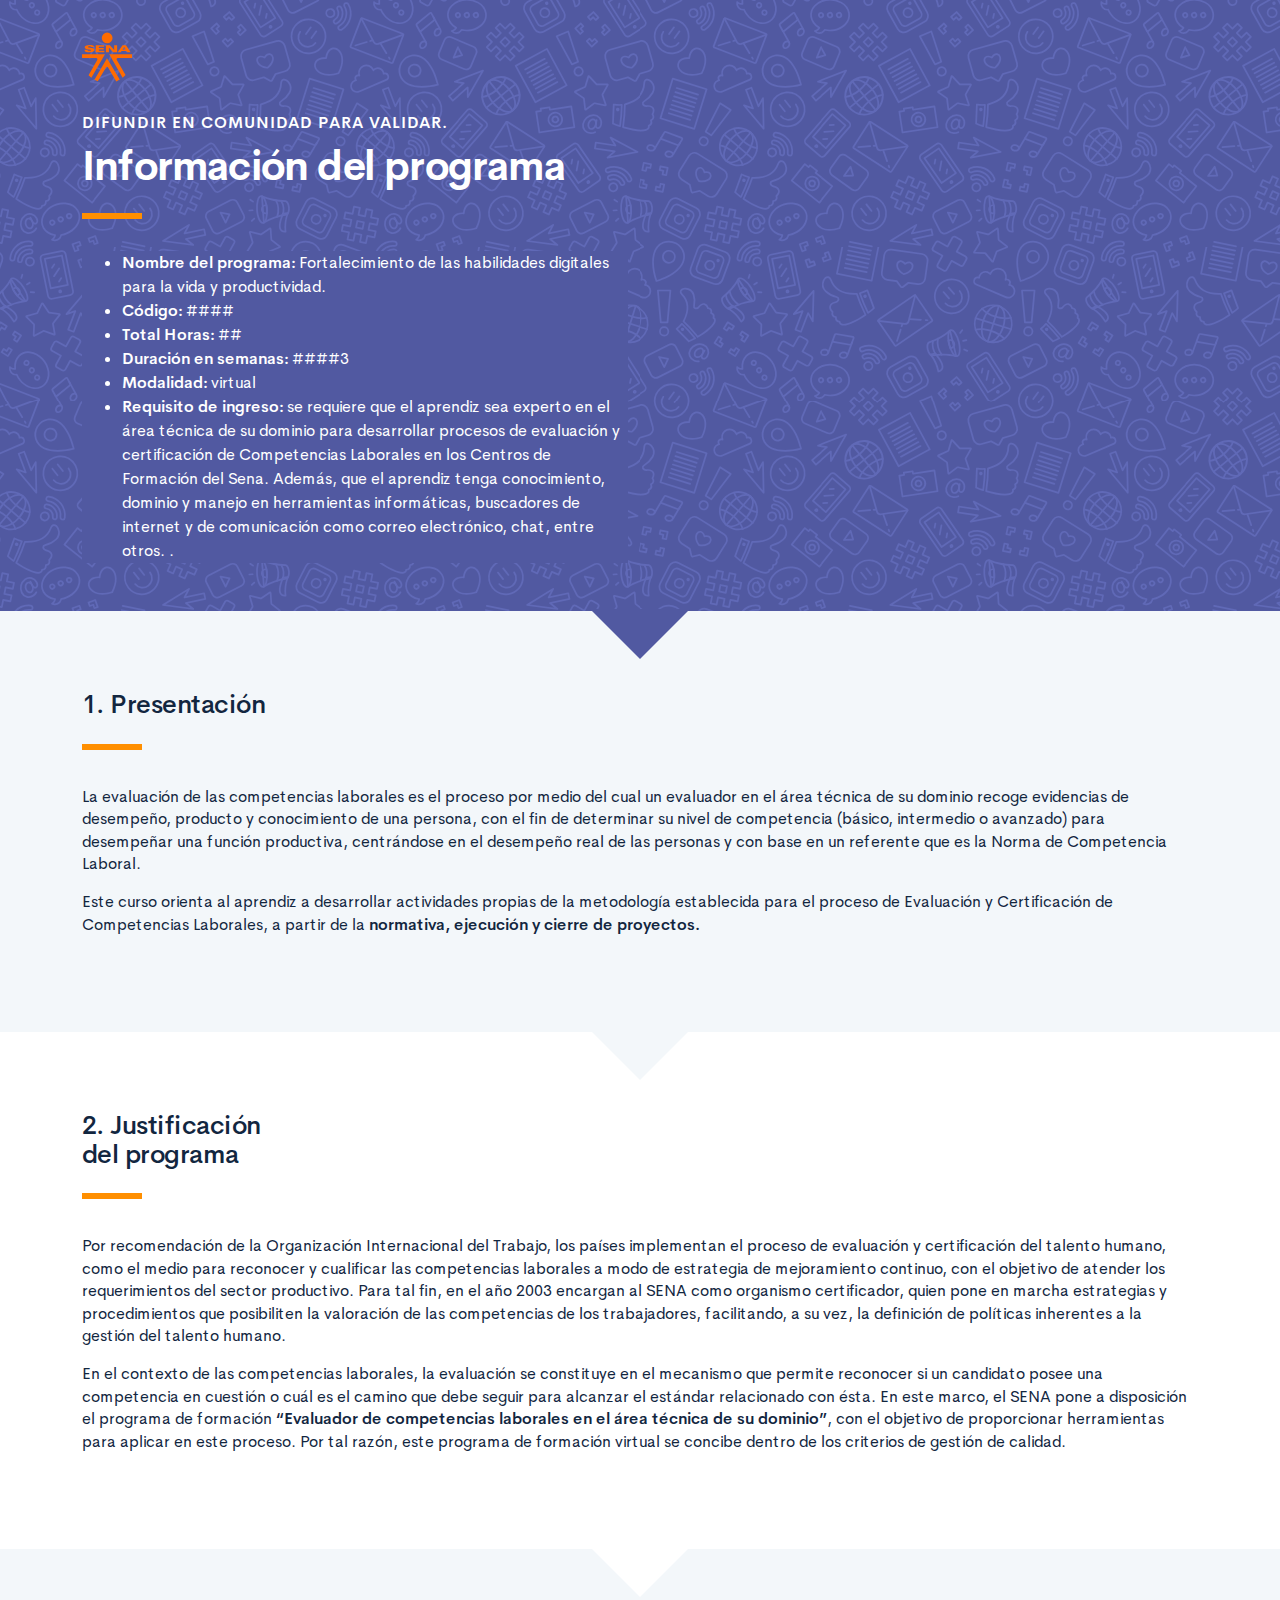
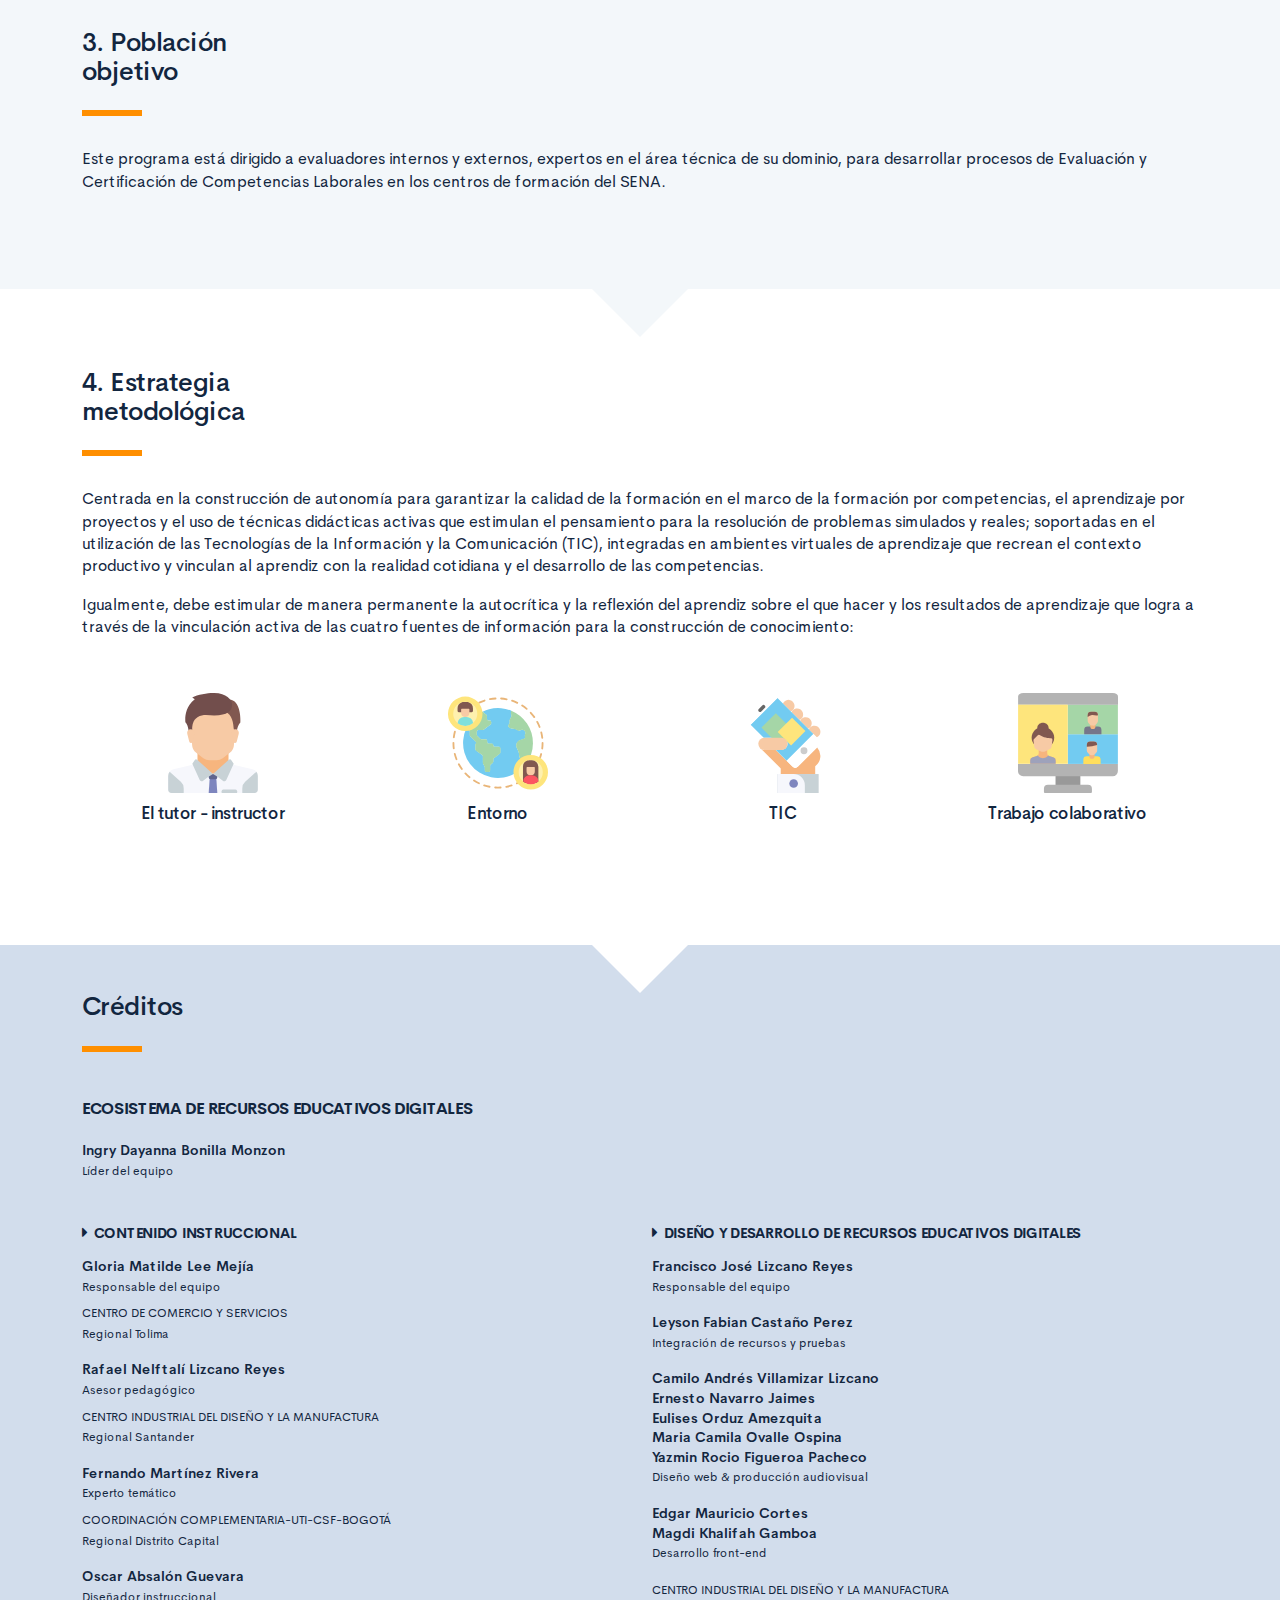
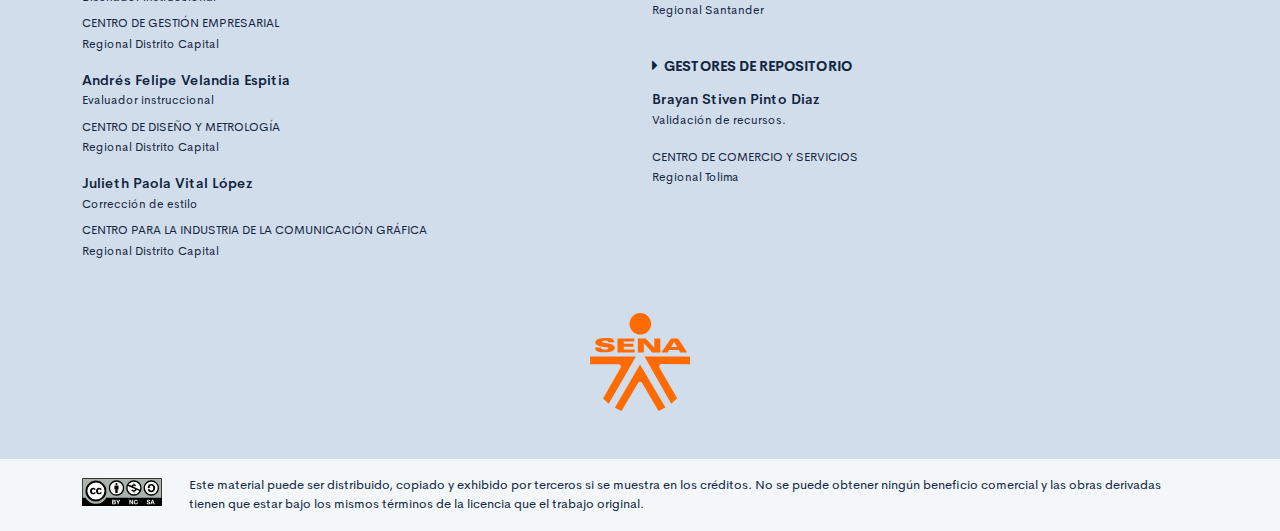
==== public/info.html @ 26282526 "Se realiza cargue del recurso CF3" ====
<!DOCTYPE html>
<html lang="es">
    <head>
        <meta charset="UTF-8">
        <meta name="viewport" content="width=device-width, user-scalable=no, initial-scale=1.0, maximum-scale=1.0, minimum-scale=1.0">
        <title>Información del programa: Fortalecimiento de las habilidades digitales para la vida y productividad.</title>
        <meta meta name="description" content="Ruta de aprendizaje programa Salud penitenciaria.">
        <link rel="icon" type="image/svg+xml" href="assets/images/logos/senaLogo.svg">
        <link rel="stylesheet" href="assets/fonts/feather/feather.css">
        <link rel="stylesheet" href="assets/fonts/fontawesome/css/font-awesome.css">
        <link href="assets/css/fancybox.css" rel="stylesheet">
        <link href="assets/css/animate.css" rel="stylesheet">
        <link rel="stylesheet" href="assets/css/main.css">
    </head>
    <body class="theme-dark page-header-textura" id="page-home">
        <header class="curso-presentacion page-header" id="CursoPresentacion">
            <div class="page-textura">
                <div class="container">
                    <div class="curso-topbar justify-content-center justify-content-md-start"><a class="curso-topbar__logo"><svg xmlns="http://www.w3.org/2000/svg" width="168.273" height="164.177" viewBox="0 0 168.273 164.177">
                                <path id="SENA_LOGO" data-name="SENA LOGO" d="M85.349,1a18.09,18.09,0,1,0,18.09,18.09h0A18.1,18.1,0,0,0,85.349,1ZM25.617,42.983a33.722,33.722,0,0,0-9.386,1.024,11.156,11.156,0,0,0-5.12,2.56A5.346,5.346,0,0,0,10.086,52.2c.683,1.707,2.56,2.9,4.608,3.584,4.437,1.536,9.386,1.877,13.994,2.731a5.1,5.1,0,0,1,2.389,1.024,1.369,1.369,0,0,1-.683,2.048,9.146,9.146,0,0,1-5.291.683A8.354,8.354,0,0,1,20.5,61.244a1.962,1.962,0,0,1-.853-2.389H9.233A7.663,7.663,0,0,0,10.6,63.463a7.59,7.59,0,0,0,4.267,2.389A28.541,28.541,0,0,0,23.4,66.876,52.426,52.426,0,0,0,35,66.023a11.043,11.043,0,0,0,5.8-2.9,5.358,5.358,0,0,0-1.365-8.533,21.267,21.267,0,0,0-5.8-2.048c-3.072-.683-5.973-1.024-9.045-1.536a9.114,9.114,0,0,1-3.072-.853,1.226,1.226,0,0,1,0-2.219,9.369,9.369,0,0,1,4.437-.683,10.554,10.554,0,0,1,4.608.853A1.877,1.877,0,0,1,31.59,49.81h9.9a5.669,5.669,0,0,0-1.195-3.584A8.875,8.875,0,0,0,35.515,43.5c-3.584-.341-6.827-.512-9.9-.512Zm21.333.683V67.217H75.792V62.1H57.531V57.489H73.744V52.54H57.531V48.786H75.109v-5.12Zm47.615,0H81.253V67.217H91.322V51.346l13.824,15.872h13.824V43.666H108.9v15.7Zm42.495,0L120.676,67.217h10.581l2.56-4.267H150.2l2.389,4.267h11.776l-15.53-23.551ZM142.35,49.3l5.12,8.533h-10.41ZM.7,74.044l.171,12.8L49,86.673c2.389.512,3.925,2.048,3.413,5.8l-29.7,51.711,9.557,9.045L78.01,74.044Zm91.646,0L137.4,152.89l9.9-8.874L117.433,92.3c-.512-3.584.853-5.291,3.413-5.8l48.127.171V74.044ZM84.837,87.185,42.512,159.546l11.264,5.461,28.159-47.615a4.283,4.283,0,0,1,2.9-1.195,4.681,4.681,0,0,1,3.072,1.195l28.159,47.786,11.605-5.973Z" transform="translate(-0.7 -1)" fill="#FF6B00" />
                            </svg>
                        </a></div>
                    <div class="curso-portada">
                        <div class="row align-items-center">
                            <div class="col-12 col-lg-6">
                                <h3 class="curso-subtitulo">Difundir en comunidad para validar.</h3>
                                <h1 class="curso-titulo">Información del programa</h1>
                                <div class="brand-line-primary"></div>
                                <p class="curso-descripcion">
                                <ul class="bg-brand-color-dark text-white">
                                    <li> <span><strong>Nombre del programa:</strong> Fortalecimiento de las habilidades digitales para la vida y productividad.</span></li>
                                    <li> <span><strong>Código:</strong> ####</span></li>
                                    <li> <span><strong>Total Horas:</strong> ##</span></li>
                                    <li> <span><strong>Duración en semanas:</strong> ####3</span></li>
                                    <li> <span><strong>Modalidad:</strong> virtual</span></li>
                                    <li> <span><strong>Requisito de ingreso:</strong> se requiere que el aprendiz sea experto en el área técnica de su dominio para desarrollar procesos de evaluación y certificación de Competencias Laborales en los Centros de Formación del Sena. Además, que el aprendiz tenga conocimiento, dominio y manejo en herramientas informáticas, buscadores de internet y de comunicación como correo electrónico, chat, entre otros. </i>.</span></li>
                                </ul>
                                </p>
                            </div>
                            <div class="col-12 col-lg-6">
                                <div class="embed-responsive embed-responsive-16by9"><iframe class="embed-responsive-item" width="560" height="315" src="https://www.youtube.com/embed/yAttOSxoYdc" frameborder="0" allow="accelerometer; autoplay; encrypted-media; gyroscope; picture-in-picture" allowfullscreen=""> </iframe></div>
                            </div>
                        </div>
                    </div>
                </div>
            </div>
        </header>
        <section class="section section-dark" id="Presentacion">
            <div class="container">
                <h1> 1. Presentación</h1>
                <div class="brand-line-primary"></div>
                <p class="mt-5">La evaluación de las competencias laborales es el proceso por medio del cual un evaluador en el área técnica de su dominio recoge evidencias de desempeño, producto y conocimiento de una persona, con el fin de determinar su nivel de competencia (básico, intermedio o avanzado) para desempeñar una función productiva, centrándose en el desempeño real de las personas y con base en un referente que es la Norma de Competencia Laboral.</p>
                <p>Este curso orienta al aprendiz a desarrollar actividades propias de la metodología establecida para el proceso de Evaluación y Certificación de Competencias Laborales, a partir de la <strong>normativa, ejecución y cierre de proyectos.</strong> </p>
            </div>
        </section>
        <section class="section section-light" id="Justificacion">
            <div class="container">
                <h1> 2. Justificación<br> del programa</h1>
                <div class="brand-line-primary"></div>
                <p class="mt-5">Por recomendación de la Organización Internacional del Trabajo, los países implementan el proceso de evaluación y certificación del talento humano, como el medio para reconocer y cualificar las competencias laborales a modo de estrategia de mejoramiento continuo, con el objetivo de atender los requerimientos del sector productivo. Para tal fin, en el año 2003 encargan al SENA como organismo certificador, quien pone en marcha estrategias y procedimientos que posibiliten la valoración de las competencias de los trabajadores, facilitando, a su vez, la definición de políticas inherentes a la gestión del talento humano.</p>
                <p>En el contexto de las competencias laborales, la evaluación se constituye en el mecanismo que permite reconocer si un candidato posee una competencia en cuestión o cuál es el camino que debe seguir para alcanzar el estándar relacionado con ésta. En este marco, el SENA pone a disposición el programa de formación <strong>“Evaluador de competencias laborales en el área técnica de su dominio”</strong>, con el objetivo de proporcionar herramientas para aplicar en este proceso. Por tal razón, este programa de formación virtual se concibe dentro de los criterios de gestión de calidad.</p>
            </div>
        </section>
        <section class="section section-dark" id="Poblacion">
            <div class="container">
                <h1> 3. Población <br>objetivo</h1>
                <div class="brand-line-primary"></div>
                <p>Este programa está dirigido a evaluadores internos y externos, expertos en el área técnica de su dominio, para desarrollar procesos de Evaluación y Certificación de Competencias Laborales en los centros de formación del SENA.</p>
            </div>
        </section>
        <section class="section section-light" id="Estrategia">
            <div class="container">
                <h1>4. Estrategia <br>metodológica</h1>
                <div class="brand-line-primary"></div>
                <p>Centrada en la construcción de autonomía para garantizar la calidad de la formación en el marco de la formación por competencias, el aprendizaje por proyectos y el uso de técnicas didácticas activas que estimulan el pensamiento para la resolución de problemas simulados y reales; soportadas en el utilización de las Tecnologías de la Información y la Comunicación (TIC), integradas en ambientes virtuales de aprendizaje que recrean el contexto productivo y vinculan al aprendiz con la realidad cotidiana y el desarrollo de las competencias. </p>
                <p>Igualmente, debe estimular de manera permanente la autocrítica y la reflexión del aprendiz sobre el que hacer y los resultados de aprendizaje que logra a través de la vinculación activa de las cuatro fuentes de información para la construcción de conocimiento: </p>
                <div class="row mt-4">
                    <article class="col-md-6 col-lg-3 my-2">
                        <div class="box bg-gray-200 d-flex flex-column justify-content-center align-items-center p-4 rounded-lg"><img class="img-fluid" src="assets/images/info/tutor.svg" style="width: 100px; height: 100px;">
                            <h3 class="my-3">El tutor - instructor</h3>
                        </div>
                    </article>
                    <article class="col-md-6 col-lg-3 my-2">
                        <div class="box bg-gray-200 d-flex flex-column justify-content-center align-items-center p-4 rounded-lg"><img class="img-fluid" src="assets/images/info/entorno.svg" style="width: 100px; height: 100px;">
                            <h3 class="my-3">Entorno</h3>
                        </div>
                    </article>
                    <article class="col-md-6 col-lg-3 my-2">
                        <div class="box bg-gray-200 d-flex flex-column justify-content-center align-items-center p-4 rounded-lg"><img class="img-fluid" src="assets/images/info/tic.svg" style="width: 100px; height: 100px;">
                            <h3 class="my-3">TIC</h3>
                        </div>
                    </article>
                    <article class="col-md-6 col-lg-3 my-2">
                        <div class="box bg-gray-200 d-flex flex-column justify-content-center align-items-center p-4 rounded-lg" style="height: 100%;"><img class="img-fluid" src="assets/images/info/colaborativo.svg" style="width: 100px; height: 100px;">
                            <h3 class="my-3">Trabajo colaborativo</h3>
                        </div>
                    </article>
                </div>
            </div>
        </section>
        <footer class="footer" id="Creditos">
            <div class="container">
                <h1>Créditos </h1>
                <div class="brand-line-primary"></div>
                <div class="row">
                    <div class="col-12 col-md-5">
                        <h3 class="footer-subtitulo mb-4">ECOSISTEMA DE RECURSOS EDUCATIVOS DIGITALES </h3>
                        <p class="footer-texto mb-2"><strong>Ingry Dayanna Bonilla Monzon </strong><br /> <span class="text-small">Líder del equipo</span></p>
                    </div>
                </div>
                <div class="row mt-5">
                    <div class="col-12 col-md-6">
                        <h4 class="footer-subtitulo-2 mt-0">
                            <div class="fa fa-caret-right mr-2"></div>Contenido Instruccional
                        </h4>
                        <p class="footer-texto mb-2"><strong>Gloria Matilde Lee Mejía </strong><br /> <span class="text-small">Responsable del equipo</span></p>
                        <p class="footer-texto"><span class="text-small text-uppercase">Centro de Comercio y Servicios</span><br /><span class="text-small">Regional Tolima</span></p>
                        <p class="footer-texto mb-2"><strong>Rafael Nelftalí Lizcano Reyes</strong><br /> <span class="text-small">Asesor pedagógico<br /></span></p>
                        <p class="footer-texto"><span class="text-small text-uppercase">CENTRO INDUSTRIAL DEL DISEÑO Y LA MANUFACTURA </span><br /><span class="text-small">Regional Santander </span></p>
                        <p class="footer-texto mb-2"><strong>Fernando Martínez Rivera</strong><br /><span class="text-small">Experto temático<br /></span></p>
                        <p class="footer-texto"><span class="text-small text-uppercase">Coordinación Complementaria-UTI-CSF-Bogotá</span><br /><span class="text-small">Regional Distrito Capital</span></p>
                        <p class="footer-texto mb-2"><strong>Oscar Absalón Guevara</strong><br /> <span class="text-small">Diseñador instruccional<br /></span></p>
                        <p class="footer-texto"><span class="text-small text-uppercase">Centro de Gestión Empresarial</span><br /><span class="text-small">Regional Distrito Capital</span></p>
                        <p class="footer-texto mb-2"><strong>Andrés Felipe Velandia Espitia</strong><br /> <span class="text-small">Evaluador instruccional<br /></span></p>
                        <p class="footer-texto"><span class="text-small text-uppercase">Centro de Diseño y Metrología</span><br /><span class="text-small">Regional Distrito Capital</span></p>
                        <p class="footer-texto mb-2"><strong>Julieth Paola Vital López</strong><br /> <span class="text-small">Corrección de estilo<br /></span></p>
                        <p class="footer-texto"><span class="text-small text-uppercase">Centro para la Industria de la Comunicación Gráfica</span><br /><span class="text-small">Regional Distrito Capital </span></p>
                    </div>
                    <div class="col-12 col-md-6">
                        <h4 class="footer-subtitulo-2 mt-0">
                            <div class="fa fa-caret-right mr-2"></div>Diseño y desarrollo de recursos educativos digitales
                        </h4>
                        <p class="footer-texto"><strong>Francisco José Lizcano Reyes </strong><br /> <span class="text-small">Responsable del equipo<br /></span></p>
                        <p class="footer-texto"><strong>Leyson Fabian Castaño Perez</strong><br /> <span class="text-small">Integración de recursos y pruebas<br /></span></p>
                        <p class="footer-texto"> <strong>Camilo Andrés Villamizar Lizcano</strong><br />
                            <strong>Ernesto Navarro Jaimes</strong><br />
                            <strong>Eulises Orduz Amezquita</strong><br />
                            <strong>Maria Camila Ovalle Ospina </strong><br />
                            <strong>Yazmin Rocio Figueroa Pacheco</strong><br /><span class="text-small">Diseño web & producción audiovisual<br /></span></p>
                        <p class="footer-texto"><strong>Edgar Mauricio Cortes</strong><br />
                            <strong>Magdi Khalifah Gamboa</strong><br /> <span class="text-small">Desarrollo front-end<br /></span></p>
                        <p class="footer-texto"><span class="text-small text-uppercase">CENTRO INDUSTRIAL DEL DISEÑO Y LA MANUFACTURA </span><br /><span class="text-small">Regional Santander</span></p>
                        <h4 class="footer-subtitulo-2 mt-5">
                            <div class="fa fa-caret-right mr-2"></div>Gestores de repositorio
                        </h4>
                        <p class="footer-texto"><strong>Brayan Stiven Pinto Diaz </strong><br /> <span class="text-small">Validación de recursos.<br /></span></p>
                        <p class="footer-texto"><span class="text-small text-uppercase">Centro de comercio y servicios </span><br /><span class="text-small">Regional Tolima</span></p>
                    </div>
                </div>
                <div class="row justify-content-center align-items-center mt-5"><img src="assets/images/logos/senaLogo.svg" style="max-width:100px" /></div>
            </div>
        </footer>
        <section id="cc">
            <div class="container">
                <div class="d-flex flex-column flex-sm-row"><span class="pr-3"><i class="icon cc"></i></span><span>Este material puede ser distribuido, copiado y exhibido por terceros si se muestra en los créditos. No se puede obtener ningún beneficio comercial y las obras derivadas tienen que estar bajo los mismos términos de la licencia que el trabajo original.</span></div>
            </div>
        </section>
    </body>
</html>
---- public/assets/fonts/feather/feather.css ----
@font-face {
  font-family: 'Feather';
  src:
    url('fonts/Feather.ttf?sdxovp') format('truetype'),
    url('fonts/Feather.woff?sdxovp') format('woff'),
    url('fonts/Feather.svg?sdxovp#Feather') format('svg');
  font-weight: normal;
  font-style: normal;
}

.fe {
  /* use !important to prevent issues with browser extensions that change fonts */
  font-family: 'Feather' !important;
  speak: none;
  font-style: normal;
  font-weight: normal;
  font-variant: normal;
  text-transform: none;
  line-height: 1;

  /* Better Font Rendering =========== */
  -webkit-font-smoothing: antialiased;
  -moz-osx-font-smoothing: grayscale;
}

.fe-activity:before {
  content: "\e900";
}
.fe-airplay:before {
  content: "\e901";
}
.fe-alert-circle:before {
  content: "\e902";
}
.fe-alert-octagon:before {
  content: "\e903";
}
.fe-alert-triangle:before {
  content: "\e904";
}
.fe-align-center:before {
  content: "\e905";
}
.fe-align-justify:before {
  content: "\e906";
}
.fe-align-left:before {
  content: "\e907";
}
.fe-align-right:before {
  content: "\e908";
}
.fe-anchor:before {
  content: "\e909";
}
.fe-aperture:before {
  content: "\e90a";
}
.fe-archive:before {
  content: "\e90b";
}
.fe-arrow-down:before {
  content: "\e90c";
}
.fe-arrow-down-circle:before {
  content: "\e90d";
}
.fe-arrow-down-left:before {
  content: "\e90e";
}
.fe-arrow-down-right:before {
  content: "\e90f";
}
.fe-arrow-left:before {
  content: "\e910";
}
.fe-arrow-left-circle:before {
  content: "\e911";
}
.fe-arrow-right:before {
  content: "\e912";
}
.fe-arrow-right-circle:before {
  content: "\e913";
}
.fe-arrow-up:before {
  content: "\e914";
}
.fe-arrow-up-circle:before {
  content: "\e915";
}
.fe-arrow-up-left:before {
  content: "\e916";
}
.fe-arrow-up-right:before {
  content: "\e917";
}
.fe-at-sign:before {
  content: "\e918";
}
.fe-award:before {
  content: "\e919";
}
.fe-bar-chart:before {
  content: "\e91a";
}
.fe-bar-chart-2:before {
  content: "\e91b";
}
.fe-battery:before {
  content: "\e91c";
}
.fe-battery-charging:before {
  content: "\e91d";
}
.fe-bell:before {
  content: "\e91e";
}
.fe-bell-off:before {
  content: "\e91f";
}
.fe-bluetooth:before {
  content: "\e920";
}
.fe-bold:before {
  content: "\e921";
}
.fe-book:before {
  content: "\e922";
}
.fe-book-open:before {
  content: "\e923";
}
.fe-bookmark:before {
  content: "\e924";
}
.fe-box:before {
  content: "\e925";
}
.fe-briefcase:before {
  content: "\e926";
}
.fe-calendar:before {
  content: "\e927";
}
.fe-camera:before {
  content: "\e928";
}
.fe-camera-off:before {
  content: "\e929";
}
.fe-cast:before {
  content: "\e92a";
}
.fe-check:before {
  content: "\e92b";
}
.fe-check-circle:before {
  content: "\e92c";
}
.fe-check-square:before {
  content: "\e92d";
}
.fe-chevron-down:before {
  content: "\e92e";
}
.fe-chevron-left:before {
  content: "\e92f";
}
.fe-chevron-right:before {
  content: "\e930";
}
.fe-chevron-up:before {
  content: "\e931";
}
.fe-chevrons-down:before {
  content: "\e932";
}
.fe-chevrons-left:before {
  content: "\e933";
}
.fe-chevrons-right:before {
  content: "\e934";
}
.fe-chevrons-up:before {
  content: "\e935";
}
.fe-chrome:before {
  content: "\e936";
}
.fe-circle:before {
  content: "\e937";
}
.fe-clipboard:before {
  content: "\e938";
}
.fe-clock:before {
  content: "\e939";
}
.fe-cloud:before {
  content: "\e93a";
}
.fe-cloud-drizzle:before {
  content: "\e93b";
}
.fe-cloud-lightning:before {
  content: "\e93c";
}
.fe-cloud-off:before {
  content: "\e93d";
}
.fe-cloud-rain:before {
  content: "\e93e";
}
.fe-cloud-snow:before {
  content: "\e93f";
}
.fe-code:before {
  content: "\e940";
}
.fe-codepen:before {
  content: "\e941";
}
.fe-command:before {
  content: "\e942";
}
.fe-compass:before {
  content: "\e943";
}
.fe-copy:before {
  content: "\e944";
}
.fe-corner-down-left:before {
  content: "\e945";
}
.fe-corner-down-right:before {
  content: "\e946";
}
.fe-corner-left-down:before {
  content: "\e947";
}
.fe-corner-left-up:before {
  content: "\e948";
}
.fe-corner-right-down:before {
  content: "\e949";
}
.fe-corner-right-up:before {
  content: "\e94a";
}
.fe-corner-up-left:before {
  content: "\e94b";
}
.fe-corner-up-right:before {
  content: "\e94c";
}
.fe-cpu:before {
  content: "\e94d";
}
.fe-credit-card:before {
  content: "\e94e";
}
.fe-crop:before {
  content: "\e94f";
}
.fe-crosshair:before {
  content: "\e950";
}
.fe-database:before {
  content: "\e951";
}
.fe-delete:before {
  content: "\e952";
}
.fe-disc:before {
  content: "\e953";
}
.fe-dollar-sign:before {
  content: "\e954";
}
.fe-download:before {
  content: "\e955";
}
.fe-download-cloud:before {
  content: "\e956";
}
.fe-droplet:before {
  content: "\e957";
}
.fe-edit:before {
  content: "\e958";
}
.fe-edit-2:before {
  content: "\e959";
}
.fe-edit-3:before {
  content: "\e95a";
}
.fe-external-link:before {
  content: "\e95b";
}
.fe-eye:before {
  content: "\e95c";
}
.fe-eye-off:before {
  content: "\e95d";
}
.fe-facebook:before {
  content: "\e95e";
}
.fe-fast-forward:before {
  content: "\e95f";
}
.fe-feather:before {
  content: "\e960";
}
.fe-file:before {
  content: "\e961";
}
.fe-file-minus:before {
  content: "\e962";
}
.fe-file-plus:before {
  content: "\e963";
}
.fe-file-text:before {
  content: "\e964";
}
.fe-film:before {
  content: "\e965";
}
.fe-filter:before {
  content: "\e966";
}
.fe-flag:before {
  content: "\e967";
}
.fe-folder:before {
  content: "\e968";
}
.fe-folder-minus:before {
  content: "\e969";
}
.fe-folder-plus:before {
  content: "\e96a";
}
.fe-gift:before {
  content: "\e96b";
}
.fe-git-branch:before {
  content: "\e96c";
}
.fe-git-commit:before {
  content: "\e96d";
}
.fe-git-merge:before {
  content: "\e96e";
}
.fe-git-pull-request:before {
  content: "\e96f";
}
.fe-github:before {
  content: "\e970";
}
.fe-gitlab:before {
  content: "\e971";
}
.fe-globe:before {
  content: "\e972";
}
.fe-grid:before {
  content: "\e973";
}
.fe-hard-drive:before {
  content: "\e974";
}
.fe-hash:before {
  content: "\e975";
}
.fe-headphones:before {
  content: "\e976";
}
.fe-heart:before {
  content: "\e977";
}
.fe-help-circle:before {
  content: "\e978";
}
.fe-home:before {
  content: "\e979";
}
.fe-image:before {
  content: "\e97a";
}
.fe-inbox:before {
  content: "\e97b";
}
.fe-info:before {
  content: "\e97c";
}
.fe-instagram:before {
  content: "\e97d";
}
.fe-italic:before {
  content: "\e97e";
}
.fe-layers:before {
  content: "\e97f";
}
.fe-layout:before {
  content: "\e980";
}
.fe-life-buoy:before {
  content: "\e981";
}
.fe-link:before {
  content: "\e982";
}
.fe-link-2:before {
  content: "\e983";
}
.fe-linkedin:before {
  content: "\e984";
}
.fe-list:before {
  content: "\e985";
}
.fe-loader:before {
  content: "\e986";
}
.fe-lock:before {
  content: "\e987";
}
.fe-log-in:before {
  content: "\e988";
}
.fe-log-out:before {
  content: "\e989";
}
.fe-mail:before {
  content: "\e98a";
}
.fe-map:before {
  content: "\e98b";
}
.fe-map-pin:before {
  content: "\e98c";
}
.fe-maximize:before {
  content: "\e98d";
}
.fe-maximize-2:before {
  content: "\e98e";
}
.fe-menu:before {
  content: "\e98f";
}
.fe-message-circle:before {
  content: "\e990";
}
.fe-message-square:before {
  content: "\e991";
}
.fe-mic:before {
  content: "\e992";
}
.fe-mic-off:before {
  content: "\e993";
}
.fe-minimize:before {
  content: "\e994";
}
.fe-minimize-2:before {
  content: "\e995";
}
.fe-minus:before {
  content: "\e996";
}
.fe-minus-circle:before {
  content: "\e997";
}
.fe-minus-square:before {
  content: "\e998";
}
.fe-monitor:before {
  content: "\e999";
}
.fe-moon:before {
  content: "\e99a";
}
.fe-more-horizontal:before {
  content: "\e99b";
}
.fe-more-vertical:before {
  content: "\e99c";
}
.fe-move:before {
  content: "\e99d";
}
.fe-music:before {
  content: "\e99e";
}
.fe-navigation:before {
  content: "\e99f";
}
.fe-navigation-2:before {
  content: "\e9a0";
}
.fe-octagon:before {
  content: "\e9a1";
}
.fe-package:before {
  content: "\e9a2";
}
.fe-paperclip:before {
  content: "\e9a3";
}
.fe-pause:before {
  content: "\e9a4";
}
.fe-pause-circle:before {
  content: "\e9a5";
}
.fe-percent:before {
  content: "\e9a6";
}
.fe-phone:before {
  content: "\e9a7";
}
.fe-phone-call:before {
  content: "\e9a8";
}
.fe-phone-forwarded:before {
  content: "\e9a9";
}
.fe-phone-incoming:before {
  content: "\e9aa";
}
.fe-phone-missed:before {
  content: "\e9ab";
}
.fe-phone-off:before {
  content: "\e9ac";
}
.fe-phone-outgoing:before {
  content: "\e9ad";
}
.fe-pie-chart:before {
  content: "\e9ae";
}
.fe-play:before {
  content: "\e9af";
}
.fe-play-circle:before {
  content: "\e9b0";
}
.fe-plus:before {
  content: "\e9b1";
}
.fe-plus-circle:before {
  content: "\e9b2";
}
.fe-plus-square:before {
  content: "\e9b3";
}
.fe-pocket:before {
  content: "\e9b4";
}
.fe-power:before {
  content: "\e9b5";
}
.fe-printer:before {
  content: "\e9b6";
}
.fe-radio:before {
  content: "\e9b7";
}
.fe-refresh-ccw:before {
  content: "\e9b8";
}
.fe-refresh-cw:before {
  content: "\e9b9";
}
.fe-repeat:before {
  content: "\e9ba";
}
.fe-rewind:before {
  content: "\e9bb";
}
.fe-rotate-ccw:before {
  content: "\e9bc";
}
.fe-rotate-cw:before {
  content: "\e9bd";
}
.fe-rss:before {
  content: "\e9be";
}
.fe-save:before {
  content: "\e9bf";
}
.fe-scissors:before {
  content: "\e9c0";
}
.fe-search:before {
  content: "\e9c1";
}
.fe-send:before {
  content: "\e9c2";
}
.fe-server:before {
  content: "\e9c3";
}
.fe-settings:before {
  content: "\e9c4";
}
.fe-share:before {
  content: "\e9c5";
}
.fe-share-2:before {
  content: "\e9c6";
}
.fe-shield:before {
  content: "\e9c7";
}
.fe-shield-off:before {
  content: "\e9c8";
}
.fe-shopping-bag:before {
  content: "\e9c9";
}
.fe-shopping-cart:before {
  content: "\e9ca";
}
.fe-shuffle:before {
  content: "\e9cb";
}
.fe-sidebar:before {
  content: "\e9cc";
}
.fe-skip-back:before {
  content: "\e9cd";
}
.fe-skip-forward:before {
  content: "\e9ce";
}
.fe-slack:before {
  content: "\e9cf";
}
.fe-slash:before {
  content: "\e9d0";
}
.fe-sliders:before {
  content: "\e9d1";
}
.fe-smartphone:before {
  content: "\e9d2";
}
.fe-speaker:before {
  content: "\e9d3";
}
.fe-square:before {
  content: "\e9d4";
}
.fe-star:before {
  content: "\e9d5";
}
.fe-stop-circle:before {
  content: "\e9d6";
}
.fe-sun:before {
  content: "\e9d7";
}
.fe-sunrise:before {
  content: "\e9d8";
}
.fe-sunset:before {
  content: "\e9d9";
}
.fe-tablet:before {
  content: "\e9da";
}
.fe-tag:before {
  content: "\e9db";
}
.fe-target:before {
  content: "\e9dc";
}
.fe-terminal:before {
  content: "\e9dd";
}
.fe-thermometer:before {
  content: "\e9de";
}
.fe-thumbs-down:before {
  content: "\e9df";
}
.fe-thumbs-up:before {
  content: "\e9e0";
}
.fe-toggle-left:before {
  content: "\e9e1";
}
.fe-toggle-right:before {
  content: "\e9e2";
}
.fe-trash:before {
  content: "\e9e3";
}
.fe-trash-2:before {
  content: "\e9e4";
}
.fe-trending-down:before {
  content: "\e9e5";
}
.fe-trending-up:before {
  content: "\e9e6";
}
.fe-triangle:before {
  content: "\e9e7";
}
.fe-truck:before {
  content: "\e9e8";
}
.fe-tv:before {
  content: "\e9e9";
}
.fe-twitter:before {
  content: "\e9ea";
}
.fe-type:before {
  content: "\e9eb";
}
.fe-umbrella:before {
  content: "\e9ec";
}
.fe-underline:before {
  content: "\e9ed";
}
.fe-unlock:before {
  content: "\e9ee";
}
.fe-upload:before {
  content: "\e9ef";
}
.fe-upload-cloud:before {
  content: "\e9f0";
}
.fe-user:before {
  content: "\e9f1";
}
.fe-user-check:before {
  content: "\e9f2";
}
.fe-user-minus:before {
  content: "\e9f3";
}
.fe-user-plus:before {
  content: "\e9f4";
}
.fe-user-x:before {
  content: "\e9f5";
}
.fe-users:before {
  content: "\e9f6";
}
.fe-video:before {
  content: "\e9f7";
}
.fe-video-off:before {
  content: "\e9f8";
}
.fe-voicemail:before {
  content: "\e9f9";
}
.fe-volume:before {
  content: "\e9fa";
}
.fe-volume-1:before {
  content: "\e9fb";
}
.fe-volume-2:before {
  content: "\e9fc";
}
.fe-volume-x:before {
  content: "\e9fd";
}
.fe-watch:before {
  content: "\e9fe";
}
.fe-wifi:before {
  content: "\e9ff";
}
.fe-wifi-off:before {
  content: "\ea00";
}
.fe-wind:before {
  content: "\ea01";
}
.fe-x:before {
  content: "\ea02";
}
.fe-x-circle:before {
  content: "\ea03";
}
.fe-x-square:before {
  content: "\ea04";
}
.fe-youtube:before {
  content: "\ea05";
}
.fe-zap:before {
  content: "\ea06";
}
.fe-zap-off:before {
  content: "\ea07";
}
.fe-zoom-in:before {
  content: "\ea08";
}
.fe-zoom-out:before {
  content: "\ea09";
}
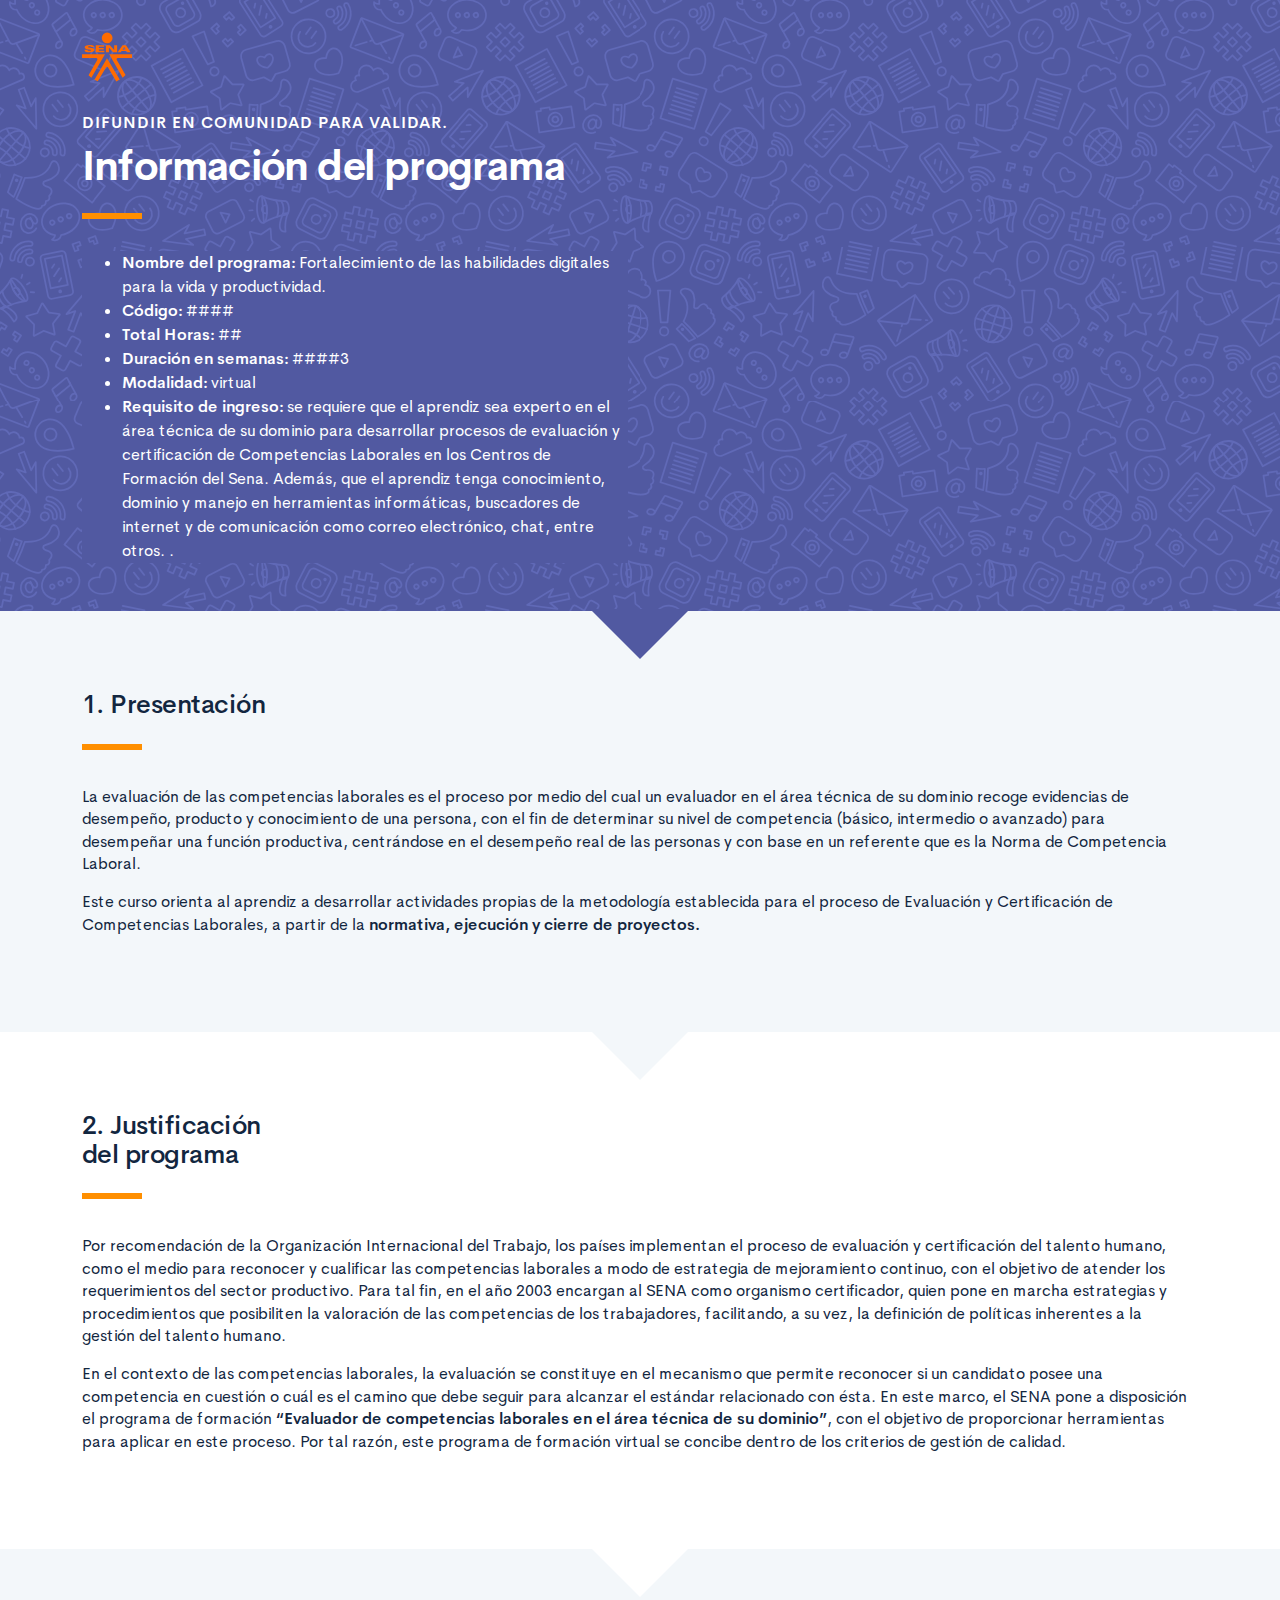
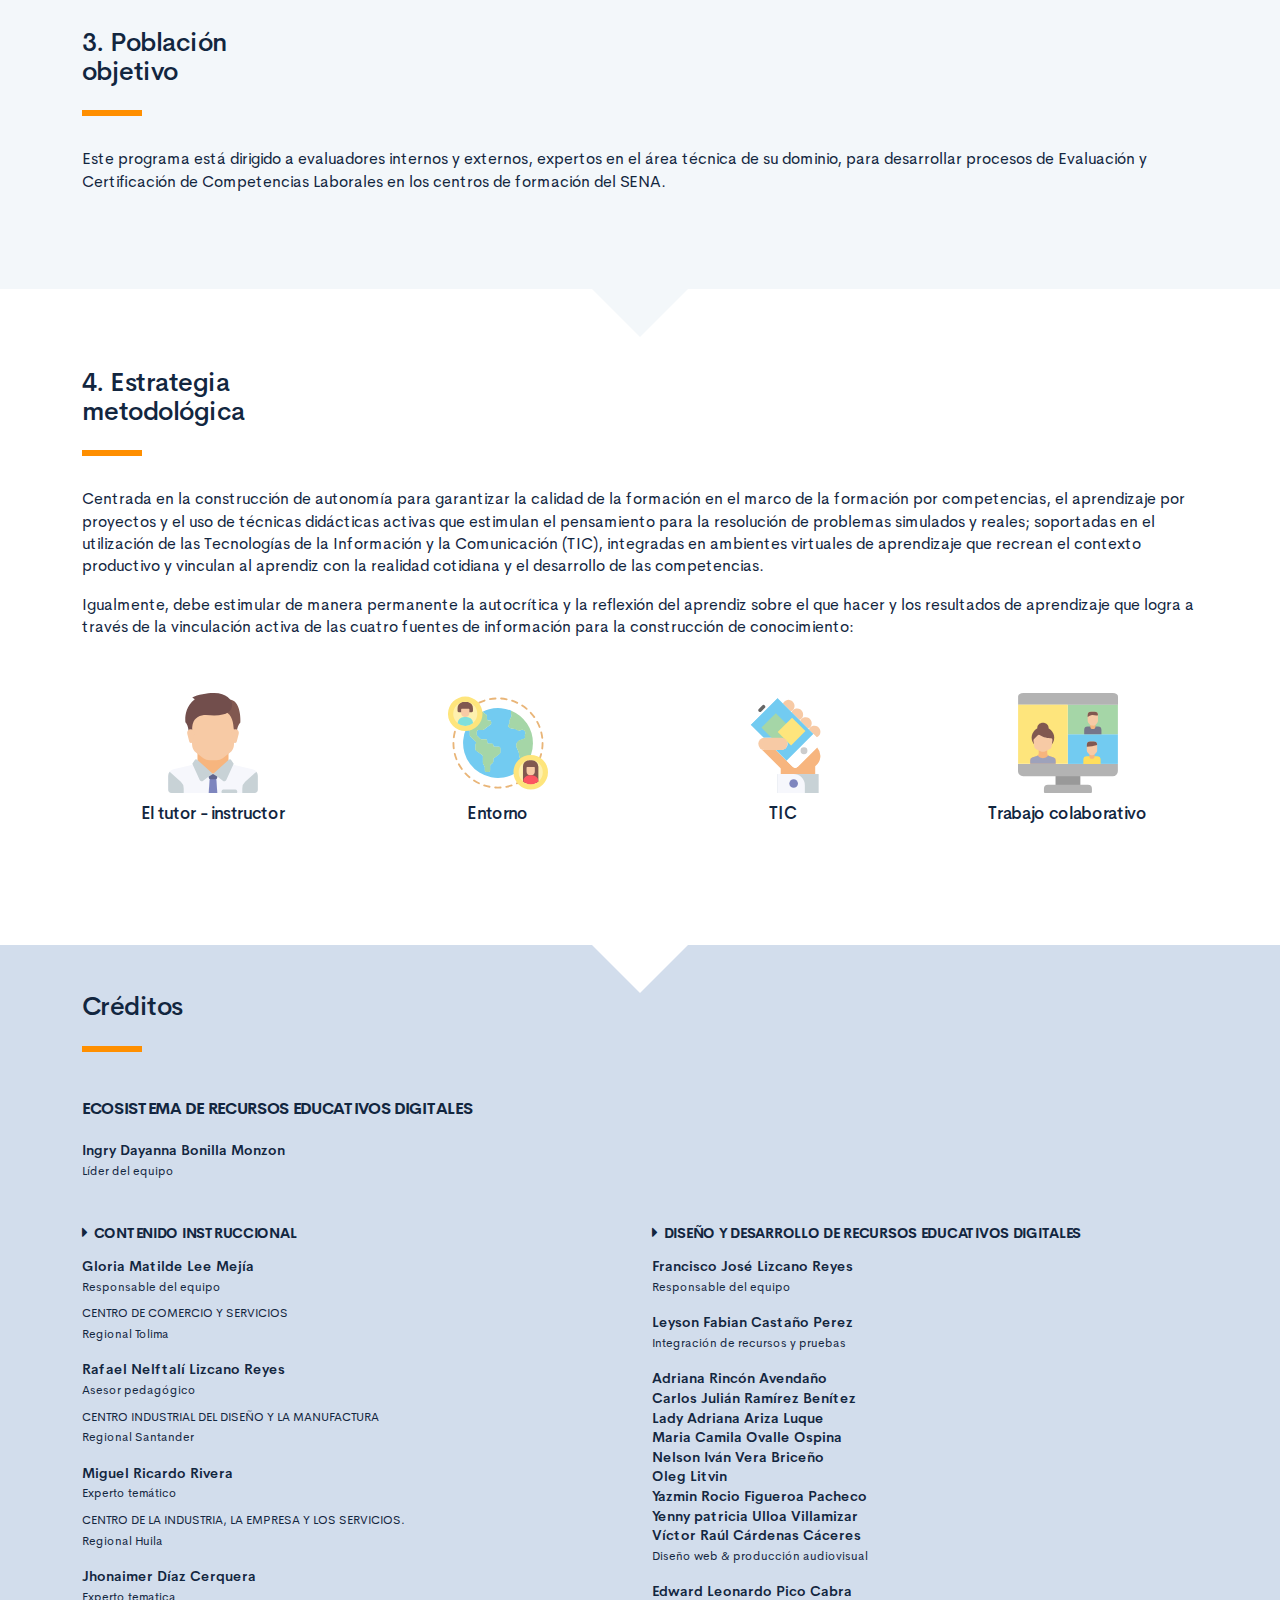
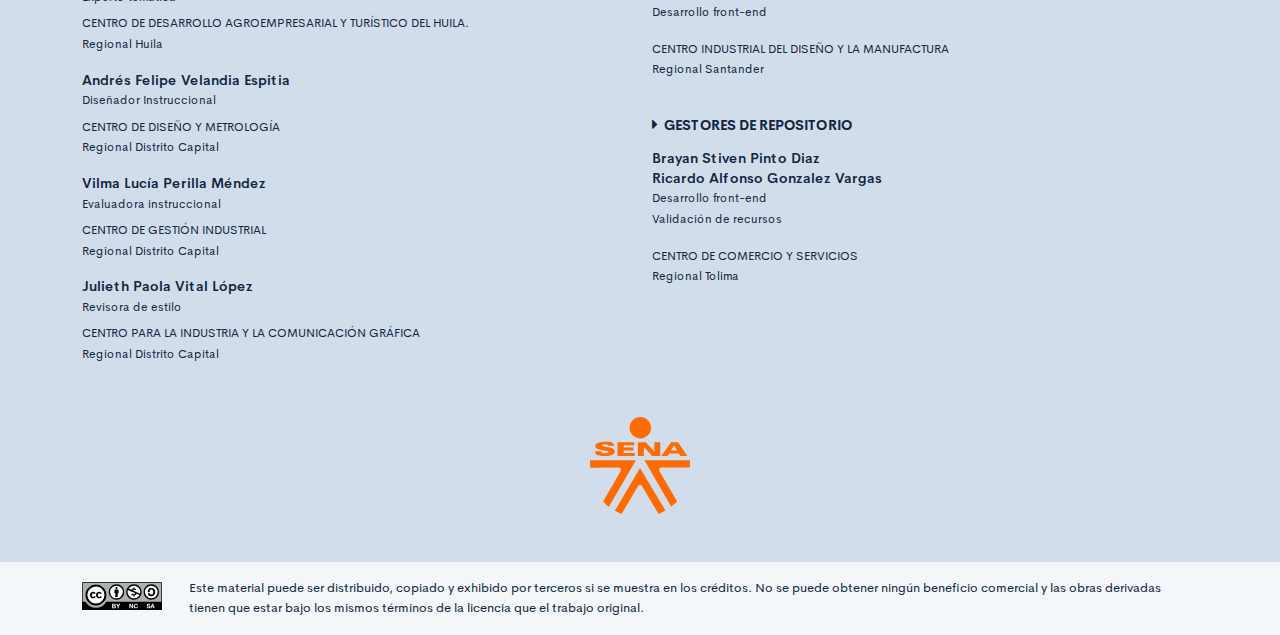
==== commit ac26dcb9: "Se finaliza la construcción del componente" ====
--- a/public/info.html
+++ b/public/info.html
@@ -117,14 +117,16 @@
                         <p class="footer-texto"><span class="text-small text-uppercase">Centro de Comercio y Servicios</span><br /><span class="text-small">Regional Tolima</span></p>
                         <p class="footer-texto mb-2"><strong>Rafael Nelftalí Lizcano Reyes</strong><br /> <span class="text-small">Asesor pedagógico<br /></span></p>
                         <p class="footer-texto"><span class="text-small text-uppercase">CENTRO INDUSTRIAL DEL DISEÑO Y LA MANUFACTURA </span><br /><span class="text-small">Regional Santander </span></p>
-                        <p class="footer-texto mb-2"><strong>Fernando Martínez Rivera</strong><br /><span class="text-small">Experto temático<br /></span></p>
-                        <p class="footer-texto"><span class="text-small text-uppercase">Coordinación Complementaria-UTI-CSF-Bogotá</span><br /><span class="text-small">Regional Distrito Capital</span></p>
-                        <p class="footer-texto mb-2"><strong>Oscar Absalón Guevara</strong><br /> <span class="text-small">Diseñador instruccional<br /></span></p>
-                        <p class="footer-texto"><span class="text-small text-uppercase">Centro de Gestión Empresarial</span><br /><span class="text-small">Regional Distrito Capital</span></p>
-                        <p class="footer-texto mb-2"><strong>Andrés Felipe Velandia Espitia</strong><br /> <span class="text-small">Evaluador instruccional<br /></span></p>
+                        <p class="footer-texto mb-2"><strong>Miguel Ricardo Rivera</strong><br /><span class="text-small">Experto temático<br /></span></p>
+                        <p class="footer-texto"><span class="text-small text-uppercase">Centro de la Industria, la Empresa y los Servicios. </span><br /><span class="text-small">Regional Huila</span></p>
+                        <p class="footer-texto mb-2"><strong>Jhonaimer Díaz Cerquera</strong><br /> <span class="text-small">Experto tematica<br /></span></p>
+                        <p class="footer-texto"><span class="text-small text-uppercase">Centro de Desarrollo Agroempresarial y Turístico del Huila. </span><br /><span class="text-small">Regional Huila</span></p>
+                        <p class="footer-texto mb-2"><strong>Andrés Felipe Velandia Espitia</strong><br /> <span class="text-small">Diseñador Instruccional<br /></span></p>
                         <p class="footer-texto"><span class="text-small text-uppercase">Centro de Diseño y Metrología</span><br /><span class="text-small">Regional Distrito Capital</span></p>
-                        <p class="footer-texto mb-2"><strong>Julieth Paola Vital López</strong><br /> <span class="text-small">Corrección de estilo<br /></span></p>
-                        <p class="footer-texto"><span class="text-small text-uppercase">Centro para la Industria de la Comunicación Gráfica</span><br /><span class="text-small">Regional Distrito Capital </span></p>
+                        <p class="footer-texto mb-2"><strong>Vilma Lucía Perilla Méndez</strong><br /> <span class="text-small">Evaluadora instruccional<br /></span></p>
+                        <p class="footer-texto"><span class="text-small text-uppercase">Centro de Gestión Industrial</span><br /><span class="text-small">Regional Distrito Capital </span></p>
+                        <p class="footer-texto mb-2"><strong>Julieth Paola Vital López</strong><br /> <span class="text-small">Revisora de estilo<br /></span></p>
+                        <p class="footer-texto"><span class="text-small text-uppercase">Centro para la Industria y la Comunicación Gráfica</span><br /><span class="text-small">Regional Distrito Capital </span></p>
                     </div>
                     <div class="col-12 col-md-6">
                         <h4 class="footer-subtitulo-2 mt-0">
@@ -132,18 +134,22 @@
                         </h4>
                         <p class="footer-texto"><strong>Francisco José Lizcano Reyes </strong><br /> <span class="text-small">Responsable del equipo<br /></span></p>
                         <p class="footer-texto"><strong>Leyson Fabian Castaño Perez</strong><br /> <span class="text-small">Integración de recursos y pruebas<br /></span></p>
-                        <p class="footer-texto"> <strong>Camilo Andrés Villamizar Lizcano</strong><br />
-                            <strong>Ernesto Navarro Jaimes</strong><br />
-                            <strong>Eulises Orduz Amezquita</strong><br />
-                            <strong>Maria Camila Ovalle Ospina </strong><br />
-                            <strong>Yazmin Rocio Figueroa Pacheco</strong><br /><span class="text-small">Diseño web & producción audiovisual<br /></span></p>
-                        <p class="footer-texto"><strong>Edgar Mauricio Cortes</strong><br />
-                            <strong>Magdi Khalifah Gamboa</strong><br /> <span class="text-small">Desarrollo front-end<br /></span></p>
+                        <p class="footer-texto"> <strong>Adriana Rincón Avendaño</strong><br />
+                            <strong>Carlos Julián Ramírez Benítez</strong><br />
+                            <strong>Lady Adriana Ariza Luque</strong><br />
+                            <strong>Maria Camila Ovalle Ospina</strong><br />
+                            <strong>Nelson Iván Vera Briceño</strong><br />
+                            <strong>Oleg Litvin</strong><br />
+                            <strong>Yazmin Rocio Figueroa Pacheco</strong><br />
+                            <strong>Yenny patricia Ulloa Villamizar</strong><br />
+                            <strong>Víctor Raúl Cárdenas Cáceres</strong><br /> <span class="text-small">Diseño web & producción audiovisual<br /></span></p>
+                        <p class="footer-texto"><strong>Edward Leonardo Pico Cabra</strong><br /> <span class="text-small">Desarrollo front-end<br /></span></p>
                         <p class="footer-texto"><span class="text-small text-uppercase">CENTRO INDUSTRIAL DEL DISEÑO Y LA MANUFACTURA </span><br /><span class="text-small">Regional Santander</span></p>
                         <h4 class="footer-subtitulo-2 mt-5">
                             <div class="fa fa-caret-right mr-2"></div>Gestores de repositorio
                         </h4>
-                        <p class="footer-texto"><strong>Brayan Stiven Pinto Diaz </strong><br /> <span class="text-small">Validación de recursos.<br /></span></p>
+                        <p class="footer-texto"><strong>Brayan Stiven Pinto Diaz</strong><br />
+                            <strong>Ricardo Alfonso Gonzalez Vargas</strong><br /> <span class="text-small">Desarrollo front-end<br /> </span><span class="text-small">Validación de recursos<br /></span></p>
                         <p class="footer-texto"><span class="text-small text-uppercase">Centro de comercio y servicios </span><br /><span class="text-small">Regional Tolima</span></p>
                     </div>
                 </div>
@@ -152,7 +158,7 @@
         </footer>
         <section id="cc">
             <div class="container">
-                <div class="d-flex flex-column flex-sm-row"><span class="pr-3"><i class="icon cc"></i></span><span>Este material puede ser distribuido, copiado y exhibido por terceros si se muestra en los créditos. No se puede obtener ningún beneficio comercial y las obras derivadas tienen que estar bajo los mismos términos de la licencia que el trabajo original.</span></div>
+                <div class="d-flex flex-column flex-sm-row"><span class="pr-3"><i class="icon cc"> </i></span><span>Este material puede ser distribuido, copiado y exhibido por terceros si se muestra en los créditos. No se puede obtener ningún beneficio comercial y las obras derivadas tienen que estar bajo los mismos términos de la licencia que el trabajo original.</span></div>
             </div>
         </section>
     </body>
--- a/public/assets/css/main.css
+++ b/public/assets/css/main.css
@@ -3,6 +3,6 @@
  * Copyright 2011-2019 The Bootstrap Authors
  * Copyright 2011-2019 Twitter, Inc.
  * Licensed under MIT (https://github.com/twbs/bootstrap/blob/master/LICENSE)
- */:root{--blue: #2C7BE5;--indigo: #727cf5;--purple: #6b5eae;--pink: #ff679b;--red: #E63757;--orange: #fd7e14;--yellow: #F6C343;--green: #00D97E;--teal: #02a8b5;--cyan: #39afd1;--white: #fff;--gray: #95AAC9;--gray-dark: #3B506C;--primary: #12263F;--secondary: #6E84A3;--success: #00A99A;--info: #39afd1;--warning: #ff8f00;--danger: #E63757;--light: #EDF2F9;--dark: #000;--white: #fff;--breakpoint-xs: 0;--breakpoint-sm: 576px;--breakpoint-md: 768px;--breakpoint-lg: 992px;--breakpoint-xl: 1200px;--font-family-sans-serif: "Cerebri Sans", sans-serif;--font-family-monospace: "Courier New", monospace}*,*::before,*::after{box-sizing:border-box}html{font-family:sans-serif;line-height:1.15;-webkit-text-size-adjust:100%;-webkit-tap-highlight-color:rgba(0,0,0,0)}article,aside,figcaption,figure,footer,header,hgroup,main,nav,section{display:block}body{margin:0;font-family:"Cerebri Sans",sans-serif;font-size:.9375rem;font-weight:400;line-height:1.5;color:#12263F;text-align:left;background-color:#F3F7FA}[tabindex="-1"]:focus:not(:focus-visible){outline:0 !important}hr{box-sizing:content-box;height:0;overflow:visible}h1,h2,h3,h4,h5,h6{margin-top:0;margin-bottom:1.125rem}p{margin-top:0;margin-bottom:1rem}abbr[title],abbr[data-original-title]{text-decoration:underline;text-decoration:underline dotted;cursor:help;border-bottom:0;text-decoration-skip-ink:none}address{margin-bottom:1rem;font-style:normal;line-height:inherit}ol,ul,dl{margin-top:0;margin-bottom:1rem}ol ol,ul ul,ol ul,ul ol{margin-bottom:0}dt{font-weight:600}dd{margin-bottom:.5rem;margin-left:0}blockquote{margin:0 0 1rem}b,strong{font-weight:bolder}small{font-size:80%}sub,sup{position:relative;font-size:75%;line-height:0;vertical-align:baseline}sub{bottom:-.25em}sup{top:-.5em}a{color:#2C7BE5;text-decoration:none;background-color:transparent}a:hover{color:#104082;text-decoration:none}a:not([href]){color:inherit;text-decoration:none}a:not([href]):hover{color:inherit;text-decoration:none}pre,code,kbd,samp{font-family:"Courier New",monospace;font-size:1em}pre{margin-top:0;margin-bottom:1rem;overflow:auto}figure{margin:0 0 1rem}img{vertical-align:middle;border-style:none}svg{overflow:hidden;vertical-align:middle}table{border-collapse:collapse}caption{padding-top:1rem;padding-bottom:1rem;color:#95AAC9;text-align:left;caption-side:bottom}th{text-align:inherit}label{display:inline-block;margin-bottom:.5rem}button{border-radius:0}button:focus{outline:1px dotted;outline:5px auto -webkit-focus-ring-color}input,button,select,optgroup,textarea{margin:0;font-family:inherit;font-size:inherit;line-height:inherit}button,input{overflow:visible}button,select{text-transform:none}select{word-wrap:normal}button,[type="button"],[type="reset"],[type="submit"]{-webkit-appearance:button}button:not(:disabled),[type="button"]:not(:disabled),[type="reset"]:not(:disabled),[type="submit"]:not(:disabled){cursor:pointer}button::-moz-focus-inner,[type="button"]::-moz-focus-inner,[type="reset"]::-moz-focus-inner,[type="submit"]::-moz-focus-inner{padding:0;border-style:none}input[type="radio"],input[type="checkbox"]{box-sizing:border-box;padding:0}input[type="date"],input[type="time"],input[type="datetime-local"],input[type="month"]{-webkit-appearance:listbox}textarea{overflow:auto;resize:vertical}fieldset{min-width:0;padding:0;margin:0;border:0}legend{display:block;width:100%;max-width:100%;padding:0;margin-bottom:.5rem;font-size:1.5rem;line-height:inherit;color:inherit;white-space:normal}progress{vertical-align:baseline}[type="number"]::-webkit-inner-spin-button,[type="number"]::-webkit-outer-spin-button{height:auto}[type="search"]{outline-offset:-2px;-webkit-appearance:none}[type="search"]::-webkit-search-decoration{-webkit-appearance:none}::-webkit-file-upload-button{font:inherit;-webkit-appearance:button}output{display:inline-block}summary{display:list-item;cursor:pointer}template{display:none}[hidden]{display:none !important}h1,h2,h3,h4,h5,h6,.h1,.h2,.h3,.h4,.h5,.h6{margin-bottom:1.125rem;font-weight:500;line-height:1.1}h1,.h1{font-size:1.625rem}h2,.h2{font-size:1.25rem}h3,.h3{font-size:1.0625rem}h4,.h4{font-size:.9375rem}h5,.h5{font-size:.8125rem}h6,.h6{font-size:.625rem}.lead{font-size:1.17188rem;font-weight:300}.display-1{font-size:4rem;font-weight:600;line-height:1.1}.display-2{font-size:3.25rem;font-weight:600;line-height:1.1}.display-3{font-size:2.625rem;font-weight:600;line-height:1.1}.display-4{font-size:2rem;font-weight:600;line-height:1.1}hr{margin-top:1rem;margin-bottom:1rem;border:0;border-top:1px solid #E3EBF6}small,.small{font-size:.8125rem;font-weight:400}mark,.mark{padding:.2em;background-color:#fcf8e3}.list-unstyled{padding-left:0;list-style:none}.list-inline{padding-left:0;list-style:none}.list-inline-item{display:inline-block}.list-inline-item:not(:last-child){margin-right:6px}.initialism{font-size:90%;text-transform:uppercase}.blockquote{margin-bottom:1.5rem;font-size:1.17188rem}.blockquote-footer{display:block;font-size:.8125rem;color:#95AAC9}.blockquote-footer::before{content:"\2014\00A0"}.img-fluid{max-width:100%;height:auto}.img-thumbnail{padding:.25rem;background-color:#F3F7FA;border:1px solid #E3EBF6;border-radius:.375rem;max-width:100%;height:auto}.figure{display:inline-block}.figure-img{margin-bottom:.75rem;line-height:1}.figure-caption{font-size:.8125rem;color:#95AAC9}code{font-size:87.5%;color:#2C7BE5;word-wrap:break-word}a>code{color:inherit}kbd{padding:.2rem .4rem;font-size:87.5%;color:#fff;background-color:#283E59;border-radius:.25rem}kbd kbd{padding:0;font-size:100%;font-weight:600}pre{display:block;font-size:87.5%;color:#283E59}pre code{font-size:inherit;color:inherit;word-break:normal}.pre-scrollable{max-height:340px;overflow-y:scroll}.container{width:100%;padding-right:12px;padding-left:12px;margin-right:auto;margin-left:auto}@media (min-width: 576px){.container{max-width:540px}}@media (min-width: 768px){.container{max-width:720px}}@media (min-width: 992px){.container{max-width:960px}}@media (min-width: 1200px){.container{max-width:1140px}}.container-fluid,.container-sm,.container-md,.container-lg,.container-xl{width:100%;padding-right:12px;padding-left:12px;margin-right:auto;margin-left:auto}@media (min-width: 576px){.container,.container-sm{max-width:540px}}@media (min-width: 768px){.container,.container-sm,.container-md{max-width:720px}}@media (min-width: 992px){.container,.container-sm,.container-md,.container-lg{max-width:960px}}@media (min-width: 1200px){.container,.container-sm,.container-md,.container-lg,.container-xl{max-width:1140px}}.row{display:flex;flex-wrap:wrap;margin-right:-12px;margin-left:-12px}.no-gutters{margin-right:0;margin-left:0}.no-gutters>.col,.no-gutters>[class*="col-"]{padding-right:0;padding-left:0}.col-1,.col-2,.col-3,.col-4,.col-5,.col-6,.col-7,.col-8,.col-9,.col-10,.col-11,.col-12,.col,.col-auto,.col-sm-1,.col-sm-2,.col-sm-3,.col-sm-4,.col-sm-5,.col-sm-6,.col-sm-7,.col-sm-8,.col-sm-9,.col-sm-10,.col-sm-11,.col-sm-12,.col-sm,.col-sm-auto,.col-md-1,.col-md-2,.col-md-3,.col-md-4,.col-md-5,.col-md-6,.col-md-7,.col-md-8,.col-md-9,.col-md-10,.col-md-11,.col-md-12,.col-md,.col-md-auto,.col-lg-1,.col-lg-2,.col-lg-3,.col-lg-4,.col-lg-5,.col-lg-6,.col-lg-7,.col-lg-8,.col-lg-9,.col-lg-10,.col-lg-11,.col-lg-12,.col-lg,.col-lg-auto,.col-xl-1,.col-xl-2,.col-xl-3,.col-xl-4,.col-xl-5,.col-xl-6,.col-xl-7,.col-xl-8,.col-xl-9,.col-xl-10,.col-xl-11,.col-xl-12,.col-xl,.col-xl-auto{position:relative;width:100%;padding-right:12px;padding-left:12px}.col{flex-basis:0;flex-grow:1;max-width:100%}.row-cols-1>*{flex:0 0 100%;max-width:100%}.row-cols-2>*{flex:0 0 50%;max-width:50%}.row-cols-3>*{flex:0 0 33.33333%;max-width:33.33333%}.row-cols-4>*{flex:0 0 25%;max-width:25%}.row-cols-5>*{flex:0 0 20%;max-width:20%}.row-cols-6>*{flex:0 0 16.66667%;max-width:16.66667%}.col-auto{flex:0 0 auto;width:auto;max-width:100%}.col-1{flex:0 0 8.33333%;max-width:8.33333%}.col-2{flex:0 0 16.66667%;max-width:16.66667%}.col-3{flex:0 0 25%;max-width:25%}.col-4{flex:0 0 33.33333%;max-width:33.33333%}.col-5{flex:0 0 41.66667%;max-width:41.66667%}.col-6{flex:0 0 50%;max-width:50%}.col-7{flex:0 0 58.33333%;max-width:58.33333%}.col-8{flex:0 0 66.66667%;max-width:66.66667%}.col-9{flex:0 0 75%;max-width:75%}.col-10{flex:0 0 83.33333%;max-width:83.33333%}.col-11{flex:0 0 91.66667%;max-width:91.66667%}.col-12{flex:0 0 100%;max-width:100%}.order-first{order:-1}.order-last{order:13}.order-0{order:0}.order-1{order:1}.order-2{order:2}.order-3{order:3}.order-4{order:4}.order-5{order:5}.order-6{order:6}.order-7{order:7}.order-8{order:8}.order-9{order:9}.order-10{order:10}.order-11{order:11}.order-12{order:12}.offset-1{margin-left:8.33333%}.offset-2{margin-left:16.66667%}.offset-3{margin-left:25%}.offset-4{margin-left:33.33333%}.offset-5{margin-left:41.66667%}.offset-6{margin-left:50%}.offset-7{margin-left:58.33333%}.offset-8{margin-left:66.66667%}.offset-9{margin-left:75%}.offset-10{margin-left:83.33333%}.offset-11{margin-left:91.66667%}@media (min-width: 576px){.col-sm{flex-basis:0;flex-grow:1;max-width:100%}.row-cols-sm-1>*{flex:0 0 100%;max-width:100%}.row-cols-sm-2>*{flex:0 0 50%;max-width:50%}.row-cols-sm-3>*{flex:0 0 33.33333%;max-width:33.33333%}.row-cols-sm-4>*{flex:0 0 25%;max-width:25%}.row-cols-sm-5>*{flex:0 0 20%;max-width:20%}.row-cols-sm-6>*{flex:0 0 16.66667%;max-width:16.66667%}.col-sm-auto{flex:0 0 auto;width:auto;max-width:100%}.col-sm-1{flex:0 0 8.33333%;max-width:8.33333%}.col-sm-2{flex:0 0 16.66667%;max-width:16.66667%}.col-sm-3{flex:0 0 25%;max-width:25%}.col-sm-4{flex:0 0 33.33333%;max-width:33.33333%}.col-sm-5{flex:0 0 41.66667%;max-width:41.66667%}.col-sm-6{flex:0 0 50%;max-width:50%}.col-sm-7{flex:0 0 58.33333%;max-width:58.33333%}.col-sm-8{flex:0 0 66.66667%;max-width:66.66667%}.col-sm-9{flex:0 0 75%;max-width:75%}.col-sm-10{flex:0 0 83.33333%;max-width:83.33333%}.col-sm-11{flex:0 0 91.66667%;max-width:91.66667%}.col-sm-12{flex:0 0 100%;max-width:100%}.order-sm-first{order:-1}.order-sm-last{order:13}.order-sm-0{order:0}.order-sm-1{order:1}.order-sm-2{order:2}.order-sm-3{order:3}.order-sm-4{order:4}.order-sm-5{order:5}.order-sm-6{order:6}.order-sm-7{order:7}.order-sm-8{order:8}.order-sm-9{order:9}.order-sm-10{order:10}.order-sm-11{order:11}.order-sm-12{order:12}.offset-sm-0{margin-left:0}.offset-sm-1{margin-left:8.33333%}.offset-sm-2{margin-left:16.66667%}.offset-sm-3{margin-left:25%}.offset-sm-4{margin-left:33.33333%}.offset-sm-5{margin-left:41.66667%}.offset-sm-6{margin-left:50%}.offset-sm-7{margin-left:58.33333%}.offset-sm-8{margin-left:66.66667%}.offset-sm-9{margin-left:75%}.offset-sm-10{margin-left:83.33333%}.offset-sm-11{margin-left:91.66667%}}@media (min-width: 768px){.col-md{flex-basis:0;flex-grow:1;max-width:100%}.row-cols-md-1>*{flex:0 0 100%;max-width:100%}.row-cols-md-2>*{flex:0 0 50%;max-width:50%}.row-cols-md-3>*{flex:0 0 33.33333%;max-width:33.33333%}.row-cols-md-4>*{flex:0 0 25%;max-width:25%}.row-cols-md-5>*{flex:0 0 20%;max-width:20%}.row-cols-md-6>*{flex:0 0 16.66667%;max-width:16.66667%}.col-md-auto{flex:0 0 auto;width:auto;max-width:100%}.col-md-1{flex:0 0 8.33333%;max-width:8.33333%}.col-md-2{flex:0 0 16.66667%;max-width:16.66667%}.col-md-3{flex:0 0 25%;max-width:25%}.col-md-4{flex:0 0 33.33333%;max-width:33.33333%}.col-md-5{flex:0 0 41.66667%;max-width:41.66667%}.col-md-6{flex:0 0 50%;max-width:50%}.col-md-7{flex:0 0 58.33333%;max-width:58.33333%}.col-md-8{flex:0 0 66.66667%;max-width:66.66667%}.col-md-9{flex:0 0 75%;max-width:75%}.col-md-10{flex:0 0 83.33333%;max-width:83.33333%}.col-md-11{flex:0 0 91.66667%;max-width:91.66667%}.col-md-12{flex:0 0 100%;max-width:100%}.order-md-first{order:-1}.order-md-last{order:13}.order-md-0{order:0}.order-md-1{order:1}.order-md-2{order:2}.order-md-3{order:3}.order-md-4{order:4}.order-md-5{order:5}.order-md-6{order:6}.order-md-7{order:7}.order-md-8{order:8}.order-md-9{order:9}.order-md-10{order:10}.order-md-11{order:11}.order-md-12{order:12}.offset-md-0{margin-left:0}.offset-md-1{margin-left:8.33333%}.offset-md-2{margin-left:16.66667%}.offset-md-3{margin-left:25%}.offset-md-4{margin-left:33.33333%}.offset-md-5{margin-left:41.66667%}.offset-md-6{margin-left:50%}.offset-md-7{margin-left:58.33333%}.offset-md-8{margin-left:66.66667%}.offset-md-9{margin-left:75%}.offset-md-10{margin-left:83.33333%}.offset-md-11{margin-left:91.66667%}}@media (min-width: 992px){.col-lg{flex-basis:0;flex-grow:1;max-width:100%}.row-cols-lg-1>*{flex:0 0 100%;max-width:100%}.row-cols-lg-2>*{flex:0 0 50%;max-width:50%}.row-cols-lg-3>*{flex:0 0 33.33333%;max-width:33.33333%}.row-cols-lg-4>*{flex:0 0 25%;max-width:25%}.row-cols-lg-5>*{flex:0 0 20%;max-width:20%}.row-cols-lg-6>*{flex:0 0 16.66667%;max-width:16.66667%}.col-lg-auto{flex:0 0 auto;width:auto;max-width:100%}.col-lg-1{flex:0 0 8.33333%;max-width:8.33333%}.col-lg-2{flex:0 0 16.66667%;max-width:16.66667%}.col-lg-3{flex:0 0 25%;max-width:25%}.col-lg-4{flex:0 0 33.33333%;max-width:33.33333%}.col-lg-5{flex:0 0 41.66667%;max-width:41.66667%}.col-lg-6{flex:0 0 50%;max-width:50%}.col-lg-7{flex:0 0 58.33333%;max-width:58.33333%}.col-lg-8{flex:0 0 66.66667%;max-width:66.66667%}.col-lg-9{flex:0 0 75%;max-width:75%}.col-lg-10{flex:0 0 83.33333%;max-width:83.33333%}.col-lg-11{flex:0 0 91.66667%;max-width:91.66667%}.col-lg-12{flex:0 0 100%;max-width:100%}.order-lg-first{order:-1}.order-lg-last{order:13}.order-lg-0{order:0}.order-lg-1{order:1}.order-lg-2{order:2}.order-lg-3{order:3}.order-lg-4{order:4}.order-lg-5{order:5}.order-lg-6{order:6}.order-lg-7{order:7}.order-lg-8{order:8}.order-lg-9{order:9}.order-lg-10{order:10}.order-lg-11{order:11}.order-lg-12{order:12}.offset-lg-0{margin-left:0}.offset-lg-1{margin-left:8.33333%}.offset-lg-2{margin-left:16.66667%}.offset-lg-3{margin-left:25%}.offset-lg-4{margin-left:33.33333%}.offset-lg-5{margin-left:41.66667%}.offset-lg-6{margin-left:50%}.offset-lg-7{margin-left:58.33333%}.offset-lg-8{margin-left:66.66667%}.offset-lg-9{margin-left:75%}.offset-lg-10{margin-left:83.33333%}.offset-lg-11{margin-left:91.66667%}}@media (min-width: 1200px){.col-xl{flex-basis:0;flex-grow:1;max-width:100%}.row-cols-xl-1>*{flex:0 0 100%;max-width:100%}.row-cols-xl-2>*{flex:0 0 50%;max-width:50%}.row-cols-xl-3>*{flex:0 0 33.33333%;max-width:33.33333%}.row-cols-xl-4>*{flex:0 0 25%;max-width:25%}.row-cols-xl-5>*{flex:0 0 20%;max-width:20%}.row-cols-xl-6>*{flex:0 0 16.66667%;max-width:16.66667%}.col-xl-auto{flex:0 0 auto;width:auto;max-width:100%}.col-xl-1{flex:0 0 8.33333%;max-width:8.33333%}.col-xl-2{flex:0 0 16.66667%;max-width:16.66667%}.col-xl-3{flex:0 0 25%;max-width:25%}.col-xl-4{flex:0 0 33.33333%;max-width:33.33333%}.col-xl-5{flex:0 0 41.66667%;max-width:41.66667%}.col-xl-6{flex:0 0 50%;max-width:50%}.col-xl-7{flex:0 0 58.33333%;max-width:58.33333%}.col-xl-8{flex:0 0 66.66667%;max-width:66.66667%}.col-xl-9{flex:0 0 75%;max-width:75%}.col-xl-10{flex:0 0 83.33333%;max-width:83.33333%}.col-xl-11{flex:0 0 91.66667%;max-width:91.66667%}.col-xl-12{flex:0 0 100%;max-width:100%}.order-xl-first{order:-1}.order-xl-last{order:13}.order-xl-0{order:0}.order-xl-1{order:1}.order-xl-2{order:2}.order-xl-3{order:3}.order-xl-4{order:4}.order-xl-5{order:5}.order-xl-6{order:6}.order-xl-7{order:7}.order-xl-8{order:8}.order-xl-9{order:9}.order-xl-10{order:10}.order-xl-11{order:11}.order-xl-12{order:12}.offset-xl-0{margin-left:0}.offset-xl-1{margin-left:8.33333%}.offset-xl-2{margin-left:16.66667%}.offset-xl-3{margin-left:25%}.offset-xl-4{margin-left:33.33333%}.offset-xl-5{margin-left:41.66667%}.offset-xl-6{margin-left:50%}.offset-xl-7{margin-left:58.33333%}.offset-xl-8{margin-left:66.66667%}.offset-xl-9{margin-left:75%}.offset-xl-10{margin-left:83.33333%}.offset-xl-11{margin-left:91.66667%}}.table{width:100%;margin-bottom:1.5rem;color:#12263F}.table th,.table td{padding:1rem;vertical-align:top;border-top:1px solid #EDF2F9}.table thead th{vertical-align:bottom;border-bottom:2px solid #EDF2F9}.table tbody+tbody{border-top:2px solid #EDF2F9}.table-sm th,.table-sm td{padding:1rem}.table-bordered{border:1px solid #EDF2F9}.table-bordered th,.table-bordered td{border:1px solid #EDF2F9}.table-bordered thead th,.table-bordered thead td{border-bottom-width:2px}.table-borderless th,.table-borderless td,.table-borderless thead th,.table-borderless tbody+tbody{border:0}.table-striped tbody tr:nth-of-type(even){background-color:#F9FBFD}.table-hover tbody tr:hover{color:#12263F;background-color:#F9FBFD}.table-primary,.table-primary>th,.table-primary>td{background-color:#bdc2c9}.table-primary th,.table-primary td,.table-primary thead th,.table-primary tbody+tbody{border-color:#848e9b}.table-hover .table-primary:hover{background-color:#afb5be}.table-hover .table-primary:hover>td,.table-hover .table-primary:hover>th{background-color:#afb5be}.table-secondary,.table-secondary>th,.table-secondary>td{background-color:#d6dde5}.table-secondary th,.table-secondary td,.table-secondary thead th,.table-secondary tbody+tbody{border-color:#b4bfcf}.table-hover .table-secondary:hover{background-color:#c6d0db}.table-hover .table-secondary:hover>td,.table-hover .table-secondary:hover>th{background-color:#c6d0db}.table-success,.table-success>th,.table-success>td{background-color:#b8e7e3}.table-success th,.table-success td,.table-success thead th,.table-success tbody+tbody{border-color:#7ad2ca}.table-hover .table-success:hover{background-color:#a5e1db}.table-hover .table-success:hover>td,.table-hover .table-success:hover>th{background-color:#a5e1db}.table-info,.table-info>th,.table-info>td{background-color:#c8e9f2}.table-info th,.table-info td,.table-info thead th,.table-info tbody+tbody{border-color:#98d5e7}.table-hover .table-info:hover{background-color:#b3e1ed}.table-hover .table-info:hover>td,.table-hover .table-info:hover>th{background-color:#b3e1ed}.table-warning,.table-warning>th,.table-warning>td{background-color:#ffe0b8}.table-warning th,.table-warning td,.table-warning thead th,.table-warning tbody+tbody{border-color:#ffc57a}.table-hover .table-warning:hover{background-color:#ffd59f}.table-hover .table-warning:hover>td,.table-hover .table-warning:hover>th{background-color:#ffd59f}.table-danger,.table-danger>th,.table-danger>td{background-color:#f8c7d0}.table-danger th,.table-danger td,.table-danger thead th,.table-danger tbody+tbody{border-color:#f297a8}.table-hover .table-danger:hover{background-color:#f5b0bd}.table-hover .table-danger:hover>td,.table-hover .table-danger:hover>th{background-color:#f5b0bd}.table-light,.table-light>th,.table-light>td{background-color:#fafbfd}.table-light th,.table-light td,.table-light thead th,.table-light tbody+tbody{border-color:#f6f8fc}.table-hover .table-light:hover{background-color:#e8ecf6}.table-hover .table-light:hover>td,.table-hover .table-light:hover>th{background-color:#e8ecf6}.table-dark,.table-dark>th,.table-dark>td{background-color:#b8b8b8}.table-dark th,.table-dark td,.table-dark thead th,.table-dark tbody+tbody{border-color:#7a7a7a}.table-hover .table-dark:hover{background-color:#ababab}.table-hover .table-dark:hover>td,.table-hover .table-dark:hover>th{background-color:#ababab}.table-white,.table-white>th,.table-white>td{background-color:#fff}.table-white th,.table-white td,.table-white thead th,.table-white tbody+tbody{border-color:#fff}.table-hover .table-white:hover{background-color:#f2f2f2}.table-hover .table-white:hover>td,.table-hover .table-white:hover>th{background-color:#f2f2f2}.table-active,.table-active>th,.table-active>td{background-color:#F9FBFD}.table-hover .table-active:hover{background-color:#e6eef7}.table-hover .table-active:hover>td,.table-hover .table-active:hover>th{background-color:#e6eef7}.table .thead-dark th{color:#fff;background-color:#3B506C;border-color:#496285}.table .thead-light th{color:#95AAC9;background-color:#F9FBFD;border-color:#EDF2F9}.table-dark{color:#fff;background-color:#3B506C}.table-dark th,.table-dark td,.table-dark thead th{border-color:#496285}.table-dark.table-bordered{border:0}.table-dark.table-striped tbody tr:nth-of-type(even){background-color:rgba(255,255,255,0.05)}.table-dark.table-hover tbody tr:hover{color:#fff;background-color:rgba(255,255,255,0.075)}@media (max-width: 575.98px){.table-responsive-sm{display:block;width:100%;overflow-x:auto;-webkit-overflow-scrolling:touch}.table-responsive-sm>.table-bordered{border:0}}@media (max-width: 767.98px){.table-responsive-md{display:block;width:100%;overflow-x:auto;-webkit-overflow-scrolling:touch}.table-responsive-md>.table-bordered{border:0}}@media (max-width: 991.98px){.table-responsive-lg{display:block;width:100%;overflow-x:auto;-webkit-overflow-scrolling:touch}.table-responsive-lg>.table-bordered{border:0}}@media (max-width: 1199.98px){.table-responsive-xl{display:block;width:100%;overflow-x:auto;-webkit-overflow-scrolling:touch}.table-responsive-xl>.table-bordered{border:0}}.table-responsive{display:block;width:100%;overflow-x:auto;-webkit-overflow-scrolling:touch}.table-responsive>.table-bordered{border:0}.form-control{display:block;width:100%;height:calc(1.5em + 1rem + 2px);padding:.5rem .75rem;font-size:.9375rem;font-weight:400;line-height:1.5;color:#12263F;background-color:#fff;background-clip:padding-box;border:1px solid #D2DDEC;border-radius:.375rem;transition:border-color 0.15s ease-in-out,box-shadow 0.15s ease-in-out}@media (prefers-reduced-motion: reduce){.form-control{transition:none}}.form-control::-ms-expand{background-color:transparent;border:0}.form-control:-moz-focusring{color:transparent;text-shadow:0 0 0 #12263F}.form-control:focus{color:#12263F;background-color:#fff;border-color:#12263F;outline:0;box-shadow:rgba(0,0,0,0)}.form-control::placeholder{color:#B1C2D9;opacity:1}.form-control:disabled,.form-control[readonly]{background-color:#fff;opacity:1}select.form-control:focus::-ms-value{color:#12263F;background-color:#fff}.form-control-file,.form-control-range{display:block;width:100%}.col-form-label{padding-top:calc(.5rem + 1px);padding-bottom:calc(.5rem + 1px);margin-bottom:0;font-size:inherit;line-height:1.5}.col-form-label-lg{padding-top:calc(.75rem + 1px);padding-bottom:calc(.75rem + 1px);font-size:.9375rem;line-height:1.5}.col-form-label-sm{padding-top:calc(.125rem + 1px);padding-bottom:calc(.125rem + 1px);font-size:.8125rem;line-height:1.75}.form-control-plaintext{display:block;width:100%;padding:.5rem 0;margin-bottom:0;font-size:.9375rem;line-height:1.5;color:#12263F;background-color:transparent;border:solid transparent;border-width:1px 0}.form-control-plaintext.form-control-sm,.form-control-plaintext.form-control-lg{padding-right:0;padding-left:0}.form-control-sm{height:calc(1.75em + .25rem + 2px);padding:.125rem .5rem;font-size:.8125rem;line-height:1.75;border-radius:.25rem}.form-control-lg{height:calc(1.5em + 1.5rem + 2px);padding:.75rem 1.25rem;font-size:.9375rem;line-height:1.5;border-radius:.5rem}select.form-control[size],select.form-control[multiple]{height:auto}textarea.form-control{height:auto}.form-group{margin-bottom:1.375rem}.form-text{display:block;margin-top:.25rem}.form-row{display:flex;flex-wrap:wrap;margin-right:-5px;margin-left:-5px}.form-row>.col,.form-row>[class*="col-"]{padding-right:5px;padding-left:5px}.form-check{position:relative;display:block;padding-left:1.25rem}.form-check-input{position:absolute;margin-top:.3rem;margin-left:-1.25rem}.form-check-input[disabled] ~ .form-check-label,.form-check-input:disabled ~ .form-check-label{color:#95AAC9}.form-check-label{margin-bottom:0}.form-check-inline{display:inline-flex;align-items:center;padding-left:0;margin-right:.75rem}.form-check-inline .form-check-input{position:static;margin-top:0;margin-right:.3125rem;margin-left:0}.valid-feedback{display:none;width:100%;margin-top:.25rem;font-size:.8125rem;color:#00A99A}.valid-tooltip{position:absolute;top:100%;z-index:5;display:none;max-width:100%;padding:.25rem .5rem;margin-top:.1rem;font-size:.8125rem;line-height:1.5;color:#fff;background-color:#00a99a;border-radius:.375rem}.was-validated :valid ~ .valid-feedback,.was-validated :valid ~ .valid-tooltip,.is-valid ~ .valid-feedback,.is-valid ~ .valid-tooltip{display:block}.was-validated .form-control:valid,.form-control.is-valid{border-color:#00A99A}.was-validated .form-control:valid:focus,.form-control.is-valid:focus{border-color:#00A99A;box-shadow:0 0 0 .15rem rgba(0,169,154,0.25)}.was-validated .custom-select:valid,.custom-select.is-valid{border-color:#00A99A}.was-validated .custom-select:valid:focus,.custom-select.is-valid:focus{border-color:#00A99A;box-shadow:0 0 0 .15rem rgba(0,169,154,0.25)}.was-validated .form-check-input:valid ~ .form-check-label,.form-check-input.is-valid ~ .form-check-label{color:#00A99A}.was-validated .form-check-input:valid ~ .valid-feedback,.was-validated .form-check-input:valid ~ .valid-tooltip,.form-check-input.is-valid ~ .valid-feedback,.form-check-input.is-valid ~ .valid-tooltip{display:block}.was-validated .custom-control-input:valid ~ .custom-control-label,.custom-control-input.is-valid ~ .custom-control-label{color:#00A99A}.was-validated .custom-control-input:valid ~ .custom-control-label::before,.custom-control-input.is-valid ~ .custom-control-label::before{border-color:#00A99A}.was-validated .custom-control-input:valid:checked ~ .custom-control-label::before,.custom-control-input.is-valid:checked ~ .custom-control-label::before{border-color:#00dcc8;background-color:#00dcc8}.was-validated .custom-control-input:valid:focus ~ .custom-control-label::before,.custom-control-input.is-valid:focus ~ .custom-control-label::before{box-shadow:0 0 0 .15rem rgba(0,169,154,0.25)}.was-validated .custom-control-input:valid:focus:not(:checked) ~ .custom-control-label::before,.custom-control-input.is-valid:focus:not(:checked) ~ .custom-control-label::before{border-color:#00A99A}.was-validated .custom-file-input:valid ~ .custom-file-label,.custom-file-input.is-valid ~ .custom-file-label{border-color:#00A99A}.was-validated .custom-file-input:valid:focus ~ .custom-file-label,.custom-file-input.is-valid:focus ~ .custom-file-label{border-color:#00A99A;box-shadow:0 0 0 .15rem rgba(0,169,154,0.25)}.invalid-feedback{display:none;width:100%;margin-top:.25rem;font-size:.8125rem;color:#E63757}.invalid-tooltip{position:absolute;top:100%;z-index:5;display:none;max-width:100%;padding:.25rem .5rem;margin-top:.1rem;font-size:.8125rem;line-height:1.5;color:#fff;background-color:#e63757;border-radius:.375rem}.was-validated :invalid ~ .invalid-feedback,.was-validated :invalid ~ .invalid-tooltip,.is-invalid ~ .invalid-feedback,.is-invalid ~ .invalid-tooltip{display:block}.was-validated .form-control:invalid,.form-control.is-invalid{border-color:#E63757}.was-validated .form-control:invalid:focus,.form-control.is-invalid:focus{border-color:#E63757;box-shadow:0 0 0 .15rem rgba(230,55,87,0.25)}.was-validated .custom-select:invalid,.custom-select.is-invalid{border-color:#E63757}.was-validated .custom-select:invalid:focus,.custom-select.is-invalid:focus{border-color:#E63757;box-shadow:0 0 0 .15rem rgba(230,55,87,0.25)}.was-validated .form-check-input:invalid ~ .form-check-label,.form-check-input.is-invalid ~ .form-check-label{color:#E63757}.was-validated .form-check-input:invalid ~ .invalid-feedback,.was-validated .form-check-input:invalid ~ .invalid-tooltip,.form-check-input.is-invalid ~ .invalid-feedback,.form-check-input.is-invalid ~ .invalid-tooltip{display:block}.was-validated .custom-control-input:invalid ~ .custom-control-label,.custom-control-input.is-invalid ~ .custom-control-label{color:#E63757}.was-validated .custom-control-input:invalid ~ .custom-control-label::before,.custom-control-input.is-invalid ~ .custom-control-label::before{border-color:#E63757}.was-validated .custom-control-input:invalid:checked ~ .custom-control-label::before,.custom-control-input.is-invalid:checked ~ .custom-control-label::before{border-color:#ec647d;background-color:#ec647d}.was-validated .custom-control-input:invalid:focus ~ .custom-control-label::before,.custom-control-input.is-invalid:focus ~ .custom-control-label::before{box-shadow:0 0 0 .15rem rgba(230,55,87,0.25)}.was-validated .custom-control-input:invalid:focus:not(:checked) ~ .custom-control-label::before,.custom-control-input.is-invalid:focus:not(:checked) ~ .custom-control-label::before{border-color:#E63757}.was-validated .custom-file-input:invalid ~ .custom-file-label,.custom-file-input.is-invalid ~ .custom-file-label{border-color:#E63757}.was-validated .custom-file-input:invalid:focus ~ .custom-file-label,.custom-file-input.is-invalid:focus ~ .custom-file-label{border-color:#E63757;box-shadow:0 0 0 .15rem rgba(230,55,87,0.25)}.form-inline{display:flex;flex-flow:row wrap;align-items:center}.form-inline .form-check{width:100%}@media (min-width: 576px){.form-inline label{display:flex;align-items:center;justify-content:center;margin-bottom:0}.form-inline .form-group{display:flex;flex:0 0 auto;flex-flow:row wrap;align-items:center;margin-bottom:0}.form-inline .form-control{display:inline-block;width:auto;vertical-align:middle}.form-inline .form-control-plaintext{display:inline-block}.form-inline .input-group,.form-inline .custom-select{width:auto}.form-inline .form-check{display:flex;align-items:center;justify-content:center;width:auto;padding-left:0}.form-inline .form-check-input{position:relative;flex-shrink:0;margin-top:0;margin-right:.25rem;margin-left:0}.form-inline .custom-control{align-items:center;justify-content:center}.form-inline .custom-control-label{margin-bottom:0}}.btn{display:inline-block;font-weight:400;color:#12263F;text-align:center;vertical-align:middle;cursor:pointer;user-select:none;background-color:transparent;border:1px solid transparent;padding:.5rem .75rem;font-size:.9375rem;line-height:1.5;border-radius:.375rem;transition:color 0.15s ease-in-out,background-color 0.15s ease-in-out,border-color 0.15s ease-in-out,box-shadow 0.15s ease-in-out}@media (prefers-reduced-motion: reduce){.btn{transition:none}}.btn:hover{color:#12263F;text-decoration:none}.btn:focus,.btn.focus{outline:0;box-shadow:0 0 0 .15rem rgba(18,38,63,0.25)}.btn.disabled,.btn:disabled{opacity:.65}a.btn.disabled,fieldset:disabled a.btn{pointer-events:none}.btn-primary{color:#fff;background-color:#12263F;border-color:#12263F}.btn-primary:hover{color:#fff;background-color:#0a1421;border-color:#070e17}.btn-primary:focus,.btn-primary.focus{color:#fff;background-color:#0a1421;border-color:#070e17;box-shadow:0 0 0 .15rem rgba(54,71,92,0.5)}.btn-primary.disabled,.btn-primary:disabled{color:#fff;background-color:#12263F;border-color:#12263F}.btn-primary:not(:disabled):not(.disabled):active,.btn-primary:not(:disabled):not(.disabled).active,.show>.btn-primary.dropdown-toggle{color:#fff;background-color:#070e17;border-color:#04080d}.btn-primary:not(:disabled):not(.disabled):active:focus,.btn-primary:not(:disabled):not(.disabled).active:focus,.show>.btn-primary.dropdown-toggle:focus{box-shadow:0 0 0 .15rem rgba(54,71,92,0.5)}.btn-secondary{color:#fff;background-color:#6E84A3;border-color:#6E84A3}.btn-secondary:hover{color:#fff;background-color:#5b7190;border-color:#566b88}.btn-secondary:focus,.btn-secondary.focus{color:#fff;background-color:#5b7190;border-color:#566b88;box-shadow:0 0 0 .15rem rgba(132,150,177,0.5)}.btn-secondary.disabled,.btn-secondary:disabled{color:#fff;background-color:#6E84A3;border-color:#6E84A3}.btn-secondary:not(:disabled):not(.disabled):active,.btn-secondary:not(:disabled):not(.disabled).active,.show>.btn-secondary.dropdown-toggle{color:#fff;background-color:#566b88;border-color:#516580}.btn-secondary:not(:disabled):not(.disabled):active:focus,.btn-secondary:not(:disabled):not(.disabled).active:focus,.show>.btn-secondary.dropdown-toggle:focus{box-shadow:0 0 0 .15rem rgba(132,150,177,0.5)}.btn-success{color:#fff;background-color:#00A99A;border-color:#00A99A}.btn-success:hover{color:#fff;background-color:#008377;border-color:#00766c}.btn-success:focus,.btn-success.focus{color:#fff;background-color:#008377;border-color:#00766c;box-shadow:0 0 0 .15rem rgba(38,182,169,0.5)}.btn-success.disabled,.btn-success:disabled{color:#fff;background-color:#00A99A;border-color:#00A99A}.btn-success:not(:disabled):not(.disabled):active,.btn-success:not(:disabled):not(.disabled).active,.show>.btn-success.dropdown-toggle{color:#fff;background-color:#00766c;border-color:#006960}.btn-success:not(:disabled):not(.disabled):active:focus,.btn-success:not(:disabled):not(.disabled).active:focus,.show>.btn-success.dropdown-toggle:focus{box-shadow:0 0 0 .15rem rgba(38,182,169,0.5)}.btn-info{color:#fff;background-color:#39afd1;border-color:#39afd1}.btn-info:hover{color:#fff;background-color:#2b99b9;border-color:#2991ae}.btn-info:focus,.btn-info.focus{color:#fff;background-color:#2b99b9;border-color:#2991ae;box-shadow:0 0 0 .15rem rgba(87,187,216,0.5)}.btn-info.disabled,.btn-info:disabled{color:#fff;background-color:#39afd1;border-color:#39afd1}.btn-info:not(:disabled):not(.disabled):active,.btn-info:not(:disabled):not(.disabled).active,.show>.btn-info.dropdown-toggle{color:#fff;background-color:#2991ae;border-color:#2688a4}.btn-info:not(:disabled):not(.disabled):active:focus,.btn-info:not(:disabled):not(.disabled).active:focus,.show>.btn-info.dropdown-toggle:focus{box-shadow:0 0 0 .15rem rgba(87,187,216,0.5)}.btn-warning{color:#283E59;background-color:#ff8f00;border-color:#ff8f00}.btn-warning:hover{color:#fff;background-color:#d97a00;border-color:#cc7200}.btn-warning:focus,.btn-warning.focus{color:#fff;background-color:#d97a00;border-color:#cc7200;box-shadow:0 0 0 .15rem rgba(223,131,13,0.5)}.btn-warning.disabled,.btn-warning:disabled{color:#283E59;background-color:#ff8f00;border-color:#ff8f00}.btn-warning:not(:disabled):not(.disabled):active,.btn-warning:not(:disabled):not(.disabled).active,.show>.btn-warning.dropdown-toggle{color:#fff;background-color:#cc7200;border-color:#bf6b00}.btn-warning:not(:disabled):not(.disabled):active:focus,.btn-warning:not(:disabled):not(.disabled).active:focus,.show>.btn-warning.dropdown-toggle:focus{box-shadow:0 0 0 .15rem rgba(223,131,13,0.5)}.btn-danger{color:#fff;background-color:#E63757;border-color:#E63757}.btn-danger:hover{color:#fff;background-color:#db1b3f;border-color:#d01a3b}.btn-danger:focus,.btn-danger.focus{color:#fff;background-color:#db1b3f;border-color:#d01a3b;box-shadow:0 0 0 .15rem rgba(234,85,112,0.5)}.btn-danger.disabled,.btn-danger:disabled{color:#fff;background-color:#E63757;border-color:#E63757}.btn-danger:not(:disabled):not(.disabled):active,.btn-danger:not(:disabled):not(.disabled).active,.show>.btn-danger.dropdown-toggle{color:#fff;background-color:#d01a3b;border-color:#c51938}.btn-danger:not(:disabled):not(.disabled):active:focus,.btn-danger:not(:disabled):not(.disabled).active:focus,.show>.btn-danger.dropdown-toggle:focus{box-shadow:0 0 0 .15rem rgba(234,85,112,0.5)}.btn-light{color:#283E59;background-color:#EDF2F9;border-color:#EDF2F9}.btn-light:hover{color:#283E59;background-color:#d0ddef;border-color:#c7d6ec}.btn-light:focus,.btn-light.focus{color:#283E59;background-color:#d0ddef;border-color:#c7d6ec;box-shadow:0 0 0 .15rem rgba(207,215,225,0.5)}.btn-light.disabled,.btn-light:disabled{color:#283E59;background-color:#EDF2F9;border-color:#EDF2F9}.btn-light:not(:disabled):not(.disabled):active,.btn-light:not(:disabled):not(.disabled).active,.show>.btn-light.dropdown-toggle{color:#283E59;background-color:#c7d6ec;border-color:#bdcfe9}.btn-light:not(:disabled):not(.disabled):active:focus,.btn-light:not(:disabled):not(.disabled).active:focus,.show>.btn-light.dropdown-toggle:focus{box-shadow:0 0 0 .15rem rgba(207,215,225,0.5)}.btn-dark{color:#fff;background-color:#000;border-color:#000}.btn-dark:hover{color:#fff;background-color:#000;border-color:#000}.btn-dark:focus,.btn-dark.focus{color:#fff;background-color:#000;border-color:#000;box-shadow:0 0 0 .15rem rgba(38,38,38,0.5)}.btn-dark.disabled,.btn-dark:disabled{color:#fff;background-color:#000;border-color:#000}.btn-dark:not(:disabled):not(.disabled):active,.btn-dark:not(:disabled):not(.disabled).active,.show>.btn-dark.dropdown-toggle{color:#fff;background-color:#000;border-color:#000}.btn-dark:not(:disabled):not(.disabled):active:focus,.btn-dark:not(:disabled):not(.disabled).active:focus,.show>.btn-dark.dropdown-toggle:focus{box-shadow:0 0 0 .15rem rgba(38,38,38,0.5)}.btn-white{color:#283E59;background-color:#fff;border-color:#fff}.btn-white:hover{color:#283E59;background-color:#ececec;border-color:#e6e6e6}.btn-white:focus,.btn-white.focus{color:#283E59;background-color:#ececec;border-color:#e6e6e6;box-shadow:0 0 0 .15rem rgba(223,226,230,0.5)}.btn-white.disabled,.btn-white:disabled{color:#283E59;background-color:#fff;border-color:#fff}.btn-white:not(:disabled):not(.disabled):active,.btn-white:not(:disabled):not(.disabled).active,.show>.btn-white.dropdown-toggle{color:#283E59;background-color:#e6e6e6;border-color:#dfdfdf}.btn-white:not(:disabled):not(.disabled):active:focus,.btn-white:not(:disabled):not(.disabled).active:focus,.show>.btn-white.dropdown-toggle:focus{box-shadow:0 0 0 .15rem rgba(223,226,230,0.5)}.btn-outline-primary{color:#12263F;border-color:#12263F}.btn-outline-primary:hover{color:#fff;background-color:#12263F;border-color:#12263F}.btn-outline-primary:focus,.btn-outline-primary.focus{box-shadow:0 0 0 .15rem rgba(18,38,63,0.5)}.btn-outline-primary.disabled,.btn-outline-primary:disabled{color:#12263F;background-color:transparent}.btn-outline-primary:not(:disabled):not(.disabled):active,.btn-outline-primary:not(:disabled):not(.disabled).active,.show>.btn-outline-primary.dropdown-toggle{color:#fff;background-color:#12263F;border-color:#12263F}.btn-outline-primary:not(:disabled):not(.disabled):active:focus,.btn-outline-primary:not(:disabled):not(.disabled).active:focus,.show>.btn-outline-primary.dropdown-toggle:focus{box-shadow:0 0 0 .15rem rgba(18,38,63,0.5)}.btn-outline-secondary{color:#6E84A3;border-color:#6E84A3}.btn-outline-secondary:hover{color:#fff;background-color:#6E84A3;border-color:#6E84A3}.btn-outline-secondary:focus,.btn-outline-secondary.focus{box-shadow:0 0 0 .15rem rgba(110,132,163,0.5)}.btn-outline-secondary.disabled,.btn-outline-secondary:disabled{color:#6E84A3;background-color:transparent}.btn-outline-secondary:not(:disabled):not(.disabled):active,.btn-outline-secondary:not(:disabled):not(.disabled).active,.show>.btn-outline-secondary.dropdown-toggle{color:#fff;background-color:#6E84A3;border-color:#6E84A3}.btn-outline-secondary:not(:disabled):not(.disabled):active:focus,.btn-outline-secondary:not(:disabled):not(.disabled).active:focus,.show>.btn-outline-secondary.dropdown-toggle:focus{box-shadow:0 0 0 .15rem rgba(110,132,163,0.5)}.btn-outline-success{color:#00A99A;border-color:#00A99A}.btn-outline-success:hover{color:#fff;background-color:#00A99A;border-color:#00A99A}.btn-outline-success:focus,.btn-outline-success.focus{box-shadow:0 0 0 .15rem rgba(0,169,154,0.5)}.btn-outline-success.disabled,.btn-outline-success:disabled{color:#00A99A;background-color:transparent}.btn-outline-success:not(:disabled):not(.disabled):active,.btn-outline-success:not(:disabled):not(.disabled).active,.show>.btn-outline-success.dropdown-toggle{color:#fff;background-color:#00A99A;border-color:#00A99A}.btn-outline-success:not(:disabled):not(.disabled):active:focus,.btn-outline-success:not(:disabled):not(.disabled).active:focus,.show>.btn-outline-success.dropdown-toggle:focus{box-shadow:0 0 0 .15rem rgba(0,169,154,0.5)}.btn-outline-info{color:#39afd1;border-color:#39afd1}.btn-outline-info:hover{color:#fff;background-color:#39afd1;border-color:#39afd1}.btn-outline-info:focus,.btn-outline-info.focus{box-shadow:0 0 0 .15rem rgba(57,175,209,0.5)}.btn-outline-info.disabled,.btn-outline-info:disabled{color:#39afd1;background-color:transparent}.btn-outline-info:not(:disabled):not(.disabled):active,.btn-outline-info:not(:disabled):not(.disabled).active,.show>.btn-outline-info.dropdown-toggle{color:#fff;background-color:#39afd1;border-color:#39afd1}.btn-outline-info:not(:disabled):not(.disabled):active:focus,.btn-outline-info:not(:disabled):not(.disabled).active:focus,.show>.btn-outline-info.dropdown-toggle:focus{box-shadow:0 0 0 .15rem rgba(57,175,209,0.5)}.btn-outline-warning{color:#ff8f00;border-color:#ff8f00}.btn-outline-warning:hover{color:#283E59;background-color:#ff8f00;border-color:#ff8f00}.btn-outline-warning:focus,.btn-outline-warning.focus{box-shadow:0 0 0 .15rem rgba(255,143,0,0.5)}.btn-outline-warning.disabled,.btn-outline-warning:disabled{color:#ff8f00;background-color:transparent}.btn-outline-warning:not(:disabled):not(.disabled):active,.btn-outline-warning:not(:disabled):not(.disabled).active,.show>.btn-outline-warning.dropdown-toggle{color:#283E59;background-color:#ff8f00;border-color:#ff8f00}.btn-outline-warning:not(:disabled):not(.disabled):active:focus,.btn-outline-warning:not(:disabled):not(.disabled).active:focus,.show>.btn-outline-warning.dropdown-toggle:focus{box-shadow:0 0 0 .15rem rgba(255,143,0,0.5)}.btn-outline-danger{color:#E63757;border-color:#E63757}.btn-outline-danger:hover{color:#fff;background-color:#E63757;border-color:#E63757}.btn-outline-danger:focus,.btn-outline-danger.focus{box-shadow:0 0 0 .15rem rgba(230,55,87,0.5)}.btn-outline-danger.disabled,.btn-outline-danger:disabled{color:#E63757;background-color:transparent}.btn-outline-danger:not(:disabled):not(.disabled):active,.btn-outline-danger:not(:disabled):not(.disabled).active,.show>.btn-outline-danger.dropdown-toggle{color:#fff;background-color:#E63757;border-color:#E63757}.btn-outline-danger:not(:disabled):not(.disabled):active:focus,.btn-outline-danger:not(:disabled):not(.disabled).active:focus,.show>.btn-outline-danger.dropdown-toggle:focus{box-shadow:0 0 0 .15rem rgba(230,55,87,0.5)}.btn-outline-light{color:#EDF2F9;border-color:#EDF2F9}.btn-outline-light:hover{color:#283E59;background-color:#EDF2F9;border-color:#EDF2F9}.btn-outline-light:focus,.btn-outline-light.focus{box-shadow:0 0 0 .15rem rgba(237,242,249,0.5)}.btn-outline-light.disabled,.btn-outline-light:disabled{color:#EDF2F9;background-color:transparent}.btn-outline-light:not(:disabled):not(.disabled):active,.btn-outline-light:not(:disabled):not(.disabled).active,.show>.btn-outline-light.dropdown-toggle{color:#283E59;background-color:#EDF2F9;border-color:#EDF2F9}.btn-outline-light:not(:disabled):not(.disabled):active:focus,.btn-outline-light:not(:disabled):not(.disabled).active:focus,.show>.btn-outline-light.dropdown-toggle:focus{box-shadow:0 0 0 .15rem rgba(237,242,249,0.5)}.btn-outline-dark{color:#000;border-color:#000}.btn-outline-dark:hover{color:#fff;background-color:#000;border-color:#000}.btn-outline-dark:focus,.btn-outline-dark.focus{box-shadow:0 0 0 .15rem rgba(0,0,0,0.5)}.btn-outline-dark.disabled,.btn-outline-dark:disabled{color:#000;background-color:transparent}.btn-outline-dark:not(:disabled):not(.disabled):active,.btn-outline-dark:not(:disabled):not(.disabled).active,.show>.btn-outline-dark.dropdown-toggle{color:#fff;background-color:#000;border-color:#000}.btn-outline-dark:not(:disabled):not(.disabled):active:focus,.btn-outline-dark:not(:disabled):not(.disabled).active:focus,.show>.btn-outline-dark.dropdown-toggle:focus{box-shadow:0 0 0 .15rem rgba(0,0,0,0.5)}.btn-outline-white{color:#fff;border-color:#fff}.btn-outline-white:hover{color:#283E59;background-color:#fff;border-color:#fff}.btn-outline-white:focus,.btn-outline-white.focus{box-shadow:0 0 0 .15rem rgba(255,255,255,0.5)}.btn-outline-white.disabled,.btn-outline-white:disabled{color:#fff;background-color:transparent}.btn-outline-white:not(:disabled):not(.disabled):active,.btn-outline-white:not(:disabled):not(.disabled).active,.show>.btn-outline-white.dropdown-toggle{color:#283E59;background-color:#fff;border-color:#fff}.btn-outline-white:not(:disabled):not(.disabled):active:focus,.btn-outline-white:not(:disabled):not(.disabled).active:focus,.show>.btn-outline-white.dropdown-toggle:focus{box-shadow:0 0 0 .15rem rgba(255,255,255,0.5)}.btn-link{font-weight:400;color:#2C7BE5;text-decoration:none}.btn-link:hover{color:#104082;text-decoration:none}.btn-link:focus,.btn-link.focus{text-decoration:none;box-shadow:none}.btn-link:disabled,.btn-link.disabled{color:#B1C2D9;pointer-events:none}.btn-lg,.btn-group-lg>.btn{padding:.75rem 1.25rem;font-size:.9375rem;line-height:1.5;border-radius:.5rem}.btn-sm,.btn-group-sm>.btn{padding:.125rem .5rem;font-size:.8125rem;line-height:1.75;border-radius:.25rem}.btn-block{display:block;width:100%}.btn-block+.btn-block{margin-top:.5rem}input[type="submit"].btn-block,input[type="reset"].btn-block,input[type="button"].btn-block{width:100%}.fade{transition:opacity 0.15s linear}@media (prefers-reduced-motion: reduce){.fade{transition:none}}.fade:not(.show){opacity:0}.collapse:not(.show){display:none}.collapsing{position:relative;height:0;overflow:hidden;transition:height 0.35s ease}@media (prefers-reduced-motion: reduce){.collapsing{transition:none}}.dropup,.dropright,.dropdown,.dropleft{position:relative}.dropdown-toggle{white-space:nowrap}.dropdown-toggle::after{display:inline-block;margin-left:.2125em;vertical-align:.2125em;content:"";border-top:.25em solid;border-right:.25em solid transparent;border-bottom:0;border-left:.25em solid transparent}.dropdown-toggle:empty::after{margin-left:0}.dropdown-menu{position:absolute;top:100%;left:0;z-index:1000;display:none;float:left;min-width:10rem;padding:.5rem 0;margin:0 0 0;font-size:.9375rem;color:#12263F;text-align:left;list-style:none;background-color:#fff;background-clip:padding-box;border:1px solid rgba(0,0,0,0.1);border-radius:.375rem}.dropdown-menu-left{right:auto;left:0}.dropdown-menu-right{right:0;left:auto}@media (min-width: 576px){.dropdown-menu-sm-left{right:auto;left:0}.dropdown-menu-sm-right{right:0;left:auto}}@media (min-width: 768px){.dropdown-menu-md-left{right:auto;left:0}.dropdown-menu-md-right{right:0;left:auto}}@media (min-width: 992px){.dropdown-menu-lg-left{right:auto;left:0}.dropdown-menu-lg-right{right:0;left:auto}}@media (min-width: 1200px){.dropdown-menu-xl-left{right:auto;left:0}.dropdown-menu-xl-right{right:0;left:auto}}.dropup .dropdown-menu{top:auto;bottom:100%;margin-top:0;margin-bottom:0}.dropup .dropdown-toggle::after{display:inline-block;margin-left:.2125em;vertical-align:.2125em;content:"";border-top:0;border-right:.25em solid transparent;border-bottom:.25em solid;border-left:.25em solid transparent}.dropup .dropdown-toggle:empty::after{margin-left:0}.dropright .dropdown-menu{top:0;right:auto;left:100%;margin-top:0;margin-left:0}.dropright .dropdown-toggle::after{display:inline-block;margin-left:.2125em;vertical-align:.2125em;content:"";border-top:.25em solid transparent;border-right:0;border-bottom:.25em solid transparent;border-left:.25em solid}.dropright .dropdown-toggle:empty::after{margin-left:0}.dropright .dropdown-toggle::after{vertical-align:0}.dropleft .dropdown-menu{top:0;right:100%;left:auto;margin-top:0;margin-right:0}.dropleft .dropdown-toggle::after{display:inline-block;margin-left:.2125em;vertical-align:.2125em;content:""}.dropleft .dropdown-toggle::after{display:none}.dropleft .dropdown-toggle::before{display:inline-block;margin-right:.2125em;vertical-align:.2125em;content:"";border-top:.25em solid transparent;border-right:.25em solid;border-bottom:.25em solid transparent}.dropleft .dropdown-toggle:empty::after{margin-left:0}.dropleft .dropdown-toggle::before{vertical-align:0}.dropdown-menu[x-placement^="top"],.dropdown-menu[x-placement^="right"],.dropdown-menu[x-placement^="bottom"],.dropdown-menu[x-placement^="left"]{right:auto;bottom:auto}.dropdown-divider{height:0;margin:.75rem 0;overflow:hidden;border-top:1px solid #EDF2F9}.dropdown-item{display:block;width:100%;padding:.375rem 1.5rem;clear:both;font-weight:400;color:#6E84A3;text-align:inherit;white-space:nowrap;background-color:transparent;border:0}.dropdown-item:hover,.dropdown-item:focus{color:#000;text-decoration:none;background-color:rgba(0,0,0,0)}.dropdown-item.active,.dropdown-item:active{color:#000;text-decoration:none;background-color:rgba(0,0,0,0)}.dropdown-item.disabled,.dropdown-item:disabled{color:#95AAC9;pointer-events:none;background-color:transparent}.dropdown-menu.show{display:block}.dropdown-header{display:block;padding:.5rem 1.5rem;margin-bottom:0;font-size:.8125rem;color:inherit;white-space:nowrap}.dropdown-item-text{display:block;padding:.375rem 1.5rem;color:#6E84A3}.btn-group,.btn-group-vertical{position:relative;display:inline-flex;vertical-align:middle}.btn-group>.btn,.btn-group-vertical>.btn{position:relative;flex:1 1 auto}.btn-group>.btn:hover,.btn-group-vertical>.btn:hover{z-index:1}.btn-group>.btn:focus,.btn-group>.btn:active,.btn-group>.btn.active,.btn-group-vertical>.btn:focus,.btn-group-vertical>.btn:active,.btn-group-vertical>.btn.active{z-index:1}.btn-toolbar{display:flex;flex-wrap:wrap;justify-content:flex-start}.btn-toolbar .input-group{width:auto}.btn-group>.btn:not(:first-child),.btn-group>.btn-group:not(:first-child){margin-left:-1px}.btn-group>.btn:not(:last-child):not(.dropdown-toggle),.btn-group>.btn-group:not(:last-child)>.btn{border-top-right-radius:0;border-bottom-right-radius:0}.btn-group>.btn:not(:first-child),.btn-group>.btn-group:not(:first-child)>.btn{border-top-left-radius:0;border-bottom-left-radius:0}.dropdown-toggle-split{padding-right:.5625rem;padding-left:.5625rem}.dropdown-toggle-split::after,.dropup .dropdown-toggle-split::after,.dropright .dropdown-toggle-split::after{margin-left:0}.dropleft .dropdown-toggle-split::before{margin-right:0}.btn-sm+.dropdown-toggle-split,.btn-group-sm>.btn+.dropdown-toggle-split{padding-right:.375rem;padding-left:.375rem}.btn-lg+.dropdown-toggle-split,.btn-group-lg>.btn+.dropdown-toggle-split{padding-right:.9375rem;padding-left:.9375rem}.btn-group-vertical{flex-direction:column;align-items:flex-start;justify-content:center}.btn-group-vertical>.btn,.btn-group-vertical>.btn-group{width:100%}.btn-group-vertical>.btn:not(:first-child),.btn-group-vertical>.btn-group:not(:first-child){margin-top:-1px}.btn-group-vertical>.btn:not(:last-child):not(.dropdown-toggle),.btn-group-vertical>.btn-group:not(:last-child)>.btn{border-bottom-right-radius:0;border-bottom-left-radius:0}.btn-group-vertical>.btn:not(:first-child),.btn-group-vertical>.btn-group:not(:first-child)>.btn{border-top-left-radius:0;border-top-right-radius:0}.btn-group-toggle>.btn,.btn-group-toggle>.btn-group>.btn{margin-bottom:0}.btn-group-toggle>.btn input[type="radio"],.btn-group-toggle>.btn input[type="checkbox"],.btn-group-toggle>.btn-group>.btn input[type="radio"],.btn-group-toggle>.btn-group>.btn input[type="checkbox"]{position:absolute;clip:rect(0, 0, 0, 0);pointer-events:none}.input-group{position:relative;display:flex;flex-wrap:wrap;align-items:stretch;width:100%}.input-group>.form-control,.input-group>.form-control-plaintext,.input-group>.custom-select,.input-group>.custom-file{position:relative;flex:1 1 0%;min-width:0;margin-bottom:0}.input-group>.form-control+.form-control,.input-group>.form-control+.custom-select,.input-group>.form-control+.custom-file,.input-group>.form-control-plaintext+.form-control,.input-group>.form-control-plaintext+.custom-select,.input-group>.form-control-plaintext+.custom-file,.input-group>.custom-select+.form-control,.input-group>.custom-select+.custom-select,.input-group>.custom-select+.custom-file,.input-group>.custom-file+.form-control,.input-group>.custom-file+.custom-select,.input-group>.custom-file+.custom-file{margin-left:-1px}.input-group>.form-control:focus,.input-group>.custom-select:focus,.input-group>.custom-file .custom-file-input:focus ~ .custom-file-label{z-index:3}.input-group>.custom-file .custom-file-input:focus{z-index:4}.input-group>.form-control:not(:last-child),.input-group>.custom-select:not(:last-child){border-top-right-radius:0;border-bottom-right-radius:0}.input-group>.form-control:not(:first-child),.input-group>.custom-select:not(:first-child){border-top-left-radius:0;border-bottom-left-radius:0}.input-group>.custom-file{display:flex;align-items:center}.input-group>.custom-file:not(:last-child) .custom-file-label,.input-group>.custom-file:not(:last-child) .custom-file-label::after{border-top-right-radius:0;border-bottom-right-radius:0}.input-group>.custom-file:not(:first-child) .custom-file-label{border-top-left-radius:0;border-bottom-left-radius:0}.input-group-prepend,.input-group-append{display:flex}.input-group-prepend .btn,.input-group-append .btn{position:relative;z-index:2}.input-group-prepend .btn:focus,.input-group-append .btn:focus{z-index:3}.input-group-prepend .btn+.btn,.input-group-prepend .btn+.input-group-text,.input-group-prepend .input-group-text+.input-group-text,.input-group-prepend .input-group-text+.btn,.input-group-append .btn+.btn,.input-group-append .btn+.input-group-text,.input-group-append .input-group-text+.input-group-text,.input-group-append .input-group-text+.btn{margin-left:-1px}.input-group-prepend{margin-right:-1px}.input-group-append{margin-left:-1px}.input-group-text{display:flex;align-items:center;padding:.5rem .75rem;margin-bottom:0;font-size:.9375rem;font-weight:400;line-height:1.5;color:#95AAC9;text-align:center;white-space:nowrap;background-color:#fff;border:1px solid #D2DDEC;border-radius:.375rem}.input-group-text input[type="radio"],.input-group-text input[type="checkbox"]{margin-top:0}.input-group-lg>.form-control:not(textarea),.input-group-lg>.custom-select{height:calc(1.5em + 1.5rem + 2px)}.input-group-lg>.form-control,.input-group-lg>.custom-select,.input-group-lg>.input-group-prepend>.input-group-text,.input-group-lg>.input-group-append>.input-group-text,.input-group-lg>.input-group-prepend>.btn,.input-group-lg>.input-group-append>.btn{padding:.75rem 1.25rem;font-size:.9375rem;line-height:1.5;border-radius:.5rem}.input-group-sm>.form-control:not(textarea),.input-group-sm>.custom-select{height:calc(1.75em + .25rem + 2px)}.input-group-sm>.form-control,.input-group-sm>.custom-select,.input-group-sm>.input-group-prepend>.input-group-text,.input-group-sm>.input-group-append>.input-group-text,.input-group-sm>.input-group-prepend>.btn,.input-group-sm>.input-group-append>.btn{padding:.125rem .5rem;font-size:.8125rem;line-height:1.75;border-radius:.25rem}.input-group-lg>.custom-select,.input-group-sm>.custom-select{padding-right:1.75rem}.input-group>.input-group-prepend>.btn,.input-group>.input-group-prepend>.input-group-text,.input-group>.input-group-append:not(:last-child)>.btn,.input-group>.input-group-append:not(:last-child)>.input-group-text,.input-group>.input-group-append:last-child>.btn:not(:last-child):not(.dropdown-toggle),.input-group>.input-group-append:last-child>.input-group-text:not(:last-child){border-top-right-radius:0;border-bottom-right-radius:0}.input-group>.input-group-append>.btn,.input-group>.input-group-append>.input-group-text,.input-group>.input-group-prepend:not(:first-child)>.btn,.input-group>.input-group-prepend:not(:first-child)>.input-group-text,.input-group>.input-group-prepend:first-child>.btn:not(:first-child),.input-group>.input-group-prepend:first-child>.input-group-text:not(:first-child){border-top-left-radius:0;border-bottom-left-radius:0}.custom-control{position:relative;display:block;min-height:1.40625rem;padding-left:1.5rem}.custom-control-inline{display:inline-flex;margin-right:1rem}.custom-control-input{position:absolute;left:0;z-index:-1;width:1rem;height:1.20312rem;opacity:0}.custom-control-input:checked ~ .custom-control-label::before{color:#fff;border-color:#12263F;background-color:#12263F}.custom-control-input:focus ~ .custom-control-label::before{box-shadow:rgba(0,0,0,0)}.custom-control-input:focus:not(:checked) ~ .custom-control-label::before{border-color:#12263F}.custom-control-input:not(:disabled):active ~ .custom-control-label::before{color:#fff;background-color:#3c7ac7;border-color:#3c7ac7}.custom-control-input[disabled] ~ .custom-control-label,.custom-control-input:disabled ~ .custom-control-label{color:#95AAC9}.custom-control-input[disabled] ~ .custom-control-label::before,.custom-control-input:disabled ~ .custom-control-label::before{background-color:#fff}.custom-control-label{position:relative;margin-bottom:0;vertical-align:top}.custom-control-label::before{position:absolute;top:.20312rem;left:-1.5rem;display:block;width:1rem;height:1rem;pointer-events:none;content:"";background-color:#E3EBF6;border:#B1C2D9 solid 0}.custom-control-label::after{position:absolute;top:.20312rem;left:-1.5rem;display:block;width:1rem;height:1rem;content:"";background:no-repeat 50% / 50% 50%}.custom-checkbox .custom-control-label::before{border-radius:.375rem}.custom-checkbox .custom-control-input:checked ~ .custom-control-label::after{background-image:url("data:image/svg+xml,%3csvg xmlns='http://www.w3.org/2000/svg' width='8' height='8' viewBox='0 0 8 8'%3e%3cpath fill='%23fff' d='M6.564.75l-3.59 3.612-1.538-1.55L0 4.26l2.974 2.99L8 2.193z'/%3e%3c/svg%3e")}.custom-checkbox .custom-control-input:indeterminate ~ .custom-control-label::before{border-color:#12263F;background-color:#12263F}.custom-checkbox .custom-control-input:indeterminate ~ .custom-control-label::after{background-image:url("data:image/svg+xml,%3csvg xmlns='http://www.w3.org/2000/svg' width='4' height='4' viewBox='0 0 4 4'%3e%3cpath stroke='%23fff' d='M0 2h4'/%3e%3c/svg%3e")}.custom-checkbox .custom-control-input:disabled:checked ~ .custom-control-label::before{background-color:rgba(18,38,63,0.5)}.custom-checkbox .custom-control-input:disabled:indeterminate ~ .custom-control-label::before{background-color:rgba(18,38,63,0.5)}.custom-radio .custom-control-label::before{border-radius:50%}.custom-radio .custom-control-input:checked ~ .custom-control-label::after{background-image:url("data:image/svg+xml,%3csvg xmlns='http://www.w3.org/2000/svg' width='12' height='12' viewBox='-4 -4 8 8'%3e%3ccircle r='3' fill='%23fff'/%3e%3c/svg%3e")}.custom-radio .custom-control-input:disabled:checked ~ .custom-control-label::before{background-color:rgba(18,38,63,0.5)}.custom-switch{padding-left:3.5rem}.custom-switch .custom-control-label::before{left:-3.5rem;width:3rem;pointer-events:all;border-radius:.5625rem}.custom-switch .custom-control-label::after{top:.20312rem;left:-3.5rem;width:1.125rem;height:1.125rem;background-color:#B1C2D9;border-radius:.5625rem;transition:transform 0.15s ease-in-out,background-color 0.15s ease-in-out,border-color 0.15s ease-in-out,box-shadow 0.15s ease-in-out}@media (prefers-reduced-motion: reduce){.custom-switch .custom-control-label::after{transition:none}}.custom-switch .custom-control-input:checked ~ .custom-control-label::after{background-color:#E3EBF6;transform:translateX(2rem)}.custom-switch .custom-control-input:disabled:checked ~ .custom-control-label::before{background-color:rgba(18,38,63,0.5)}.custom-select{display:inline-block;width:100%;height:calc(1.5em + 1rem + 2px);padding:.5rem 1.75rem .5rem .75rem;font-size:.9375rem;font-weight:400;line-height:1.5;color:#12263F;vertical-align:middle;background:#fff url("data:image/svg+xml,%3csvg xmlns='http://www.w3.org/2000/svg' width='4' height='5' viewBox='0 0 4 5'%3e%3cpath fill='%233B506C' d='M2 0L0 2h4zm0 5L0 3h4z'/%3e%3c/svg%3e") no-repeat right .75rem center/8px 10px;border:1px solid #D2DDEC;border-radius:.375rem;appearance:none}.custom-select:focus{border-color:#12263F;outline:0;box-shadow:inset 0 1px 2px rgba(0,0,0,0.075),0 0 5px rgba(18,38,63,0.5)}.custom-select:focus::-ms-value{color:#12263F;background-color:#fff}.custom-select[multiple],.custom-select[size]:not([size="1"]){height:auto;padding-right:.75rem;background-image:none}.custom-select:disabled{color:#95AAC9;background-color:#EDF2F9}.custom-select::-ms-expand{display:none}.custom-select:-moz-focusring{color:transparent;text-shadow:0 0 0 #12263F}.custom-select-sm{height:calc(1.75em + .25rem + 2px);padding-top:.125rem;padding-bottom:.125rem;padding-left:.5rem;font-size:.8125rem}.custom-select-lg{height:calc(1.5em + 1.5rem + 2px);padding-top:.75rem;padding-bottom:.75rem;padding-left:1.25rem;font-size:.9375rem}.custom-file{position:relative;display:inline-block;width:100%;height:calc(1.5em + 1rem + 2px);margin-bottom:0}.custom-file-input{position:relative;z-index:2;width:100%;height:calc(1.5em + 1rem + 2px);margin:0;opacity:0}.custom-file-input:focus ~ .custom-file-label{border-color:#12263F;box-shadow:rgba(0,0,0,0)}.custom-file-input[disabled] ~ .custom-file-label,.custom-file-input:disabled ~ .custom-file-label{background-color:#fff}.custom-file-input:lang(en) ~ .custom-file-label::after{content:"Browse"}.custom-file-input ~ .custom-file-label[data-browse]::after{content:attr(data-browse)}.custom-file-label{position:absolute;top:0;right:0;left:0;z-index:1;height:calc(1.5em + 1rem + 2px);padding:.5rem .75rem;font-weight:400;line-height:1.5;color:#12263F;background-color:#fff;border:1px solid #D2DDEC;border-radius:.375rem}.custom-file-label::after{position:absolute;top:0;right:0;bottom:0;z-index:3;display:block;height:calc(1.5em + 1rem);padding:.5rem .75rem;line-height:1.5;color:#12263F;content:"Browse";background-color:#fff;border-left:inherit;border-radius:0 .375rem .375rem 0}.custom-range{width:100%;height:1.3rem;padding:0;background-color:transparent;appearance:none}.custom-range:focus{outline:none}.custom-range:focus::-webkit-slider-thumb{box-shadow:0 0 0 1px #F3F7FA,rgba(0,0,0,0)}.custom-range:focus::-moz-range-thumb{box-shadow:0 0 0 1px #F3F7FA,rgba(0,0,0,0)}.custom-range:focus::-ms-thumb{box-shadow:0 0 0 1px #F3F7FA,rgba(0,0,0,0)}.custom-range::-moz-focus-outer{border:0}.custom-range::-webkit-slider-thumb{width:1rem;height:1rem;margin-top:-.25rem;background-color:#12263F;border:0;border-radius:1rem;transition:background-color 0.15s ease-in-out,border-color 0.15s ease-in-out,box-shadow 0.15s ease-in-out;appearance:none}@media (prefers-reduced-motion: reduce){.custom-range::-webkit-slider-thumb{transition:none}}.custom-range::-webkit-slider-thumb:active{background-color:#3c7ac7}.custom-range::-webkit-slider-runnable-track{width:100%;height:.5rem;color:transparent;cursor:pointer;background-color:#E3EBF6;border-color:transparent;border-radius:1rem}.custom-range::-moz-range-thumb{width:1rem;height:1rem;background-color:#12263F;border:0;border-radius:1rem;transition:background-color 0.15s ease-in-out,border-color 0.15s ease-in-out,box-shadow 0.15s ease-in-out;appearance:none}@media (prefers-reduced-motion: reduce){.custom-range::-moz-range-thumb{transition:none}}.custom-range::-moz-range-thumb:active{background-color:#3c7ac7}.custom-range::-moz-range-track{width:100%;height:.5rem;color:transparent;cursor:pointer;background-color:#E3EBF6;border-color:transparent;border-radius:1rem}.custom-range::-ms-thumb{width:1rem;height:1rem;margin-top:0;margin-right:.15rem;margin-left:.15rem;background-color:#12263F;border:0;border-radius:1rem;transition:background-color 0.15s ease-in-out,border-color 0.15s ease-in-out,box-shadow 0.15s ease-in-out;appearance:none}@media (prefers-reduced-motion: reduce){.custom-range::-ms-thumb{transition:none}}.custom-range::-ms-thumb:active{background-color:#3c7ac7}.custom-range::-ms-track{width:100%;height:.5rem;color:transparent;cursor:pointer;background-color:transparent;border-color:transparent;border-width:.5rem}.custom-range::-ms-fill-lower{background-color:#E3EBF6;border-radius:1rem}.custom-range::-ms-fill-upper{margin-right:15px;background-color:#E3EBF6;border-radius:1rem}.custom-range:disabled::-webkit-slider-thumb{background-color:#B1C2D9}.custom-range:disabled::-webkit-slider-runnable-track{cursor:default}.custom-range:disabled::-moz-range-thumb{background-color:#B1C2D9}.custom-range:disabled::-moz-range-track{cursor:default}.custom-range:disabled::-ms-thumb{background-color:#B1C2D9}.custom-control-label::before,.custom-file-label,.custom-select{transition:background-color 0.15s ease-in-out,border-color 0.15s ease-in-out,box-shadow 0.15s ease-in-out}@media (prefers-reduced-motion: reduce){.custom-control-label::before,.custom-file-label,.custom-select{transition:none}}.nav{display:flex;flex-wrap:wrap;padding-left:0;margin-bottom:0;list-style:none}.nav-link{display:block;padding:.5rem 1rem}.nav-link:hover,.nav-link:focus{text-decoration:none}.nav-link.disabled{color:#95AAC9;pointer-events:none;cursor:default}.nav-tabs{border-bottom:1px solid #E3EBF6}.nav-tabs .nav-item{margin-bottom:-1px}.nav-tabs .nav-link{border:1px solid transparent;border-top-left-radius:0;border-top-right-radius:0}.nav-tabs .nav-link:hover,.nav-tabs .nav-link:focus{border-color:transparent transparent transparent}.nav-tabs .nav-link.disabled{color:#95AAC9;background-color:transparent;border-color:transparent}.nav-tabs .nav-link.active,.nav-tabs .nav-item.show .nav-link{color:#12263F;background-color:rgba(0,0,0,0);border-color:transparent transparent #12263F}.nav-tabs .dropdown-menu{margin-top:-1px;border-top-left-radius:0;border-top-right-radius:0}.nav-pills .nav-link{border-radius:.375rem}.nav-pills .nav-link.active,.nav-pills .show>.nav-link{color:#fff;background-color:#12263F}.nav-fill .nav-item{flex:1 1 auto;text-align:center}.nav-justified .nav-item{flex-basis:0;flex-grow:1;text-align:center}.tab-content>.tab-pane{display:none}.tab-content>.active{display:block}.navbar{position:relative;display:flex;flex-wrap:wrap;align-items:center;justify-content:space-between;padding:.75rem 1rem}.navbar .container,.navbar .container-fluid,.navbar .container-sm,.navbar .container-md,.navbar .container-lg,.navbar .container-xl{display:flex;flex-wrap:wrap;align-items:center;justify-content:space-between}.navbar-brand{display:inline-block;padding-top:0;padding-bottom:0;margin-right:1rem;font-size:1.0625rem;line-height:inherit;white-space:nowrap}.navbar-brand:hover,.navbar-brand:focus{text-decoration:none}.navbar-nav{display:flex;flex-direction:column;padding-left:0;margin-bottom:0;list-style:none}.navbar-nav .nav-link{padding-right:0;padding-left:0}.navbar-nav .dropdown-menu{position:static;float:none}.navbar-text{display:inline-block;padding-top:.5rem;padding-bottom:.5rem}.navbar-collapse{flex-basis:100%;flex-grow:1;align-items:center}.navbar-toggler{padding:.25rem 0;font-size:1.0625rem;line-height:1;background-color:transparent;border:1px solid transparent;border-radius:.375rem}.navbar-toggler:hover,.navbar-toggler:focus{text-decoration:none}.navbar-toggler-icon{display:inline-block;width:1.5em;height:1.5em;vertical-align:middle;content:"";background:no-repeat center center;background-size:100% 100%}@media (max-width: 575.98px){.navbar-expand-sm>.container,.navbar-expand-sm>.container-fluid,.navbar-expand-sm>.container-sm,.navbar-expand-sm>.container-md,.navbar-expand-sm>.container-lg,.navbar-expand-sm>.container-xl{padding-right:0;padding-left:0}}@media (min-width: 576px){.navbar-expand-sm{flex-flow:row nowrap;justify-content:flex-start}.navbar-expand-sm .navbar-nav{flex-direction:row}.navbar-expand-sm .navbar-nav .dropdown-menu{position:absolute}.navbar-expand-sm .navbar-nav .nav-link{padding-right:.5rem;padding-left:.5rem}.navbar-expand-sm>.container,.navbar-expand-sm>.container-fluid,.navbar-expand-sm>.container-sm,.navbar-expand-sm>.container-md,.navbar-expand-sm>.container-lg,.navbar-expand-sm>.container-xl{flex-wrap:nowrap}.navbar-expand-sm .navbar-collapse{display:flex !important;flex-basis:auto}.navbar-expand-sm .navbar-toggler{display:none}}@media (max-width: 767.98px){.navbar-expand-md>.container,.navbar-expand-md>.container-fluid,.navbar-expand-md>.container-sm,.navbar-expand-md>.container-md,.navbar-expand-md>.container-lg,.navbar-expand-md>.container-xl{padding-right:0;padding-left:0}}@media (min-width: 768px){.navbar-expand-md{flex-flow:row nowrap;justify-content:flex-start}.navbar-expand-md .navbar-nav{flex-direction:row}.navbar-expand-md .navbar-nav .dropdown-menu{position:absolute}.navbar-expand-md .navbar-nav .nav-link{padding-right:.5rem;padding-left:.5rem}.navbar-expand-md>.container,.navbar-expand-md>.container-fluid,.navbar-expand-md>.container-sm,.navbar-expand-md>.container-md,.navbar-expand-md>.container-lg,.navbar-expand-md>.container-xl{flex-wrap:nowrap}.navbar-expand-md .navbar-collapse{display:flex !important;flex-basis:auto}.navbar-expand-md .navbar-toggler{display:none}}@media (max-width: 991.98px){.navbar-expand-lg>.container,.navbar-expand-lg>.container-fluid,.navbar-expand-lg>.container-sm,.navbar-expand-lg>.container-md,.navbar-expand-lg>.container-lg,.navbar-expand-lg>.container-xl{padding-right:0;padding-left:0}}@media (min-width: 992px){.navbar-expand-lg{flex-flow:row nowrap;justify-content:flex-start}.navbar-expand-lg .navbar-nav{flex-direction:row}.navbar-expand-lg .navbar-nav .dropdown-menu{position:absolute}.navbar-expand-lg .navbar-nav .nav-link{padding-right:.5rem;padding-left:.5rem}.navbar-expand-lg>.container,.navbar-expand-lg>.container-fluid,.navbar-expand-lg>.container-sm,.navbar-expand-lg>.container-md,.navbar-expand-lg>.container-lg,.navbar-expand-lg>.container-xl{flex-wrap:nowrap}.navbar-expand-lg .navbar-collapse{display:flex !important;flex-basis:auto}.navbar-expand-lg .navbar-toggler{display:none}}@media (max-width: 1199.98px){.navbar-expand-xl>.container,.navbar-expand-xl>.container-fluid,.navbar-expand-xl>.container-sm,.navbar-expand-xl>.container-md,.navbar-expand-xl>.container-lg,.navbar-expand-xl>.container-xl{padding-right:0;padding-left:0}}@media (min-width: 1200px){.navbar-expand-xl{flex-flow:row nowrap;justify-content:flex-start}.navbar-expand-xl .navbar-nav{flex-direction:row}.navbar-expand-xl .navbar-nav .dropdown-menu{position:absolute}.navbar-expand-xl .navbar-nav .nav-link{padding-right:.5rem;padding-left:.5rem}.navbar-expand-xl>.container,.navbar-expand-xl>.container-fluid,.navbar-expand-xl>.container-sm,.navbar-expand-xl>.container-md,.navbar-expand-xl>.container-lg,.navbar-expand-xl>.container-xl{flex-wrap:nowrap}.navbar-expand-xl .navbar-collapse{display:flex !important;flex-basis:auto}.navbar-expand-xl .navbar-toggler{display:none}}.navbar-expand{flex-flow:row nowrap;justify-content:flex-start}.navbar-expand>.container,.navbar-expand>.container-fluid,.navbar-expand>.container-sm,.navbar-expand>.container-md,.navbar-expand>.container-lg,.navbar-expand>.container-xl{padding-right:0;padding-left:0}.navbar-expand .navbar-nav{flex-direction:row}.navbar-expand .navbar-nav .dropdown-menu{position:absolute}.navbar-expand .navbar-nav .nav-link{padding-right:.5rem;padding-left:.5rem}.navbar-expand>.container,.navbar-expand>.container-fluid,.navbar-expand>.container-sm,.navbar-expand>.container-md,.navbar-expand>.container-lg,.navbar-expand>.container-xl{flex-wrap:nowrap}.navbar-expand .navbar-collapse{display:flex !important;flex-basis:auto}.navbar-expand .navbar-toggler{display:none}.navbar-light .navbar-brand{color:#000}.navbar-light .navbar-brand:hover,.navbar-light .navbar-brand:focus{color:#000}.navbar-light .navbar-nav .nav-link{color:#6E84A3}.navbar-light .navbar-nav .nav-link:hover,.navbar-light .navbar-nav .nav-link:focus{color:#000}.navbar-light .navbar-nav .nav-link.disabled{color:rgba(0,0,0,0.3)}.navbar-light .navbar-nav .show>.nav-link,.navbar-light .navbar-nav .active>.nav-link,.navbar-light .navbar-nav .nav-link.show,.navbar-light .navbar-nav .nav-link.active{color:#000}.navbar-light .navbar-toggler{color:#6E84A3;border-color:rgba(0,0,0,0)}.navbar-light .navbar-toggler-icon{background-image:url("data:image/svg+xml,%3csvg xmlns='http://www.w3.org/2000/svg' width='30' height='30' viewBox='0 0 30 30'%3e%3cpath stroke='%236E84A3' stroke-linecap='round' stroke-miterlimit='10' stroke-width='2' d='M4 7h22M4 15h22M4 23h22'/%3e%3c/svg%3e")}.navbar-light .navbar-text{color:#6E84A3}.navbar-light .navbar-text a{color:#000}.navbar-light .navbar-text a:hover,.navbar-light .navbar-text a:focus{color:#000}.navbar-dark .navbar-brand{color:#fff}.navbar-dark .navbar-brand:hover,.navbar-dark .navbar-brand:focus{color:#fff}.navbar-dark .navbar-nav .nav-link{color:#6E84A3}.navbar-dark .navbar-nav .nav-link:hover,.navbar-dark .navbar-nav .nav-link:focus{color:#fff}.navbar-dark .navbar-nav .nav-link.disabled{color:rgba(255,255,255,0.25)}.navbar-dark .navbar-nav .show>.nav-link,.navbar-dark .navbar-nav .active>.nav-link,.navbar-dark .navbar-nav .nav-link.show,.navbar-dark .navbar-nav .nav-link.active{color:#fff}.navbar-dark .navbar-toggler{color:#6E84A3;border-color:rgba(0,0,0,0)}.navbar-dark .navbar-toggler-icon{background-image:url("data:image/svg+xml,%3csvg xmlns='http://www.w3.org/2000/svg' width='30' height='30' viewBox='0 0 30 30'%3e%3cpath stroke='%236E84A3' stroke-linecap='round' stroke-miterlimit='10' stroke-width='2' d='M4 7h22M4 15h22M4 23h22'/%3e%3c/svg%3e")}.navbar-dark .navbar-text{color:#6E84A3}.navbar-dark .navbar-text a{color:#fff}.navbar-dark .navbar-text a:hover,.navbar-dark .navbar-text a:focus{color:#fff}.card{position:relative;display:flex;flex-direction:column;min-width:0;word-wrap:break-word;background-color:#fff;background-clip:border-box;border:1px solid #EDF2F9;border-radius:.5rem}.card>hr{margin-right:0;margin-left:0}.card>.list-group:first-child .list-group-item:first-child{border-top-left-radius:.5rem;border-top-right-radius:.5rem}.card>.list-group:last-child .list-group-item:last-child{border-bottom-right-radius:.5rem;border-bottom-left-radius:.5rem}.card-body{flex:1 1 auto;min-height:1px;padding:1.5rem}.card-title{margin-bottom:1rem}.card-subtitle{margin-top:-.5rem;margin-bottom:0}.card-text:last-child{margin-bottom:0}.card-link:hover{text-decoration:none}.card-link+.card-link{margin-left:1.5rem}.card-header{padding:1rem 1.5rem;margin-bottom:0;background-color:rgba(0,0,0,0);border-bottom:1px solid #EDF2F9}.card-header:first-child{border-radius:calc(.5rem - 1px) calc(.5rem - 1px) 0 0}.card-header+.list-group .list-group-item:first-child{border-top:0}.card-footer{padding:1rem 1.5rem;background-color:rgba(0,0,0,0);border-top:1px solid #EDF2F9}.card-footer:last-child{border-radius:0 0 calc(.5rem - 1px) calc(.5rem - 1px)}.card-header-tabs{margin-right:-.75rem;margin-bottom:-1rem;margin-left:-.75rem;border-bottom:0}.card-header-pills{margin-right:-.75rem;margin-left:-.75rem}.card-img-overlay{position:absolute;top:0;right:0;bottom:0;left:0;padding:1.25rem}.card-img,.card-img-top,.card-img-bottom{flex-shrink:0;width:100%}.card-img,.card-img-top{border-top-left-radius:calc(.5rem - 1px);border-top-right-radius:calc(.5rem - 1px)}.card-img,.card-img-bottom{border-bottom-right-radius:calc(.5rem - 1px);border-bottom-left-radius:calc(.5rem - 1px)}.card-deck .card{margin-bottom:12px}@media (min-width: 576px){.card-deck{display:flex;flex-flow:row wrap;margin-right:-12px;margin-left:-12px}.card-deck .card{flex:1 0 0%;margin-right:12px;margin-bottom:0;margin-left:12px}}.card-group>.card{margin-bottom:12px}@media (min-width: 576px){.card-group{display:flex;flex-flow:row wrap}.card-group>.card{flex:1 0 0%;margin-bottom:0}.card-group>.card+.card{margin-left:0;border-left:0}.card-group>.card:not(:last-child){border-top-right-radius:0;border-bottom-right-radius:0}.card-group>.card:not(:last-child) .card-img-top,.card-group>.card:not(:last-child) .card-header{border-top-right-radius:0}.card-group>.card:not(:last-child) .card-img-bottom,.card-group>.card:not(:last-child) .card-footer{border-bottom-right-radius:0}.card-group>.card:not(:first-child){border-top-left-radius:0;border-bottom-left-radius:0}.card-group>.card:not(:first-child) .card-img-top,.card-group>.card:not(:first-child) .card-header{border-top-left-radius:0}.card-group>.card:not(:first-child) .card-img-bottom,.card-group>.card:not(:first-child) .card-footer{border-bottom-left-radius:0}}.card-columns .card{margin-bottom:1rem}@media (min-width: 576px){.card-columns{column-count:3;column-gap:1.25rem;orphans:1;widows:1}.card-columns .card{display:inline-block;width:100%}}.accordion>.card{overflow:hidden}.accordion>.card:not(:last-of-type){border-bottom:0;border-bottom-right-radius:0;border-bottom-left-radius:0}.accordion>.card:not(:first-of-type){border-top-left-radius:0;border-top-right-radius:0}.accordion>.card>.card-header{border-radius:0;margin-bottom:-1px}.breadcrumb{display:flex;flex-wrap:wrap;padding:.75rem 0;margin-bottom:0;list-style:none;background-color:#DBE4ED;border-radius:.375rem}.breadcrumb-item+.breadcrumb-item{padding-left:.5rem}.breadcrumb-item+.breadcrumb-item::before{display:inline-block;padding-right:.5rem;color:#D2DDEC;content:""}.breadcrumb-item+.breadcrumb-item:hover::before{text-decoration:underline}.breadcrumb-item+.breadcrumb-item:hover::before{text-decoration:none}.breadcrumb-item.active{color:#95AAC9}.pagination{display:flex;padding-left:0;list-style:none;border-radius:.375rem}.page-link,[data-toggle="lists"] .pagination .page{position:relative;display:block;padding:.5rem .75rem;margin-left:-1px;line-height:1.25;color:#000;background-color:#fff;border:1px solid #E3EBF6}.page-link:hover,[data-toggle="lists"] .pagination .page:hover{z-index:2;color:#000;text-decoration:none;background-color:#F9FBFD;border-color:#E3EBF6}.page-link:focus,[data-toggle="lists"] .pagination .page:focus{z-index:3;outline:0;box-shadow:0 0 0 .15rem rgba(18,38,63,0.25)}.page-item:first-child .page-link,[data-toggle="lists"] .pagination>li:first-child .page-link,.page-item:first-child [data-toggle="lists"] .pagination .page,[data-toggle="lists"] .pagination .page-item:first-child .page,[data-toggle="lists"] .pagination>li:first-child .page{margin-left:0;border-top-left-radius:.375rem;border-bottom-left-radius:.375rem}.page-item:last-child .page-link,[data-toggle="lists"] .pagination>li:last-child .page-link,.page-item:last-child [data-toggle="lists"] .pagination .page,[data-toggle="lists"] .pagination .page-item:last-child .page,[data-toggle="lists"] .pagination>li:last-child .page{border-top-right-radius:.375rem;border-bottom-right-radius:.375rem}.page-item.active .page-link,[data-toggle="lists"] .pagination>li.active .page-link,.page-item.active [data-toggle="lists"] .pagination .page,[data-toggle="lists"] .pagination .page-item.active .page,[data-toggle="lists"] .pagination>li.active .page{z-index:3;color:#fff;background-color:#12263F;border-color:#12263F}.page-item.disabled .page-link,[data-toggle="lists"] .pagination>li.disabled .page-link,.page-item.disabled [data-toggle="lists"] .pagination .page,[data-toggle="lists"] .pagination .page-item.disabled .page,[data-toggle="lists"] .pagination>li.disabled .page{color:#95AAC9;pointer-events:none;cursor:auto;background-color:#fff;border-color:#E3EBF6}.pagination-lg .page-link,.pagination-lg [data-toggle="lists"] .pagination .page,[data-toggle="lists"] .pagination .pagination-lg .page{padding:.75rem 1.5rem;font-size:1.0625rem;line-height:1.5}.pagination-lg .page-item:first-child .page-link,.pagination-lg [data-toggle="lists"] .pagination>li:first-child .page-link,[data-toggle="lists"] .pagination-lg .pagination>li:first-child .page-link,.pagination-lg .page-item:first-child [data-toggle="lists"] .pagination .page,[data-toggle="lists"] .pagination .pagination-lg .page-item:first-child .page,.pagination-lg [data-toggle="lists"] .pagination>li:first-child .page,[data-toggle="lists"] .pagination-lg .pagination>li:first-child .page{border-top-left-radius:.5rem;border-bottom-left-radius:.5rem}.pagination-lg .page-item:last-child .page-link,.pagination-lg [data-toggle="lists"] .pagination>li:last-child .page-link,[data-toggle="lists"] .pagination-lg .pagination>li:last-child .page-link,.pagination-lg .page-item:last-child [data-toggle="lists"] .pagination .page,[data-toggle="lists"] .pagination .pagination-lg .page-item:last-child .page,.pagination-lg [data-toggle="lists"] .pagination>li:last-child .page,[data-toggle="lists"] .pagination-lg .pagination>li:last-child .page{border-top-right-radius:.5rem;border-bottom-right-radius:.5rem}.pagination-sm .page-link,.pagination-sm [data-toggle="lists"] .pagination .page,[data-toggle="lists"] .pagination .pagination-sm .page{padding:.25rem .5rem;font-size:.8125rem;line-height:1.75}.pagination-sm .page-item:first-child .page-link,.pagination-sm [data-toggle="lists"] .pagination>li:first-child .page-link,[data-toggle="lists"] .pagination-sm .pagination>li:first-child .page-link,.pagination-sm .page-item:first-child [data-toggle="lists"] .pagination .page,[data-toggle="lists"] .pagination .pagination-sm .page-item:first-child .page,.pagination-sm [data-toggle="lists"] .pagination>li:first-child .page,[data-toggle="lists"] .pagination-sm .pagination>li:first-child .page{border-top-left-radius:.25rem;border-bottom-left-radius:.25rem}.pagination-sm .page-item:last-child .page-link,.pagination-sm [data-toggle="lists"] .pagination>li:last-child .page-link,[data-toggle="lists"] .pagination-sm .pagination>li:last-child .page-link,.pagination-sm .page-item:last-child [data-toggle="lists"] .pagination .page,[data-toggle="lists"] .pagination .pagination-sm .page-item:last-child .page,.pagination-sm [data-toggle="lists"] .pagination>li:last-child .page,[data-toggle="lists"] .pagination-sm .pagination>li:last-child .page{border-top-right-radius:.25rem;border-bottom-right-radius:.25rem}.badge{display:inline-block;padding:.33em .5em;font-size:75%;font-weight:400;line-height:1;text-align:center;white-space:nowrap;vertical-align:baseline;border-radius:.375rem;transition:color 0.15s ease-in-out,background-color 0.15s ease-in-out,border-color 0.15s ease-in-out,box-shadow 0.15s ease-in-out}@media (prefers-reduced-motion: reduce){.badge{transition:none}}a.badge:hover,a.badge:focus{text-decoration:none}.badge:empty{display:none}.btn .badge{position:relative;top:-1px}.badge-pill{padding-right:.6em;padding-left:.6em;border-radius:10rem}.badge-primary{color:#fff;background-color:#12263F}a.badge-primary:hover,a.badge-primary:focus{color:#fff;background-color:#070e17}a.badge-primary:focus,a.badge-primary.focus{outline:0;box-shadow:0 0 0 .15rem rgba(18,38,63,0.5)}.badge-secondary{color:#fff;background-color:#6E84A3}a.badge-secondary:hover,a.badge-secondary:focus{color:#fff;background-color:#566b88}a.badge-secondary:focus,a.badge-secondary.focus{outline:0;box-shadow:0 0 0 .15rem rgba(110,132,163,0.5)}.badge-success{color:#fff;background-color:#00A99A}a.badge-success:hover,a.badge-success:focus{color:#fff;background-color:#00766c}a.badge-success:focus,a.badge-success.focus{outline:0;box-shadow:0 0 0 .15rem rgba(0,169,154,0.5)}.badge-info{color:#fff;background-color:#39afd1}a.badge-info:hover,a.badge-info:focus{color:#fff;background-color:#2991ae}a.badge-info:focus,a.badge-info.focus{outline:0;box-shadow:0 0 0 .15rem rgba(57,175,209,0.5)}.badge-warning{color:#283E59;background-color:#ff8f00}a.badge-warning:hover,a.badge-warning:focus{color:#283E59;background-color:#cc7200}a.badge-warning:focus,a.badge-warning.focus{outline:0;box-shadow:0 0 0 .15rem rgba(255,143,0,0.5)}.badge-danger{color:#fff;background-color:#E63757}a.badge-danger:hover,a.badge-danger:focus{color:#fff;background-color:#d01a3b}a.badge-danger:focus,a.badge-danger.focus{outline:0;box-shadow:0 0 0 .15rem rgba(230,55,87,0.5)}.badge-light{color:#283E59;background-color:#EDF2F9}a.badge-light:hover,a.badge-light:focus{color:#283E59;background-color:#c7d6ec}a.badge-light:focus,a.badge-light.focus{outline:0;box-shadow:0 0 0 .15rem rgba(237,242,249,0.5)}.badge-dark{color:#fff;background-color:#000}a.badge-dark:hover,a.badge-dark:focus{color:#fff;background-color:#000}a.badge-dark:focus,a.badge-dark.focus{outline:0;box-shadow:0 0 0 .15rem rgba(0,0,0,0.5)}.badge-white{color:#283E59;background-color:#fff}a.badge-white:hover,a.badge-white:focus{color:#283E59;background-color:#e6e6e6}a.badge-white:focus,a.badge-white.focus{outline:0;box-shadow:0 0 0 .15rem rgba(255,255,255,0.5)}.jumbotron{padding:2rem 1rem;margin-bottom:2rem;background-color:#EDF2F9;border-radius:.5rem}@media (min-width: 576px){.jumbotron{padding:4rem 2rem}}.jumbotron-fluid{padding-right:0;padding-left:0;border-radius:0}.alert{position:relative;padding:.75rem 1.25rem;margin-bottom:1.5rem;border:1px solid transparent;border-radius:.375rem}.alert-heading{color:inherit}.alert-link{font-weight:400}.alert-dismissible{padding-right:3.90625rem}.alert-dismissible .close{position:absolute;top:0;right:0;padding:.75rem 1.25rem;color:inherit}.alert-primary{color:#091421;background-color:#12263f;border-color:#12263f}.alert-primary hr{border-top-color:#0c1a2b}.alert-primary .alert-link{color:#000}.alert-secondary{color:#394555;background-color:#6e84a3;border-color:#6e84a3}.alert-secondary hr{border-top-color:#607797}.alert-secondary .alert-link{color:#252c36}.alert-success{color:#005850;background-color:#00a99a;border-color:#00a99a}.alert-success hr{border-top-color:#009083}.alert-success .alert-link{color:#002522}.alert-info{color:#1e5b6d;background-color:#39afd1;border-color:#39afd1}.alert-info hr{border-top-color:#2da2c3}.alert-info .alert-link{color:#133a45}.alert-warning{color:#854a00;background-color:#ff8f00;border-color:#ff8f00}.alert-warning hr{border-top-color:#e68100}.alert-warning .alert-link{color:#522e00}.alert-danger{color:#781d2d;background-color:#e63757;border-color:#e63757}.alert-danger hr{border-top-color:#e32044}.alert-danger .alert-link{color:#4f131e}.alert-light{color:#7b7e81;background-color:#edf2f9;border-color:#edf2f9}.alert-light hr{border-top-color:#dae4f3}.alert-light .alert-link{color:#626567}.alert-dark{color:#000;background-color:#000;border-color:#000}.alert-dark hr{border-top-color:#000}.alert-dark .alert-link{color:#000}.alert-white{color:#858585;background-color:#fff;border-color:#fff}.alert-white hr{border-top-color:#f2f2f2}.alert-white .alert-link{color:#6c6c6c}@keyframes progress-bar-stripes{from{background-position:1rem 0}to{background-position:0 0}}.progress{display:flex;height:1rem;overflow:hidden;font-size:.70312rem;background-color:#EDF2F9;border-radius:200px}.progress-bar{display:flex;flex-direction:column;justify-content:center;overflow:hidden;color:#fff;text-align:center;white-space:nowrap;background-color:#12263F;transition:width 0.6s ease}@media (prefers-reduced-motion: reduce){.progress-bar{transition:none}}.progress-bar-striped{background-image:linear-gradient(45deg, rgba(255,255,255,0.15) 25%, transparent 25%, transparent 50%, rgba(255,255,255,0.15) 50%, rgba(255,255,255,0.15) 75%, transparent 75%, transparent);background-size:1rem 1rem}.progress-bar-animated{animation:progress-bar-stripes 1s linear infinite}@media (prefers-reduced-motion: reduce){.progress-bar-animated{animation:none}}.media{display:flex;align-items:flex-start}.media-body{flex:1}.list-group{display:flex;flex-direction:column;padding-left:0;margin-bottom:0}.list-group-item-action{width:100%;color:#12263F;text-align:inherit}.list-group-item-action:hover,.list-group-item-action:focus{z-index:1;color:#12263F;text-decoration:none;background-color:#F9FBFD}.list-group-item-action:active{color:#12263F;background-color:#EDF2F9}.list-group-item{position:relative;display:block;padding:1rem 1.25rem;background-color:rgba(0,0,0,0);border:1px solid #E3EBF6}.list-group-item:first-child{border-top-left-radius:.375rem;border-top-right-radius:.375rem}.list-group-item:last-child{border-bottom-right-radius:.375rem;border-bottom-left-radius:.375rem}.list-group-item.disabled,.list-group-item:disabled{color:#95AAC9;pointer-events:none;background-color:rgba(0,0,0,0)}.list-group-item.active{z-index:2;color:#fff;background-color:#12263F;border-color:#12263F}.list-group-item+.list-group-item{border-top-width:0}.list-group-item+.list-group-item.active{margin-top:-1px;border-top-width:1px}.list-group-horizontal{flex-direction:row}.list-group-horizontal .list-group-item:first-child{border-bottom-left-radius:.375rem;border-top-right-radius:0}.list-group-horizontal .list-group-item:last-child{border-top-right-radius:.375rem;border-bottom-left-radius:0}.list-group-horizontal .list-group-item.active{margin-top:0}.list-group-horizontal .list-group-item+.list-group-item{border-top-width:1px;border-left-width:0}.list-group-horizontal .list-group-item+.list-group-item.active{margin-left:-1px;border-left-width:1px}@media (min-width: 576px){.list-group-horizontal-sm{flex-direction:row}.list-group-horizontal-sm .list-group-item:first-child{border-bottom-left-radius:.375rem;border-top-right-radius:0}.list-group-horizontal-sm .list-group-item:last-child{border-top-right-radius:.375rem;border-bottom-left-radius:0}.list-group-horizontal-sm .list-group-item.active{margin-top:0}.list-group-horizontal-sm .list-group-item+.list-group-item{border-top-width:1px;border-left-width:0}.list-group-horizontal-sm .list-group-item+.list-group-item.active{margin-left:-1px;border-left-width:1px}}@media (min-width: 768px){.list-group-horizontal-md{flex-direction:row}.list-group-horizontal-md .list-group-item:first-child{border-bottom-left-radius:.375rem;border-top-right-radius:0}.list-group-horizontal-md .list-group-item:last-child{border-top-right-radius:.375rem;border-bottom-left-radius:0}.list-group-horizontal-md .list-group-item.active{margin-top:0}.list-group-horizontal-md .list-group-item+.list-group-item{border-top-width:1px;border-left-width:0}.list-group-horizontal-md .list-group-item+.list-group-item.active{margin-left:-1px;border-left-width:1px}}@media (min-width: 992px){.list-group-horizontal-lg{flex-direction:row}.list-group-horizontal-lg .list-group-item:first-child{border-bottom-left-radius:.375rem;border-top-right-radius:0}.list-group-horizontal-lg .list-group-item:last-child{border-top-right-radius:.375rem;border-bottom-left-radius:0}.list-group-horizontal-lg .list-group-item.active{margin-top:0}.list-group-horizontal-lg .list-group-item+.list-group-item{border-top-width:1px;border-left-width:0}.list-group-horizontal-lg .list-group-item+.list-group-item.active{margin-left:-1px;border-left-width:1px}}@media (min-width: 1200px){.list-group-horizontal-xl{flex-direction:row}.list-group-horizontal-xl .list-group-item:first-child{border-bottom-left-radius:.375rem;border-top-right-radius:0}.list-group-horizontal-xl .list-group-item:last-child{border-top-right-radius:.375rem;border-bottom-left-radius:0}.list-group-horizontal-xl .list-group-item.active{margin-top:0}.list-group-horizontal-xl .list-group-item+.list-group-item{border-top-width:1px;border-left-width:0}.list-group-horizontal-xl .list-group-item+.list-group-item.active{margin-left:-1px;border-left-width:1px}}.list-group-flush .list-group-item{border-right-width:0;border-left-width:0;border-radius:0}.list-group-flush .list-group-item:first-child{border-top-width:0}.list-group-flush:last-child .list-group-item:last-child{border-bottom-width:0}.list-group-item-primary{color:#091421;background-color:#bdc2c9}.list-group-item-primary.list-group-item-action:hover,.list-group-item-primary.list-group-item-action:focus{color:#091421;background-color:#afb5be}.list-group-item-primary.list-group-item-action.active{color:#fff;background-color:#091421;border-color:#091421}.list-group-item-secondary{color:#394555;background-color:#d6dde5}.list-group-item-secondary.list-group-item-action:hover,.list-group-item-secondary.list-group-item-action:focus{color:#394555;background-color:#c6d0db}.list-group-item-secondary.list-group-item-action.active{color:#fff;background-color:#394555;border-color:#394555}.list-group-item-success{color:#005850;background-color:#b8e7e3}.list-group-item-success.list-group-item-action:hover,.list-group-item-success.list-group-item-action:focus{color:#005850;background-color:#a5e1db}.list-group-item-success.list-group-item-action.active{color:#fff;background-color:#005850;border-color:#005850}.list-group-item-info{color:#1e5b6d;background-color:#c8e9f2}.list-group-item-info.list-group-item-action:hover,.list-group-item-info.list-group-item-action:focus{color:#1e5b6d;background-color:#b3e1ed}.list-group-item-info.list-group-item-action.active{color:#fff;background-color:#1e5b6d;border-color:#1e5b6d}.list-group-item-warning{color:#854a00;background-color:#ffe0b8}.list-group-item-warning.list-group-item-action:hover,.list-group-item-warning.list-group-item-action:focus{color:#854a00;background-color:#ffd59f}.list-group-item-warning.list-group-item-action.active{color:#fff;background-color:#854a00;border-color:#854a00}.list-group-item-danger{color:#781d2d;background-color:#f8c7d0}.list-group-item-danger.list-group-item-action:hover,.list-group-item-danger.list-group-item-action:focus{color:#781d2d;background-color:#f5b0bd}.list-group-item-danger.list-group-item-action.active{color:#fff;background-color:#781d2d;border-color:#781d2d}.list-group-item-light{color:#7b7e81;background-color:#fafbfd}.list-group-item-light.list-group-item-action:hover,.list-group-item-light.list-group-item-action:focus{color:#7b7e81;background-color:#e8ecf6}.list-group-item-light.list-group-item-action.active{color:#fff;background-color:#7b7e81;border-color:#7b7e81}.list-group-item-dark{color:#000;background-color:#b8b8b8}.list-group-item-dark.list-group-item-action:hover,.list-group-item-dark.list-group-item-action:focus{color:#000;background-color:#ababab}.list-group-item-dark.list-group-item-action.active{color:#fff;background-color:#000;border-color:#000}.list-group-item-white{color:#858585;background-color:#fff}.list-group-item-white.list-group-item-action:hover,.list-group-item-white.list-group-item-action:focus{color:#858585;background-color:#f2f2f2}.list-group-item-white.list-group-item-action.active{color:#fff;background-color:#858585;border-color:#858585}.close{float:right;font-size:1.40625rem;font-weight:600;line-height:1;color:#95AAC9;text-shadow:none;opacity:.5}.close:hover{color:#95AAC9;text-decoration:none}.close:not(:disabled):not(.disabled):hover,.close:not(:disabled):not(.disabled):focus{opacity:.75}button.close{padding:0;background-color:transparent;border:0;appearance:none}a.close.disabled{pointer-events:none}.toast{max-width:300px;overflow:hidden;font-size:.9375rem;background-color:#fff;background-clip:padding-box;border:1px solid #E3EBF6;box-shadow:0 0.75rem 1.5rem rgba(0,0,0,0.1);backdrop-filter:blur(10px);opacity:0;border-radius:.375rem}.toast:not(:last-child){margin-bottom:1rem}.toast.showing{opacity:1}.toast.show{display:block;opacity:1}.toast.hide{display:none}.toast-header{display:flex;align-items:center;padding:.75rem 1rem;color:#12263F;background-color:#fff;background-clip:padding-box;border-bottom:1px solid #E3EBF6}.toast-body{padding:1rem}.modal-open{overflow:hidden}.modal-open .modal{overflow-x:hidden;overflow-y:auto}.modal{position:fixed;top:0;left:0;z-index:1050;display:none;width:100%;height:100%;overflow:hidden;outline:0}.modal-dialog{position:relative;width:auto;margin:.5rem;pointer-events:none}.modal.fade .modal-dialog{transition:transform 0.3s ease-out;transform:translate(0, -50px)}@media (prefers-reduced-motion: reduce){.modal.fade .modal-dialog{transition:none}}.modal.show .modal-dialog{transform:none}.modal.modal-static .modal-dialog{transform:scale(1.02)}.modal-dialog-scrollable{display:flex;max-height:calc(100% - 1rem)}.modal-dialog-scrollable .modal-content{max-height:calc(100vh - 1rem);overflow:hidden}.modal-dialog-scrollable .modal-header,.modal-dialog-scrollable .modal-footer{flex-shrink:0}.modal-dialog-scrollable .modal-body{overflow-y:auto}.modal-dialog-centered{display:flex;align-items:center;min-height:calc(100% - 1rem)}.modal-dialog-centered::before{display:block;height:calc(100vh - 1rem);content:""}.modal-dialog-centered.modal-dialog-scrollable{flex-direction:column;justify-content:center;height:100%}.modal-dialog-centered.modal-dialog-scrollable .modal-content{max-height:none}.modal-dialog-centered.modal-dialog-scrollable::before{content:none}.modal-content{position:relative;display:flex;flex-direction:column;width:100%;pointer-events:auto;background-color:#fff;background-clip:padding-box;border:1px solid rgba(0,0,0,0);border-radius:.5rem;outline:0}.modal-backdrop{position:fixed;top:0;left:0;z-index:1040;width:100vw;height:100vh;background-color:#000}.modal-backdrop.fade{opacity:0}.modal-backdrop.show{opacity:.5}.modal-header{display:flex;align-items:flex-start;justify-content:space-between;padding:1rem 1.5rem;border-bottom:1px solid #E3EBF6;border-top-left-radius:calc(.5rem - 1px);border-top-right-radius:calc(.5rem - 1px)}.modal-header .close{padding:1rem 1.5rem;margin:-1rem -1rem -1rem auto}.modal-title{margin-bottom:0;line-height:1.5}.modal-body{position:relative;flex:1 1 auto;padding:1.5rem}.modal-footer{display:flex;flex-wrap:wrap;align-items:center;justify-content:flex-end;padding:1.25rem;border-top:1px solid #E3EBF6;border-bottom-right-radius:calc(.5rem - 1px);border-bottom-left-radius:calc(.5rem - 1px)}.modal-footer>*{margin:.25rem}.modal-scrollbar-measure{position:absolute;top:-9999px;width:50px;height:50px;overflow:scroll}@media (min-width: 576px){.modal-dialog{max-width:600px;margin:1.75rem auto}.modal-dialog-scrollable{max-height:calc(100% - 3.5rem)}.modal-dialog-scrollable .modal-content{max-height:calc(100vh - 3.5rem)}.modal-dialog-centered{min-height:calc(100% - 3.5rem)}.modal-dialog-centered::before{height:calc(100vh - 3.5rem)}.modal-sm{max-width:300px}}@media (min-width: 992px){.modal-lg,.modal-xl{max-width:800px}}@media (min-width: 1200px){.modal-xl{max-width:1140px}}.tooltip{position:absolute;z-index:1070;display:block;margin:0;font-family:"Cerebri Sans",sans-serif;font-style:normal;font-weight:400;line-height:1.5;text-align:left;text-align:start;text-decoration:none;text-shadow:none;text-transform:none;letter-spacing:normal;word-break:normal;word-spacing:normal;white-space:normal;line-break:auto;font-size:.8125rem;word-wrap:break-word;opacity:0}.tooltip.show{opacity:1}.tooltip .arrow{position:absolute;display:block;width:.8rem;height:.4rem}.tooltip .arrow::before{position:absolute;content:"";border-color:transparent;border-style:solid}.bs-tooltip-top,.bs-tooltip-auto[x-placement^="top"]{padding:.4rem 0}.bs-tooltip-top .arrow,.bs-tooltip-auto[x-placement^="top"] .arrow{bottom:0}.bs-tooltip-top .arrow::before,.bs-tooltip-auto[x-placement^="top"] .arrow::before{top:0;border-width:.4rem .4rem 0;border-top-color:#E3EBF6}.bs-tooltip-right,.bs-tooltip-auto[x-placement^="right"]{padding:0 .4rem}.bs-tooltip-right .arrow,.bs-tooltip-auto[x-placement^="right"] .arrow{left:0;width:.4rem;height:.8rem}.bs-tooltip-right .arrow::before,.bs-tooltip-auto[x-placement^="right"] .arrow::before{right:0;border-width:.4rem .4rem .4rem 0;border-right-color:#E3EBF6}.bs-tooltip-bottom,.bs-tooltip-auto[x-placement^="bottom"]{padding:.4rem 0}.bs-tooltip-bottom .arrow,.bs-tooltip-auto[x-placement^="bottom"] .arrow{top:0}.bs-tooltip-bottom .arrow::before,.bs-tooltip-auto[x-placement^="bottom"] .arrow::before{bottom:0;border-width:0 .4rem .4rem;border-bottom-color:#E3EBF6}.bs-tooltip-left,.bs-tooltip-auto[x-placement^="left"]{padding:0 .4rem}.bs-tooltip-left .arrow,.bs-tooltip-auto[x-placement^="left"] .arrow{right:0;width:.4rem;height:.8rem}.bs-tooltip-left .arrow::before,.bs-tooltip-auto[x-placement^="left"] .arrow::before{left:0;border-width:.4rem 0 .4rem .4rem;border-left-color:#E3EBF6}.tooltip-inner{max-width:200px;padding:.25rem .5rem;color:#000;text-align:center;background-color:#E3EBF6;border-radius:.375rem}.popover{position:absolute;top:0;left:0;z-index:1060;display:block;max-width:10rem;font-family:"Cerebri Sans",sans-serif;font-style:normal;font-weight:400;line-height:1.5;text-align:left;text-align:start;text-decoration:none;text-shadow:none;text-transform:none;letter-spacing:normal;word-break:normal;word-spacing:normal;white-space:normal;line-break:auto;font-size:.8125rem;word-wrap:break-word;background-color:#fff;background-clip:padding-box;border:1px solid rgba(0,0,0,0.2);border-radius:.5rem}.popover .arrow{position:absolute;display:block;width:1rem;height:.5rem;margin:0 .5rem}.popover .arrow::before,.popover .arrow::after{position:absolute;display:block;content:"";border-color:transparent;border-style:solid}.bs-popover-top,.bs-popover-auto[x-placement^="top"]{margin-bottom:.5rem}.bs-popover-top>.arrow,.bs-popover-auto[x-placement^="top"]>.arrow{bottom:calc(-.5rem - 1px)}.bs-popover-top>.arrow::before,.bs-popover-auto[x-placement^="top"]>.arrow::before{bottom:0;border-width:.5rem .5rem 0;border-top-color:rgba(0,0,0,0.25)}.bs-popover-top>.arrow::after,.bs-popover-auto[x-placement^="top"]>.arrow::after{bottom:1px;border-width:.5rem .5rem 0;border-top-color:#fff}.bs-popover-right,.bs-popover-auto[x-placement^="right"]{margin-left:.5rem}.bs-popover-right>.arrow,.bs-popover-auto[x-placement^="right"]>.arrow{left:calc(-.5rem - 1px);width:.5rem;height:1rem;margin:.5rem 0}.bs-popover-right>.arrow::before,.bs-popover-auto[x-placement^="right"]>.arrow::before{left:0;border-width:.5rem .5rem .5rem 0;border-right-color:rgba(0,0,0,0.25)}.bs-popover-right>.arrow::after,.bs-popover-auto[x-placement^="right"]>.arrow::after{left:1px;border-width:.5rem .5rem .5rem 0;border-right-color:#fff}.bs-popover-bottom,.bs-popover-auto[x-placement^="bottom"]{margin-top:.5rem}.bs-popover-bottom>.arrow,.bs-popover-auto[x-placement^="bottom"]>.arrow{top:calc(-.5rem - 1px)}.bs-popover-bottom>.arrow::before,.bs-popover-auto[x-placement^="bottom"]>.arrow::before{top:0;border-width:0 .5rem .5rem .5rem;border-bottom-color:rgba(0,0,0,0.25)}.bs-popover-bottom>.arrow::after,.bs-popover-auto[x-placement^="bottom"]>.arrow::after{top:1px;border-width:0 .5rem .5rem .5rem;border-bottom-color:#fff}.bs-popover-bottom .popover-header::before,.bs-popover-auto[x-placement^="bottom"] .popover-header::before{position:absolute;top:0;left:50%;display:block;width:1rem;margin-left:-.5rem;content:"";border-bottom:1px solid #fff}.bs-popover-left,.bs-popover-auto[x-placement^="left"]{margin-right:.5rem}.bs-popover-left>.arrow,.bs-popover-auto[x-placement^="left"]>.arrow{right:calc(-.5rem - 1px);width:.5rem;height:1rem;margin:.5rem 0}.bs-popover-left>.arrow::before,.bs-popover-auto[x-placement^="left"]>.arrow::before{right:0;border-width:.5rem 0 .5rem .5rem;border-left-color:rgba(0,0,0,0.25)}.bs-popover-left>.arrow::after,.bs-popover-auto[x-placement^="left"]>.arrow::after{right:1px;border-width:.5rem 0 .5rem .5rem;border-left-color:#fff}.popover-header{padding:0 0;margin-bottom:0;font-size:.9375rem;background-color:#fff;border-bottom:1px solid #f2f2f2;border-top-left-radius:calc(.5rem - 1px);border-top-right-radius:calc(.5rem - 1px)}.popover-header:empty{display:none}.popover-body{padding:0 0;color:#95AAC9}.carousel{position:relative}.carousel.pointer-event{touch-action:pan-y}.carousel-inner{position:relative;width:100%;overflow:hidden}.carousel-inner::after{display:block;clear:both;content:""}.carousel-item{position:relative;display:none;float:left;width:100%;margin-right:-100%;backface-visibility:hidden;transition:transform .6s ease-in-out}@media (prefers-reduced-motion: reduce){.carousel-item{transition:none}}.carousel-item.active,.carousel-item-next,.carousel-item-prev{display:block}.carousel-item-next:not(.carousel-item-left),.active.carousel-item-right{transform:translateX(100%)}.carousel-item-prev:not(.carousel-item-right),.active.carousel-item-left{transform:translateX(-100%)}.carousel-fade .carousel-item{opacity:0;transition-property:opacity;transform:none}.carousel-fade .carousel-item.active,.carousel-fade .carousel-item-next.carousel-item-left,.carousel-fade .carousel-item-prev.carousel-item-right{z-index:1;opacity:1}.carousel-fade .active.carousel-item-left,.carousel-fade .active.carousel-item-right{z-index:0;opacity:0;transition:opacity 0s .6s}@media (prefers-reduced-motion: reduce){.carousel-fade .active.carousel-item-left,.carousel-fade .active.carousel-item-right{transition:none}}.carousel-control-prev,.carousel-control-next{position:absolute;top:0;bottom:0;z-index:1;display:flex;align-items:center;justify-content:center;width:15%;color:#fff;text-align:center;opacity:.5;transition:opacity 0.15s ease}@media (prefers-reduced-motion: reduce){.carousel-control-prev,.carousel-control-next{transition:none}}.carousel-control-prev:hover,.carousel-control-prev:focus,.carousel-control-next:hover,.carousel-control-next:focus{color:#fff;text-decoration:none;outline:0;opacity:.9}.carousel-control-prev{left:0}.carousel-control-next{right:0}.carousel-control-prev-icon,.carousel-control-next-icon{display:inline-block;width:20px;height:20px;background:no-repeat 50% / 100% 100%}.carousel-control-prev-icon{background-image:url("data:image/svg+xml,%3csvg xmlns='http://www.w3.org/2000/svg' fill='%23fff' width='8' height='8' viewBox='0 0 8 8'%3e%3cpath d='M5.25 0l-4 4 4 4 1.5-1.5L4.25 4l2.5-2.5L5.25 0z'/%3e%3c/svg%3e")}.carousel-control-next-icon{background-image:url("data:image/svg+xml,%3csvg xmlns='http://www.w3.org/2000/svg' fill='%23fff' width='8' height='8' viewBox='0 0 8 8'%3e%3cpath d='M2.75 0l-1.5 1.5L3.75 4l-2.5 2.5L2.75 8l4-4-4-4z'/%3e%3c/svg%3e")}.carousel-indicators{position:absolute;right:0;bottom:0;left:0;z-index:15;display:flex;justify-content:center;padding-left:0;margin-right:15%;margin-left:15%;list-style:none}.carousel-indicators li{box-sizing:content-box;flex:0 1 auto;width:30px;height:3px;margin-right:3px;margin-left:3px;text-indent:-999px;cursor:pointer;background-color:#fff;background-clip:padding-box;border-top:10px solid transparent;border-bottom:10px solid transparent;opacity:.5;transition:opacity 0.6s ease}@media (prefers-reduced-motion: reduce){.carousel-indicators li{transition:none}}.carousel-indicators .active{opacity:1}.carousel-caption{position:absolute;right:15%;bottom:20px;left:15%;z-index:10;padding-top:20px;padding-bottom:20px;color:#fff;text-align:center}@keyframes spinner-border{to{transform:rotate(360deg)}}.spinner-border{display:inline-block;width:2rem;height:2rem;vertical-align:text-bottom;border:.25em solid currentColor;border-right-color:transparent;border-radius:50%;animation:spinner-border .75s linear infinite}.spinner-border-sm{width:1rem;height:1rem;border-width:.2em}@keyframes spinner-grow{0%{transform:scale(0)}50%{opacity:1}}.spinner-grow{display:inline-block;width:2rem;height:2rem;vertical-align:text-bottom;background-color:currentColor;border-radius:50%;opacity:0;animation:spinner-grow .75s linear infinite}.spinner-grow-sm{width:1rem;height:1rem}.align-baseline{vertical-align:baseline !important}.align-top{vertical-align:top !important}.align-middle{vertical-align:middle !important}.align-bottom{vertical-align:bottom !important}.align-text-bottom{vertical-align:text-bottom !important}.align-text-top{vertical-align:text-top !important}.bg-primary{background-color:#12263F !important}a.bg-primary:hover,a.bg-primary:focus,button.bg-primary:hover,button.bg-primary:focus{background-color:#070e17 !important}.bg-secondary{background-color:#6E84A3 !important}a.bg-secondary:hover,a.bg-secondary:focus,button.bg-secondary:hover,button.bg-secondary:focus{background-color:#566b88 !important}.bg-success{background-color:#00A99A !important}a.bg-success:hover,a.bg-success:focus,button.bg-success:hover,button.bg-success:focus{background-color:#00766c !important}.bg-info{background-color:#39afd1 !important}a.bg-info:hover,a.bg-info:focus,button.bg-info:hover,button.bg-info:focus{background-color:#2991ae !important}.bg-warning{background-color:#ff8f00 !important}a.bg-warning:hover,a.bg-warning:focus,button.bg-warning:hover,button.bg-warning:focus{background-color:#cc7200 !important}.bg-danger{background-color:#E63757 !important}a.bg-danger:hover,a.bg-danger:focus,button.bg-danger:hover,button.bg-danger:focus{background-color:#d01a3b !important}.bg-light{background-color:#EDF2F9 !important}a.bg-light:hover,a.bg-light:focus,button.bg-light:hover,button.bg-light:focus{background-color:#c7d6ec !important}.bg-dark{background-color:#000 !important}a.bg-dark:hover,a.bg-dark:focus,button.bg-dark:hover,button.bg-dark:focus{background-color:#000 !important}.bg-white{background-color:#fff !important}a.bg-white:hover,a.bg-white:focus,button.bg-white:hover,button.bg-white:focus{background-color:#e6e6e6 !important}.bg-white{background-color:#fff !important}.bg-transparent{background-color:transparent !important}.border{border:1px solid #E3EBF6 !important}.border-top{border-top:1px solid #E3EBF6 !important}.border-right{border-right:1px solid #E3EBF6 !important}.border-bottom{border-bottom:1px solid #E3EBF6 !important}.border-left{border-left:1px solid #E3EBF6 !important}.border-0{border:0 !important}.border-top-0{border-top:0 !important}.border-right-0{border-right:0 !important}.border-bottom-0{border-bottom:0 !important}.border-left-0{border-left:0 !important}.border-primary{border-color:#12263F !important}.border-secondary{border-color:#6E84A3 !important}.border-success{border-color:#00A99A !important}.border-info{border-color:#39afd1 !important}.border-warning{border-color:#ff8f00 !important}.border-danger{border-color:#E63757 !important}.border-light{border-color:#EDF2F9 !important}.border-dark{border-color:#000 !important}.border-white{border-color:#fff !important}.border-white{border-color:#fff !important}.rounded-sm{border-radius:.25rem !important}.rounded{border-radius:.375rem !important}.rounded-top{border-top-left-radius:.375rem !important;border-top-right-radius:.375rem !important}.rounded-right{border-top-right-radius:.375rem !important;border-bottom-right-radius:.375rem !important}.rounded-bottom{border-bottom-right-radius:.375rem !important;border-bottom-left-radius:.375rem !important}.rounded-left{border-top-left-radius:.375rem !important;border-bottom-left-radius:.375rem !important}.rounded-lg{border-radius:.5rem !important}.rounded-circle{border-radius:50% !important}.rounded-pill{border-radius:50rem !important}.rounded-0{border-radius:0 !important}.clearfix::after{display:block;clear:both;content:""}.d-none{display:none !important}.d-inline{display:inline !important}.d-inline-block{display:inline-block !important}.d-block{display:block !important}.d-table{display:table !important}.d-table-row{display:table-row !important}.d-table-cell{display:table-cell !important}.d-flex{display:flex !important}.d-inline-flex{display:inline-flex !important}@media (min-width: 576px){.d-sm-none{display:none !important}.d-sm-inline{display:inline !important}.d-sm-inline-block{display:inline-block !important}.d-sm-block{display:block !important}.d-sm-table{display:table !important}.d-sm-table-row{display:table-row !important}.d-sm-table-cell{display:table-cell !important}.d-sm-flex{display:flex !important}.d-sm-inline-flex{display:inline-flex !important}}@media (min-width: 768px){.d-md-none{display:none !important}.d-md-inline{display:inline !important}.d-md-inline-block{display:inline-block !important}.d-md-block{display:block !important}.d-md-table{display:table !important}.d-md-table-row{display:table-row !important}.d-md-table-cell{display:table-cell !important}.d-md-flex{display:flex !important}.d-md-inline-flex{display:inline-flex !important}}@media (min-width: 992px){.d-lg-none{display:none !important}.d-lg-inline{display:inline !important}.d-lg-inline-block{display:inline-block !important}.d-lg-block{display:block !important}.d-lg-table{display:table !important}.d-lg-table-row{display:table-row !important}.d-lg-table-cell{display:table-cell !important}.d-lg-flex{display:flex !important}.d-lg-inline-flex{display:inline-flex !important}}@media (min-width: 1200px){.d-xl-none{display:none !important}.d-xl-inline{display:inline !important}.d-xl-inline-block{display:inline-block !important}.d-xl-block{display:block !important}.d-xl-table{display:table !important}.d-xl-table-row{display:table-row !important}.d-xl-table-cell{display:table-cell !important}.d-xl-flex{display:flex !important}.d-xl-inline-flex{display:inline-flex !important}}@media print{.d-print-none{display:none !important}.d-print-inline{display:inline !important}.d-print-inline-block{display:inline-block !important}.d-print-block{display:block !important}.d-print-table{display:table !important}.d-print-table-row{display:table-row !important}.d-print-table-cell{display:table-cell !important}.d-print-flex{display:flex !important}.d-print-inline-flex{display:inline-flex !important}}.embed-responsive{position:relative;display:block;width:100%;padding:0;overflow:hidden}.embed-responsive::before{display:block;content:""}.embed-responsive .embed-responsive-item,.embed-responsive iframe,.embed-responsive embed,.embed-responsive object,.embed-responsive video{position:absolute;top:0;bottom:0;left:0;width:100%;height:100%;border:0}.embed-responsive-21by9::before{padding-top:42.85714%}.embed-responsive-16by9::before{padding-top:56.25%}.embed-responsive-4by3::before{padding-top:75%}.embed-responsive-1by1::before{padding-top:100%}.flex-row{flex-direction:row !important}.flex-column{flex-direction:column !important}.flex-row-reverse{flex-direction:row-reverse !important}.flex-column-reverse{flex-direction:column-reverse !important}.flex-wrap{flex-wrap:wrap !important}.flex-nowrap{flex-wrap:nowrap !important}.flex-wrap-reverse{flex-wrap:wrap-reverse !important}.flex-fill{flex:1 1 auto !important}.flex-grow-0{flex-grow:0 !important}.flex-grow-1{flex-grow:1 !important}.flex-shrink-0{flex-shrink:0 !important}.flex-shrink-1{flex-shrink:1 !important}.justify-content-start{justify-content:flex-start !important}.justify-content-end{justify-content:flex-end !important}.justify-content-center{justify-content:center !important}.justify-content-between{justify-content:space-between !important}.justify-content-around{justify-content:space-around !important}.align-items-start{align-items:flex-start !important}.align-items-end{align-items:flex-end !important}.align-items-center{align-items:center !important}.align-items-baseline{align-items:baseline !important}.align-items-stretch{align-items:stretch !important}.align-content-start{align-content:flex-start !important}.align-content-end{align-content:flex-end !important}.align-content-center{align-content:center !important}.align-content-between{align-content:space-between !important}.align-content-around{align-content:space-around !important}.align-content-stretch{align-content:stretch !important}.align-self-auto{align-self:auto !important}.align-self-start{align-self:flex-start !important}.align-self-end{align-self:flex-end !important}.align-self-center{align-self:center !important}.align-self-baseline{align-self:baseline !important}.align-self-stretch{align-self:stretch !important}@media (min-width: 576px){.flex-sm-row{flex-direction:row !important}.flex-sm-column{flex-direction:column !important}.flex-sm-row-reverse{flex-direction:row-reverse !important}.flex-sm-column-reverse{flex-direction:column-reverse !important}.flex-sm-wrap{flex-wrap:wrap !important}.flex-sm-nowrap{flex-wrap:nowrap !important}.flex-sm-wrap-reverse{flex-wrap:wrap-reverse !important}.flex-sm-fill{flex:1 1 auto !important}.flex-sm-grow-0{flex-grow:0 !important}.flex-sm-grow-1{flex-grow:1 !important}.flex-sm-shrink-0{flex-shrink:0 !important}.flex-sm-shrink-1{flex-shrink:1 !important}.justify-content-sm-start{justify-content:flex-start !important}.justify-content-sm-end{justify-content:flex-end !important}.justify-content-sm-center{justify-content:center !important}.justify-content-sm-between{justify-content:space-between !important}.justify-content-sm-around{justify-content:space-around !important}.align-items-sm-start{align-items:flex-start !important}.align-items-sm-end{align-items:flex-end !important}.align-items-sm-center{align-items:center !important}.align-items-sm-baseline{align-items:baseline !important}.align-items-sm-stretch{align-items:stretch !important}.align-content-sm-start{align-content:flex-start !important}.align-content-sm-end{align-content:flex-end !important}.align-content-sm-center{align-content:center !important}.align-content-sm-between{align-content:space-between !important}.align-content-sm-around{align-content:space-around !important}.align-content-sm-stretch{align-content:stretch !important}.align-self-sm-auto{align-self:auto !important}.align-self-sm-start{align-self:flex-start !important}.align-self-sm-end{align-self:flex-end !important}.align-self-sm-center{align-self:center !important}.align-self-sm-baseline{align-self:baseline !important}.align-self-sm-stretch{align-self:stretch !important}}@media (min-width: 768px){.flex-md-row{flex-direction:row !important}.flex-md-column{flex-direction:column !important}.flex-md-row-reverse{flex-direction:row-reverse !important}.flex-md-column-reverse{flex-direction:column-reverse !important}.flex-md-wrap{flex-wrap:wrap !important}.flex-md-nowrap{flex-wrap:nowrap !important}.flex-md-wrap-reverse{flex-wrap:wrap-reverse !important}.flex-md-fill{flex:1 1 auto !important}.flex-md-grow-0{flex-grow:0 !important}.flex-md-grow-1{flex-grow:1 !important}.flex-md-shrink-0{flex-shrink:0 !important}.flex-md-shrink-1{flex-shrink:1 !important}.justify-content-md-start{justify-content:flex-start !important}.justify-content-md-end{justify-content:flex-end !important}.justify-content-md-center{justify-content:center !important}.justify-content-md-between{justify-content:space-between !important}.justify-content-md-around{justify-content:space-around !important}.align-items-md-start{align-items:flex-start !important}.align-items-md-end{align-items:flex-end !important}.align-items-md-center{align-items:center !important}.align-items-md-baseline{align-items:baseline !important}.align-items-md-stretch{align-items:stretch !important}.align-content-md-start{align-content:flex-start !important}.align-content-md-end{align-content:flex-end !important}.align-content-md-center{align-content:center !important}.align-content-md-between{align-content:space-between !important}.align-content-md-around{align-content:space-around !important}.align-content-md-stretch{align-content:stretch !important}.align-self-md-auto{align-self:auto !important}.align-self-md-start{align-self:flex-start !important}.align-self-md-end{align-self:flex-end !important}.align-self-md-center{align-self:center !important}.align-self-md-baseline{align-self:baseline !important}.align-self-md-stretch{align-self:stretch !important}}@media (min-width: 992px){.flex-lg-row{flex-direction:row !important}.flex-lg-column{flex-direction:column !important}.flex-lg-row-reverse{flex-direction:row-reverse !important}.flex-lg-column-reverse{flex-direction:column-reverse !important}.flex-lg-wrap{flex-wrap:wrap !important}.flex-lg-nowrap{flex-wrap:nowrap !important}.flex-lg-wrap-reverse{flex-wrap:wrap-reverse !important}.flex-lg-fill{flex:1 1 auto !important}.flex-lg-grow-0{flex-grow:0 !important}.flex-lg-grow-1{flex-grow:1 !important}.flex-lg-shrink-0{flex-shrink:0 !important}.flex-lg-shrink-1{flex-shrink:1 !important}.justify-content-lg-start{justify-content:flex-start !important}.justify-content-lg-end{justify-content:flex-end !important}.justify-content-lg-center{justify-content:center !important}.justify-content-lg-between{justify-content:space-between !important}.justify-content-lg-around{justify-content:space-around !important}.align-items-lg-start{align-items:flex-start !important}.align-items-lg-end{align-items:flex-end !important}.align-items-lg-center{align-items:center !important}.align-items-lg-baseline{align-items:baseline !important}.align-items-lg-stretch{align-items:stretch !important}.align-content-lg-start{align-content:flex-start !important}.align-content-lg-end{align-content:flex-end !important}.align-content-lg-center{align-content:center !important}.align-content-lg-between{align-content:space-between !important}.align-content-lg-around{align-content:space-around !important}.align-content-lg-stretch{align-content:stretch !important}.align-self-lg-auto{align-self:auto !important}.align-self-lg-start{align-self:flex-start !important}.align-self-lg-end{align-self:flex-end !important}.align-self-lg-center{align-self:center !important}.align-self-lg-baseline{align-self:baseline !important}.align-self-lg-stretch{align-self:stretch !important}}@media (min-width: 1200px){.flex-xl-row{flex-direction:row !important}.flex-xl-column{flex-direction:column !important}.flex-xl-row-reverse{flex-direction:row-reverse !important}.flex-xl-column-reverse{flex-direction:column-reverse !important}.flex-xl-wrap{flex-wrap:wrap !important}.flex-xl-nowrap{flex-wrap:nowrap !important}.flex-xl-wrap-reverse{flex-wrap:wrap-reverse !important}.flex-xl-fill{flex:1 1 auto !important}.flex-xl-grow-0{flex-grow:0 !important}.flex-xl-grow-1{flex-grow:1 !important}.flex-xl-shrink-0{flex-shrink:0 !important}.flex-xl-shrink-1{flex-shrink:1 !important}.justify-content-xl-start{justify-content:flex-start !important}.justify-content-xl-end{justify-content:flex-end !important}.justify-content-xl-center{justify-content:center !important}.justify-content-xl-between{justify-content:space-between !important}.justify-content-xl-around{justify-content:space-around !important}.align-items-xl-start{align-items:flex-start !important}.align-items-xl-end{align-items:flex-end !important}.align-items-xl-center{align-items:center !important}.align-items-xl-baseline{align-items:baseline !important}.align-items-xl-stretch{align-items:stretch !important}.align-content-xl-start{align-content:flex-start !important}.align-content-xl-end{align-content:flex-end !important}.align-content-xl-center{align-content:center !important}.align-content-xl-between{align-content:space-between !important}.align-content-xl-around{align-content:space-around !important}.align-content-xl-stretch{align-content:stretch !important}.align-self-xl-auto{align-self:auto !important}.align-self-xl-start{align-self:flex-start !important}.align-self-xl-end{align-self:flex-end !important}.align-self-xl-center{align-self:center !important}.align-self-xl-baseline{align-self:baseline !important}.align-self-xl-stretch{align-self:stretch !important}}.float-left{float:left !important}.float-right{float:right !important}.float-none{float:none !important}@media (min-width: 576px){.float-sm-left{float:left !important}.float-sm-right{float:right !important}.float-sm-none{float:none !important}}@media (min-width: 768px){.float-md-left{float:left !important}.float-md-right{float:right !important}.float-md-none{float:none !important}}@media (min-width: 992px){.float-lg-left{float:left !important}.float-lg-right{float:right !important}.float-lg-none{float:none !important}}@media (min-width: 1200px){.float-xl-left{float:left !important}.float-xl-right{float:right !important}.float-xl-none{float:none !important}}.overflow-auto{overflow:auto !important}.overflow-hidden{overflow:hidden !important}.position-static{position:static !important}.position-relative{position:relative !important}.position-absolute{position:absolute !important}.position-fixed{position:fixed !important}.position-sticky{position:sticky !important}.fixed-top{position:fixed;top:0;right:0;left:0;z-index:1030}.fixed-bottom{position:fixed;right:0;bottom:0;left:0;z-index:1030}@supports (position: sticky){.sticky-top{position:sticky;top:0;z-index:1020}}.sr-only{position:absolute;width:1px;height:1px;padding:0;margin:-1px;overflow:hidden;clip:rect(0, 0, 0, 0);white-space:nowrap;border:0}.sr-only-focusable:active,.sr-only-focusable:focus{position:static;width:auto;height:auto;overflow:visible;clip:auto;white-space:normal}.shadow-sm{box-shadow:0 0.125rem 0.25rem rgba(0,0,0,0.075) !important}.shadow{box-shadow:0 0.5rem 1rem rgba(0,0,0,0.15) !important}.shadow-lg{box-shadow:0 1rem 3rem rgba(0,0,0,0.175) !important}.shadow-none{box-shadow:none !important}.w-15{width:15% !important}.w-25{width:25% !important}.w-50{width:50% !important}.w-75{width:75% !important}.w-100{width:100% !important}.w-auto{width:auto !important}.h-15{height:15% !important}.h-25{height:25% !important}.h-50{height:50% !important}.h-75{height:75% !important}.h-100{height:100% !important}.h-auto{height:auto !important}.mw-100{max-width:100% !important}.mh-100{max-height:100% !important}.min-vw-100{min-width:100vw !important}.min-vh-100{min-height:100vh !important}.vw-100{width:100vw !important}.vh-100{height:100vh !important}.stretched-link::after{position:absolute;top:0;right:0;bottom:0;left:0;z-index:1;pointer-events:auto;content:"";background-color:rgba(0,0,0,0)}.m-0{margin:0 !important}.mt-0,.my-0{margin-top:0 !important}.mr-0,.mx-0{margin-right:0 !important}.mb-0,.my-0{margin-bottom:0 !important}.ml-0,.mx-0{margin-left:0 !important}.m-1{margin:.1875rem !important}.mt-1,.my-1{margin-top:.1875rem !important}.mr-1,.mx-1{margin-right:.1875rem !important}.mb-1,.my-1{margin-bottom:.1875rem !important}.ml-1,.mx-1{margin-left:.1875rem !important}.m-2{margin:.375rem !important}.mt-2,.my-2{margin-top:.375rem !important}.mr-2,.mx-2{margin-right:.375rem !important}.mb-2,.my-2{margin-bottom:.375rem !important}.ml-2,.mx-2{margin-left:.375rem !important}.m-3{margin:.75rem !important}.mt-3,.my-3{margin-top:.75rem !important}.mr-3,.mx-3{margin-right:.75rem !important}.mb-3,.my-3{margin-bottom:.75rem !important}.ml-3,.mx-3{margin-left:.75rem !important}.m-4{margin:1.5rem !important}.mt-4,.my-4{margin-top:1.5rem !important}.mr-4,.mx-4{margin-right:1.5rem !important}.mb-4,.my-4{margin-bottom:1.5rem !important}.ml-4,.mx-4{margin-left:1.5rem !important}.m-5{margin:2.25rem !important}.mt-5,.my-5{margin-top:2.25rem !important}.mr-5,.mx-5{margin-right:2.25rem !important}.mb-5,.my-5{margin-bottom:2.25rem !important}.ml-5,.mx-5{margin-left:2.25rem !important}.m-6{margin:4.5rem !important}.mt-6,.my-6{margin-top:4.5rem !important}.mr-6,.mx-6{margin-right:4.5rem !important}.mb-6,.my-6{margin-bottom:4.5rem !important}.ml-6,.mx-6{margin-left:4.5rem !important}.m-7{margin:6.75rem !important}.mt-7,.my-7{margin-top:6.75rem !important}.mr-7,.mx-7{margin-right:6.75rem !important}.mb-7,.my-7{margin-bottom:6.75rem !important}.ml-7,.mx-7{margin-left:6.75rem !important}.m-8{margin:13.5rem !important}.mt-8,.my-8{margin-top:13.5rem !important}.mr-8,.mx-8{margin-right:13.5rem !important}.mb-8,.my-8{margin-bottom:13.5rem !important}.ml-8,.mx-8{margin-left:13.5rem !important}.p-0{padding:0 !important}.pt-0,.py-0{padding-top:0 !important}.pr-0,.px-0{padding-right:0 !important}.pb-0,.py-0{padding-bottom:0 !important}.pl-0,.px-0{padding-left:0 !important}.p-1{padding:.1875rem !important}.pt-1,.py-1{padding-top:.1875rem !important}.pr-1,.px-1{padding-right:.1875rem !important}.pb-1,.py-1{padding-bottom:.1875rem !important}.pl-1,.px-1{padding-left:.1875rem !important}.p-2{padding:.375rem !important}.pt-2,.py-2{padding-top:.375rem !important}.pr-2,.px-2{padding-right:.375rem !important}.pb-2,.py-2{padding-bottom:.375rem !important}.pl-2,.px-2{padding-left:.375rem !important}.p-3{padding:.75rem !important}.pt-3,.py-3{padding-top:.75rem !important}.pr-3,.px-3{padding-right:.75rem !important}.pb-3,.py-3{padding-bottom:.75rem !important}.pl-3,.px-3{padding-left:.75rem !important}.p-4{padding:1.5rem !important}.pt-4,.py-4{padding-top:1.5rem !important}.pr-4,.px-4{padding-right:1.5rem !important}.pb-4,.py-4{padding-bottom:1.5rem !important}.pl-4,.px-4{padding-left:1.5rem !important}.p-5{padding:2.25rem !important}.pt-5,.py-5{padding-top:2.25rem !important}.pr-5,.px-5{padding-right:2.25rem !important}.pb-5,.py-5{padding-bottom:2.25rem !important}.pl-5,.px-5{padding-left:2.25rem !important}.p-6{padding:4.5rem !important}.pt-6,.py-6{padding-top:4.5rem !important}.pr-6,.px-6{padding-right:4.5rem !important}.pb-6,.py-6{padding-bottom:4.5rem !important}.pl-6,.px-6{padding-left:4.5rem !important}.p-7{padding:6.75rem !important}.pt-7,.py-7{padding-top:6.75rem !important}.pr-7,.px-7{padding-right:6.75rem !important}.pb-7,.py-7{padding-bottom:6.75rem !important}.pl-7,.px-7{padding-left:6.75rem !important}.p-8{padding:13.5rem !important}.pt-8,.py-8{padding-top:13.5rem !important}.pr-8,.px-8{padding-right:13.5rem !important}.pb-8,.py-8{padding-bottom:13.5rem !important}.pl-8,.px-8{padding-left:13.5rem !important}.m-n1{margin:-.1875rem !important}.mt-n1,.my-n1{margin-top:-.1875rem !important}.mr-n1,.mx-n1{margin-right:-.1875rem !important}.mb-n1,.my-n1{margin-bottom:-.1875rem !important}.ml-n1,.mx-n1{margin-left:-.1875rem !important}.m-n2{margin:-.375rem !important}.mt-n2,.my-n2{margin-top:-.375rem !important}.mr-n2,.mx-n2{margin-right:-.375rem !important}.mb-n2,.my-n2{margin-bottom:-.375rem !important}.ml-n2,.mx-n2{margin-left:-.375rem !important}.m-n3{margin:-.75rem !important}.mt-n3,.my-n3{margin-top:-.75rem !important}.mr-n3,.mx-n3{margin-right:-.75rem !important}.mb-n3,.my-n3{margin-bottom:-.75rem !important}.ml-n3,.mx-n3{margin-left:-.75rem !important}.m-n4{margin:-1.5rem !important}.mt-n4,.my-n4{margin-top:-1.5rem !important}.mr-n4,.mx-n4{margin-right:-1.5rem !important}.mb-n4,.my-n4{margin-bottom:-1.5rem !important}.ml-n4,.mx-n4{margin-left:-1.5rem !important}.m-n5{margin:-2.25rem !important}.mt-n5,.my-n5{margin-top:-2.25rem !important}.mr-n5,.mx-n5{margin-right:-2.25rem !important}.mb-n5,.my-n5{margin-bottom:-2.25rem !important}.ml-n5,.mx-n5{margin-left:-2.25rem !important}.m-n6{margin:-4.5rem !important}.mt-n6,.my-n6{margin-top:-4.5rem !important}.mr-n6,.mx-n6{margin-right:-4.5rem !important}.mb-n6,.my-n6{margin-bottom:-4.5rem !important}.ml-n6,.mx-n6{margin-left:-4.5rem !important}.m-n7{margin:-6.75rem !important}.mt-n7,.my-n7{margin-top:-6.75rem !important}.mr-n7,.mx-n7{margin-right:-6.75rem !important}.mb-n7,.my-n7{margin-bottom:-6.75rem !important}.ml-n7,.mx-n7{margin-left:-6.75rem !important}.m-n8{margin:-13.5rem !important}.mt-n8,.my-n8{margin-top:-13.5rem !important}.mr-n8,.mx-n8{margin-right:-13.5rem !important}.mb-n8,.my-n8{margin-bottom:-13.5rem !important}.ml-n8,.mx-n8{margin-left:-13.5rem !important}.m-auto{margin:auto !important}.mt-auto,.my-auto{margin-top:auto !important}.mr-auto,.mx-auto{margin-right:auto !important}.mb-auto,.my-auto{margin-bottom:auto !important}.ml-auto,.mx-auto{margin-left:auto !important}@media (min-width: 576px){.m-sm-0{margin:0 !important}.mt-sm-0,.my-sm-0{margin-top:0 !important}.mr-sm-0,.mx-sm-0{margin-right:0 !important}.mb-sm-0,.my-sm-0{margin-bottom:0 !important}.ml-sm-0,.mx-sm-0{margin-left:0 !important}.m-sm-1{margin:.1875rem !important}.mt-sm-1,.my-sm-1{margin-top:.1875rem !important}.mr-sm-1,.mx-sm-1{margin-right:.1875rem !important}.mb-sm-1,.my-sm-1{margin-bottom:.1875rem !important}.ml-sm-1,.mx-sm-1{margin-left:.1875rem !important}.m-sm-2{margin:.375rem !important}.mt-sm-2,.my-sm-2{margin-top:.375rem !important}.mr-sm-2,.mx-sm-2{margin-right:.375rem !important}.mb-sm-2,.my-sm-2{margin-bottom:.375rem !important}.ml-sm-2,.mx-sm-2{margin-left:.375rem !important}.m-sm-3{margin:.75rem !important}.mt-sm-3,.my-sm-3{margin-top:.75rem !important}.mr-sm-3,.mx-sm-3{margin-right:.75rem !important}.mb-sm-3,.my-sm-3{margin-bottom:.75rem !important}.ml-sm-3,.mx-sm-3{margin-left:.75rem !important}.m-sm-4{margin:1.5rem !important}.mt-sm-4,.my-sm-4{margin-top:1.5rem !important}.mr-sm-4,.mx-sm-4{margin-right:1.5rem !important}.mb-sm-4,.my-sm-4{margin-bottom:1.5rem !important}.ml-sm-4,.mx-sm-4{margin-left:1.5rem !important}.m-sm-5{margin:2.25rem !important}.mt-sm-5,.my-sm-5{margin-top:2.25rem !important}.mr-sm-5,.mx-sm-5{margin-right:2.25rem !important}.mb-sm-5,.my-sm-5{margin-bottom:2.25rem !important}.ml-sm-5,.mx-sm-5{margin-left:2.25rem !important}.m-sm-6{margin:4.5rem !important}.mt-sm-6,.my-sm-6{margin-top:4.5rem !important}.mr-sm-6,.mx-sm-6{margin-right:4.5rem !important}.mb-sm-6,.my-sm-6{margin-bottom:4.5rem !important}.ml-sm-6,.mx-sm-6{margin-left:4.5rem !important}.m-sm-7{margin:6.75rem !important}.mt-sm-7,.my-sm-7{margin-top:6.75rem !important}.mr-sm-7,.mx-sm-7{margin-right:6.75rem !important}.mb-sm-7,.my-sm-7{margin-bottom:6.75rem !important}.ml-sm-7,.mx-sm-7{margin-left:6.75rem !important}.m-sm-8{margin:13.5rem !important}.mt-sm-8,.my-sm-8{margin-top:13.5rem !important}.mr-sm-8,.mx-sm-8{margin-right:13.5rem !important}.mb-sm-8,.my-sm-8{margin-bottom:13.5rem !important}.ml-sm-8,.mx-sm-8{margin-left:13.5rem !important}.p-sm-0{padding:0 !important}.pt-sm-0,.py-sm-0{padding-top:0 !important}.pr-sm-0,.px-sm-0{padding-right:0 !important}.pb-sm-0,.py-sm-0{padding-bottom:0 !important}.pl-sm-0,.px-sm-0{padding-left:0 !important}.p-sm-1{padding:.1875rem !important}.pt-sm-1,.py-sm-1{padding-top:.1875rem !important}.pr-sm-1,.px-sm-1{padding-right:.1875rem !important}.pb-sm-1,.py-sm-1{padding-bottom:.1875rem !important}.pl-sm-1,.px-sm-1{padding-left:.1875rem !important}.p-sm-2{padding:.375rem !important}.pt-sm-2,.py-sm-2{padding-top:.375rem !important}.pr-sm-2,.px-sm-2{padding-right:.375rem !important}.pb-sm-2,.py-sm-2{padding-bottom:.375rem !important}.pl-sm-2,.px-sm-2{padding-left:.375rem !important}.p-sm-3{padding:.75rem !important}.pt-sm-3,.py-sm-3{padding-top:.75rem !important}.pr-sm-3,.px-sm-3{padding-right:.75rem !important}.pb-sm-3,.py-sm-3{padding-bottom:.75rem !important}.pl-sm-3,.px-sm-3{padding-left:.75rem !important}.p-sm-4{padding:1.5rem !important}.pt-sm-4,.py-sm-4{padding-top:1.5rem !important}.pr-sm-4,.px-sm-4{padding-right:1.5rem !important}.pb-sm-4,.py-sm-4{padding-bottom:1.5rem !important}.pl-sm-4,.px-sm-4{padding-left:1.5rem !important}.p-sm-5{padding:2.25rem !important}.pt-sm-5,.py-sm-5{padding-top:2.25rem !important}.pr-sm-5,.px-sm-5{padding-right:2.25rem !important}.pb-sm-5,.py-sm-5{padding-bottom:2.25rem !important}.pl-sm-5,.px-sm-5{padding-left:2.25rem !important}.p-sm-6{padding:4.5rem !important}.pt-sm-6,.py-sm-6{padding-top:4.5rem !important}.pr-sm-6,.px-sm-6{padding-right:4.5rem !important}.pb-sm-6,.py-sm-6{padding-bottom:4.5rem !important}.pl-sm-6,.px-sm-6{padding-left:4.5rem !important}.p-sm-7{padding:6.75rem !important}.pt-sm-7,.py-sm-7{padding-top:6.75rem !important}.pr-sm-7,.px-sm-7{padding-right:6.75rem !important}.pb-sm-7,.py-sm-7{padding-bottom:6.75rem !important}.pl-sm-7,.px-sm-7{padding-left:6.75rem !important}.p-sm-8{padding:13.5rem !important}.pt-sm-8,.py-sm-8{padding-top:13.5rem !important}.pr-sm-8,.px-sm-8{padding-right:13.5rem !important}.pb-sm-8,.py-sm-8{padding-bottom:13.5rem !important}.pl-sm-8,.px-sm-8{padding-left:13.5rem !important}.m-sm-n1{margin:-.1875rem !important}.mt-sm-n1,.my-sm-n1{margin-top:-.1875rem !important}.mr-sm-n1,.mx-sm-n1{margin-right:-.1875rem !important}.mb-sm-n1,.my-sm-n1{margin-bottom:-.1875rem !important}.ml-sm-n1,.mx-sm-n1{margin-left:-.1875rem !important}.m-sm-n2{margin:-.375rem !important}.mt-sm-n2,.my-sm-n2{margin-top:-.375rem !important}.mr-sm-n2,.mx-sm-n2{margin-right:-.375rem !important}.mb-sm-n2,.my-sm-n2{margin-bottom:-.375rem !important}.ml-sm-n2,.mx-sm-n2{margin-left:-.375rem !important}.m-sm-n3{margin:-.75rem !important}.mt-sm-n3,.my-sm-n3{margin-top:-.75rem !important}.mr-sm-n3,.mx-sm-n3{margin-right:-.75rem !important}.mb-sm-n3,.my-sm-n3{margin-bottom:-.75rem !important}.ml-sm-n3,.mx-sm-n3{margin-left:-.75rem !important}.m-sm-n4{margin:-1.5rem !important}.mt-sm-n4,.my-sm-n4{margin-top:-1.5rem !important}.mr-sm-n4,.mx-sm-n4{margin-right:-1.5rem !important}.mb-sm-n4,.my-sm-n4{margin-bottom:-1.5rem !important}.ml-sm-n4,.mx-sm-n4{margin-left:-1.5rem !important}.m-sm-n5{margin:-2.25rem !important}.mt-sm-n5,.my-sm-n5{margin-top:-2.25rem !important}.mr-sm-n5,.mx-sm-n5{margin-right:-2.25rem !important}.mb-sm-n5,.my-sm-n5{margin-bottom:-2.25rem !important}.ml-sm-n5,.mx-sm-n5{margin-left:-2.25rem !important}.m-sm-n6{margin:-4.5rem !important}.mt-sm-n6,.my-sm-n6{margin-top:-4.5rem !important}.mr-sm-n6,.mx-sm-n6{margin-right:-4.5rem !important}.mb-sm-n6,.my-sm-n6{margin-bottom:-4.5rem !important}.ml-sm-n6,.mx-sm-n6{margin-left:-4.5rem !important}.m-sm-n7{margin:-6.75rem !important}.mt-sm-n7,.my-sm-n7{margin-top:-6.75rem !important}.mr-sm-n7,.mx-sm-n7{margin-right:-6.75rem !important}.mb-sm-n7,.my-sm-n7{margin-bottom:-6.75rem !important}.ml-sm-n7,.mx-sm-n7{margin-left:-6.75rem !important}.m-sm-n8{margin:-13.5rem !important}.mt-sm-n8,.my-sm-n8{margin-top:-13.5rem !important}.mr-sm-n8,.mx-sm-n8{margin-right:-13.5rem !important}.mb-sm-n8,.my-sm-n8{margin-bottom:-13.5rem !important}.ml-sm-n8,.mx-sm-n8{margin-left:-13.5rem !important}.m-sm-auto{margin:auto !important}.mt-sm-auto,.my-sm-auto{margin-top:auto !important}.mr-sm-auto,.mx-sm-auto{margin-right:auto !important}.mb-sm-auto,.my-sm-auto{margin-bottom:auto !important}.ml-sm-auto,.mx-sm-auto{margin-left:auto !important}}@media (min-width: 768px){.m-md-0{margin:0 !important}.mt-md-0,.my-md-0{margin-top:0 !important}.mr-md-0,.mx-md-0{margin-right:0 !important}.mb-md-0,.my-md-0{margin-bottom:0 !important}.ml-md-0,.mx-md-0{margin-left:0 !important}.m-md-1{margin:.1875rem !important}.mt-md-1,.my-md-1{margin-top:.1875rem !important}.mr-md-1,.mx-md-1{margin-right:.1875rem !important}.mb-md-1,.my-md-1{margin-bottom:.1875rem !important}.ml-md-1,.mx-md-1{margin-left:.1875rem !important}.m-md-2{margin:.375rem !important}.mt-md-2,.my-md-2{margin-top:.375rem !important}.mr-md-2,.mx-md-2{margin-right:.375rem !important}.mb-md-2,.my-md-2{margin-bottom:.375rem !important}.ml-md-2,.mx-md-2{margin-left:.375rem !important}.m-md-3{margin:.75rem !important}.mt-md-3,.my-md-3{margin-top:.75rem !important}.mr-md-3,.mx-md-3{margin-right:.75rem !important}.mb-md-3,.my-md-3{margin-bottom:.75rem !important}.ml-md-3,.mx-md-3{margin-left:.75rem !important}.m-md-4{margin:1.5rem !important}.mt-md-4,.my-md-4{margin-top:1.5rem !important}.mr-md-4,.mx-md-4{margin-right:1.5rem !important}.mb-md-4,.my-md-4{margin-bottom:1.5rem !important}.ml-md-4,.mx-md-4{margin-left:1.5rem !important}.m-md-5{margin:2.25rem !important}.mt-md-5,.my-md-5{margin-top:2.25rem !important}.mr-md-5,.mx-md-5{margin-right:2.25rem !important}.mb-md-5,.my-md-5{margin-bottom:2.25rem !important}.ml-md-5,.mx-md-5{margin-left:2.25rem !important}.m-md-6{margin:4.5rem !important}.mt-md-6,.my-md-6{margin-top:4.5rem !important}.mr-md-6,.mx-md-6{margin-right:4.5rem !important}.mb-md-6,.my-md-6{margin-bottom:4.5rem !important}.ml-md-6,.mx-md-6{margin-left:4.5rem !important}.m-md-7{margin:6.75rem !important}.mt-md-7,.my-md-7{margin-top:6.75rem !important}.mr-md-7,.mx-md-7{margin-right:6.75rem !important}.mb-md-7,.my-md-7{margin-bottom:6.75rem !important}.ml-md-7,.mx-md-7{margin-left:6.75rem !important}.m-md-8{margin:13.5rem !important}.mt-md-8,.my-md-8{margin-top:13.5rem !important}.mr-md-8,.mx-md-8{margin-right:13.5rem !important}.mb-md-8,.my-md-8{margin-bottom:13.5rem !important}.ml-md-8,.mx-md-8{margin-left:13.5rem !important}.p-md-0{padding:0 !important}.pt-md-0,.py-md-0{padding-top:0 !important}.pr-md-0,.px-md-0{padding-right:0 !important}.pb-md-0,.py-md-0{padding-bottom:0 !important}.pl-md-0,.px-md-0{padding-left:0 !important}.p-md-1{padding:.1875rem !important}.pt-md-1,.py-md-1{padding-top:.1875rem !important}.pr-md-1,.px-md-1{padding-right:.1875rem !important}.pb-md-1,.py-md-1{padding-bottom:.1875rem !important}.pl-md-1,.px-md-1{padding-left:.1875rem !important}.p-md-2{padding:.375rem !important}.pt-md-2,.py-md-2{padding-top:.375rem !important}.pr-md-2,.px-md-2{padding-right:.375rem !important}.pb-md-2,.py-md-2{padding-bottom:.375rem !important}.pl-md-2,.px-md-2{padding-left:.375rem !important}.p-md-3{padding:.75rem !important}.pt-md-3,.py-md-3{padding-top:.75rem !important}.pr-md-3,.px-md-3{padding-right:.75rem !important}.pb-md-3,.py-md-3{padding-bottom:.75rem !important}.pl-md-3,.px-md-3{padding-left:.75rem !important}.p-md-4{padding:1.5rem !important}.pt-md-4,.py-md-4{padding-top:1.5rem !important}.pr-md-4,.px-md-4{padding-right:1.5rem !important}.pb-md-4,.py-md-4{padding-bottom:1.5rem !important}.pl-md-4,.px-md-4{padding-left:1.5rem !important}.p-md-5{padding:2.25rem !important}.pt-md-5,.py-md-5{padding-top:2.25rem !important}.pr-md-5,.px-md-5{padding-right:2.25rem !important}.pb-md-5,.py-md-5{padding-bottom:2.25rem !important}.pl-md-5,.px-md-5{padding-left:2.25rem !important}.p-md-6{padding:4.5rem !important}.pt-md-6,.py-md-6{padding-top:4.5rem !important}.pr-md-6,.px-md-6{padding-right:4.5rem !important}.pb-md-6,.py-md-6{padding-bottom:4.5rem !important}.pl-md-6,.px-md-6{padding-left:4.5rem !important}.p-md-7{padding:6.75rem !important}.pt-md-7,.py-md-7{padding-top:6.75rem !important}.pr-md-7,.px-md-7{padding-right:6.75rem !important}.pb-md-7,.py-md-7{padding-bottom:6.75rem !important}.pl-md-7,.px-md-7{padding-left:6.75rem !important}.p-md-8{padding:13.5rem !important}.pt-md-8,.py-md-8{padding-top:13.5rem !important}.pr-md-8,.px-md-8{padding-right:13.5rem !important}.pb-md-8,.py-md-8{padding-bottom:13.5rem !important}.pl-md-8,.px-md-8{padding-left:13.5rem !important}.m-md-n1{margin:-.1875rem !important}.mt-md-n1,.my-md-n1{margin-top:-.1875rem !important}.mr-md-n1,.mx-md-n1{margin-right:-.1875rem !important}.mb-md-n1,.my-md-n1{margin-bottom:-.1875rem !important}.ml-md-n1,.mx-md-n1{margin-left:-.1875rem !important}.m-md-n2{margin:-.375rem !important}.mt-md-n2,.my-md-n2{margin-top:-.375rem !important}.mr-md-n2,.mx-md-n2{margin-right:-.375rem !important}.mb-md-n2,.my-md-n2{margin-bottom:-.375rem !important}.ml-md-n2,.mx-md-n2{margin-left:-.375rem !important}.m-md-n3{margin:-.75rem !important}.mt-md-n3,.my-md-n3{margin-top:-.75rem !important}.mr-md-n3,.mx-md-n3{margin-right:-.75rem !important}.mb-md-n3,.my-md-n3{margin-bottom:-.75rem !important}.ml-md-n3,.mx-md-n3{margin-left:-.75rem !important}.m-md-n4{margin:-1.5rem !important}.mt-md-n4,.my-md-n4{margin-top:-1.5rem !important}.mr-md-n4,.mx-md-n4{margin-right:-1.5rem !important}.mb-md-n4,.my-md-n4{margin-bottom:-1.5rem !important}.ml-md-n4,.mx-md-n4{margin-left:-1.5rem !important}.m-md-n5{margin:-2.25rem !important}.mt-md-n5,.my-md-n5{margin-top:-2.25rem !important}.mr-md-n5,.mx-md-n5{margin-right:-2.25rem !important}.mb-md-n5,.my-md-n5{margin-bottom:-2.25rem !important}.ml-md-n5,.mx-md-n5{margin-left:-2.25rem !important}.m-md-n6{margin:-4.5rem !important}.mt-md-n6,.my-md-n6{margin-top:-4.5rem !important}.mr-md-n6,.mx-md-n6{margin-right:-4.5rem !important}.mb-md-n6,.my-md-n6{margin-bottom:-4.5rem !important}.ml-md-n6,.mx-md-n6{margin-left:-4.5rem !important}.m-md-n7{margin:-6.75rem !important}.mt-md-n7,.my-md-n7{margin-top:-6.75rem !important}.mr-md-n7,.mx-md-n7{margin-right:-6.75rem !important}.mb-md-n7,.my-md-n7{margin-bottom:-6.75rem !important}.ml-md-n7,.mx-md-n7{margin-left:-6.75rem !important}.m-md-n8{margin:-13.5rem !important}.mt-md-n8,.my-md-n8{margin-top:-13.5rem !important}.mr-md-n8,.mx-md-n8{margin-right:-13.5rem !important}.mb-md-n8,.my-md-n8{margin-bottom:-13.5rem !important}.ml-md-n8,.mx-md-n8{margin-left:-13.5rem !important}.m-md-auto{margin:auto !important}.mt-md-auto,.my-md-auto{margin-top:auto !important}.mr-md-auto,.mx-md-auto{margin-right:auto !important}.mb-md-auto,.my-md-auto{margin-bottom:auto !important}.ml-md-auto,.mx-md-auto{margin-left:auto !important}}@media (min-width: 992px){.m-lg-0{margin:0 !important}.mt-lg-0,.my-lg-0{margin-top:0 !important}.mr-lg-0,.mx-lg-0{margin-right:0 !important}.mb-lg-0,.my-lg-0{margin-bottom:0 !important}.ml-lg-0,.mx-lg-0{margin-left:0 !important}.m-lg-1{margin:.1875rem !important}.mt-lg-1,.my-lg-1{margin-top:.1875rem !important}.mr-lg-1,.mx-lg-1{margin-right:.1875rem !important}.mb-lg-1,.my-lg-1{margin-bottom:.1875rem !important}.ml-lg-1,.mx-lg-1{margin-left:.1875rem !important}.m-lg-2{margin:.375rem !important}.mt-lg-2,.my-lg-2{margin-top:.375rem !important}.mr-lg-2,.mx-lg-2{margin-right:.375rem !important}.mb-lg-2,.my-lg-2{margin-bottom:.375rem !important}.ml-lg-2,.mx-lg-2{margin-left:.375rem !important}.m-lg-3{margin:.75rem !important}.mt-lg-3,.my-lg-3{margin-top:.75rem !important}.mr-lg-3,.mx-lg-3{margin-right:.75rem !important}.mb-lg-3,.my-lg-3{margin-bottom:.75rem !important}.ml-lg-3,.mx-lg-3{margin-left:.75rem !important}.m-lg-4{margin:1.5rem !important}.mt-lg-4,.my-lg-4{margin-top:1.5rem !important}.mr-lg-4,.mx-lg-4{margin-right:1.5rem !important}.mb-lg-4,.my-lg-4{margin-bottom:1.5rem !important}.ml-lg-4,.mx-lg-4{margin-left:1.5rem !important}.m-lg-5{margin:2.25rem !important}.mt-lg-5,.my-lg-5{margin-top:2.25rem !important}.mr-lg-5,.mx-lg-5{margin-right:2.25rem !important}.mb-lg-5,.my-lg-5{margin-bottom:2.25rem !important}.ml-lg-5,.mx-lg-5{margin-left:2.25rem !important}.m-lg-6{margin:4.5rem !important}.mt-lg-6,.my-lg-6{margin-top:4.5rem !important}.mr-lg-6,.mx-lg-6{margin-right:4.5rem !important}.mb-lg-6,.my-lg-6{margin-bottom:4.5rem !important}.ml-lg-6,.mx-lg-6{margin-left:4.5rem !important}.m-lg-7{margin:6.75rem !important}.mt-lg-7,.my-lg-7{margin-top:6.75rem !important}.mr-lg-7,.mx-lg-7{margin-right:6.75rem !important}.mb-lg-7,.my-lg-7{margin-bottom:6.75rem !important}.ml-lg-7,.mx-lg-7{margin-left:6.75rem !important}.m-lg-8{margin:13.5rem !important}.mt-lg-8,.my-lg-8{margin-top:13.5rem !important}.mr-lg-8,.mx-lg-8{margin-right:13.5rem !important}.mb-lg-8,.my-lg-8{margin-bottom:13.5rem !important}.ml-lg-8,.mx-lg-8{margin-left:13.5rem !important}.p-lg-0{padding:0 !important}.pt-lg-0,.py-lg-0{padding-top:0 !important}.pr-lg-0,.px-lg-0{padding-right:0 !important}.pb-lg-0,.py-lg-0{padding-bottom:0 !important}.pl-lg-0,.px-lg-0{padding-left:0 !important}.p-lg-1{padding:.1875rem !important}.pt-lg-1,.py-lg-1{padding-top:.1875rem !important}.pr-lg-1,.px-lg-1{padding-right:.1875rem !important}.pb-lg-1,.py-lg-1{padding-bottom:.1875rem !important}.pl-lg-1,.px-lg-1{padding-left:.1875rem !important}.p-lg-2{padding:.375rem !important}.pt-lg-2,.py-lg-2{padding-top:.375rem !important}.pr-lg-2,.px-lg-2{padding-right:.375rem !important}.pb-lg-2,.py-lg-2{padding-bottom:.375rem !important}.pl-lg-2,.px-lg-2{padding-left:.375rem !important}.p-lg-3{padding:.75rem !important}.pt-lg-3,.py-lg-3{padding-top:.75rem !important}.pr-lg-3,.px-lg-3{padding-right:.75rem !important}.pb-lg-3,.py-lg-3{padding-bottom:.75rem !important}.pl-lg-3,.px-lg-3{padding-left:.75rem !important}.p-lg-4{padding:1.5rem !important}.pt-lg-4,.py-lg-4{padding-top:1.5rem !important}.pr-lg-4,.px-lg-4{padding-right:1.5rem !important}.pb-lg-4,.py-lg-4{padding-bottom:1.5rem !important}.pl-lg-4,.px-lg-4{padding-left:1.5rem !important}.p-lg-5{padding:2.25rem !important}.pt-lg-5,.py-lg-5{padding-top:2.25rem !important}.pr-lg-5,.px-lg-5{padding-right:2.25rem !important}.pb-lg-5,.py-lg-5{padding-bottom:2.25rem !important}.pl-lg-5,.px-lg-5{padding-left:2.25rem !important}.p-lg-6{padding:4.5rem !important}.pt-lg-6,.py-lg-6{padding-top:4.5rem !important}.pr-lg-6,.px-lg-6{padding-right:4.5rem !important}.pb-lg-6,.py-lg-6{padding-bottom:4.5rem !important}.pl-lg-6,.px-lg-6{padding-left:4.5rem !important}.p-lg-7{padding:6.75rem !important}.pt-lg-7,.py-lg-7{padding-top:6.75rem !important}.pr-lg-7,.px-lg-7{padding-right:6.75rem !important}.pb-lg-7,.py-lg-7{padding-bottom:6.75rem !important}.pl-lg-7,.px-lg-7{padding-left:6.75rem !important}.p-lg-8{padding:13.5rem !important}.pt-lg-8,.py-lg-8{padding-top:13.5rem !important}.pr-lg-8,.px-lg-8{padding-right:13.5rem !important}.pb-lg-8,.py-lg-8{padding-bottom:13.5rem !important}.pl-lg-8,.px-lg-8{padding-left:13.5rem !important}.m-lg-n1{margin:-.1875rem !important}.mt-lg-n1,.my-lg-n1{margin-top:-.1875rem !important}.mr-lg-n1,.mx-lg-n1{margin-right:-.1875rem !important}.mb-lg-n1,.my-lg-n1{margin-bottom:-.1875rem !important}.ml-lg-n1,.mx-lg-n1{margin-left:-.1875rem !important}.m-lg-n2{margin:-.375rem !important}.mt-lg-n2,.my-lg-n2{margin-top:-.375rem !important}.mr-lg-n2,.mx-lg-n2{margin-right:-.375rem !important}.mb-lg-n2,.my-lg-n2{margin-bottom:-.375rem !important}.ml-lg-n2,.mx-lg-n2{margin-left:-.375rem !important}.m-lg-n3{margin:-.75rem !important}.mt-lg-n3,.my-lg-n3{margin-top:-.75rem !important}.mr-lg-n3,.mx-lg-n3{margin-right:-.75rem !important}.mb-lg-n3,.my-lg-n3{margin-bottom:-.75rem !important}.ml-lg-n3,.mx-lg-n3{margin-left:-.75rem !important}.m-lg-n4{margin:-1.5rem !important}.mt-lg-n4,.my-lg-n4{margin-top:-1.5rem !important}.mr-lg-n4,.mx-lg-n4{margin-right:-1.5rem !important}.mb-lg-n4,.my-lg-n4{margin-bottom:-1.5rem !important}.ml-lg-n4,.mx-lg-n4{margin-left:-1.5rem !important}.m-lg-n5{margin:-2.25rem !important}.mt-lg-n5,.my-lg-n5{margin-top:-2.25rem !important}.mr-lg-n5,.mx-lg-n5{margin-right:-2.25rem !important}.mb-lg-n5,.my-lg-n5{margin-bottom:-2.25rem !important}.ml-lg-n5,.mx-lg-n5{margin-left:-2.25rem !important}.m-lg-n6{margin:-4.5rem !important}.mt-lg-n6,.my-lg-n6{margin-top:-4.5rem !important}.mr-lg-n6,.mx-lg-n6{margin-right:-4.5rem !important}.mb-lg-n6,.my-lg-n6{margin-bottom:-4.5rem !important}.ml-lg-n6,.mx-lg-n6{margin-left:-4.5rem !important}.m-lg-n7{margin:-6.75rem !important}.mt-lg-n7,.my-lg-n7{margin-top:-6.75rem !important}.mr-lg-n7,.mx-lg-n7{margin-right:-6.75rem !important}.mb-lg-n7,.my-lg-n7{margin-bottom:-6.75rem !important}.ml-lg-n7,.mx-lg-n7{margin-left:-6.75rem !important}.m-lg-n8{margin:-13.5rem !important}.mt-lg-n8,.my-lg-n8{margin-top:-13.5rem !important}.mr-lg-n8,.mx-lg-n8{margin-right:-13.5rem !important}.mb-lg-n8,.my-lg-n8{margin-bottom:-13.5rem !important}.ml-lg-n8,.mx-lg-n8{margin-left:-13.5rem !important}.m-lg-auto{margin:auto !important}.mt-lg-auto,.my-lg-auto{margin-top:auto !important}.mr-lg-auto,.mx-lg-auto{margin-right:auto !important}.mb-lg-auto,.my-lg-auto{margin-bottom:auto !important}.ml-lg-auto,.mx-lg-auto{margin-left:auto !important}}@media (min-width: 1200px){.m-xl-0{margin:0 !important}.mt-xl-0,.my-xl-0{margin-top:0 !important}.mr-xl-0,.mx-xl-0{margin-right:0 !important}.mb-xl-0,.my-xl-0{margin-bottom:0 !important}.ml-xl-0,.mx-xl-0{margin-left:0 !important}.m-xl-1{margin:.1875rem !important}.mt-xl-1,.my-xl-1{margin-top:.1875rem !important}.mr-xl-1,.mx-xl-1{margin-right:.1875rem !important}.mb-xl-1,.my-xl-1{margin-bottom:.1875rem !important}.ml-xl-1,.mx-xl-1{margin-left:.1875rem !important}.m-xl-2{margin:.375rem !important}.mt-xl-2,.my-xl-2{margin-top:.375rem !important}.mr-xl-2,.mx-xl-2{margin-right:.375rem !important}.mb-xl-2,.my-xl-2{margin-bottom:.375rem !important}.ml-xl-2,.mx-xl-2{margin-left:.375rem !important}.m-xl-3{margin:.75rem !important}.mt-xl-3,.my-xl-3{margin-top:.75rem !important}.mr-xl-3,.mx-xl-3{margin-right:.75rem !important}.mb-xl-3,.my-xl-3{margin-bottom:.75rem !important}.ml-xl-3,.mx-xl-3{margin-left:.75rem !important}.m-xl-4{margin:1.5rem !important}.mt-xl-4,.my-xl-4{margin-top:1.5rem !important}.mr-xl-4,.mx-xl-4{margin-right:1.5rem !important}.mb-xl-4,.my-xl-4{margin-bottom:1.5rem !important}.ml-xl-4,.mx-xl-4{margin-left:1.5rem !important}.m-xl-5{margin:2.25rem !important}.mt-xl-5,.my-xl-5{margin-top:2.25rem !important}.mr-xl-5,.mx-xl-5{margin-right:2.25rem !important}.mb-xl-5,.my-xl-5{margin-bottom:2.25rem !important}.ml-xl-5,.mx-xl-5{margin-left:2.25rem !important}.m-xl-6{margin:4.5rem !important}.mt-xl-6,.my-xl-6{margin-top:4.5rem !important}.mr-xl-6,.mx-xl-6{margin-right:4.5rem !important}.mb-xl-6,.my-xl-6{margin-bottom:4.5rem !important}.ml-xl-6,.mx-xl-6{margin-left:4.5rem !important}.m-xl-7{margin:6.75rem !important}.mt-xl-7,.my-xl-7{margin-top:6.75rem !important}.mr-xl-7,.mx-xl-7{margin-right:6.75rem !important}.mb-xl-7,.my-xl-7{margin-bottom:6.75rem !important}.ml-xl-7,.mx-xl-7{margin-left:6.75rem !important}.m-xl-8{margin:13.5rem !important}.mt-xl-8,.my-xl-8{margin-top:13.5rem !important}.mr-xl-8,.mx-xl-8{margin-right:13.5rem !important}.mb-xl-8,.my-xl-8{margin-bottom:13.5rem !important}.ml-xl-8,.mx-xl-8{margin-left:13.5rem !important}.p-xl-0{padding:0 !important}.pt-xl-0,.py-xl-0{padding-top:0 !important}.pr-xl-0,.px-xl-0{padding-right:0 !important}.pb-xl-0,.py-xl-0{padding-bottom:0 !important}.pl-xl-0,.px-xl-0{padding-left:0 !important}.p-xl-1{padding:.1875rem !important}.pt-xl-1,.py-xl-1{padding-top:.1875rem !important}.pr-xl-1,.px-xl-1{padding-right:.1875rem !important}.pb-xl-1,.py-xl-1{padding-bottom:.1875rem !important}.pl-xl-1,.px-xl-1{padding-left:.1875rem !important}.p-xl-2{padding:.375rem !important}.pt-xl-2,.py-xl-2{padding-top:.375rem !important}.pr-xl-2,.px-xl-2{padding-right:.375rem !important}.pb-xl-2,.py-xl-2{padding-bottom:.375rem !important}.pl-xl-2,.px-xl-2{padding-left:.375rem !important}.p-xl-3{padding:.75rem !important}.pt-xl-3,.py-xl-3{padding-top:.75rem !important}.pr-xl-3,.px-xl-3{padding-right:.75rem !important}.pb-xl-3,.py-xl-3{padding-bottom:.75rem !important}.pl-xl-3,.px-xl-3{padding-left:.75rem !important}.p-xl-4{padding:1.5rem !important}.pt-xl-4,.py-xl-4{padding-top:1.5rem !important}.pr-xl-4,.px-xl-4{padding-right:1.5rem !important}.pb-xl-4,.py-xl-4{padding-bottom:1.5rem !important}.pl-xl-4,.px-xl-4{padding-left:1.5rem !important}.p-xl-5{padding:2.25rem !important}.pt-xl-5,.py-xl-5{padding-top:2.25rem !important}.pr-xl-5,.px-xl-5{padding-right:2.25rem !important}.pb-xl-5,.py-xl-5{padding-bottom:2.25rem !important}.pl-xl-5,.px-xl-5{padding-left:2.25rem !important}.p-xl-6{padding:4.5rem !important}.pt-xl-6,.py-xl-6{padding-top:4.5rem !important}.pr-xl-6,.px-xl-6{padding-right:4.5rem !important}.pb-xl-6,.py-xl-6{padding-bottom:4.5rem !important}.pl-xl-6,.px-xl-6{padding-left:4.5rem !important}.p-xl-7{padding:6.75rem !important}.pt-xl-7,.py-xl-7{padding-top:6.75rem !important}.pr-xl-7,.px-xl-7{padding-right:6.75rem !important}.pb-xl-7,.py-xl-7{padding-bottom:6.75rem !important}.pl-xl-7,.px-xl-7{padding-left:6.75rem !important}.p-xl-8{padding:13.5rem !important}.pt-xl-8,.py-xl-8{padding-top:13.5rem !important}.pr-xl-8,.px-xl-8{padding-right:13.5rem !important}.pb-xl-8,.py-xl-8{padding-bottom:13.5rem !important}.pl-xl-8,.px-xl-8{padding-left:13.5rem !important}.m-xl-n1{margin:-.1875rem !important}.mt-xl-n1,.my-xl-n1{margin-top:-.1875rem !important}.mr-xl-n1,.mx-xl-n1{margin-right:-.1875rem !important}.mb-xl-n1,.my-xl-n1{margin-bottom:-.1875rem !important}.ml-xl-n1,.mx-xl-n1{margin-left:-.1875rem !important}.m-xl-n2{margin:-.375rem !important}.mt-xl-n2,.my-xl-n2{margin-top:-.375rem !important}.mr-xl-n2,.mx-xl-n2{margin-right:-.375rem !important}.mb-xl-n2,.my-xl-n2{margin-bottom:-.375rem !important}.ml-xl-n2,.mx-xl-n2{margin-left:-.375rem !important}.m-xl-n3{margin:-.75rem !important}.mt-xl-n3,.my-xl-n3{margin-top:-.75rem !important}.mr-xl-n3,.mx-xl-n3{margin-right:-.75rem !important}.mb-xl-n3,.my-xl-n3{margin-bottom:-.75rem !important}.ml-xl-n3,.mx-xl-n3{margin-left:-.75rem !important}.m-xl-n4{margin:-1.5rem !important}.mt-xl-n4,.my-xl-n4{margin-top:-1.5rem !important}.mr-xl-n4,.mx-xl-n4{margin-right:-1.5rem !important}.mb-xl-n4,.my-xl-n4{margin-bottom:-1.5rem !important}.ml-xl-n4,.mx-xl-n4{margin-left:-1.5rem !important}.m-xl-n5{margin:-2.25rem !important}.mt-xl-n5,.my-xl-n5{margin-top:-2.25rem !important}.mr-xl-n5,.mx-xl-n5{margin-right:-2.25rem !important}.mb-xl-n5,.my-xl-n5{margin-bottom:-2.25rem !important}.ml-xl-n5,.mx-xl-n5{margin-left:-2.25rem !important}.m-xl-n6{margin:-4.5rem !important}.mt-xl-n6,.my-xl-n6{margin-top:-4.5rem !important}.mr-xl-n6,.mx-xl-n6{margin-right:-4.5rem !important}.mb-xl-n6,.my-xl-n6{margin-bottom:-4.5rem !important}.ml-xl-n6,.mx-xl-n6{margin-left:-4.5rem !important}.m-xl-n7{margin:-6.75rem !important}.mt-xl-n7,.my-xl-n7{margin-top:-6.75rem !important}.mr-xl-n7,.mx-xl-n7{margin-right:-6.75rem !important}.mb-xl-n7,.my-xl-n7{margin-bottom:-6.75rem !important}.ml-xl-n7,.mx-xl-n7{margin-left:-6.75rem !important}.m-xl-n8{margin:-13.5rem !important}.mt-xl-n8,.my-xl-n8{margin-top:-13.5rem !important}.mr-xl-n8,.mx-xl-n8{margin-right:-13.5rem !important}.mb-xl-n8,.my-xl-n8{margin-bottom:-13.5rem !important}.ml-xl-n8,.mx-xl-n8{margin-left:-13.5rem !important}.m-xl-auto{margin:auto !important}.mt-xl-auto,.my-xl-auto{margin-top:auto !important}.mr-xl-auto,.mx-xl-auto{margin-right:auto !important}.mb-xl-auto,.my-xl-auto{margin-bottom:auto !important}.ml-xl-auto,.mx-xl-auto{margin-left:auto !important}}.text-monospace{font-family:"Courier New",monospace !important}.text-justify{text-align:justify !important}.text-wrap{white-space:normal !important}.text-nowrap{white-space:nowrap !important}.text-truncate{overflow:hidden;text-overflow:ellipsis;white-space:nowrap}.text-left{text-align:left !important}.text-right{text-align:right !important}.text-center{text-align:center !important}@media (min-width: 576px){.text-sm-left{text-align:left !important}.text-sm-right{text-align:right !important}.text-sm-center{text-align:center !important}}@media (min-width: 768px){.text-md-left{text-align:left !important}.text-md-right{text-align:right !important}.text-md-center{text-align:center !important}}@media (min-width: 992px){.text-lg-left{text-align:left !important}.text-lg-right{text-align:right !important}.text-lg-center{text-align:center !important}}@media (min-width: 1200px){.text-xl-left{text-align:left !important}.text-xl-right{text-align:right !important}.text-xl-center{text-align:center !important}}.text-lowercase{text-transform:lowercase !important}.text-uppercase{text-transform:uppercase !important}.text-capitalize{text-transform:capitalize !important}.font-weight-light{font-weight:400 !important}.font-weight-lighter{font-weight:lighter !important}.font-weight-normal{font-weight:400 !important}.font-weight-bold{font-weight:600 !important}.font-weight-bolder{font-weight:bolder !important}.font-italic{font-style:italic !important}.text-white{color:#fff !important}.text-primary{color:#12263F !important}a.text-primary:hover,a.text-primary:focus{color:#010204 !important}.text-secondary{color:#6E84A3 !important}a.text-secondary:hover,a.text-secondary:focus{color:#4c5f78 !important}.text-success{color:#00A99A !important}a.text-success:hover,a.text-success:focus{color:#005d54 !important}.text-info{color:#39afd1 !important}a.text-info:hover,a.text-info:focus{color:#247f9a !important}.text-warning{color:#ff8f00 !important}a.text-warning:hover,a.text-warning:focus{color:#b36400 !important}.text-danger{color:#E63757 !important}a.text-danger:hover,a.text-danger:focus{color:#b91735 !important}.text-light{color:#EDF2F9 !important}a.text-light:hover,a.text-light:focus{color:#b4c9e6 !important}.text-dark{color:#000 !important}a.text-dark:hover,a.text-dark:focus{color:#000 !important}.text-white{color:#fff !important}a.text-white:hover,a.text-white:focus{color:#d9d9d9 !important}.text-body{color:#12263F !important}.text-muted{color:#95AAC9 !important}.text-black-50{color:rgba(0,0,0,0.5) !important}.text-white-50{color:rgba(255,255,255,0.5) !important}.text-hide{font:0/0 a;color:transparent;text-shadow:none;background-color:transparent;border:0}.text-decoration-none{text-decoration:none !important}.text-break{word-break:break-word !important;overflow-wrap:break-word !important}.text-reset{color:inherit !important}.visible{visibility:visible !important}.invisible{visibility:hidden !important}@media print{*,*::before,*::after{text-shadow:none !important;box-shadow:none !important}a:not(.btn){text-decoration:underline}abbr[title]::after{content:" (" attr(title) ")"}pre{white-space:pre-wrap !important}pre,blockquote{border:1px solid #B1C2D9;page-break-inside:avoid}thead{display:table-header-group}tr,img{page-break-inside:avoid}p,h2,h3{orphans:3;widows:3}h2,h3{page-break-after:avoid}@page{size:a3}body{min-width:992px !important}.container{min-width:992px !important}.navbar{display:none}.badge{border:1px solid #000}.table{border-collapse:collapse !important}.table td,.table th{background-color:#fff !important}.table-bordered th,.table-bordered td{border:1px solid #E3EBF6 !important}.table-dark{color:inherit}.table-dark th,.table-dark td,.table-dark thead th,.table-dark tbody+tbody{border-color:#EDF2F9}.table .thead-dark th{color:inherit;border-color:#EDF2F9}}.alert-link{text-decoration:underline}.alert-primary{color:#fff;background-color:#12263f;border-color:#12263f}.alert-primary hr{border-top-color:#0c1a2b}.alert-primary .alert-link{color:#e6e6e6}.alert-primary .close,.alert-primary .alert-link{color:#fff}.alert-secondary{color:#fff;background-color:#6e84a3;border-color:#6e84a3}.alert-secondary hr{border-top-color:#607797}.alert-secondary .alert-link{color:#e6e6e6}.alert-secondary .close,.alert-secondary .alert-link{color:#fff}.alert-success{color:#fff;background-color:#00a99a;border-color:#00a99a}.alert-success hr{border-top-color:#009083}.alert-success .alert-link{color:#e6e6e6}.alert-success .close,.alert-success .alert-link{color:#fff}.alert-info{color:#fff;background-color:#39afd1;border-color:#39afd1}.alert-info hr{border-top-color:#2da2c3}.alert-info .alert-link{color:#e6e6e6}.alert-info .close,.alert-info .alert-link{color:#fff}.alert-warning{color:#283E59;background-color:#ff8f00;border-color:#ff8f00}.alert-warning hr{border-top-color:#e68100}.alert-warning .alert-link{color:#182536}.alert-warning .close,.alert-warning .alert-link{color:#283E59}.alert-danger{color:#fff;background-color:#e63757;border-color:#e63757}.alert-danger hr{border-top-color:#e32044}.alert-danger .alert-link{color:#e6e6e6}.alert-danger .close,.alert-danger .alert-link{color:#fff}.alert-light{color:#283E59;background-color:#edf2f9;border-color:#edf2f9}.alert-light hr{border-top-color:#dae4f3}.alert-light .alert-link{color:#182536}.alert-light .close,.alert-light .alert-link{color:#283E59}.alert-dark{color:#fff;background-color:#000;border-color:#000}.alert-dark hr{border-top-color:#000}.alert-dark .alert-link{color:#e6e6e6}.alert-dark .close,.alert-dark .alert-link{color:#fff}.alert-white{color:#283E59;background-color:#fff;border-color:#fff}.alert-white hr{border-top-color:#f2f2f2}.alert-white .alert-link{color:#182536}.alert-white .close,.alert-white .alert-link{color:#283E59}.badge{vertical-align:middle}.btn .badge{top:-2px}.badge-soft-primary{color:#12263F;background-color:#d0d4d9}.badge-soft-primary[href]:hover,.badge-soft-primary[href]:focus{color:#12263F;text-decoration:none;background-color:#c2c7ce}.badge-soft-secondary{color:#6E84A3;background-color:#e2e6ed}.badge-soft-secondary[href]:hover,.badge-soft-secondary[href]:focus{color:#6E84A3;text-decoration:none;background-color:#d2d8e3}.badge-soft-success{color:#00A99A;background-color:#cceeeb}.badge-soft-success[href]:hover,.badge-soft-success[href]:focus{color:#00A99A;text-decoration:none;background-color:#b9e8e4}.badge-soft-info{color:#39afd1;background-color:#d7eff6}.badge-soft-info[href]:hover,.badge-soft-info[href]:focus{color:#39afd1;text-decoration:none;background-color:#c2e7f1}.badge-soft-warning{color:#ff8f00;background-color:#ffe9cc}.badge-soft-warning[href]:hover,.badge-soft-warning[href]:focus{color:#ff8f00;text-decoration:none;background-color:#ffdeb3}.badge-soft-danger{color:#E63757;background-color:#fad7dd}.badge-soft-danger[href]:hover,.badge-soft-danger[href]:focus{color:#E63757;text-decoration:none;background-color:#f7c0ca}.badge-soft-light{color:#EDF2F9;background-color:#fbfcfe}.badge-soft-light[href]:hover,.badge-soft-light[href]:focus{color:#EDF2F9;text-decoration:none;background-color:#e7edf9}.badge-soft-dark{color:#000;background-color:#ccc}.badge-soft-dark[href]:hover,.badge-soft-dark[href]:focus{color:#000;text-decoration:none;background-color:#bfbfbf}.badge-soft-white{color:#fff;background-color:#fff}.badge-soft-white[href]:hover,.badge-soft-white[href]:focus{color:#fff;text-decoration:none;background-color:#f2f2f2}.breadcrumb-item+.breadcrumb-item::before{width:.3rem;height:.6rem;margin-right:.5rem;-webkit-mask:url([data-uri]) no-repeat 50% 50%;mask:url([data-uri]) no-repeat 50% 50%;-webkit-mask-size:contain;mask-size:contain;background:#D2DDEC}.breadcrumb-sm{font-size:.8125rem}.breadcrumb-overflow{display:flex;flex-direction:row;flex-wrap:nowrap;overflow-x:auto}.breadcrumb-overflow::-webkit-scrollbar{display:none}.breadcrumb-overflow .breadcrumb-item{white-space:nowrap}.btn-white{border-color:#E3EBF6}.btn-white:hover,.btn-white:focus{background-color:#F9FBFD;border-color:#D2DDEC}.btn-group-toggle .btn-white:not(:disabled):not(.disabled):active,.btn-group-toggle .btn-white:not(:disabled):not(.disabled).active{background-color:#fff;border-color:#12263F;color:#12263F}.btn-group-toggle .btn-white:focus,.btn-group-toggle .btn-white.focus{box-shadow:none}.btn-outline-secondary:not(:hover):not([aria-expanded="true"]):not([aria-pressed="true"]){border-color:#D2DDEC}.btn-rounded-circle{width:calc(1em * 1.5 + 1rem + 1px * 2);padding-left:0;padding-right:0;border-radius:50%}.btn-rounded-circle.btn-lg,.btn-group-lg>.btn-rounded-circle.btn{width:calc(1em * 1.5 + 1.5rem + 1px * 2)}.btn-rounded-circle.btn-sm,.btn-group-sm>.btn-rounded-circle.btn{width:calc(1em * 1.75 + .25rem + 1px * 2)}.btn-group .btn+.btn{margin-left:0}.card{margin-bottom:1.5rem;border-color:#EDF2F9;box-shadow:0 0.75rem 1.5rem rgba(0,0,0,0.03)}.card>*{flex-shrink:0}.card-header{display:flex;flex-direction:row;align-items:center;height:60px;padding-top:.5rem;padding-bottom:.5rem;background-color:white;border-bottom:3px solid #2B4E6A}.card-header>*:first-child{flex:1}.btn-link{width:100%;color:white !important;font-weight:bold !important;text-align:left !important;text-decoration:none !important}.btn-link:after{content:'\2212';width:35px;font-size:25px;text-align:center;border-radius:0px;right:15px;top:11px;position:absolute;background:#fd7e14}.btn-link.collapsed:after{content:'\002B'}.btn-link:before{content:'';height:25px;width:25px;position:absolute;z-index:1;transform:rotate(45deg);left:30px;top:48px}.card-title{margin-bottom:.5rem}.card-header-title{margin-bottom:0}.card-header-tabs{margin-top:-.5rem;margin-bottom:-.5rem;margin-left:0;margin-right:0}.card-header-tabs .nav-link{padding-top:calc((60px - 1em * 1.5) / 2) !important;padding-bottom:calc((60px - 1em * 1.5) / 2) !important}.card-table{margin-bottom:0}.card-table thead th{border-top-width:0}.card-table thead th:first-child,.card-table tbody td:first-child{padding-left:1.5rem !important}.card-table thead th:last-child,.card-table tbody td:last-child{padding-right:1.5rem !important}.card>.card-table:first-child>thead:first-child>tr:first-child>th:first-child,.card>.card-table:first-child>thead:first-child>tr:first-child>td:first-child,.card>.card-table:first-child>tbody:first-child>tr:first-child>th:first-child,.card>.card-table:first-child>tbody:first-child>tr:first-child>td:first-child,.card>.card-table:first-child>tfoot:first-child>tr:first-child>th:first-child,.card>.card-table:first-child>tfoot:first-child>tr:first-child>td:first-child,.card>.table-responsive:first-child>.card-table>thead:first-child>tr:first-child>th:first-child,.card>.table-responsive:first-child>.card-table>thead:first-child>tr:first-child>td:first-child,.card>.table-responsive:first-child>.card-table>tbody:first-child>tr:first-child>th:first-child,.card>.table-responsive:first-child>.card-table>tbody:first-child>tr:first-child>td:first-child,.card>.table-responsive:first-child>.card-table>tfoot:first-child>tr:first-child>th:first-child,.card>.table-responsive:first-child>.card-table>tfoot:first-child>tr:first-child>td:first-child{border-top-left-radius:.5rem}.card>.card-table:first-child>thead:first-child>tr:first-child>th:last-child,.card>.card-table:first-child>thead:first-child>tr:first-child>td:last-child,.card>.card-table:first-child>tbody:first-child>tr:first-child>th:last-child,.card>.card-table:first-child>tbody:first-child>tr:first-child>td:last-child,.card>.card-table:first-child>tfoot:first-child>tr:first-child>th:last-child,.card>.card-table:first-child>tfoot:first-child>tr:first-child>td:last-child,.card>.table-responsive:first-child>.card-table>thead:first-child>tr:first-child>th:last-child,.card>.table-responsive:first-child>.card-table>thead:first-child>tr:first-child>td:last-child,.card>.table-responsive:first-child>.card-table>tbody:first-child>tr:first-child>th:last-child,.card>.table-responsive:first-child>.card-table>tbody:first-child>tr:first-child>td:last-child,.card>.table-responsive:first-child>.card-table>tfoot:first-child>tr:first-child>th:last-child,.card>.table-responsive:first-child>.card-table>tfoot:first-child>tr:first-child>td:last-child{border-top-right-radius:.5rem}.card-avatar{display:block !important;margin-left:auto;margin-right:auto;margin-bottom:1rem}.card-avatar-top{margin-top:-3rem}.card-avatar-top.avatar-xs{margin-top:-2.3125rem}.card-avatar-top.avatar-sm{margin-top:-2.75rem}.card-avatar-top.avatar-lg{margin-top:-3.5rem}.card-avatar-top.avatar-xl{margin-top:-4.0625rem}.card-avatar-top.avatar-xxl{margin-top:-5.5rem}.card-avatar-top.avatar-big{margin-top:-6.5rem}.card-avatar-top.avatar-super{margin-top:-7.5rem}.card-dropdown{position:absolute;top:1.5rem;right:1.5rem}.card-inactive{border-color:#E3EBF6;border-style:dashed;background-color:transparent;box-shadow:none}.card-flush{background:none;border:none;box-shadow:none}.card-sm .card-body,.card-sm .card-footer-boxed{padding:1rem}.card-header-flush{border-bottom:0}.card-header-flush+.card-body{padding-top:0}.card-fill{height:calc(100% - 1.5rem)}.card-fill .card-body{flex-grow:0;margin-top:auto;margin-bottom:auto}.card-fill-xs{height:calc(100% - 1.5rem)}.card-fill-xs .card-body{flex-grow:0;margin-top:auto;margin-bottom:auto}@media (min-width: 576px){.card-fill-sm{height:calc(100% - 1.5rem)}.card-fill-sm .card-body{flex-grow:0;margin-top:auto;margin-bottom:auto}}@media (min-width: 768px){.card-fill-md{height:calc(100% - 1.5rem)}.card-fill-md .card-body{flex-grow:0;margin-top:auto;margin-bottom:auto}}@media (min-width: 992px){.card-fill-lg{height:calc(100% - 1.5rem)}.card-fill-lg .card-body{flex-grow:0;margin-top:auto;margin-bottom:auto}}@media (min-width: 1200px){.card-fill-xl{height:calc(100% - 1.5rem)}.card-fill-xl .card-body{flex-grow:0;margin-top:auto;margin-bottom:auto}}.card-adjust{height:0;min-height:100%}.card-adjust .card{height:calc(100% - 1.5rem)}.card-adjust .card-body{height:calc(100% - 60px);overflow-y:auto}.card-adjust-xs{height:0;min-height:100%}.card-adjust-xs .card{height:calc(100% - 1.5rem)}.card-adjust-xs .card-body{height:calc(100% - 60px);overflow-y:auto}@media (min-width: 576px){.card-adjust-sm{height:0;min-height:100%}.card-adjust-sm .card{height:calc(100% - 1.5rem)}.card-adjust-sm .card-body{height:calc(100% - 60px);overflow-y:auto}}@media (min-width: 768px){.card-adjust-md{height:0;min-height:100%}.card-adjust-md .card{height:calc(100% - 1.5rem)}.card-adjust-md .card-body{height:calc(100% - 60px);overflow-y:auto}}@media (min-width: 992px){.card-adjust-lg{height:0;min-height:100%}.card-adjust-lg .card{height:calc(100% - 1.5rem)}.card-adjust-lg .card-body{height:calc(100% - 60px);overflow-y:auto}}@media (min-width: 1200px){.card-adjust-xl{height:0;min-height:100%}.card-adjust-xl .card{height:calc(100% - 1.5rem)}.card-adjust-xl .card-body{height:calc(100% - 60px);overflow-y:auto}}.card-footer-boxed{padding-right:0;padding-bottom:1.5rem;padding-left:0;margin-left:1.5rem;margin-right:1.5rem}.close-sm{font-size:.9375rem}.highlight{padding:0}.dropdown-toggle::after{width:auto;height:auto;border:none !important;vertical-align:middle;font-family:'Feather'}.dropdown-toggle::after{content:'\e92e'}.dropup>.dropdown-toggle::after{content:'\e931'}.dropright>.dropdown-toggle::after{content:'\e930'}.dropleft>.dropdown-toggle::before{content:'\e92f';width:auto;height:auto;border:none !important;vertical-align:middle;font-family:'Feather'}.dropdown-item.dropdown-toggle{display:flex;justify-content:space-between}.dropdown-menu{animation:dropdownMenu .15s}@keyframes dropdownMenu{from{opacity:0}to{opacity:1}}.dropdown-ellipses{font-size:1.0625rem;color:#D2DDEC}.dropdown-ellipses::after{display:none}.dropdown-menu-card{min-width:350px;padding-top:0;padding-bottom:0;background-color:#fff;border-color:rgba(0,0,0,0.1)}.dropdown-menu-card .card-header{min-height:3.125rem}.dropdown-menu-card .card-body{max-height:350px;overflow-y:auto}.form-text{margin-top:0;margin-bottom:.5rem}.was-validated .form-control:valid:focus,.form-control.is-valid:focus,.was-validated .form-control:invalid:focus,.form-control.is-invalid:focus{box-shadow:none}.form-control-flush{padding-left:0;padding-right:0;border-color:transparent !important;background-color:transparent !important;resize:none}.form-control-auto{height:auto;padding-top:0;padding-bottom:0}.form-control-rounded{border-radius:20rem}.input-group.input-group-merge>.form-control{border-radius:.375rem}.input-group.input-group-merge>.form-control:focus{box-shadow:none}.input-group.input-group-merge>.form-control:focus ~ [class*="input-group"]>.input-group-text{border-color:#12263F}.input-group.input-group-merge>.form-control.is-valid ~ [class*="input-group"]>.input-group-text{border-color:#00A99A}.input-group.input-group-merge>.form-control.is-invalid ~ [class*="input-group"]>.input-group-text{border-color:#E63757}.input-group.input-group-merge>.form-control-prepended{padding-left:.375rem;border-top-left-radius:0 !important;border-bottom-left-radius:0 !important;border-left-width:0}.input-group.input-group-merge>.form-control-appended{padding-right:.375rem;border-top-right-radius:0 !important;border-bottom-right-radius:0 !important;border-right-width:0}.input-group.input-group-merge>.input-group-prepend{order:-1}.input-group.input-group-merge>.input-group-prepend>.input-group-text{padding-right:.375rem;border-top-left-radius:.375rem;border-bottom-left-radius:.375rem;border-right-width:0;transition:border-color 0.15s ease-in-out,box-shadow 0.15s ease-in-out}.input-group.input-group-merge>.input-group-append>.input-group-text{padding-left:.375rem;border-top-right-radius:.375rem;border-bottom-right-radius:.375rem;border-left-width:0;transition:border-color 0.15s ease-in-out,box-shadow 0.15s ease-in-out}.input-group-lg.input-group-merge>.form-control{border-radius:.5rem}.input-group-lg.input-group-merge>.form-control-prepended{padding-left:.625rem}.input-group-lg.input-group-merge>.form-control-appended{padding-right:.625rem}.input-group-lg.input-group-merge>.input-group-prepend>.input-group-text{padding-right:.625rem;border-top-left-radius:.5rem;border-bottom-left-radius:.5rem}.input-group-lg.input-group-merge>.input-group-append>.input-group-text{padding-left:.625rem;border-top-right-radius:.5rem;border-bottom-right-radius:.5rem}.input-group-sm.input-group-merge>.form-control{border-radius:.25rem}.input-group-sm.input-group-merge>.form-control-prepended{padding-left:.25rem}.input-group-sm.input-group-merge>.form-control-appended{padding-right:.25rem}.input-group-sm.input-group-merge>.input-group-prepend>.input-group-text{padding-right:.25rem;border-top-left-radius:.25rem;border-bottom-left-radius:.25rem}.input-group-sm.input-group-merge>.input-group-append>.input-group-text{padding-left:.25rem;border-top-right-radius:.25rem;border-bottom-right-radius:.25rem}.input-group-rounded.input-group-merge>.form-control{border-radius:20rem}.input-group-rounded.input-group-merge>.input-group-prepend>.input-group-text{border-top-left-radius:20rem;border-bottom-left-radius:20rem}.input-group-rounded.input-group-merge>.input-group-append>.input-group-text{border-top-right-radius:20rem;border-bottom-right-radius:20rem}.input-group-flush>.form-control{padding-top:0;padding-bottom:0;border-color:transparent !important;background-color:transparent !important}.input-group-flush>.input-group-prepend>.input-group-text,.input-group-flush>.input-group-append>.input-group-text{padding:0;border-width:0;background-color:transparent}.form-control.h1,.form-control.h2,.form-control.h3,.form-control.h4,.form-control.h5{margin-bottom:0;font-weight:500;letter-spacing:-.02em}.form-control.h1{font-size:1.625rem}.form-control.h2{font-size:1.25rem}.form-control.h3{font-size:1.0625rem}.form-control.h4{font-size:.9375rem}.form-control.h5{font-size:.8125rem}.jumbotron{padding:1rem}@media (min-width: 576px){.jumbotron{padding:2rem}}.list-group-item-primary{color:#fff;background-color:#12263F}.list-group-item-primary.list-group-item-action:hover,.list-group-item-primary.list-group-item-action:focus{color:#fff;background-color:#0c1a2b}.list-group-item-primary.list-group-item-action.active{color:#fff;background-color:#fff;border-color:#fff}.list-group-item-secondary{color:#fff;background-color:#6E84A3}.list-group-item-secondary.list-group-item-action:hover,.list-group-item-secondary.list-group-item-action:focus{color:#fff;background-color:#607797}.list-group-item-secondary.list-group-item-action.active{color:#fff;background-color:#fff;border-color:#fff}.list-group-item-success{color:#fff;background-color:#00A99A}.list-group-item-success.list-group-item-action:hover,.list-group-item-success.list-group-item-action:focus{color:#fff;background-color:#009083}.list-group-item-success.list-group-item-action.active{color:#fff;background-color:#fff;border-color:#fff}.list-group-item-info{color:#fff;background-color:#39afd1}.list-group-item-info.list-group-item-action:hover,.list-group-item-info.list-group-item-action:focus{color:#fff;background-color:#2da2c3}.list-group-item-info.list-group-item-action.active{color:#fff;background-color:#fff;border-color:#fff}.list-group-item-warning{color:#283E59;background-color:#ff8f00}.list-group-item-warning.list-group-item-action:hover,.list-group-item-warning.list-group-item-action:focus{color:#283E59;background-color:#e68100}.list-group-item-warning.list-group-item-action.active{color:#fff;background-color:#283E59;border-color:#283E59}.list-group-item-danger{color:#fff;background-color:#E63757}.list-group-item-danger.list-group-item-action:hover,.list-group-item-danger.list-group-item-action:focus{color:#fff;background-color:#e32044}.list-group-item-danger.list-group-item-action.active{color:#fff;background-color:#fff;border-color:#fff}.list-group-item-light{color:#283E59;background-color:#EDF2F9}.list-group-item-light.list-group-item-action:hover,.list-group-item-light.list-group-item-action:focus{color:#283E59;background-color:#dae4f3}.list-group-item-light.list-group-item-action.active{color:#fff;background-color:#283E59;border-color:#283E59}.list-group-item-dark{color:#fff;background-color:#000}.list-group-item-dark.list-group-item-action:hover,.list-group-item-dark.list-group-item-action:focus{color:#fff;background-color:#000}.list-group-item-dark.list-group-item-action.active{color:#fff;background-color:#fff;border-color:#fff}.list-group-item-white{color:#283E59;background-color:#fff}.list-group-item-white.list-group-item-action:hover,.list-group-item-white.list-group-item-action:focus{color:#283E59;background-color:#f2f2f2}.list-group-item-white.list-group-item-action.active{color:#fff;background-color:#283E59;border-color:#283E59}.list-group-lg .list-group-item{padding-top:1.5rem;padding-bottom:1.5rem}.list-group-flush>.list-group-item{padding-left:0;padding-right:0}.list-group-activity .list-group-item{border:0}.list-group-activity .list-group-item:not(:last-child)::before{content:'';position:absolute;top:1rem;left:1.25rem;height:100%;border-left:1px solid #E3EBF6}.modal.fade .modal-dialog{transform:translate(0, -150px)}.modal.show .modal-dialog{transform:translate(0, 0)}.modal-header .close{margin:-1.5rem -1.5rem -1.5rem auto}.modal-dialog-vertical{height:100%;max-width:350px;margin:0}.modal-dialog-vertical .modal-content{height:inherit;border-width:0 1px 0 0;border-radius:0}.modal-dialog-vertical .modal-header{border-radius:inherit}.modal-dialog-vertical .modal-body{height:inherit;overflow-y:auto}.modal.fade .modal-dialog-vertical{transform:translateX(-100%)}.modal.show .modal-dialog-vertical{transform:translateX(0)}.modal.fixed-right{padding-right:0 !important}.modal.fixed-right .modal-dialog-vertical{margin-left:auto}.modal.fixed-right.fade .modal-dialog-vertical{transform:translateX(100%)}.modal.fixed-right.show .modal-dialog-vertical{transform:translateX(0)}.modal-card{margin-bottom:0}.modal-card .card-body{max-height:350px;overflow-y:auto}.modal-header-tabs{margin-top:-1rem;margin-bottom:calc(-1rem - 1px)}.nav-tabs .nav-item{margin-left:.75rem;margin-right:.75rem}.nav-tabs .nav-link{padding:1rem 0;border-bottom:1px solid transparent;border-left-width:0;border-right-width:0;border-top-width:0}.nav-tabs .nav-link:not(.active){color:#95AAC9}.nav-tabs .nav-link:not(.active):hover{color:#6E84A3}.nav-tabs .nav-item:first-child{margin-left:0}.nav-tabs .nav-item:last-child{margin-right:0}.nav-tabs .nav-item.show .nav-link{border-color:transparent}.nav-overflow{display:flex;flex-wrap:nowrap;overflow-x:auto;padding-bottom:1px}.nav-overflow::-webkit-scrollbar{display:none}.nav-tabs-sm{font-size:.8125rem}.nav-tabs-sm .nav-item{margin-left:.5rem;margin-right:.5rem}.nav-tabs-sm .nav-link{padding-top:1.15385rem;padding-bottom:1.15385rem}.nav-sm .nav-link{font-size:.8125rem}.nav.btn-group .btn-white.active{background-color:#12263F;border-color:#12263F;color:#fff}.navbar{border-width:0 0 1px 0;border-style:solid}.navbar-dark{background-color:#152E4D;border-color:#152E4D}.navbar-dark .navbar-heading{color:#6E84A3}.navbar-dark .navbar-divider{border-color:#1E3A5C}.navbar-dark .navbar-user{border-top-color:#1E3A5C}.navbar-dark .navbar-user-link{color:#6E84A3}.navbar-dark .navbar-user-link:hover,.navbar-dark .navbar-user-link:focus{color:#fff}.navbar-dark .navbar-brand{filter:none}.navbar-dark .navbar-collapse::before{border-top-color:#1E3A5C}.navbar-dark.navbar-expand-xs .navbar-nav .dropdown-item{color:#6E84A3}.navbar-dark.navbar-expand-xs .navbar-nav .dropdown-item:hover,.navbar-dark.navbar-expand-xs .navbar-nav .dropdown-item:focus{color:#fff}.navbar-dark.navbar-expand-xs .navbar-nav .show>.nav-link,.navbar-dark.navbar-expand-xs .navbar-nav .dropdown-item.active,.navbar-dark.navbar-expand-xs .navbar-nav .dropdown-item:active{color:#fff}@media (max-width: 575.98px){.navbar-dark.navbar-expand-sm .navbar-nav .dropdown-item{color:#6E84A3}.navbar-dark.navbar-expand-sm .navbar-nav .dropdown-item:hover,.navbar-dark.navbar-expand-sm .navbar-nav .dropdown-item:focus{color:#fff}.navbar-dark.navbar-expand-sm .navbar-nav .show>.nav-link,.navbar-dark.navbar-expand-sm .navbar-nav .dropdown-item.active,.navbar-dark.navbar-expand-sm .navbar-nav .dropdown-item:active{color:#fff}}@media (max-width: 767.98px){.navbar-dark.navbar-expand-md .navbar-nav .dropdown-item{color:#6E84A3}.navbar-dark.navbar-expand-md .navbar-nav .dropdown-item:hover,.navbar-dark.navbar-expand-md .navbar-nav .dropdown-item:focus{color:#fff}.navbar-dark.navbar-expand-md .navbar-nav .show>.nav-link,.navbar-dark.navbar-expand-md .navbar-nav .dropdown-item.active,.navbar-dark.navbar-expand-md .navbar-nav .dropdown-item:active{color:#fff}}@media (max-width: 991.98px){.navbar-dark.navbar-expand-lg .navbar-nav .dropdown-item{color:#6E84A3}.navbar-dark.navbar-expand-lg .navbar-nav .dropdown-item:hover,.navbar-dark.navbar-expand-lg .navbar-nav .dropdown-item:focus{color:#fff}.navbar-dark.navbar-expand-lg .navbar-nav .show>.nav-link,.navbar-dark.navbar-expand-lg .navbar-nav .dropdown-item.active,.navbar-dark.navbar-expand-lg .navbar-nav .dropdown-item:active{color:#fff}}@media (max-width: 1199.98px){.navbar-dark.navbar-expand-xl .navbar-nav .dropdown-item{color:#6E84A3}.navbar-dark.navbar-expand-xl .navbar-nav .dropdown-item:hover,.navbar-dark.navbar-expand-xl .navbar-nav .dropdown-item:focus{color:#fff}.navbar-dark.navbar-expand-xl .navbar-nav .show>.nav-link,.navbar-dark.navbar-expand-xl .navbar-nav .dropdown-item.active,.navbar-dark.navbar-expand-xl .navbar-nav .dropdown-item:active{color:#fff}}.navbar-dark.navbar-vibrant{background-image:linear-gradient(to bottom right, rgba(18,111,235,0.9), rgba(114,3,225,0.9)),url(../img/covers/sidebar-cover.jpg);background-repeat:no-repeat, no-repeat;background-position:center center, center center;background-size:cover, cover;background-origin:border-box;border-color:rgba(0,0,0,0)}@media (max-width: 767.98px){.navbar-dark.navbar-vibrant{background-attachment:fixed, fixed}}.navbar-dark.navbar-vibrant .nav-link{color:rgba(255,255,255,0.7)}.navbar-dark.navbar-vibrant .nav-link:hover,.navbar-dark.navbar-vibrant .nav-link:focus{color:#fff}.navbar-dark.navbar-vibrant .nav-item.active .nav-link,.navbar-dark.navbar-vibrant .nav-item .nav-link.active{color:#fff}.navbar-dark.navbar-vibrant .navbar-heading{color:rgba(255,255,255,0.4)}.navbar-dark.navbar-vibrant .navbar-divider{border-color:rgba(255,255,255,0.2)}.navbar-dark.navbar-vibrant .navbar-user{border-top-color:rgba(255,255,255,0.2)}.navbar-dark.navbar-vibrant .navbar-user-link{color:rgba(255,255,255,0.7)}.navbar-dark.navbar-vibrant .navbar-user-link:hover,.navbar-dark.navbar-vibrant .navbar-user-link:focus{color:#fff}.navbar-dark.navbar-vibrant .navbar-brand{filter:brightness(0) invert(1)}.navbar-dark.navbar-vibrant .navbar-collapse::before{border-top-color:rgba(255,255,255,0.2)}.navbar-dark.navbar-vibrant .navbar-nav .nav-link.active::before{border-color:#fff}.navbar-dark.navbar-vibrant.navbar-expand-xs .navbar-nav .dropdown-item{color:rgba(255,255,255,0.7)}.navbar-dark.navbar-vibrant.navbar-expand-xs .navbar-nav .dropdown-item:hover,.navbar-dark.navbar-vibrant.navbar-expand-xs .navbar-nav .dropdown-item:focus{color:#fff}.navbar-dark.navbar-vibrant.navbar-expand-xs .navbar-nav .show>.nav-link,.navbar-dark.navbar-vibrant.navbar-expand-xs .navbar-nav .dropdown-item.active,.navbar-dark.navbar-vibrant.navbar-expand-xs .navbar-nav .dropdown-item:active{color:#fff}@media (max-width: 575.98px){.navbar-dark.navbar-vibrant.navbar-expand-sm .navbar-nav .dropdown-item{color:rgba(255,255,255,0.7)}.navbar-dark.navbar-vibrant.navbar-expand-sm .navbar-nav .dropdown-item:hover,.navbar-dark.navbar-vibrant.navbar-expand-sm .navbar-nav .dropdown-item:focus{color:#fff}.navbar-dark.navbar-vibrant.navbar-expand-sm .navbar-nav .show>.nav-link,.navbar-dark.navbar-vibrant.navbar-expand-sm .navbar-nav .dropdown-item.active,.navbar-dark.navbar-vibrant.navbar-expand-sm .navbar-nav .dropdown-item:active{color:#fff}}@media (max-width: 767.98px){.navbar-dark.navbar-vibrant.navbar-expand-md .navbar-nav .dropdown-item{color:rgba(255,255,255,0.7)}.navbar-dark.navbar-vibrant.navbar-expand-md .navbar-nav .dropdown-item:hover,.navbar-dark.navbar-vibrant.navbar-expand-md .navbar-nav .dropdown-item:focus{color:#fff}.navbar-dark.navbar-vibrant.navbar-expand-md .navbar-nav .show>.nav-link,.navbar-dark.navbar-vibrant.navbar-expand-md .navbar-nav .dropdown-item.active,.navbar-dark.navbar-vibrant.navbar-expand-md .navbar-nav .dropdown-item:active{color:#fff}}@media (max-width: 991.98px){.navbar-dark.navbar-vibrant.navbar-expand-lg .navbar-nav .dropdown-item{color:rgba(255,255,255,0.7)}.navbar-dark.navbar-vibrant.navbar-expand-lg .navbar-nav .dropdown-item:hover,.navbar-dark.navbar-vibrant.navbar-expand-lg .navbar-nav .dropdown-item:focus{color:#fff}.navbar-dark.navbar-vibrant.navbar-expand-lg .navbar-nav .show>.nav-link,.navbar-dark.navbar-vibrant.navbar-expand-lg .navbar-nav .dropdown-item.active,.navbar-dark.navbar-vibrant.navbar-expand-lg .navbar-nav .dropdown-item:active{color:#fff}}@media (max-width: 1199.98px){.navbar-dark.navbar-vibrant.navbar-expand-xl .navbar-nav .dropdown-item{color:rgba(255,255,255,0.7)}.navbar-dark.navbar-vibrant.navbar-expand-xl .navbar-nav .dropdown-item:hover,.navbar-dark.navbar-vibrant.navbar-expand-xl .navbar-nav .dropdown-item:focus{color:#fff}.navbar-dark.navbar-vibrant.navbar-expand-xl .navbar-nav .show>.nav-link,.navbar-dark.navbar-vibrant.navbar-expand-xl .navbar-nav .dropdown-item.active,.navbar-dark.navbar-vibrant.navbar-expand-xl .navbar-nav .dropdown-item:active{color:#fff}}.navbar-dark.navbar-vibrant .navbar-toggler-icon{background-image:url("data:image/svg+xml,%3csvg viewBox='0 0 30 30' xmlns='http://www.w3.org/2000/svg'%3e%3cpath stroke='rgba(255,255,255,0.7)' stroke-width='2' stroke-linecap='round' stroke-miterlimit='10' d='M4 7h22M4 15h22M4 23h22'/%3e%3c/svg%3e")}.navbar-light{background-color:#fff;border-color:#E3EBF6}.navbar-light .navbar-heading{color:#95AAC9}.navbar-light .navbar-divider{border-color:#E3EBF6}.navbar-light .navbar-user{border-top-color:#E3EBF6}.navbar-light .navbar-user-link{color:#6E84A3}.navbar-light .navbar-user-link:hover,.navbar-light .navbar-user-link:focus{color:#000}.navbar-light .navbar-brand{filter:none}.navbar-light .navbar-collapse::before{border-top-color:#E3EBF6}.navbar-brand{margin-right:0}.navbar-brand-img,.navbar-brand>img{max-width:100%;max-height:1.5rem}.navbar-collapse{margin-left:-1rem;margin-right:-1rem;padding-left:1rem;padding-right:1rem}.navbar-collapse:before{content:'';display:block;border-top-width:1px;border-top-style:solid;margin:.75rem -1rem}.navbar-nav{margin-left:-1rem;margin-right:-1rem}.navbar-nav .nav-link{padding-left:1rem;padding-right:1rem}.navbar-nav .nav-link.active{position:relative}.navbar-nav .nav-link.active:before{content:'';position:absolute;left:0;top:.5rem;bottom:.5rem;border-left:2px solid #12263F}.navbar-nav .nav-link>.fe{min-width:1.75rem;padding-bottom:.125em;font-size:1.0625rem;line-height:1.40625rem}.navbar-nav .dropdown-menu{border:none}.navbar-nav .dropdown-menu .dropdown-menu{margin-left:.75rem}.navbar-expand-xs .navbar-nav .dropdown-menu{background-color:transparent}@media (max-width: 575.98px){.navbar-expand-sm .navbar-nav .dropdown-menu{background-color:transparent}}@media (max-width: 767.98px){.navbar-expand-md .navbar-nav .dropdown-menu{background-color:transparent}}@media (max-width: 991.98px){.navbar-expand-lg .navbar-nav .dropdown-menu{background-color:transparent}}@media (max-width: 1199.98px){.navbar-expand-xl .navbar-nav .dropdown-menu{background-color:transparent}}.navbar-expand-xs{padding-left:0;padding-right:0}.navbar-expand-xs>[class*="container"]{padding-left:0;padding-right:0}.navbar-expand-xs .navbar-collapse{flex-grow:inherit}.navbar-expand-xs .navbar-collapse:before{display:none}.navbar-expand-xs .navbar-nav{margin-left:0;margin-right:0}.navbar-expand-xs .navbar-nav .nav-link{padding:0.625rem .5rem}.navbar-expand-xs .navbar-nav .nav-link.active{position:relative}.navbar-expand-xs .navbar-nav .nav-link.active:before{top:auto;bottom:calc(-.75rem - 1px);right:.5rem;left:.5rem;border-left:0;border-bottom:1px solid #12263F}.navbar-expand-xs .dropup:hover>.dropdown-menu,.navbar-expand-xs .dropright:hover>.dropdown-menu,.navbar-expand-xs .dropdown:hover>.dropdown-menu,.navbar-expand-xs .dropleft:hover>.dropdown-menu{display:block}.navbar-expand-xs .navbar-nav .dropdown-menu{border:1px solid rgba(0,0,0,0.1)}.navbar-expand-xs .navbar-nav .dropdown-menu .dropdown-menu{margin-left:0}@media (min-width: 576px){.navbar-expand-sm{padding-left:0;padding-right:0}.navbar-expand-sm>[class*="container"]{padding-left:0;padding-right:0}.navbar-expand-sm .navbar-collapse{flex-grow:inherit}.navbar-expand-sm .navbar-collapse:before{display:none}.navbar-expand-sm .navbar-nav{margin-left:0;margin-right:0}.navbar-expand-sm .navbar-nav .nav-link{padding:0.625rem .5rem}.navbar-expand-sm .navbar-nav .nav-link.active{position:relative}.navbar-expand-sm .navbar-nav .nav-link.active:before{top:auto;bottom:calc(-.75rem - 1px);right:.5rem;left:.5rem;border-left:0;border-bottom:1px solid #12263F}.navbar-expand-sm .dropup:hover>.dropdown-menu,.navbar-expand-sm .dropright:hover>.dropdown-menu,.navbar-expand-sm .dropdown:hover>.dropdown-menu,.navbar-expand-sm .dropleft:hover>.dropdown-menu{display:block}.navbar-expand-sm .navbar-nav .dropdown-menu{border:1px solid rgba(0,0,0,0.1)}.navbar-expand-sm .navbar-nav .dropdown-menu .dropdown-menu{margin-left:0}}@media (min-width: 768px){.navbar-expand-md{padding-left:0;padding-right:0}.navbar-expand-md>[class*="container"]{padding-left:0;padding-right:0}.navbar-expand-md .navbar-collapse{flex-grow:inherit}.navbar-expand-md .navbar-collapse:before{display:none}.navbar-expand-md .navbar-nav{margin-left:0;margin-right:0}.navbar-expand-md .navbar-nav .nav-link{padding:0.625rem .5rem}.navbar-expand-md .navbar-nav .nav-link.active{position:relative}.navbar-expand-md .navbar-nav .nav-link.active:before{top:auto;bottom:calc(-.75rem - 1px);right:.5rem;left:.5rem;border-left:0;border-bottom:1px solid #12263F}.navbar-expand-md .dropup:hover>.dropdown-menu,.navbar-expand-md .dropright:hover>.dropdown-menu,.navbar-expand-md .dropdown:hover>.dropdown-menu,.navbar-expand-md .dropleft:hover>.dropdown-menu{display:block}.navbar-expand-md .navbar-nav .dropdown-menu{border:1px solid rgba(0,0,0,0.1)}.navbar-expand-md .navbar-nav .dropdown-menu .dropdown-menu{margin-left:0}}@media (min-width: 992px){.navbar-expand-lg{padding-left:0;padding-right:0}.navbar-expand-lg>[class*="container"]{padding-left:0;padding-right:0}.navbar-expand-lg .navbar-collapse{flex-grow:inherit}.navbar-expand-lg .navbar-collapse:before{display:none}.navbar-expand-lg .navbar-nav{margin-left:0;margin-right:0}.navbar-expand-lg .navbar-nav .nav-link{padding:0.625rem .5rem}.navbar-expand-lg .navbar-nav .nav-link.active{position:relative}.navbar-expand-lg .navbar-nav .nav-link.active:before{top:auto;bottom:calc(-.75rem - 1px);right:.5rem;left:.5rem;border-left:0;border-bottom:1px solid #12263F}.navbar-expand-lg .dropup:hover>.dropdown-menu,.navbar-expand-lg .dropright:hover>.dropdown-menu,.navbar-expand-lg .dropdown:hover>.dropdown-menu,.navbar-expand-lg .dropleft:hover>.dropdown-menu{display:block}.navbar-expand-lg .navbar-nav .dropdown-menu{border:1px solid rgba(0,0,0,0.1)}.navbar-expand-lg .navbar-nav .dropdown-menu .dropdown-menu{margin-left:0}}@media (min-width: 1200px){.navbar-expand-xl{padding-left:0;padding-right:0}.navbar-expand-xl>[class*="container"]{padding-left:0;padding-right:0}.navbar-expand-xl .navbar-collapse{flex-grow:inherit}.navbar-expand-xl .navbar-collapse:before{display:none}.navbar-expand-xl .navbar-nav{margin-left:0;margin-right:0}.navbar-expand-xl .navbar-nav .nav-link{padding:0.625rem .5rem}.navbar-expand-xl .navbar-nav .nav-link.active{position:relative}.navbar-expand-xl .navbar-nav .nav-link.active:before{top:auto;bottom:calc(-.75rem - 1px);right:.5rem;left:.5rem;border-left:0;border-bottom:1px solid #12263F}.navbar-expand-xl .dropup:hover>.dropdown-menu,.navbar-expand-xl .dropright:hover>.dropdown-menu,.navbar-expand-xl .dropdown:hover>.dropdown-menu,.navbar-expand-xl .dropleft:hover>.dropdown-menu{display:block}.navbar-expand-xl .navbar-nav .dropdown-menu{border:1px solid rgba(0,0,0,0.1)}.navbar-expand-xl .navbar-nav .dropdown-menu .dropdown-menu{margin-left:0}}.navbar[class*="fixed-"]{z-index:1030}.navbar-overflow{display:flex;flex-grow:1;flex-basis:0;margin-bottom:-.75rem;overflow-x:auto}.navbar-overflow::-webkit-scrollbar{display:none}.navbar-overflow .navbar-nav{flex-direction:row;flex-wrap:nowrap;margin-left:-.5rem;margin-right:-.5rem}.navbar-overflow .navbar-nav .nav-link{padding-bottom:1.25rem}.navbar-overflow .navbar-nav .nav-link.active:before{bottom:0}.navbar-breadcrumb{padding:.5rem 0}.navbar-user{display:flex;flex-direction:row;align-items:center;justify-content:space-around}.navbar-user .dropdown-toggle:after{display:none}.navbar-nav .nav-link>.fe{display:inline-block;min-width:1.75rem}.navbar-vertical .navbar-nav .nav-link{display:flex;align-items:center}.navbar-vertical .navbar-nav .nav-link[data-toggle="collapse"]:after{display:block;content:'\e92e';font-family:'Feather';margin-left:auto;transition:transform .2s}.navbar-vertical .navbar-nav .nav-link[data-toggle="collapse"][aria-expanded="true"]:after{transform:rotate(-180deg)}.navbar-vertical .navbar-nav .nav .nav-link{padding-left:2.75rem}.navbar-vertical .navbar-nav .nav .nav .nav-link{padding-left:3.25rem}.navbar-vertical .navbar-nav .nav .nav .nav .nav-link{padding-left:3.75rem}.navbar-vertical .navbar-heading{padding-top:.5rem;padding-bottom:.5rem;font-size:.625rem;text-transform:uppercase;letter-spacing:.04em}.navbar-vertical.navbar-expand-xs{display:block;position:fixed;top:0;bottom:0;width:100%;max-width:250px;padding-left:1.5rem;padding-right:1.5rem;overflow-y:auto}.navbar-vertical.navbar-expand-xs>[class*="container"]{flex-direction:column;align-items:stretch;min-height:100%;padding-left:0;padding-right:0}@media all and (-ms-high-contrast: none), (-ms-high-contrast: active){.navbar-vertical.navbar-expand-xs>[class*="container"]{min-height:none;height:100%}}.navbar-vertical.navbar-expand-xs.fixed-left{left:0;border-width:0 1px 0 0}.navbar-vertical.navbar-expand-xs.fixed-right{right:0;border-width:0 0 0 1px}.navbar-vertical.navbar-expand-xs .navbar-collapse{flex:1;display:flex;flex-direction:column;align-items:stretch;margin-left:-1.5rem;margin-right:-1.5rem;padding-left:1.5rem;padding-right:1.5rem}.navbar-vertical.navbar-expand-xs .navbar-collapse>*{min-width:100%}.navbar-vertical.navbar-expand-xs .navbar-nav{flex-direction:column;margin-left:-1.5rem;margin-right:-1.5rem}.navbar-vertical.navbar-expand-xs .navbar-nav .nav-link{padding:.5rem 1.5rem}.navbar-vertical.navbar-expand-xs .navbar-nav .nav-link.active:before{top:.5rem;bottom:.5rem;left:0;right:auto;border-left:2px solid #12263F;border-bottom:0}.navbar-vertical.navbar-expand-xs .navbar-nav .nav .nav-link{padding-left:3.25rem}.navbar-vertical.navbar-expand-xs .navbar-nav .nav .nav .nav-link{padding-left:4rem}.navbar-vertical.navbar-expand-xs .navbar-nav .nav .nav .nav .nav-link{padding-left:4.75rem}.navbar-vertical.navbar-expand-xs .navbar-brand{display:block;text-align:center;padding-top:1.25rem;padding-bottom:1.25rem}.navbar-vertical.navbar-expand-xs .navbar-brand-img{max-height:3rem}.navbar-vertical.navbar-expand-xs .navbar-user{margin-left:-1.5rem;margin-right:-1.5rem;padding-top:1.5rem;padding-bottom:.75rem;padding-left:1.5rem;padding-right:1.5rem;border-top-width:1px;border-top-style:solid}.navbar-vertical.navbar-expand-xs .navbar-user .dropup .dropdown-menu{left:50%;transform:translateX(-50%)}@media (min-width: 576px){.navbar-vertical.navbar-expand-sm{display:block;position:fixed;top:0;bottom:0;width:100%;max-width:250px;padding-left:1.5rem;padding-right:1.5rem;overflow-y:auto}.navbar-vertical.navbar-expand-sm>[class*="container"]{flex-direction:column;align-items:stretch;min-height:100%;padding-left:0;padding-right:0}}@media all and (min-width: 576px) and (-ms-high-contrast: none), (min-width: 576px) and (-ms-high-contrast: active){.navbar-vertical.navbar-expand-sm>[class*="container"]{min-height:none;height:100%}}@media (min-width: 576px){.navbar-vertical.navbar-expand-sm.fixed-left{left:0;border-width:0 1px 0 0}.navbar-vertical.navbar-expand-sm.fixed-right{right:0;border-width:0 0 0 1px}.navbar-vertical.navbar-expand-sm .navbar-collapse{flex:1;display:flex;flex-direction:column;align-items:stretch;margin-left:-1.5rem;margin-right:-1.5rem;padding-left:1.5rem;padding-right:1.5rem}.navbar-vertical.navbar-expand-sm .navbar-collapse>*{min-width:100%}.navbar-vertical.navbar-expand-sm .navbar-nav{flex-direction:column;margin-left:-1.5rem;margin-right:-1.5rem}.navbar-vertical.navbar-expand-sm .navbar-nav .nav-link{padding:.5rem 1.5rem}.navbar-vertical.navbar-expand-sm .navbar-nav .nav-link.active:before{top:.5rem;bottom:.5rem;left:0;right:auto;border-left:2px solid #12263F;border-bottom:0}.navbar-vertical.navbar-expand-sm .navbar-nav .nav .nav-link{padding-left:3.25rem}.navbar-vertical.navbar-expand-sm .navbar-nav .nav .nav .nav-link{padding-left:4rem}.navbar-vertical.navbar-expand-sm .navbar-nav .nav .nav .nav .nav-link{padding-left:4.75rem}.navbar-vertical.navbar-expand-sm .navbar-brand{display:block;text-align:center;padding-top:1.25rem;padding-bottom:1.25rem}.navbar-vertical.navbar-expand-sm .navbar-brand-img{max-height:3rem}.navbar-vertical.navbar-expand-sm .navbar-user{margin-left:-1.5rem;margin-right:-1.5rem;padding-top:1.5rem;padding-bottom:.75rem;padding-left:1.5rem;padding-right:1.5rem;border-top-width:1px;border-top-style:solid}.navbar-vertical.navbar-expand-sm .navbar-user .dropup .dropdown-menu{left:50%;transform:translateX(-50%)}}@media (min-width: 768px){.navbar-vertical.navbar-expand-md{display:block;position:fixed;top:0;bottom:0;width:100%;max-width:250px;padding-left:1.5rem;padding-right:1.5rem;overflow-y:auto}.navbar-vertical.navbar-expand-md>[class*="container"]{flex-direction:column;align-items:stretch;min-height:100%;padding-left:0;padding-right:0}}@media all and (min-width: 768px) and (-ms-high-contrast: none), (min-width: 768px) and (-ms-high-contrast: active){.navbar-vertical.navbar-expand-md>[class*="container"]{min-height:none;height:100%}}@media (min-width: 768px){.navbar-vertical.navbar-expand-md.fixed-left{left:0;border-width:0 1px 0 0}.navbar-vertical.navbar-expand-md.fixed-right{right:0;border-width:0 0 0 1px}.navbar-vertical.navbar-expand-md .navbar-collapse{flex:1;display:flex;flex-direction:column;align-items:stretch;margin-left:-1.5rem;margin-right:-1.5rem;padding-left:1.5rem;padding-right:1.5rem}.navbar-vertical.navbar-expand-md .navbar-collapse>*{min-width:100%}.navbar-vertical.navbar-expand-md .navbar-nav{flex-direction:column;margin-left:-1.5rem;margin-right:-1.5rem}.navbar-vertical.navbar-expand-md .navbar-nav .nav-link{padding:.5rem 1.5rem}.navbar-vertical.navbar-expand-md .navbar-nav .nav-link.active:before{top:.5rem;bottom:.5rem;left:0;right:auto;border-left:2px solid #12263F;border-bottom:0}.navbar-vertical.navbar-expand-md .navbar-nav .nav .nav-link{padding-left:3.25rem}.navbar-vertical.navbar-expand-md .navbar-nav .nav .nav .nav-link{padding-left:4rem}.navbar-vertical.navbar-expand-md .navbar-nav .nav .nav .nav .nav-link{padding-left:4.75rem}.navbar-vertical.navbar-expand-md .navbar-brand{display:block;text-align:center;padding-top:1.25rem;padding-bottom:1.25rem}.navbar-vertical.navbar-expand-md .navbar-brand-img{max-height:3rem}.navbar-vertical.navbar-expand-md .navbar-user{margin-left:-1.5rem;margin-right:-1.5rem;padding-top:1.5rem;padding-bottom:.75rem;padding-left:1.5rem;padding-right:1.5rem;border-top-width:1px;border-top-style:solid}.navbar-vertical.navbar-expand-md .navbar-user .dropup .dropdown-menu{left:50%;transform:translateX(-50%)}}@media (min-width: 992px){.navbar-vertical.navbar-expand-lg{display:block;position:fixed;top:0;bottom:0;width:100%;max-width:250px;padding-left:1.5rem;padding-right:1.5rem;overflow-y:auto}.navbar-vertical.navbar-expand-lg>[class*="container"]{flex-direction:column;align-items:stretch;min-height:100%;padding-left:0;padding-right:0}}@media all and (min-width: 992px) and (-ms-high-contrast: none), (min-width: 992px) and (-ms-high-contrast: active){.navbar-vertical.navbar-expand-lg>[class*="container"]{min-height:none;height:100%}}@media (min-width: 992px){.navbar-vertical.navbar-expand-lg.fixed-left{left:0;border-width:0 1px 0 0}.navbar-vertical.navbar-expand-lg.fixed-right{right:0;border-width:0 0 0 1px}.navbar-vertical.navbar-expand-lg .navbar-collapse{flex:1;display:flex;flex-direction:column;align-items:stretch;margin-left:-1.5rem;margin-right:-1.5rem;padding-left:1.5rem;padding-right:1.5rem}.navbar-vertical.navbar-expand-lg .navbar-collapse>*{min-width:100%}.navbar-vertical.navbar-expand-lg .navbar-nav{flex-direction:column;margin-left:-1.5rem;margin-right:-1.5rem}.navbar-vertical.navbar-expand-lg .navbar-nav .nav-link{padding:.5rem 1.5rem}.navbar-vertical.navbar-expand-lg .navbar-nav .nav-link.active:before{top:.5rem;bottom:.5rem;left:0;right:auto;border-left:2px solid #12263F;border-bottom:0}.navbar-vertical.navbar-expand-lg .navbar-nav .nav .nav-link{padding-left:3.25rem}.navbar-vertical.navbar-expand-lg .navbar-nav .nav .nav .nav-link{padding-left:4rem}.navbar-vertical.navbar-expand-lg .navbar-nav .nav .nav .nav .nav-link{padding-left:4.75rem}.navbar-vertical.navbar-expand-lg .navbar-brand{display:block;text-align:center;padding-top:1.25rem;padding-bottom:1.25rem}.navbar-vertical.navbar-expand-lg .navbar-brand-img{max-height:3rem}.navbar-vertical.navbar-expand-lg .navbar-user{margin-left:-1.5rem;margin-right:-1.5rem;padding-top:1.5rem;padding-bottom:.75rem;padding-left:1.5rem;padding-right:1.5rem;border-top-width:1px;border-top-style:solid}.navbar-vertical.navbar-expand-lg .navbar-user .dropup .dropdown-menu{left:50%;transform:translateX(-50%)}}@media (min-width: 1200px){.navbar-vertical.navbar-expand-xl{display:block;position:fixed;top:0;bottom:0;width:100%;max-width:250px;padding-left:1.5rem;padding-right:1.5rem;overflow-y:auto}.navbar-vertical.navbar-expand-xl>[class*="container"]{flex-direction:column;align-items:stretch;min-height:100%;padding-left:0;padding-right:0}}@media all and (min-width: 1200px) and (-ms-high-contrast: none), (min-width: 1200px) and (-ms-high-contrast: active){.navbar-vertical.navbar-expand-xl>[class*="container"]{min-height:none;height:100%}}@media (min-width: 1200px){.navbar-vertical.navbar-expand-xl.fixed-left{left:0;border-width:0 1px 0 0}.navbar-vertical.navbar-expand-xl.fixed-right{right:0;border-width:0 0 0 1px}.navbar-vertical.navbar-expand-xl .navbar-collapse{flex:1;display:flex;flex-direction:column;align-items:stretch;margin-left:-1.5rem;margin-right:-1.5rem;padding-left:1.5rem;padding-right:1.5rem}.navbar-vertical.navbar-expand-xl .navbar-collapse>*{min-width:100%}.navbar-vertical.navbar-expand-xl .navbar-nav{flex-direction:column;margin-left:-1.5rem;margin-right:-1.5rem}.navbar-vertical.navbar-expand-xl .navbar-nav .nav-link{padding:.5rem 1.5rem}.navbar-vertical.navbar-expand-xl .navbar-nav .nav-link.active:before{top:.5rem;bottom:.5rem;left:0;right:auto;border-left:2px solid #12263F;border-bottom:0}.navbar-vertical.navbar-expand-xl .navbar-nav .nav .nav-link{padding-left:3.25rem}.navbar-vertical.navbar-expand-xl .navbar-nav .nav .nav .nav-link{padding-left:4rem}.navbar-vertical.navbar-expand-xl .navbar-nav .nav .nav .nav .nav-link{padding-left:4.75rem}.navbar-vertical.navbar-expand-xl .navbar-brand{display:block;text-align:center;padding-top:1.25rem;padding-bottom:1.25rem}.navbar-vertical.navbar-expand-xl .navbar-brand-img{max-height:3rem}.navbar-vertical.navbar-expand-xl .navbar-user{margin-left:-1.5rem;margin-right:-1.5rem;padding-top:1.5rem;padding-bottom:.75rem;padding-left:1.5rem;padding-right:1.5rem;border-top-width:1px;border-top-style:solid}.navbar-vertical.navbar-expand-xl .navbar-user .dropup .dropdown-menu{left:50%;transform:translateX(-50%)}}.navbar-vertical-sm.navbar-expand-xs{max-width:66px;padding-left:.75rem;padding-right:.75rem;overflow:visible}.navbar-vertical-sm.navbar-expand-xs .navbar-brand{padding-top:.45312rem;padding-bottom:1.20312rem}.navbar-vertical-sm.navbar-expand-xs .navbar-brand-img{width:auto;max-height:1.5rem}.navbar-vertical-sm.navbar-expand-xs .navbar-collapse{margin-left:-.75rem;margin-right:-.75rem;padding-left:.75rem;padding-right:.75rem}.navbar-vertical-sm.navbar-expand-xs .navbar-nav{margin-left:-.75rem;margin-right:-.75rem}.navbar-vertical-sm.navbar-expand-xs .navbar-nav>.nav-item>.nav-link{justify-content:center;padding-left:.75rem;padding-right:.75rem;text-align:center}.navbar-vertical-sm.navbar-expand-xs .navbar-nav>.nav-item>.dropdown-toggle::after{display:none}.navbar-vertical-sm.navbar-expand-xs .navbar-user{margin-left:-.75rem;margin-right:-.75rem;padding-left:.75rem;padding-right:.75rem}.navbar-vertical-sm.navbar-expand-xs .navbar-user .dropright .dropdown-menu{top:auto;bottom:0}@media (min-width: 576px){.navbar-vertical-sm.navbar-expand-sm{max-width:66px;padding-left:.75rem;padding-right:.75rem;overflow:visible}.navbar-vertical-sm.navbar-expand-sm .navbar-brand{padding-top:.45312rem;padding-bottom:1.20312rem}.navbar-vertical-sm.navbar-expand-sm .navbar-brand-img{width:auto;max-height:1.5rem}.navbar-vertical-sm.navbar-expand-sm .navbar-collapse{margin-left:-.75rem;margin-right:-.75rem;padding-left:.75rem;padding-right:.75rem}.navbar-vertical-sm.navbar-expand-sm .navbar-nav{margin-left:-.75rem;margin-right:-.75rem}.navbar-vertical-sm.navbar-expand-sm .navbar-nav>.nav-item>.nav-link{justify-content:center;padding-left:.75rem;padding-right:.75rem;text-align:center}.navbar-vertical-sm.navbar-expand-sm .navbar-nav>.nav-item>.dropdown-toggle::after{display:none}.navbar-vertical-sm.navbar-expand-sm .navbar-user{margin-left:-.75rem;margin-right:-.75rem;padding-left:.75rem;padding-right:.75rem}.navbar-vertical-sm.navbar-expand-sm .navbar-user .dropright .dropdown-menu{top:auto;bottom:0}}@media (min-width: 768px){.navbar-vertical-sm.navbar-expand-md{max-width:66px;padding-left:.75rem;padding-right:.75rem;overflow:visible}.navbar-vertical-sm.navbar-expand-md .navbar-brand{padding-top:.45312rem;padding-bottom:1.20312rem}.navbar-vertical-sm.navbar-expand-md .navbar-brand-img{width:auto;max-height:1.5rem}.navbar-vertical-sm.navbar-expand-md .navbar-collapse{margin-left:-.75rem;margin-right:-.75rem;padding-left:.75rem;padding-right:.75rem}.navbar-vertical-sm.navbar-expand-md .navbar-nav{margin-left:-.75rem;margin-right:-.75rem}.navbar-vertical-sm.navbar-expand-md .navbar-nav>.nav-item>.nav-link{justify-content:center;padding-left:.75rem;padding-right:.75rem;text-align:center}.navbar-vertical-sm.navbar-expand-md .navbar-nav>.nav-item>.dropdown-toggle::after{display:none}.navbar-vertical-sm.navbar-expand-md .navbar-user{margin-left:-.75rem;margin-right:-.75rem;padding-left:.75rem;padding-right:.75rem}.navbar-vertical-sm.navbar-expand-md .navbar-user .dropright .dropdown-menu{top:auto;bottom:0}}@media (min-width: 992px){.navbar-vertical-sm.navbar-expand-lg{max-width:66px;padding-left:.75rem;padding-right:.75rem;overflow:visible}.navbar-vertical-sm.navbar-expand-lg .navbar-brand{padding-top:.45312rem;padding-bottom:1.20312rem}.navbar-vertical-sm.navbar-expand-lg .navbar-brand-img{width:auto;max-height:1.5rem}.navbar-vertical-sm.navbar-expand-lg .navbar-collapse{margin-left:-.75rem;margin-right:-.75rem;padding-left:.75rem;padding-right:.75rem}.navbar-vertical-sm.navbar-expand-lg .navbar-nav{margin-left:-.75rem;margin-right:-.75rem}.navbar-vertical-sm.navbar-expand-lg .navbar-nav>.nav-item>.nav-link{justify-content:center;padding-left:.75rem;padding-right:.75rem;text-align:center}.navbar-vertical-sm.navbar-expand-lg .navbar-nav>.nav-item>.dropdown-toggle::after{display:none}.navbar-vertical-sm.navbar-expand-lg .navbar-user{margin-left:-.75rem;margin-right:-.75rem;padding-left:.75rem;padding-right:.75rem}.navbar-vertical-sm.navbar-expand-lg .navbar-user .dropright .dropdown-menu{top:auto;bottom:0}}@media (min-width: 1200px){.navbar-vertical-sm.navbar-expand-xl{max-width:66px;padding-left:.75rem;padding-right:.75rem;overflow:visible}.navbar-vertical-sm.navbar-expand-xl .navbar-brand{padding-top:.45312rem;padding-bottom:1.20312rem}.navbar-vertical-sm.navbar-expand-xl .navbar-brand-img{width:auto;max-height:1.5rem}.navbar-vertical-sm.navbar-expand-xl .navbar-collapse{margin-left:-.75rem;margin-right:-.75rem;padding-left:.75rem;padding-right:.75rem}.navbar-vertical-sm.navbar-expand-xl .navbar-nav{margin-left:-.75rem;margin-right:-.75rem}.navbar-vertical-sm.navbar-expand-xl .navbar-nav>.nav-item>.nav-link{justify-content:center;padding-left:.75rem;padding-right:.75rem;text-align:center}.navbar-vertical-sm.navbar-expand-xl .navbar-nav>.nav-item>.dropdown-toggle::after{display:none}.navbar-vertical-sm.navbar-expand-xl .navbar-user{margin-left:-.75rem;margin-right:-.75rem;padding-left:.75rem;padding-right:.75rem}.navbar-vertical-sm.navbar-expand-xl .navbar-user .dropright .dropdown-menu{top:auto;bottom:0}}.popover{padding:.8rem .95rem}.popover:hover{visibility:visible !important}.popover-header{margin-bottom:.25rem;border-bottom:0}.popover-body-label{margin-left:.25rem}.popover-body-value{margin-left:.25rem}.popover-body-indicator{display:inline-block;width:.5rem;height:.5rem;border-radius:50%}.popover-lg{max-width:300px}.popover-dark{background-color:#000;border-color:#000}.popover-dark .popover-header{font-weight:400;background-color:#000;color:#fff}.popover-dark.bs-popover-top .arrow::before,.popover-dark.bs-popover-auto[x-placement^="top"] .arrow::before{border-top-color:#000}.popover-dark.bs-popover-top .arrow::after,.popover-dark.bs-popover-auto[x-placement^="top"] .arrow::after{border-top-color:#000}.popover-dark.bs-popover-right .arrow::before,.popover-dark.bs-popover-auto[x-placement^="right"] .arrow::before{border-right-color:#000}.popover-dark.bs-popover-right .arrow::after,.popover-dark.bs-popover-auto[x-placement^="right"] .arrow::after{border-right-color:#000}.popover-dark.bs-popover-bottom .arrow::before,.popover-dark.bs-popover-auto[x-placement^="bottom"] .arrow::before{border-bottom-color:#000}.popover-dark.bs-popover-bottom .arrow::after,.popover-dark.bs-popover-auto[x-placement^="bottom"] .arrow::after{border-bottom-color:#000}.popover-dark.bs-popover-left .arrow::before,.popover-dark.bs-popover-auto[x-placement^="left"] .arrow::before{border-left-color:#000}.popover-dark.bs-popover-left .arrow::after,.popover-dark.bs-popover-auto[x-placement^="left"] .arrow::after{border-left-color:#000}.progress-bar:first-child{border-top-left-radius:200px;border-bottom-left-radius:200px}.progress-bar:last-child{border-top-right-radius:200px;border-bottom-right-radius:200px}.progress-sm{height:.25rem}[type="search"]::-webkit-search-cancel-button{-webkit-appearance:none}html{height:100%}body{min-height:100%}.table thead th{background-color:#F9FBFD;text-transform:uppercase;font-size:.8125rem;font-weight:600;letter-spacing:.08em;color:#95AAC9;border-bottom-width:1px}.table thead th,.table tbody th,.table tbody td{vertical-align:middle}.table-sm{font-size:.8125rem}.table-sm thead th{font-size:.625rem}.table-nowrap th,.table-nowrap td{white-space:nowrap}.table [data-sort]{white-space:nowrap}.table [data-sort]::after{content:url("data:image/svg+xml;utf8,<svg width='6' height='10' viewBox='0 0 6 10' fill='none' xmlns='http://www.w3.org/2000/svg'><path fill-rule='evenodd' clip-rule='evenodd' d='M3 0L6 4H0L3 0ZM3 10L0 6H6L3 10Z' fill='%2395AAC9'/></svg>");margin-left:.25rem}.table-checkbox{min-height:0}.table-checkbox .custom-control-label::before,.table-checkbox .custom-control-label::after{top:50%;transform:translateY(-50%)}a{color:#12263F;text-decoration:none}a:hover{color:#234a7b}h1,.h1{margin-bottom:1.125rem;font-size:1.5rem}@media (min-width: 768px){h1,.h1{font-size:1.625rem}}h2,.h2{margin-bottom:1.125rem}h3,.h3{margin-bottom:.84375rem}h4,.h4{margin-bottom:.5625rem}h5,.h5{margin-bottom:.5625rem}h6,.h6{margin-bottom:.5625rem}h1>a,.h1>a,h2>a,.h2>a,h3>a,.h3>a,h4>a,.h4>a,h5>a,.h5>a,h6>a,.h6>a{color:inherit}.display-1,.display-2,.display-3,.display-4{letter-spacing:-.02em}h1,.h1,h2,.h2,h3,.h3,h4,.h4,h5,.h5,h6,.h6{letter-spacing:-.02em}h6.text-uppercase{letter-spacing:.08em}b,strong{font-weight:600}a:focus,button:focus{outline:none !important}@font-face{font-family:'Cerebri Sans';src:url("../fonts/cerebrisans/cerebrisans-regular.eot");src:url("../fonts/cerebrisans/cerebrisans-regular.eot?#iefix") format("embedded-opentype"),url("../fonts/cerebrisans/cerebrisans-regular.woff") format("woff"),url("../fonts/cerebrisans/cerebrisans-regular.ttf") format("truetype");font-weight:400;font-style:normal}@font-face{font-family:'Cerebri Sans';src:url("../fonts/cerebrisans/cerebrisans-medium.eot");src:url("../fonts/cerebrisans/cerebrisans-medium.eot?#iefix") format("embedded-opentype"),url("../fonts/cerebrisans/cerebrisans-medium.woff") format("woff"),url("../fonts/cerebrisans/cerebrisans-medium.ttf") format("truetype");font-weight:500;font-style:normal}@font-face{font-family:'Cerebri Sans';src:url("../fonts/cerebrisans/cerebrisans-semibold.eot");src:url("../fonts/cerebrisans/cerebrisans-semibold.eot?#iefix") format("embedded-opentype"),url("../fonts/cerebrisans/cerebrisans-semibold.woff") format("woff"),url("../fonts/cerebrisans/cerebrisans-semibold.ttf") format("truetype");font-weight:600;font-style:normal}.bg-fixed-bottom{background-repeat:no-repeat;background-position:right bottom;background-size:100% auto;background-attachment:fixed}.navbar-vertical ~ .main-content.bg-fixed-bottom{background-size:100%}@media (min-width: 768px){.navbar-vertical ~ .main-content.bg-fixed-bottom{background-size:calc(100% - 250px)}}.bg-cover{background-repeat:no-repeat;background-position:center center;background-size:cover}.bg-auth{background-color:#fff}.bg-ellipses.bg-primary{background-color:transparent !important;background-repeat:no-repeat;background-image:radial-gradient(#12263F, #12263F 70%, transparent 70.1%);background-size:200% 150%;background-position:center bottom}.bg-ellipses.bg-secondary{background-color:transparent !important;background-repeat:no-repeat;background-image:radial-gradient(#6E84A3, #6E84A3 70%, transparent 70.1%);background-size:200% 150%;background-position:center bottom}.bg-ellipses.bg-success{background-color:transparent !important;background-repeat:no-repeat;background-image:radial-gradient(#00A99A, #00A99A 70%, transparent 70.1%);background-size:200% 150%;background-position:center bottom}.bg-ellipses.bg-info{background-color:transparent !important;background-repeat:no-repeat;background-image:radial-gradient(#39afd1, #39afd1 70%, transparent 70.1%);background-size:200% 150%;background-position:center bottom}.bg-ellipses.bg-warning{background-color:transparent !important;background-repeat:no-repeat;background-image:radial-gradient(#ff8f00, #ff8f00 70%, transparent 70.1%);background-size:200% 150%;background-position:center bottom}.bg-ellipses.bg-danger{background-color:transparent !important;background-repeat:no-repeat;background-image:radial-gradient(#E63757, #E63757 70%, transparent 70.1%);background-size:200% 150%;background-position:center bottom}.bg-ellipses.bg-light{background-color:transparent !important;background-repeat:no-repeat;background-image:radial-gradient(#EDF2F9, #EDF2F9 70%, transparent 70.1%);background-size:200% 150%;background-position:center bottom}.bg-ellipses.bg-dark{background-color:transparent !important;background-repeat:no-repeat;background-image:radial-gradient(#000, #000 70%, transparent 70.1%);background-size:200% 150%;background-position:center bottom}.bg-ellipses.bg-white{background-color:transparent !important;background-repeat:no-repeat;background-image:radial-gradient(#fff, #fff 70%, transparent 70.1%);background-size:200% 150%;background-position:center bottom}.bg-hero{background-image:linear-gradient(to bottom, rgba(0,0,0,0.85), rgba(0,0,0,0.85)),url(../img/covers/header-cover.jpg);background-repeat:no-repeat, no-repeat;background-position:center center, center center;background-size:cover, cover}.bg-lighter{background-color:#F9FBFD !important}.bg-primary-soft{background-color:#e3e5e8 !important}.bg-secondary-soft{background-color:#eef0f4 !important}.bg-success-soft{background-color:#e0f5f3 !important}.bg-info-soft{background-color:#e7f5f9 !important}.bg-warning-soft{background-color:#fff2e0 !important}.bg-danger-soft{background-color:#fce7eb !important}.bg-light-soft{background-color:#fdfdfe !important}.bg-dark-soft{background-color:#e0e0e0 !important}.bg-white-soft{background-color:#fff !important}.border-2{border-width:2px !important}.border-top-2{border-top-width:2px !important}.border-right-2{border-right-width:2px !important}.border-bottom-2{border-bottom-width:2px !important}.border-left-2{border-left-width:2px !important}.border-3{border-width:3px !important}.border-top-3{border-top-width:3px !important}.border-right-3{border-right-width:3px !important}.border-bottom-3{border-bottom-width:3px !important}.border-left-3{border-left-width:3px !important}.border-4{border-width:4px !important}.border-top-4{border-top-width:4px !important}.border-right-4{border-right-width:4px !important}.border-bottom-4{border-bottom-width:4px !important}.border-left-4{border-left-width:4px !important}.border-5{border-width:5px !important}.border-top-5{border-top-width:5px !important}.border-right-5{border-right-width:5px !important}.border-bottom-5{border-bottom-width:5px !important}.border-left-5{border-left-width:5px !important}.border-body{border-color:#F3F7FA !important}.border-card{border-color:#fff !important}.lift{transition:box-shadow .25s ease, transform .25s ease}.lift:hover,.lift:focus{box-shadow:0 1rem 2.5rem rgba(0,0,0,0.1),0 0.5rem 1rem -0.75rem rgba(0,0,0,0.1) !important;transform:translate3d(0, -3px, 0)}.lift-lg:hover,.lift-lg:focus{box-shadow:0 2rem 5rem rgba(0,0,0,0.1),0 0.5rem 1rem -0.75rem rgba(0,0,0,0.05) !important;transform:translate3d(0, -5px, 0)}.vw-100{width:100vw !important}.vh-100{height:100vh !important}.font-size-base{font-size:.9375rem !important}.font-size-sm{font-size:.8125rem !important}.font-size-lg{font-size:1.0625rem !important}.text-decoration-underline{text-decoration:underline !important}.text-gray-100{color:#F9FBFD !important}.text-gray-200{color:#EDF2F9 !important}.text-gray-300{color:#E3EBF6 !important}.text-gray-400{color:#D2DDEC !important}.text-gray-500{color:#B1C2D9 !important}.text-gray-600{color:#95AAC9 !important}.text-gray-700{color:#6E84A3 !important}.text-gray-800{color:#3B506C !important}.text-gray-900{color:#283E59 !important}.avatar{position:relative;display:inline-block;width:3rem;height:3rem;font-size:1rem}.avatar:after{content:'';position:absolute;width:0;height:0}.avatar-img{width:100%;height:100%;object-fit:cover}.avatar-title{display:flex;align-items:center;justify-content:center;width:100%;height:100%;line-height:0;background-color:#B1C2D9;color:#fff}.avatar-online::before,.avatar-offline::before{content:'';position:absolute;bottom:5%;right:5%;width:20%;height:20%;border-radius:50%}.avatar-online .avatar-img,.avatar-offline .avatar-img{mask-size:100% 100%}.avatar-online::before{background-color:#00A99A}.avatar-offline::before{background-color:#B1C2D9}.avatar-xs{width:1.625rem;height:1.625rem;font-size:.54167rem}.avatar-sm{width:2.5rem;height:2.5rem;font-size:.83333rem}.avatar-lg{width:4rem;height:4rem;font-size:1.33333rem}.avatar-xl{width:5.125rem;height:5.125rem;font-size:1.70833rem}.avatar-xxl{width:5.125rem;height:5.125rem;font-size:1.70833rem}@media (min-width: 768px){.avatar-xxl{width:8rem;height:8rem;font-size:2.66667rem}}.avatar-big{width:8rem;height:8rem;font-size:2.66667rem}@media (min-width: 768px){.avatar-big{width:10rem;height:10rem;font-size:3.33333rem}}.avatar-super{width:10rem;height:10rem;font-size:3.33333rem}@media (min-width: 768px){.avatar-super{width:12rem;height:12rem;font-size:4rem}}.avatar.avatar-4by3{width:4rem}.avatar-xs.avatar-4by3{width:2.16667rem}.avatar-sm.avatar-4by3{width:3.33333rem}.avatar-lg.avatar-4by3{width:5.33333rem}.avatar-xl.avatar-4by3{width:6.83333rem}.avatar-xxl.avatar-4by3{width:10.66667rem}.avatar-big.avatar-4by3{width:13.33333rem}.avatar-super.avatar-4by3{width:16rem}.avatar-group{display:inline-flex}.avatar-group .avatar+.avatar{margin-left:-.75rem}.avatar-group .avatar-xs+.avatar-xs{margin-left:-.40625rem}.avatar-group .avatar-sm+.avatar-sm{margin-left:-.625rem}.avatar-group .avatar-lg+.avatar-lg{margin-left:-1rem}.avatar-group .avatar-xl+.avatar-xl{margin-left:-1.28125rem}.avatar-group .avatar-xxl+.avatar-xxl{margin-left:-2rem}.avatar-group .avatar:not(:last-child){mask-size:100% 100%}.avatar-group .avatar:hover{mask-image:none;z-index:1}.avatar-group .avatar:hover+.avatar{mask-size:100% 100%}.chart{position:relative;height:300px}.chart.chart-appended{height:calc(300px - 3.71875rem)}.chart-sm{height:225px}.chart-sm.chart-appended{height:calc(225px - 3.71875rem)}.chart-sparkline{width:75px;height:35px}.chart-legend{display:flex;justify-content:center;margin-top:2.5rem;font-size:.8125rem;text-align:center;color:#95AAC9}.chart-legend-item{display:inline-flex;align-items:center}.chart-legend-item+.chart-legend-item{margin-left:1rem}.chart-legend-indicator{display:inline-block;width:.5rem;height:.5rem;margin-right:0.375rem;border-radius:50%}#chart-tooltip{z-index:0}#chart-tooltip .arrow{top:100%;left:50%;transform:translateX(-50%) translateX(-0.5rem)}.comment{margin-bottom:1rem}.comment-body{display:inline-block;padding:1rem 1.25rem;background-color:#F3F7FA;border-radius:.5rem}.comment-time{display:block;margin-bottom:.5625rem;font-size:.625rem;color:#95AAC9}.comment-text{font-size:.8125rem}.comment-text:last-child{margin-bottom:0}.checklist{outline:none}.checklist-control{display:flex;flex-wrap:nowrap;outline:none;user-select:none}.checklist-control .custom-control-input:checked ~ .custom-control-caption{text-decoration:line-through;color:#6E84A3}.checklist-control+.checklist-control{margin-top:.75rem}.checklist-control:first-child[style*="display: none"]+.checklist-control{margin-top:0}.checklist-control.draggable-mirror{z-index:1030}.checklist-control.draggable-source--is-dragging{opacity:.2}.header{margin-bottom:2rem}.header-img-top{width:100%;height:auto}.header-body{padding-top:1.5rem;padding-bottom:1.5rem;border-bottom:1px solid #E3EBF6}.header.bg-dark .header-body,.header.bg-hero .header-body{border-bottom-color:rgba(227,235,246,0.1)}.header-footer{padding-top:1.5rem;padding-bottom:1.5rem}.header-pretitle{text-transform:uppercase;letter-spacing:.08em;color:#95AAC9}.header-title{margin-bottom:0}.header-subtitle{margin-top:.375rem;margin-bottom:0;color:#95AAC9}.header-tabs{margin-bottom:-1.5rem;border-bottom-width:0}.header-tabs .nav-link{padding-top:1.5rem;padding-bottom:1.5rem}.icon{display:inline-block}.icon>.fe{display:block;min-width:1.5em;min-height:1.5em;text-align:center;font-size:1.0625rem}.icon.active{position:relative}.icon.active>.fe{mask-image:url(../img/masks/icon-status.svg);mask-size:100% 100%}.icon.active::after{content:"";position:absolute;top:10%;right:20%;width:20%;height:20%;border-radius:50%;background-color:#12263F}.fe{line-height:inherit}.container-fluid.kanban-container,.kanban-container.container-sm,.kanban-container.container-md,.kanban-container.container-lg,.kanban-container.container-xl{min-height:calc(100vh - 129px)}.container.kanban-container{min-height:calc(100vh - 129px - 69px)}.kanban-container{overflow-x:scroll;-webkit-overflow-scrolling:touch}.kanban-container>.row{flex-wrap:nowrap}.kanban-container>.row>[class*="col"]{max-width:375px}.kanban-category{min-height:1rem}.kanban-item{outline:none;user-select:none}.kanban-item.draggable-source--is-dragging{opacity:.2}.kanban-item.draggable-mirror{z-index:1030}.card-body .kanban-item.draggable-mirror>.card{transform:rotateZ(-3deg)}.kanban-item>.card[data-toggle="modal"]{cursor:pointer}.kanban-add-form .form-control[data-toggle="flatpickr"]{width:12ch}@media (min-width: 768px){.navbar-vertical:not([style*="display: none"]) ~ .main-content .container,.navbar-vertical:not([style*="display: none"]) ~ .main-content .container-fluid,.navbar-vertical:not([style*="display: none"]) ~ .main-content .container-sm,.navbar-vertical:not([style*="display: none"]) ~ .main-content .container-md,.navbar-vertical:not([style*="display: none"]) ~ .main-content .container-lg,.navbar-vertical:not([style*="display: none"]) ~ .main-content .container-xl,.navbar-vertical-sm:not([style*="display: none"]) ~ .main-content .container,.navbar-vertical-sm:not([style*="display: none"]) ~ .main-content .container-fluid,.navbar-vertical-sm:not([style*="display: none"]) ~ .main-content .container-sm,.navbar-vertical-sm:not([style*="display: none"]) ~ .main-content .container-md,.navbar-vertical-sm:not([style*="display: none"]) ~ .main-content .container-lg,.navbar-vertical-sm:not([style*="display: none"]) ~ .main-content .container-xl{padding-left:36px !important;padding-right:36px !important}}.navbar-vertical.navbar-expand-xs.fixed-left:not([style*="display: none"]) ~ .main-content{margin-left:250px}.navbar-vertical.navbar-expand-xs.fixed-right:not([style*="display: none"]) ~ .main-content{margin-right:250px}@media (min-width: 576px){.navbar-vertical.navbar-expand-sm.fixed-left:not([style*="display: none"]) ~ .main-content{margin-left:250px}.navbar-vertical.navbar-expand-sm.fixed-right:not([style*="display: none"]) ~ .main-content{margin-right:250px}}@media (min-width: 768px){.navbar-vertical.navbar-expand-md.fixed-left:not([style*="display: none"]) ~ .main-content{margin-left:250px}.navbar-vertical.navbar-expand-md.fixed-right:not([style*="display: none"]) ~ .main-content{margin-right:250px}}@media (min-width: 992px){.navbar-vertical.navbar-expand-lg.fixed-left:not([style*="display: none"]) ~ .main-content{margin-left:250px}.navbar-vertical.navbar-expand-lg.fixed-right:not([style*="display: none"]) ~ .main-content{margin-right:250px}}@media (min-width: 1200px){.navbar-vertical.navbar-expand-xl.fixed-left:not([style*="display: none"]) ~ .main-content{margin-left:250px}.navbar-vertical.navbar-expand-xl.fixed-right:not([style*="display: none"]) ~ .main-content{margin-right:250px}}.navbar-vertical-sm.navbar-expand-xs.fixed-left:not([style*="display: none"]) ~ .main-content{margin-left:66px}.navbar-vertical-sm.navbar-expand-xs.fixed-right:not([style*="display: none"]) ~ .main-content{margin-right:66px}@media (min-width: 576px){.navbar-vertical-sm.navbar-expand-sm.fixed-left:not([style*="display: none"]) ~ .main-content{margin-left:66px}.navbar-vertical-sm.navbar-expand-sm.fixed-right:not([style*="display: none"]) ~ .main-content{margin-right:66px}}@media (min-width: 768px){.navbar-vertical-sm.navbar-expand-md.fixed-left:not([style*="display: none"]) ~ .main-content{margin-left:66px}.navbar-vertical-sm.navbar-expand-md.fixed-right:not([style*="display: none"]) ~ .main-content{margin-right:66px}}@media (min-width: 992px){.navbar-vertical-sm.navbar-expand-lg.fixed-left:not([style*="display: none"]) ~ .main-content{margin-left:66px}.navbar-vertical-sm.navbar-expand-lg.fixed-right:not([style*="display: none"]) ~ .main-content{margin-right:66px}}@media (min-width: 1200px){.navbar-vertical-sm.navbar-expand-xl.fixed-left:not([style*="display: none"]) ~ .main-content{margin-left:66px}.navbar-vertical-sm.navbar-expand-xl.fixed-right:not([style*="display: none"]) ~ .main-content{margin-right:66px}}.dropzone{position:relative;display:flex;flex-direction:column}.dz-message{padding:5rem 1rem;background-color:#fff;border:1px dashed #D2DDEC;border-radius:.375rem;text-align:center;color:#95AAC9;transition:all 0.2s ease-in-out;order:-1;cursor:pointer;z-index:999}.dz-message:hover{border-color:#95AAC9;color:#12263F}.dz-drag-hover .dz-message{border-color:#12263F;color:#12263F}.dropzone-multiple .dz-message{padding-top:2rem;padding-bottom:2rem}.dropzone-single.dz-max-files-reached .dz-message{background-color:rgba(0,0,0,0.9);color:white;opacity:0}.dropzone-single.dz-max-files-reached .dz-message:hover{opacity:1}.dz-preview-single{position:absolute;top:0;right:0;bottom:0;left:0;border-radius:.375rem}.dz-preview-cover{position:absolute;top:0;right:0;bottom:0;left:0;border-radius:.375rem}.dz-preview-img{object-fit:cover;width:100%;height:100%;border-radius:.375rem}.dz-preview-multiple .list-group-item:last-child{padding-bottom:0;border-bottom:0}[data-dz-size] strong{font-weight:400}.flatpickr-calendar{background-color:#fff;border:1px solid #D2DDEC;color:#12263F;box-shadow:none}.flatpickr-calendar *{color:inherit !important;fill:currentColor !important}.flatpickr-calendar.arrowTop:before{border-bottom-color:#D2DDEC}.flatpickr-calendar.arrowTop:after{border-bottom-color:#fff}.flatpickr-calendar .flatpickr-months{padding-top:.625rem;padding-bottom:.625rem}.flatpickr-calendar .flatpickr-prev-month,.flatpickr-calendar .flatpickr-next-month{top:.625rem}.flatpickr-calendar .flatpickr-current-month{font-size:115%}.flatpickr-calendar .flatpickr-day{border-radius:.375rem}.flatpickr-calendar .flatpickr-day:hover{background-color:#EDF2F9;border-color:#D2DDEC}.flatpickr-calendar .flatpickr-day.prevMonthDay{color:#95AAC9 !important}.flatpickr-calendar .flatpickr-day.today{border-color:#E3EBF6}.flatpickr-calendar .flatpickr-day.selected{background-color:#12263F;border-color:#12263F;color:#fff !important}.flatpickr-calendar .flatpickr-day.inRange{background-color:#EDF2F9;border:none;border-radius:0;box-shadow:-5px 0 0 #EDF2F9,5px 0 0 #EDF2F9}.ql-container{font-family:"Cerebri Sans",sans-serif}.ql-toolbar{position:relative;padding:.5rem .75rem;background-color:#fff;border:1px solid #D2DDEC;border-radius:.375rem .375rem 0 0;color:#12263F}.ql-toolbar+.ql-container{margin-top:-1px}.ql-toolbar+.ql-container .ql-editor{border-top-left-radius:0;border-top-right-radius:0}.ql-editor{min-height:5.625rem;display:block;width:100%;padding:.5rem .75rem;font-size:.9375rem;line-height:1.5;color:#12263F;background-color:#fff;background-clip:padding-box;border:1px solid #D2DDEC;border-radius:.375rem;transition:border-color 0.15s ease-in-out,box-shadow 0.15s ease-in-out}@media (prefers-reduced-motion: reduce){.ql-editor{transition:none}}.ql-editor::-ms-expand{background-color:transparent;border:0}.ql-editor:focus{color:#12263F;background-color:#fff;border-color:#12263F;outline:0;box-shadow:rgba(0,0,0,0)}.ql-hidden{position:absolute;transform:scale(0)}.ql-editor.ql-blank::before{top:.5rem;left:.75rem;font-style:normal;color:#B1C2D9}.ql-editor:focus::before{display:none}.ql-formats{padding-left:.5rem;padding-right:.5rem}.ql-formats:first-child{padding-left:0}.ql-formats:last-child{padding-right:0}.ql-toolbar button{padding:0 .25rem;background:none;border:none;color:#12263F;cursor:pointer;transition:all 0.2s ease-in-out}.ql-toolbar button:hover{color:#12263F}.ql-toolbar button:first-child{margin-left:-.25rem}.ql-toolbar .ql-active{color:#12263F}.ql-toolbar button svg{height:1.0625rem;width:1.0625rem}.ql-toolbar .ql-stroke{stroke:currentColor;stroke-width:2;stroke-linecap:round;stroke-linejoin:round;fill:none}.ql-toolbar .ql-thin{stroke-width:1}.ql-toolbar .ql-fill{fill:currentColor}.ql-toolbar input.ql-image{position:absolute;transform:scale(0)}.ql-tooltip{position:absolute;display:flex;flex-wrap:nowrap;width:18.5rem;background-color:#fff;border:1px solid rgba(0,0,0,0.2);border-radius:.5rem;padding:.5rem .75rem;margin-top:.6rem;box-shadow:0 0 1rem rgba(0,0,0,0.03)}.ql-tooltip:before,.ql-tooltip:after{content:'';position:absolute;left:50%;bottom:100%;transform:translateX(-50%)}.ql-tooltip:before{border-bottom:0.6rem solid rgba(0,0,0,0.2);border-left:.6rem solid transparent;border-right:.6rem solid transparent}.ql-tooltip:after{border-bottom:0.5rem solid #fff;border-left:.5rem solid transparent;border-right:.5rem solid transparent}.ql-container .ql-tooltip:hover{display:flex !important}.ql-tooltip .ql-preview{width:100%;padding:.125rem .5rem;font-size:.8125rem;line-height:1.75;border-radius:.25rem;transition:color 0.15s ease-in-out,background-color 0.15s ease-in-out,border-color 0.15s ease-in-out,box-shadow 0.15s ease-in-out}@media (prefers-reduced-motion: reduce){.ql-tooltip .ql-preview{transition:none}}.ql-tooltip.ql-editing .ql-preview{display:none}.ql-tooltip input{display:none;width:100%;padding-top:calc(.125rem + 1px);padding-bottom:calc(.125rem + 1px);background-color:transparent;font-size:.8125rem;line-height:1.75;border:none;color:#12263F}.ql-tooltip input:focus{outline:none}.ql-tooltip.ql-editing input{display:block}.ql-tooltip .ql-action,.ql-tooltip .ql-remove{margin-left:.25rem}.ql-tooltip .ql-action::before,.ql-tooltip .ql-remove::before{display:inline-block;font-weight:400;text-align:center;white-space:nowrap;vertical-align:middle;user-select:none;border:1px solid transparent;cursor:pointer;padding:.125rem .5rem;font-size:.8125rem;line-height:1.75;border-radius:.25rem;transition:color 0.15s ease-in-out,background-color 0.15s ease-in-out,border-color 0.15s ease-in-out,box-shadow 0.15s ease-in-out}@media (prefers-reduced-motion: reduce){.ql-tooltip .ql-action::before,.ql-tooltip .ql-remove::before{transition:none}}.ql-tooltip .ql-action::before:hover,.ql-tooltip .ql-action::before:focus,.ql-tooltip .ql-remove::before:hover,.ql-tooltip .ql-remove::before:focus{text-decoration:none}.ql-tooltip .ql-action::before:focus,.ql-tooltip .ql-action::before.focus,.ql-tooltip .ql-remove::before:focus,.ql-tooltip .ql-remove::before.focus{outline:0;box-shadow:0 0 0 .15rem rgba(18,38,63,0.25)}.ql-tooltip .ql-action::before,.ql-tooltip.ql-editing .ql-action::before{color:#fff;background-color:#12263F;border-color:#12263F}.ql-tooltip .ql-action::before:hover,.ql-tooltip.ql-editing .ql-action::before:hover{color:#fff;background-color:#0a1421;border-color:#070e17}.ql-tooltip .ql-action::before:focus,.ql-tooltip .ql-action::before.focus,.ql-tooltip.ql-editing .ql-action::before:focus,.ql-tooltip.ql-editing .ql-action::before.focus{color:#fff;background-color:#0a1421;border-color:#070e17;box-shadow:0 0 0 .15rem rgba(54,71,92,0.5)}.ql-tooltip .ql-action::before.disabled,.ql-tooltip .ql-action::before:disabled,.ql-tooltip.ql-editing .ql-action::before.disabled,.ql-tooltip.ql-editing .ql-action::before:disabled{color:#fff;background-color:#12263F;border-color:#12263F}.ql-tooltip .ql-action::before:not(:disabled):not(.disabled):active,.ql-tooltip .ql-action::before:not(:disabled):not(.disabled).active,.show>.ql-tooltip .ql-action::before.dropdown-toggle,.ql-tooltip.ql-editing .ql-action::before:not(:disabled):not(.disabled):active,.ql-tooltip.ql-editing .ql-action::before:not(:disabled):not(.disabled).active,.show>.ql-tooltip.ql-editing .ql-action::before.dropdown-toggle{color:#fff;background-color:#070e17;border-color:#04080d}.ql-tooltip .ql-action::before:not(:disabled):not(.disabled):active:focus,.ql-tooltip .ql-action::before:not(:disabled):not(.disabled).active:focus,.show>.ql-tooltip .ql-action::before.dropdown-toggle:focus,.ql-tooltip.ql-editing .ql-action::before:not(:disabled):not(.disabled):active:focus,.ql-tooltip.ql-editing .ql-action::before:not(:disabled):not(.disabled).active:focus,.show>.ql-tooltip.ql-editing .ql-action::before.dropdown-toggle:focus{box-shadow:0 0 0 .15rem rgba(54,71,92,0.5)}.ql-tooltip .ql-action::before{content:'Edit'}.ql-tooltip.ql-editing .ql-action::before{content:'Save'}.ql-tooltip .ql-remove::before{color:#283E59;background-color:#fff;border-color:#fff;content:'Remove';border-color:#E3EBF6}.ql-tooltip .ql-remove::before:hover{color:#283E59;background-color:#ececec;border-color:#e6e6e6}.ql-tooltip .ql-remove::before:focus,.ql-tooltip .ql-remove::before.focus{color:#283E59;background-color:#ececec;border-color:#e6e6e6;box-shadow:0 0 0 .15rem rgba(223,226,230,0.5)}.ql-tooltip .ql-remove::before.disabled,.ql-tooltip .ql-remove::before:disabled{color:#283E59;background-color:#fff;border-color:#fff}.ql-tooltip .ql-remove::before:not(:disabled):not(.disabled):active,.ql-tooltip .ql-remove::before:not(:disabled):not(.disabled).active,.show>.ql-tooltip .ql-remove::before.dropdown-toggle{color:#283E59;background-color:#e6e6e6;border-color:#dfdfdf}.ql-tooltip .ql-remove::before:not(:disabled):not(.disabled):active:focus,.ql-tooltip .ql-remove::before:not(:disabled):not(.disabled).active:focus,.show>.ql-tooltip .ql-remove::before.dropdown-toggle:focus{box-shadow:0 0 0 .15rem rgba(223,226,230,0.5)}.ql-tooltip.ql-editing .ql-remove::before{display:none}.ql-editor blockquote{margin-bottom:1.5rem;font-size:1.17188rem}.ql-editor img{max-width:100%;height:auto}[class*="select2"]{display:block}.select2{width:100% !important}.select2-hidden-accessible{display:none}.select2-selection[aria-expanded="true"]{border-bottom-left-radius:0;border-bottom-right-radius:0}.select2-container{display:block}.select2-dropdown{margin-top:-1px;border-top-left-radius:0;border-top-right-radius:0}.select2-search--dropdown{padding:.375rem .75rem}.select2-search--dropdown.select2-search--hide{display:none}.select2-search--dropdown .select2-search__field{width:100%;height:calc(1.75em + .25rem + 2px);padding:.125rem .5rem;background-color:#fff;border:1px solid #D2DDEC;border-radius:.25rem;line-height:1.75;font-size:.8125rem;color:#12263F;transition:border-color 0.15s ease-in-out,box-shadow 0.15s ease-in-out}.select2-search--dropdown .select2-search__field:focus{border-color:#12263F;box-shadow:rgba(0,0,0,0);outline:none}.select2-container--default .select2-results>.select2-results__options{max-height:200px;overflow:auto}.select2-results__options{padding-left:0;margin-bottom:0}.select2-results__option{padding:.375rem .75rem;color:#6E84A3}.select2-results__option:not(.select2-results__message){cursor:pointer}.select2-results__option:not(.select2-results__message):hover,.select2-results__option:not(.select2-results__message):focus{color:#000}.select2-results__option[aria-selected="true"],.select2-results__option--highlighted{color:#000}.select2-selection--multiple{height:auto}.select2-selection__rendered{display:flex;flex-wrap:wrap;padding-left:0;margin:0 -.25rem -.25rem 0}.select2-selection__choice{display:inline-flex;align-items:center;padding-left:.375rem;padding-right:.375rem;margin:0 .25rem .25rem 0;font-size:.8125rem;background-color:#EDF2F9;border-radius:.1875rem}.select2-selection__choice__remove{order:2;margin-left:.5rem;color:#95AAC9;cursor:pointer}.select2-selection__choice__remove:hover{color:#12263F}.select2-search--inline .select2-search__field{height:calc(1em * 1.5);padding-bottom:.25rem;background-color:transparent;border:0;box-shadow:none;outline:none;color:#12263F}.select2-search--inline .select2-search__field::placeholder{color:#B1C2D9}.select2-selection__placeholder{color:#B1C2D9}@font-face{font-family:'Cerebri Sans';src:url("../fonts/cerebrisans/cerebrisans-regular.eot");src:url("../fonts/cerebrisans/cerebrisans-regular.eot?#iefix") format("embedded-opentype"),url("../fonts/cerebrisans/cerebrisans-regular.woff") format("woff"),url("../fonts/cerebrisans/cerebrisans-regular.ttf") format("truetype");font-weight:400;font-style:normal}@font-face{font-family:'Cerebri Sans';src:url("../fonts/cerebrisans/cerebrisans-medium.eot");src:url("../fonts/cerebrisans/cerebrisans-medium.eot?#iefix") format("embedded-opentype"),url("../fonts/cerebrisans/cerebrisans-medium.woff") format("woff"),url("../fonts/cerebrisans/cerebrisans-medium.ttf") format("truetype");font-weight:500;font-style:normal}@font-face{font-family:'Cerebri Sans';src:url("../fonts/cerebrisans/cerebrisans-semibold.eot");src:url("../fonts/cerebrisans/cerebrisans-semibold.eot?#iefix") format("embedded-opentype"),url("../fonts/cerebrisans/cerebrisans-semibold.woff") format("woff"),url("../fonts/cerebrisans/cerebrisans-semibold.ttf") format("truetype");font-weight:600;font-style:normal}@font-face{font-family:'Cerebri Sans';src:url("../fonts/cerebrisans/cerebrisans-bold.eot");src:url("../fonts/cerebrisans/cerebrisans-bold.eot?#iefix") format("embedded-opentype"),url("../fonts/cerebrisans/cerebrisans-bold.woff") format("woff"),url("../fonts/cerebrisans/cerebrisans-bold.ttf") format("truetype");font-weight:700;font-style:normal}html{box-sizing:border-box}body{background-color:#F3F7FA;color:#12263F;font-family:"Cerebri Sans",sans-serif;font-size:16px;font-weight:400}body p,html p{font-weight:400;font-size:1rem;line-height:140%}figure{padding:0;margin:0}.section{padding-top:5rem;padding-bottom:5rem}.table{border-bottom:1px solid #F3F7FA;border-bottom:1px solid #F3F7FA}.table tr td i{font-size:30px}.table th{border-top:0px}a{color:#2C7BE5;text-decoration:none}a:hover{color:#1657af}a:not([href]){color:#2C7BE5;text-decoration:none}a:not([href]):hover{color:#104082;text-decoration:none}ul.bg-color-dark>li{margin-bottom:.8rem}ul.bg-color-dark>li{color:#5159A1}ul.bg-color-dark>li>span,ul.bg-color-dark>li>p{color:#12263F;margin-left:7px}.bg-brand-color-dark{background-color:#5159A1 !important}.bg-brand-color-dark-light{background-color:#6f76b6 !important}.bg-brand-color-light{background-color:#E6EEF3 !important}.bg-brand-color-light-more{background-color:#fff !important}.bg-brand-color-secondary{background-color:#7CA7C9 !important}.bg-danger{background-color:#E64663 !important}.bg-base-light{background-color:#F3F7FA !important}.bg-orange{background-color:#ff8f00 !important}.bg-primary{background-color:#12263F}.bg-white{background-color:white}.text-small{font-size:.85em}.text-color-primary{color:#12263F}.text-color-orange{color:#ff8f00 !important}.bg-color-orange{color:#ff8f00 !important}.text-brand-color-dark{color:#5159A1 !important}.text-brand-color-light{color:#E6EEF3 !important}.base-light-font-weight{font-weight:100}.base-medium-font-weight{font-weight:400}.base-bold-font-weight{font-weight:700}.border-bottom-brand-color-dark{border-bottom:10px solid #5159A1}.letter-spacing-1x{letter-spacing:0.3px}.border-color-brand-color-dark{border-color:#5159A1}.border-color-primary{border-color:#12263F}.border-color-orange{border-color:#ff8f00}.border-color-brand-color-ligth{border-color:#E6EEF3}.img-container figure{width:100%}.img-container figure img{width:100%;margin:0}.icon{display:inline-block;height:20px;width:20px;margin:0 15px 0px 0px;background-size:contain;background-repeat:no-repeat;background-repeat-x:no-repeat;background-repeat-y:no-repeat;background-position-x:50%;background-position-y:50%}.icon.glosario{background-image:url("../images/icons/icon_glosario.svg")}.icon.referencias{background-image:url("../images/icons/icon_libros.svg")}.icon.btnclose{background-image:url("../images/icons/icon_close.svg")}.icon.bars{background-image:url("../images/icons/icon_nav.svg")}.icon.bibliography{background-image:url("../images/icons/icon_bibliography.svg")}.icon.cc{background-image:url("../images/icons/icon_cc.svg")}.icon.chevron{background-image:url("../images/icons/icon_chevron.svg")}.icon.document{background-image:url("../images/icons/icon_document.svg")}.icon.documents{background-image:url("../images/icons/icon_documents.svg")}.icon.downloadPdf{background-image:url("../images/icons/icon_downloadPdf.svg")}.icon.game{background-image:url("../images/icons/icon_game.svg")}.icon.glossary{background-image:url("../images/icons/icon_glosary.svg")}.icon.index{background-image:url("../images/icons/icon_index.svg")}.icon.pdf{background-image:url("../images/icons/icon_pdf.svg")}.icon.reference{background-image:url("../images/icons/icon_reference.svg");width:40px;height:40px}.icon.sena{background-image:url("../images/icons/icon_sena.svg")}.icon.tablePdf{background-image:url("../images/icons/icon_table_pdf.svg")}.icon.tableVideo{background-image:url("../images/icons/icon_table_video.svg")}.icon.tableWeb{background-image:url("../images/icons/icon_table_web.svg")}.icon.video{background-image:url("../images/icons/icon_video.svg")}.menu-secondary .icon{width:24px;height:24px}.menu-secondary .fa{font-size:24px;margin-right:15px}.brand-line-primary{width:60px;height:6px;margin:1.5rem 0 2rem 0;background-color:#ff8f00}.line-100{width:100%;height:3px}.line-40{width:40%;height:2px}.page-header{background:#5159A1;position:relative}.page-header .barra-dots{width:240px;max-width:100%}#page-home .page-header::before{content:'';border-style:solid;border-width:50px 50px 0px 50px;border-color:#5159A1 transparent transparent transparent;position:absolute;left:50%;transform:translateX(-50%);bottom:-48px;margin-top:-15px;z-index:9}.page-header-textura .page-textura{padding:2rem 1rem;background:url(../images/header/header_pattern.svg) scroll bottom center repeat !important}.curso-subtitulo{font-size:1rem;font-weight:600;letter-spacing:1px;text-transform:uppercase;color:#12263F}.curso-descripcion{color:#12263F;font-weight:normal}.curso-imagen{max-height:350px}.theme-dark .page-header{background-color:#5159A1}.theme-dark .curso-subtitulo,.theme-dark .curso-titulo,.theme-dark .curso-descripcion{color:#fff !important}.theme-light .page-header{background-color:#E6EEF3}.theme-light .curso-subtitulo,.theme-light .curso-titulo,.theme-light .curso-descripcion{color:#12263F !important}.curso-titulo{color:#fff !important;font-weight:700;font-size:2.5rem}.header-ecored{margin:3rem 0;position:relative}.header-ecored h1{font-size:1.7875rem}.header-ecored h2{font-size:1.5rem}.header-ecored h3{font-size:1.275rem}.header-ecored h4{font-size:1.125rem}.header-ecored h5{font-size:.975rem}.header-ecored::after{content:" ";position:absolute;left:0;bottom:-12px;width:50px;height:4px;background-color:#ff8f00}.header-ecored.-recuadro{color:#E6EEF3;display:flex;justify-content:start;align-items:center;font-weight:700}.header-ecored.-recuadro span.number{background-color:#E6EEF3;color:#fff;width:55px;height:55px;margin-right:1.5rem;line-height:55px;text-align:center}.curso-topbar{display:flex;justify-content:space-between;align-items:center;margin-bottom:2rem;flex-wrap:wrap}.curso-topbar__logo svg{width:50px;height:50px}.curso-topbar__nav{display:block;flex:0 1 auto;margin-left:auto}.curso-topbar__list{list-style:none;padding:0;margin:0;display:flex;justify-content:space-between;align-items:center;width:450px}.curso-topbar__link{color:#12263F}.curso-topbar__menubar{display:none}@media screen and (max-width: 576px){.curso-topbar{padding:1rem 1rem 0;margin-bottom:2rem;margin-top:-2rem;margin-left:-2rem;margin-right:-2rem;background-color:#fff}.curso-topbar__logo{padding-bottom:.5rem}.curso-topbar__menubar{display:block;color:#12263F}.curso-topbar__nav{flex:1 1 100%}.curso-topbar__list{flex-direction:column;margin-top:.5rem;width:100%}.curso-topbar__item{width:100%}.curso-topbar__item:hover{background-color:#EDF2F9}.curso-topbar__link{display:block;padding:.8rem 0;text-align:center;border-bottom:1px solid #999}}.curso-resultados{position:relative}.curso-resultados::before{content:'';border-style:solid;border-width:50px 50px 0px 50px;border-color:#F3F7FA transparent transparent transparent;position:absolute;left:50%;transform:translateX(-50%);bottom:-48px;margin-top:-15px}.curso-indice-tematico{background-color:#fff}.section-light{position:relative;background-color:#fff}.section-light::before{content:'';border-style:solid;border-width:50px 50px 0px 50px;border-color:white transparent transparent transparent;position:absolute;left:50%;transform:translateX(-50%);bottom:-48px;margin-top:-15px}.section-dark{position:relative}.section-dark::before{content:'';border-style:solid;border-width:50px 50px 0px 50px;border-color:#F3F7FA transparent transparent transparent;position:absolute;left:50%;transform:translateX(-50%);bottom:-48px;margin-top:-15px;z-index:99}#page-main,.page-main{transition:.3s}#mainContent{margin-bottom:200px}.page-topbar{padding-bottom:.5em;background-color:#fff}.page-topbar__menu-icon{display:block;background-color:transparent !important}.page-topbar__menu-title{display:block;font-size:.8em;text-align:center;margin-top:-7px}.page-topbar__logo{width:48px}.page-control{position:fixed;bottom:0;left:0;text-transform:uppercase;width:100%;font-weight:500;z-index:100}.page-control-link,.page-control-link:not([href]){cursor:pointer;color:#12263F !important;transition:all .2s ease-in-out}.page-control-prev{background-color:#D2DDEC}.page-control-prev:hover{background-color:#E3EBF6}.page-control-next{background-color:#ffb14d}.page-control-next:hover{background-color:#ffa533}#page-main-aside{overflow-x:hidden;overflow-y:auto;background-color:#fff;height:100vh;transition:.3s;position:fixed;top:0;left:0;width:0;z-index:1050;box-shadow:0px 0px 8px #6E84A3}@media screen and (min-width: 768px){#page-main-aside{max-width:320px}}@media screen and (max-width: 576px){#page-main-aside.page-main-aside--open{width:100% !important}#page-main-aside.page-main-aside--open .menu-secondary{width:100% !important}}.aside-contenidos__header{display:flex;padding:1rem;background-color:#ffb14d;font-weight:700}ul#menuMain{margin-bottom:300px}.menu-main{list-style:none;margin:0;padding:0;overflow-y:auto}.menu-main__item{border-bottom:1px solid #8FA5B7}.menu-main.submenu .menu-main__link{padding-left:2rem}.menu-main__link{display:flex;justify-content:start;align-items:center;padding:.5rem 1rem;color:#6E84A3 !important;font-weight:400;transition:all 0.2s ease-in-out;border-left:4px solid transparent}.menu-main__link:hover{cursor:pointer;background-color:#EDF2F9;color:#12263F !important}.menu-main__link--active{font-weight:500;background-color:#E3EBF6 !important;color:#12263F !important;border-right:4px solid #12263F}.menu-main__icono{font-size:1.4em;margin-left:auto}.menu-secondary{list-style:none;margin:0;padding:0;overflow-y:auto;background-color:#E3EBF6;width:0;transition:.3s;z-index:1050}@media screen and (min-width: 768px){.menu-secondary{max-width:320px}}.menu-secondary__item{border-bottom:1px solid #8FA5B7}.menu-secondary__link{display:flex;justify-content:start;align-items:center;padding:1rem;color:#12263F !important;font-weight:600;transition:all 0.2s ease-in-out;border-left:4px solid transparent;cursor:pointer}.menu-secondary__link span i{margin-left:0}.menu-secondary__link:hover{background-color:#D2DDEC !important;color:#12263F !important}.menu-secondary__link--active{background-color:#D2DDEC !important;color:#12263F !important;border-right:4px solid #12263F !important}.footer{background-color:#D2DDEC;padding:3rem 0 3rem 0}.footer .footer-subtitulo{font-size:16px;font-weight:700;margin:1rem 0 2rem 0;text-transform:uppercase}.footer .footer-subtitulo .fa{font-size:1rem}.footer .footer-subtitulo-2{font-size:14px;font-weight:700;margin:1rem 0;text-transform:uppercase}.footer .footer-subtitulo-2 .fa{font-size:1rem}.footer .footer-texto{font-size:14px}#cc{padding:1rem 0;margin:0;font-size:13px}#cc .icon{width:80px;height:35px}.scroll-to-top-btn{display:block;position:fixed;right:32px;bottom:-88px;width:44px;height:44px;transition:bottom 400ms cubic-bezier(0.68, -0.55, 0.265, 1.55),opacity 0.3s,background-color 0.3s,border-color 0.3s;border-radius:50%;background-color:rgba(0,0,0,0.3);color:#fff !important;font-size:18px;line-height:39px;opacity:0;z-index:2000;text-align:center;text-decoration:none}.scroll-to-top-btn:hover{background-color:#12263F;color:#fff;cursor:pointer}.scroll-to-top-btn:focus,.scroll-to-top-btn:active{color:#fff}.scroll-to-top-btn.visible{bottom:14px;opacity:1}blockquote{background:#f9f9f9;border-left:10px solid #ccc;margin:1.5em 10px;padding:0.5em 10px;quotes:"“" "”" "‘" "’"}blockquote:before{color:#ccc;content:open-quote;font-size:4em;line-height:0.1em;margin-right:0.25em;vertical-align:-0.4em}blockquote p{display:inline}.table .thead-brand-dark th{color:#12263F;background-color:#5159A1}.header-step{display:flex;justify-content:start;align-items:flex-start}.header-step-number{font-weight:600;font-size:1em;margin-right:.5em;color:#5159A1}.header-step-number--lg{flex-basis:72px}.header-step-title{font-size:1em;flex:1 1 auto}.header-step-title--sm{font-size:1rem}.header-arrow{position:relative;background-color:#5159A1;text-align:center;padding:2rem}.header-arrow h1,.header-arrow h2,.header-arrow h3{margin:0;color:#ffffff}.header-arrow--xs{padding:0;height:8px}.header-arrow::before{content:'';-webkit-transition:all .3s ease;transition:all .3s ease;border-style:solid;border-width:25px 25px 0px 25px;border-color:#5159A1 transparent transparent transparent;position:absolute;left:50%;transform:translateX(-50%);bottom:-18px;margin-top:0px;z-index:20}.media-link{width:100%;max-width:380px;display:flex;flex-direction:row;flex-wrap:nowrap !important;justify-content:start;align-items:center;padding:1rem;background-color:#b0d0e0;border-radius:7px;transition:background-color 0.25s ease-out}.media-link-icon{flex:0 0 40px;height:45px;overflow:hidden;margin-right:1rem}.media-link-title p{color:#12263F;margin:0 !important}.media-link:hover{background-color:#a8d3e9}.media-link2{justify-content:start;align-items:center;border-radius:0px;padding:1rem}.media-link2-title p{color:#12263F;margin:0 !important}.media-link3{justify-content:start}.media-link3-title p{color:#0000;margin:0 !important}.media-link3:hover{background-color:#a8d3e9}.card__border-bottom{border-bottom:4px solid #E6EEF3}.card-border-bottom .card{border:0px;border-bottom:4px solid #E6EEF3;border-bottom-left-radius:0;border-bottom-right-radius:0}#mainContent .card-body p{margin-bottom:0px}.card .avatar-img{object-fit:contain}.card-transparent .card{background-color:transparent}.card-transparent .card .card-body{background-color:#fff}.accordion .card{margin-bottom:0}.accordion .card:first-child .card-header{border-top:1px solid #2B4E6A}.accordion .card .show{border-bottom:1px solid #2B4E6A}.accordion .card-header{background-color:white;border-bottom:3px solid #2B4E6A}.accordion .card-body{background-color:#E6EDF2}.accordion .icon{display:inline-block;height:40px;width:40px;margin:0 15px 0px 0px;background-size:contain;background-repeat:no-repeat;background-repeat-x:no-repeat;background-repeat-y:no-repeat;background-position-x:50%;background-position-y:50%}.accordion .icon.icon-1{background-image:url("../images/pages/tema-1/icon-1.svg")}.accordion .icon.icon-2{background-image:url("../images/pages/tema-1/icon-2.svg")}.accordion .icon.icon-3{background-image:url("../images/pages/tema-1/icon-3.svg")}.accordion .icon.icon-4{background-image:url("../images/pages/tema-1/icon-4.svg")}.accordion .icon.icon-5{background-image:url("../images/pages/tema-1/icon-5.svg")}.card-media{position:relative;padding:3rem 3rem 3rem 5rem;margin:1rem 0;-webkit-border-radius:12px;-moz-border-radius:12px;border-radius:12px;background-color:#F8EDD1}.card-media__body .card__figure{margin:0;position:absolute;top:50%;left:0;transform:translate(-50%, -50%);max-width:120px}.card-media__body .card__figure img{width:100%}.card-media__body .card__copy{margin:0}.large-imgSize{width:200px !important}@media (max-width: 768px){.card-media{position:relative;padding:5rem 2rem 2rem 2rem;margin:3rem 0}.card-media__body .card__figure{margin:0;position:absolute;top:0;left:50%;transform:translate(-50%, -50%);max-width:120px}.card-media__body .card__figure img{width:100%}.card-media__body .card__copy{margin:0}}.btn-colour-Orange{padding:0.5rem 2rem;color:#fff;background-color:#FF6B00;border-color:#FF6B00;font-weight:bold;letter-spacing:0.05em}.btn-colour-Orange:hover,.btn-colour-Orange:active,.btn-colour-Orange:focus,.btn-colour-Orange.active{background:#CC5600;color:#ffffff;border-color:#CC5600}.nav-tab-ecored .tab-content{border:2px solid #5159A1;border-top:none;padding:2rem}.nav-tab-ecored .nav-tabs{border-bottom:1px solid #E6EEF3;background:#E6EEF3}.nav-tab-ecored .nav-tabs .nav-item{margin-right:0;margin-left:0}.nav-tab-ecored .nav-tabs .nav-link{padding:1rem 0;border-bottom:1px solid transparent;border-left-width:0;border-right-width:0;border-top-width:0;padding-left:24px;padding-right:24px}@media screen and (max-width: 576px){.nav-tab-ecored .nav-tabs .nav-link{width:100%}}.nav-tab-ecored .nav-tabs .nav-link.active,.nav-tab-ecored .nav-tabs .nav-item.show .nav-link{border-color:transparent;background:#fff;border-left:2px solid #5159A1;border-top:2px solid #5159A1;border-right:2px solid #5159A1;color:#5159A1}.nav-tab-ecored .nav-tabs .nav-link:not(.active){color:#40467f;margin:0px}.btn-menu-responsive{position:relative;width:48px;height:48px;background:white}.btn-menu-responsive span{position:absolute;left:14px;top:50%;display:block;width:20px;height:2px;background-color:#000;transition:transform .4s ease-in-out}.btn-menu-responsive span:first-child{transform:translateY(-7px)}.btn-menu-responsive span:last-child{transform:translateY(7px)}.btn-menu-responsive.active span:nth-child(2){transform:scaleX(0)}.btn-menu-responsive.active span:first-child{transform:rotate(45deg) translate(0)}.btn-menu-responsive.active span:last-child{transform:rotate(-45deg) translate(0)}.btn-menu-close{position:relative;width:48px;height:48px}.btn-menu-close span{position:absolute;left:14px;top:50%;display:block;width:20px;height:2px;background-color:#000;transition:transform .4s ease-in-out}.btn-menu-close span:first-child{transform:rotate(45deg) translate(0)}.btn-menu-close span:last-child{transform:rotate(-45deg) translate(0)}.question{margin-bottom:2rem}.question-header{display:flex;align-items:flex-start;justify-content:flex-start;font-size:1.5rem;font-weight:900;margin-bottom:1.5rem}.question-number{flex:0 1 45px;margin-right:1rem;padding:0;border-right:5px solid rgba(81,89,161,0.3);color:rgba(81,89,161,0.3);font-size:2.2rem;font-weight:700;padding:0 1rem}.question-title{flex:1 1 auto;color:#5159A1;align-self:center}.question-body{padding:1rem}.question-body p{margin-bottom:1rem !important}.carousel-caption{position:absolute;left:0%;top:0px;z-index:10;color:#12263F;text-align:center;background:transparent;width:100%;height:100%}.carousel-control-prev,.carousel-control-next{z-index:30}table.glossary{width:100%;position:relative;display:block;padding-left:10px;margin-top:10px;margin-bottom:28px}table.glossary thead{position:absolute;text-transform:uppercase;font-size:20px;top:-8px;padding:7px;background:#F3F7FA;color:#12263F}table.glossary tbody{border-left:1px solid #D2DDEC;display:grid;padding-left:30px;margin-left:15px}table.glossary tbody tr{margin:10px 0}table.glossary td{width:100%;display:block}table.glossary td:nth-child(1){font-weight:600;border-bottom:1px solid #6E84A3;margin-bottom:14px}table.glossary tr:nth-child(1){margin-top:0}.tl--borders{border-bottom:1px solid #0F3384;border-top:1px solid #0F3384}.timeline__wrapper{background-color:white}.timeline__header{display:flex;flex-direction:row;justify-content:start;align-items:center;margin-bottom:2rem}.timeline__header__logo{margin-right:1.5rem}.timeline__header__logo img{width:85px}.timeline__header__content h1,.timeline__header__content p{margin:0 !important}.timeline-card-wrapper{position:relative;display:flex;flex-wrap:wrap;flex-direction:column}.timeline-card-wrapper::after{z-index:1;content:"";position:absolute;top:0;bottom:0;left:4.5rem;border-left:1px solid #0F3384}.timeline-card-wrapper .timeline-card{position:relative;margin-bottom:2rem;margin-left:6.5rem;z-index:2;border-radius:3px;background-color:#5C76B1}.timeline-card-wrapper .timeline-card__head{position:relative;display:flex;flex-wrap:nowrap;flex-direction:row;justify-content:start;align-items:center;padding:1rem}.timeline-card-wrapper .timeline-card__head::before{position:absolute;left:-2.25rem;content:"";width:10px;height:10px;background-color:#0F3384;border-radius:10px;box-shadow:0px 0px 2px 8px #5C76B1}.timeline-card-wrapper .timeline-card__head::after{content:"";position:absolute;top:50%;left:-30px;transform:translateY(-50%);z-index:1;border:solid 15px transparent;border-right-color:#5C76B1}.timeline-card-wrapper .timeline-card__head h3{margin:0 0 0 1rem}.timeline-card-wrapper .timeline-card__head .img-box img{vertical-align:middle}.timeline-card-wrapper .timeline-card__head .date{position:absolute;left:-6.25rem}.timeline-card-wrapper .timeline-card__head .date h2{color:#0F3384}.timeline-card-wrapper .timeline-card__subhead{position:relative;display:flex;align-items:center;padding:1rem}.timeline-card-wrapper .timeline-card__subhead h3{margin:0 0 0 1rem}.timeline-card-wrapper .timeline-card__subhead .img-box img{flex:0 0 35px;height:35px;overflow:hidden;vertical-align:middle}.timeline-card-wrapper .timeline-card__body{padding:1.5rem;background-color:#F9FBFD}.timeline-card-wrapper .timeline-card__body .tl-hr-divider{width:100%;height:1px;margin-bottom:1rem;background-color:#0F3384}#ruta .timeline__wrapper{background-color:white}#ruta .timeline__header{display:flex;flex-direction:row;justify-content:center;align-items:center;margin-bottom:2rem}#ruta .timeline__header__logo{margin-right:1.5rem}#ruta .timeline__header__logo img{width:85px}#ruta .timeline__header__content h1,#ruta .timeline__header__content p{margin:0 !important}#ruta .timeline__item{display:flex;flex-direction:row;justify-content:start;align-items:center;width:100%;padding:1rem}#ruta .timeline__item img{width:35px;margin-right:0.5rem}#ruta .timeline__item p{font-size:1.25rem;color:#ADADAD;margin:0}#ruta .br--bottom{border-bottom:1px solid #ADADAD}#ruta .br--top{border-top:1px solid #ADADAD}#ruta .timeline-card-wrapper{position:relative;display:flex;flex-wrap:wrap;flex-direction:column;padding-top:2rem}#ruta .timeline-card-wrapper::after{z-index:1;content:"";position:absolute;top:0;bottom:0;left:2rem;border-left:1px solid #ADADAD}#ruta .timeline-card-wrapper .timeline-card{position:relative;margin-bottom:2rem;margin-left:4rem;z-index:2;box-shadow:0px 1px 22px 4px rgba(0,0,0,0.07)}#ruta .timeline-card-wrapper .timeline-card:nth-child(odd) .timeline-card__head{background-color:#ff6b00}#ruta .timeline-card-wrapper .timeline-card:nth-child(even) .timeline-card__head{background-color:#ff6b00}#ruta .timeline-card-wrapper .timeline-card__head{position:relative;display:flex;align-items:center;padding:1rem;color:#fff}#ruta .timeline-card-wrapper .timeline-card__head::before{position:absolute;left:-2.25rem;content:"";width:10px;height:10px;background-color:#ADADAD;border-radius:10px;box-shadow:0px 0px 2px 8px rgba(246,175,0,0.25)}#ruta .timeline-card-wrapper .timeline-card__head::after{content:"";position:absolute;top:50%;left:-30px;transform:translateY(-50%);z-index:1;border:solid 15px transparent;border-right-color:#ff6b00}#ruta .timeline-card-wrapper .timeline-card__head h2{margin:0 0 0 1rem}#ruta .timeline-card-wrapper .timeline-card__head .number-box{display:inline;float:left;padding:0.5rem 0.75rem;font-size:20pt;font-weight:600;background:rgba(0,0,0,0.17)}#ruta .timeline-card-wrapper .timeline-card__head .title-box{margin:0 0 0 1rem}#ruta .timeline-card-wrapper .timeline-card__body{padding:1.5rem;background-color:white}#ruta .timeline-card-wrapper .timeline-card__body .tl-hr-divider{width:100%;height:1px;margin-bottom:1rem;background-color:#ADADAD}.bg-color-naranja{background-color:orange}.text-white{color:white}.text-blue{color:#0E2571}.img-a{display:block;margin:auto}.card-br{border:1px solid #4463AA;border-radius:10px;text-align:center}.danger{background-color:#FF4A7A;padding:1rem;border-radius:10px;color:white}.card-icon{background:#6E88C5;color:white}.sub-ecored h2,.sub-ecored h3{overflow:hidden;font-weight:700}.sub-ecored h2:after,.sub-ecored h3:after{content:"";display:inline-block;height:0.5em;vertical-align:bottom;width:100%;margin-right:-100%;margin-left:10px;border-top:1px solid orange}.sub-title h2,.sub-title h3{overflow:hidden;font-weight:700}.sub-title h2:after,.sub-title h3:after{content:"";display:inline-block;height:0.5em;vertical-align:bottom;width:100%;margin-right:-100%;margin-left:10px;border-top:1px solid #BEDE9B}.teme-line h2,.teme-line h3{overflow:hidden;font-weight:700}.teme-line h2:after,.teme-line h3:after{content:"";display:inline-block;height:0.5em;vertical-align:bottom;width:100%;margin-right:-100%;margin-left:10px;border-top:1px solid #0F3384}.sub-title-1 h2,.sub-title-1 h3{overflow:hidden;font-weight:700}.sub-title-1 h2:after,.sub-title-1 h3:after{content:"";display:inline-block;height:0.5em;vertical-align:bottom;width:100%;margin-right:-100%;margin-left:10px;border-top:1px solid #B3D4EF}.mxw{max-width:50%}.hr-white{border:1px solid white;margin-bottom:1.5rem;margin-top:1.5rem}.vl{border-right:3px solid #0F3384;height:50px;margin-right:5px}.hr-ecored{border:1px solid orange;margin-bottom:1.5rem;margin-top:1.5rem}.list{width:100%;display:flex !important}.list__item__bulletNumber{position:relative;width:30px;height:30px;margin-right:1rem;text-align:center;border-radius:50%;background-color:orange}.list__item__bulletNumber span{color:white;font-weight:700;font-size:small;position:absolute;top:50%;left:50%;transform:translate(-50%, -50%)}.list__item__number{position:relative;margin-right:1rem}.list__item__number span{color:orange;font-size:15pt;font-weight:700;line-height:1.2}.list__item__icon{position:relative;width:15px;margin-right:0.65rem}.list__item__icon img{width:15px;vertical-align:middle}.list__txt p:first-child,.list__txt h3:first-child{margin-top:-4px}.card-blue{background-color:#4463AA;padding:10px;color:white;margin-left:5px;margin-right:5px}.border{border-radius:10px;border:2px solid #0F3384 !important}.img-border-radius-sup{border-radius:10px 10px 0px 0px}.text-title{font-size:1.2rem !important;font-weight:bold !important}:focus{outline:0px solid transparent !important}.timeline{padding:50px 0;position:relative}.timeline-nodes{padding-bottom:25px;position:relative}.timeline-nodes:nth-child(even){flex-direction:row-reverse}.timeline h3,.timeline p{padding:5px 15px}.timeline h3{font-weight:lighter;background:#6278AA}.timeline p,.timeline time{color:black}.timeline::before{content:"";display:block;position:absolute;top:0;left:50%;width:0;border-left:2px solid #6278AA;height:100%;z-index:1;transform:translateX(-50%)}.timeline-content{background-color:#DCE1F0;position:relative;border-radius:10px}.timeline-nodes:nth-child(odd) h3,.timeline-nodes:nth-child(odd) p{text-align:left}.timeline-nodes:nth-child(odd) .timeline-date{text-align:left}.timeline-nodes:nth-child(even) .timeline-date{text-align:right}.timeline-nodes:nth-child(odd) .timeline-content::after{content:"";position:absolute;top:5%;left:100%;width:0;border-left:10px solid #DCE1F0;border-top:10px solid transparent;border-bottom:10px solid transparent}.timeline-nodes:nth-child(even) .timeline-content::after{content:"";position:absolute;top:5%;right:100%;width:0;border-right:10px solid #DCE1F0;border-top:10px solid transparent;border-bottom:10px solid transparent}.timeline-image{position:relative;z-index:100}.timeline-image::before{content:"";width:50px;height:50px;border:2px solid #DCE1F1;border-radius:50%;display:block;position:absolute;top:50%;left:50%;transform:translate(-50%, 0%);background-color:white;z-index:1}.timeline-image img{position:relative;z-index:100}@media (max-width: 767px){.timeline-nodes:nth-child(odd) h3,.timeline-nodes:nth-child(odd) p{text-align:left}.timeline-nodes:nth-child(even){flex-direction:row}.timeline::before{content:"";display:block;position:absolute;top:0;left:4%;width:0;border-left:2px solid #6278AA;height:100%;z-index:1;transform:translateX(-50%)}.timeline h3{font-size:1.7rem}.timeline p{font-size:14px}.timeline-image{position:absolute;left:0%;top:60px}.timeline-nodes:nth-child(odd) .timeline-content::after{content:"";position:absolute;top:5%;left:auto;right:100%;width:0;border-left:0;border-right:10px solid #DCE1F0;border-top:10px solid transparent;border-bottom:10px solid transparent}.timeline-nodes:nth-child(even) .timeline-content::after{content:"";position:absolute;top:5%;right:100%;width:0;border-right:10px solid #DCE1F0;border-top:10px solid transparent;border-bottom:10px solid transparent}.timeline-nodes:nth-child(even) .timeline-date{text-align:left}.timeline-image::before{width:65px;height:65px}}@media (max-width: 575px){.timeline::before{content:"";display:block;position:absolute;top:0;left:3%}.timeline-image{position:absolute;left:-5%}.timeline-image::before{width:60px;height:60px}}.hr-blue{border:1px solid #6278AA}.example{background:#638ACE;padding:10px;color:white;border-radius:10px}.example-bg{background:#CAE0FC;padding:20px !important;border-radius:10px !important}.card-color{background:#B3D4EF;border:1px solid #0F3384;border-radius:10px}.card-color-2{background:#D2E7F8;border:1px solid #0F3384;border-radius:10px}.nav-pills .nav-link{border-radius:.375rem;color:#5159A1}.nav-pills .nav-link.active,.nav-pills .show>.nav-link{color:white;background-color:#5159A1}.card-color-1{background:#EAFBFF}.card-color-3{background:#FAE7B7}.card-color-4{background:#F8EDD1}.card-color-5{background:#D2DDFF;padding:2rem}.card-color-9{background:#5159A1;padding:2rem}.card-color-9 h1,.card-color-9 h2,.card-color-9 h3,.card-color-9 p{margin:0;color:#ffffff}.card-color-6{background:#5159A1;border-radius:10px;padding:2rem;max-width:80%}.card-color-6 h1,.card-color-6 h2,.card-color-6 h3,.card-color-6 p{margin:0;color:#ffffff}.card-color-7{padding:2rem;max-width:80%}.card-color-8{background:#FDF5D3;border-radius:8px;border:1px solid #FDAC29;padding:2rem}.card-type{background:#DBE1F1;padding:10px;border-radius:10px}.card-br{border:1px solid #0F3384;border-radius:10px;text-align:center}.top{margin-top:3rem;max-width:50%}.bd-hr-blue{border:1px solid #0F3384}.border{border-radius:10px}.color-1{background:#BEDE9B}.color-2{background:#B3D4EF}
+ */:root{--blue: #2C7BE5;--indigo: #727cf5;--purple: #6b5eae;--pink: #ff679b;--red: #E63757;--orange: #fd7e14;--yellow: #F6C343;--green: #00D97E;--teal: #02a8b5;--cyan: #39afd1;--white: #fff;--gray: #95AAC9;--gray-dark: #3B506C;--primary: #12263F;--secondary: #6E84A3;--success: #00A99A;--info: #39afd1;--warning: #ff8f00;--danger: #E63757;--light: #EDF2F9;--dark: #000;--white: #fff;--breakpoint-xs: 0;--breakpoint-sm: 576px;--breakpoint-md: 768px;--breakpoint-lg: 992px;--breakpoint-xl: 1200px;--font-family-sans-serif: "Cerebri Sans", sans-serif;--font-family-monospace: "Courier New", monospace}*,*::before,*::after{box-sizing:border-box}html{font-family:sans-serif;line-height:1.15;-webkit-text-size-adjust:100%;-webkit-tap-highlight-color:rgba(0,0,0,0)}article,aside,figcaption,figure,footer,header,hgroup,main,nav,section{display:block}body{margin:0;font-family:"Cerebri Sans",sans-serif;font-size:.9375rem;font-weight:400;line-height:1.5;color:#12263F;text-align:left;background-color:#F3F7FA}[tabindex="-1"]:focus:not(:focus-visible){outline:0 !important}hr{box-sizing:content-box;height:0;overflow:visible}h1,h2,h3,h4,h5,h6{margin-top:0;margin-bottom:1.125rem}p{margin-top:0;margin-bottom:1rem}abbr[title],abbr[data-original-title]{text-decoration:underline;text-decoration:underline dotted;cursor:help;border-bottom:0;text-decoration-skip-ink:none}address{margin-bottom:1rem;font-style:normal;line-height:inherit}ol,ul,dl{margin-top:0;margin-bottom:1rem}ol ol,ul ul,ol ul,ul ol{margin-bottom:0}dt{font-weight:600}dd{margin-bottom:.5rem;margin-left:0}blockquote{margin:0 0 1rem}b,strong{font-weight:bolder}small{font-size:80%}sub,sup{position:relative;font-size:75%;line-height:0;vertical-align:baseline}sub{bottom:-.25em}sup{top:-.5em}a{color:#2C7BE5;text-decoration:none;background-color:transparent}a:hover{color:#104082;text-decoration:none}a:not([href]){color:inherit;text-decoration:none}a:not([href]):hover{color:inherit;text-decoration:none}pre,code,kbd,samp{font-family:"Courier New",monospace;font-size:1em}pre{margin-top:0;margin-bottom:1rem;overflow:auto}figure{margin:0 0 1rem}img{vertical-align:middle;border-style:none}svg{overflow:hidden;vertical-align:middle}table{border-collapse:collapse}caption{padding-top:1rem;padding-bottom:1rem;color:#95AAC9;text-align:left;caption-side:bottom}th{text-align:inherit}label{display:inline-block;margin-bottom:.5rem}button{border-radius:0}button:focus{outline:1px dotted;outline:5px auto -webkit-focus-ring-color}input,button,select,optgroup,textarea{margin:0;font-family:inherit;font-size:inherit;line-height:inherit}button,input{overflow:visible}button,select{text-transform:none}select{word-wrap:normal}button,[type="button"],[type="reset"],[type="submit"]{-webkit-appearance:button}button:not(:disabled),[type="button"]:not(:disabled),[type="reset"]:not(:disabled),[type="submit"]:not(:disabled){cursor:pointer}button::-moz-focus-inner,[type="button"]::-moz-focus-inner,[type="reset"]::-moz-focus-inner,[type="submit"]::-moz-focus-inner{padding:0;border-style:none}input[type="radio"],input[type="checkbox"]{box-sizing:border-box;padding:0}input[type="date"],input[type="time"],input[type="datetime-local"],input[type="month"]{-webkit-appearance:listbox}textarea{overflow:auto;resize:vertical}fieldset{min-width:0;padding:0;margin:0;border:0}legend{display:block;width:100%;max-width:100%;padding:0;margin-bottom:.5rem;font-size:1.5rem;line-height:inherit;color:inherit;white-space:normal}progress{vertical-align:baseline}[type="number"]::-webkit-inner-spin-button,[type="number"]::-webkit-outer-spin-button{height:auto}[type="search"]{outline-offset:-2px;-webkit-appearance:none}[type="search"]::-webkit-search-decoration{-webkit-appearance:none}::-webkit-file-upload-button{font:inherit;-webkit-appearance:button}output{display:inline-block}summary{display:list-item;cursor:pointer}template{display:none}[hidden]{display:none !important}h1,h2,h3,h4,h5,h6,.h1,.h2,.h3,.h4,.h5,.h6{margin-bottom:1.125rem;font-weight:500;line-height:1.1}h1,.h1{font-size:1.625rem}h2,.h2{font-size:1.25rem}h3,.h3{font-size:1.0625rem}h4,.h4{font-size:.9375rem}h5,.h5{font-size:.8125rem}h6,.h6{font-size:.625rem}.lead{font-size:1.17188rem;font-weight:300}.display-1{font-size:4rem;font-weight:600;line-height:1.1}.display-2{font-size:3.25rem;font-weight:600;line-height:1.1}.display-3{font-size:2.625rem;font-weight:600;line-height:1.1}.display-4{font-size:2rem;font-weight:600;line-height:1.1}hr{margin-top:1rem;margin-bottom:1rem;border:0;border-top:1px solid #E3EBF6}small,.small{font-size:.8125rem;font-weight:400}mark,.mark{padding:.2em;background-color:#fcf8e3}.list-unstyled{padding-left:0;list-style:none}.list-inline{padding-left:0;list-style:none}.list-inline-item{display:inline-block}.list-inline-item:not(:last-child){margin-right:6px}.initialism{font-size:90%;text-transform:uppercase}.blockquote{margin-bottom:1.5rem;font-size:1.17188rem}.blockquote-footer{display:block;font-size:.8125rem;color:#95AAC9}.blockquote-footer::before{content:"\2014\00A0"}.img-fluid{max-width:100%;height:auto}.img-thumbnail{padding:.25rem;background-color:#F3F7FA;border:1px solid #E3EBF6;border-radius:.375rem;max-width:100%;height:auto}.figure{display:inline-block}.figure-img{margin-bottom:.75rem;line-height:1}.figure-caption{font-size:.8125rem;color:#95AAC9}code{font-size:87.5%;color:#2C7BE5;word-wrap:break-word}a>code{color:inherit}kbd{padding:.2rem .4rem;font-size:87.5%;color:#fff;background-color:#283E59;border-radius:.25rem}kbd kbd{padding:0;font-size:100%;font-weight:600}pre{display:block;font-size:87.5%;color:#283E59}pre code{font-size:inherit;color:inherit;word-break:normal}.pre-scrollable{max-height:340px;overflow-y:scroll}.container{width:100%;padding-right:12px;padding-left:12px;margin-right:auto;margin-left:auto}@media (min-width: 576px){.container{max-width:540px}}@media (min-width: 768px){.container{max-width:720px}}@media (min-width: 992px){.container{max-width:960px}}@media (min-width: 1200px){.container{max-width:1140px}}.container-fluid,.container-sm,.container-md,.container-lg,.container-xl{width:100%;padding-right:12px;padding-left:12px;margin-right:auto;margin-left:auto}@media (min-width: 576px){.container,.container-sm{max-width:540px}}@media (min-width: 768px){.container,.container-sm,.container-md{max-width:720px}}@media (min-width: 992px){.container,.container-sm,.container-md,.container-lg{max-width:960px}}@media (min-width: 1200px){.container,.container-sm,.container-md,.container-lg,.container-xl{max-width:1140px}}.row{display:flex;flex-wrap:wrap;margin-right:-12px;margin-left:-12px}.no-gutters{margin-right:0;margin-left:0}.no-gutters>.col,.no-gutters>[class*="col-"]{padding-right:0;padding-left:0}.col-1,.col-2,.col-3,.col-4,.col-5,.col-6,.col-7,.col-8,.col-9,.col-10,.col-11,.col-12,.col,.col-auto,.col-sm-1,.col-sm-2,.col-sm-3,.col-sm-4,.col-sm-5,.col-sm-6,.col-sm-7,.col-sm-8,.col-sm-9,.col-sm-10,.col-sm-11,.col-sm-12,.col-sm,.col-sm-auto,.col-md-1,.col-md-2,.col-md-3,.col-md-4,.col-md-5,.col-md-6,.col-md-7,.col-md-8,.col-md-9,.col-md-10,.col-md-11,.col-md-12,.col-md,.col-md-auto,.col-lg-1,.col-lg-2,.col-lg-3,.col-lg-4,.col-lg-5,.col-lg-6,.col-lg-7,.col-lg-8,.col-lg-9,.col-lg-10,.col-lg-11,.col-lg-12,.col-lg,.col-lg-auto,.col-xl-1,.col-xl-2,.col-xl-3,.col-xl-4,.col-xl-5,.col-xl-6,.col-xl-7,.col-xl-8,.col-xl-9,.col-xl-10,.col-xl-11,.col-xl-12,.col-xl,.col-xl-auto{position:relative;width:100%;padding-right:12px;padding-left:12px}.col{flex-basis:0;flex-grow:1;max-width:100%}.row-cols-1>*{flex:0 0 100%;max-width:100%}.row-cols-2>*{flex:0 0 50%;max-width:50%}.row-cols-3>*{flex:0 0 33.33333%;max-width:33.33333%}.row-cols-4>*{flex:0 0 25%;max-width:25%}.row-cols-5>*{flex:0 0 20%;max-width:20%}.row-cols-6>*{flex:0 0 16.66667%;max-width:16.66667%}.col-auto{flex:0 0 auto;width:auto;max-width:100%}.col-1{flex:0 0 8.33333%;max-width:8.33333%}.col-2{flex:0 0 16.66667%;max-width:16.66667%}.col-3{flex:0 0 25%;max-width:25%}.col-4{flex:0 0 33.33333%;max-width:33.33333%}.col-5{flex:0 0 41.66667%;max-width:41.66667%}.col-6{flex:0 0 50%;max-width:50%}.col-7{flex:0 0 58.33333%;max-width:58.33333%}.col-8{flex:0 0 66.66667%;max-width:66.66667%}.col-9{flex:0 0 75%;max-width:75%}.col-10{flex:0 0 83.33333%;max-width:83.33333%}.col-11{flex:0 0 91.66667%;max-width:91.66667%}.col-12{flex:0 0 100%;max-width:100%}.order-first{order:-1}.order-last{order:13}.order-0{order:0}.order-1{order:1}.order-2{order:2}.order-3{order:3}.order-4{order:4}.order-5{order:5}.order-6{order:6}.order-7{order:7}.order-8{order:8}.order-9{order:9}.order-10{order:10}.order-11{order:11}.order-12{order:12}.offset-1{margin-left:8.33333%}.offset-2{margin-left:16.66667%}.offset-3{margin-left:25%}.offset-4{margin-left:33.33333%}.offset-5{margin-left:41.66667%}.offset-6{margin-left:50%}.offset-7{margin-left:58.33333%}.offset-8{margin-left:66.66667%}.offset-9{margin-left:75%}.offset-10{margin-left:83.33333%}.offset-11{margin-left:91.66667%}@media (min-width: 576px){.col-sm{flex-basis:0;flex-grow:1;max-width:100%}.row-cols-sm-1>*{flex:0 0 100%;max-width:100%}.row-cols-sm-2>*{flex:0 0 50%;max-width:50%}.row-cols-sm-3>*{flex:0 0 33.33333%;max-width:33.33333%}.row-cols-sm-4>*{flex:0 0 25%;max-width:25%}.row-cols-sm-5>*{flex:0 0 20%;max-width:20%}.row-cols-sm-6>*{flex:0 0 16.66667%;max-width:16.66667%}.col-sm-auto{flex:0 0 auto;width:auto;max-width:100%}.col-sm-1{flex:0 0 8.33333%;max-width:8.33333%}.col-sm-2{flex:0 0 16.66667%;max-width:16.66667%}.col-sm-3{flex:0 0 25%;max-width:25%}.col-sm-4{flex:0 0 33.33333%;max-width:33.33333%}.col-sm-5{flex:0 0 41.66667%;max-width:41.66667%}.col-sm-6{flex:0 0 50%;max-width:50%}.col-sm-7{flex:0 0 58.33333%;max-width:58.33333%}.col-sm-8{flex:0 0 66.66667%;max-width:66.66667%}.col-sm-9{flex:0 0 75%;max-width:75%}.col-sm-10{flex:0 0 83.33333%;max-width:83.33333%}.col-sm-11{flex:0 0 91.66667%;max-width:91.66667%}.col-sm-12{flex:0 0 100%;max-width:100%}.order-sm-first{order:-1}.order-sm-last{order:13}.order-sm-0{order:0}.order-sm-1{order:1}.order-sm-2{order:2}.order-sm-3{order:3}.order-sm-4{order:4}.order-sm-5{order:5}.order-sm-6{order:6}.order-sm-7{order:7}.order-sm-8{order:8}.order-sm-9{order:9}.order-sm-10{order:10}.order-sm-11{order:11}.order-sm-12{order:12}.offset-sm-0{margin-left:0}.offset-sm-1{margin-left:8.33333%}.offset-sm-2{margin-left:16.66667%}.offset-sm-3{margin-left:25%}.offset-sm-4{margin-left:33.33333%}.offset-sm-5{margin-left:41.66667%}.offset-sm-6{margin-left:50%}.offset-sm-7{margin-left:58.33333%}.offset-sm-8{margin-left:66.66667%}.offset-sm-9{margin-left:75%}.offset-sm-10{margin-left:83.33333%}.offset-sm-11{margin-left:91.66667%}}@media (min-width: 768px){.col-md{flex-basis:0;flex-grow:1;max-width:100%}.row-cols-md-1>*{flex:0 0 100%;max-width:100%}.row-cols-md-2>*{flex:0 0 50%;max-width:50%}.row-cols-md-3>*{flex:0 0 33.33333%;max-width:33.33333%}.row-cols-md-4>*{flex:0 0 25%;max-width:25%}.row-cols-md-5>*{flex:0 0 20%;max-width:20%}.row-cols-md-6>*{flex:0 0 16.66667%;max-width:16.66667%}.col-md-auto{flex:0 0 auto;width:auto;max-width:100%}.col-md-1{flex:0 0 8.33333%;max-width:8.33333%}.col-md-2{flex:0 0 16.66667%;max-width:16.66667%}.col-md-3{flex:0 0 25%;max-width:25%}.col-md-4{flex:0 0 33.33333%;max-width:33.33333%}.col-md-5{flex:0 0 41.66667%;max-width:41.66667%}.col-md-6{flex:0 0 50%;max-width:50%}.col-md-7{flex:0 0 58.33333%;max-width:58.33333%}.col-md-8{flex:0 0 66.66667%;max-width:66.66667%}.col-md-9{flex:0 0 75%;max-width:75%}.col-md-10{flex:0 0 83.33333%;max-width:83.33333%}.col-md-11{flex:0 0 91.66667%;max-width:91.66667%}.col-md-12{flex:0 0 100%;max-width:100%}.order-md-first{order:-1}.order-md-last{order:13}.order-md-0{order:0}.order-md-1{order:1}.order-md-2{order:2}.order-md-3{order:3}.order-md-4{order:4}.order-md-5{order:5}.order-md-6{order:6}.order-md-7{order:7}.order-md-8{order:8}.order-md-9{order:9}.order-md-10{order:10}.order-md-11{order:11}.order-md-12{order:12}.offset-md-0{margin-left:0}.offset-md-1{margin-left:8.33333%}.offset-md-2{margin-left:16.66667%}.offset-md-3{margin-left:25%}.offset-md-4{margin-left:33.33333%}.offset-md-5{margin-left:41.66667%}.offset-md-6{margin-left:50%}.offset-md-7{margin-left:58.33333%}.offset-md-8{margin-left:66.66667%}.offset-md-9{margin-left:75%}.offset-md-10{margin-left:83.33333%}.offset-md-11{margin-left:91.66667%}}@media (min-width: 992px){.col-lg{flex-basis:0;flex-grow:1;max-width:100%}.row-cols-lg-1>*{flex:0 0 100%;max-width:100%}.row-cols-lg-2>*{flex:0 0 50%;max-width:50%}.row-cols-lg-3>*{flex:0 0 33.33333%;max-width:33.33333%}.row-cols-lg-4>*{flex:0 0 25%;max-width:25%}.row-cols-lg-5>*{flex:0 0 20%;max-width:20%}.row-cols-lg-6>*{flex:0 0 16.66667%;max-width:16.66667%}.col-lg-auto{flex:0 0 auto;width:auto;max-width:100%}.col-lg-1{flex:0 0 8.33333%;max-width:8.33333%}.col-lg-2{flex:0 0 16.66667%;max-width:16.66667%}.col-lg-3{flex:0 0 25%;max-width:25%}.col-lg-4{flex:0 0 33.33333%;max-width:33.33333%}.col-lg-5{flex:0 0 41.66667%;max-width:41.66667%}.col-lg-6{flex:0 0 50%;max-width:50%}.col-lg-7{flex:0 0 58.33333%;max-width:58.33333%}.col-lg-8{flex:0 0 66.66667%;max-width:66.66667%}.col-lg-9{flex:0 0 75%;max-width:75%}.col-lg-10{flex:0 0 83.33333%;max-width:83.33333%}.col-lg-11{flex:0 0 91.66667%;max-width:91.66667%}.col-lg-12{flex:0 0 100%;max-width:100%}.order-lg-first{order:-1}.order-lg-last{order:13}.order-lg-0{order:0}.order-lg-1{order:1}.order-lg-2{order:2}.order-lg-3{order:3}.order-lg-4{order:4}.order-lg-5{order:5}.order-lg-6{order:6}.order-lg-7{order:7}.order-lg-8{order:8}.order-lg-9{order:9}.order-lg-10{order:10}.order-lg-11{order:11}.order-lg-12{order:12}.offset-lg-0{margin-left:0}.offset-lg-1{margin-left:8.33333%}.offset-lg-2{margin-left:16.66667%}.offset-lg-3{margin-left:25%}.offset-lg-4{margin-left:33.33333%}.offset-lg-5{margin-left:41.66667%}.offset-lg-6{margin-left:50%}.offset-lg-7{margin-left:58.33333%}.offset-lg-8{margin-left:66.66667%}.offset-lg-9{margin-left:75%}.offset-lg-10{margin-left:83.33333%}.offset-lg-11{margin-left:91.66667%}}@media (min-width: 1200px){.col-xl{flex-basis:0;flex-grow:1;max-width:100%}.row-cols-xl-1>*{flex:0 0 100%;max-width:100%}.row-cols-xl-2>*{flex:0 0 50%;max-width:50%}.row-cols-xl-3>*{flex:0 0 33.33333%;max-width:33.33333%}.row-cols-xl-4>*{flex:0 0 25%;max-width:25%}.row-cols-xl-5>*{flex:0 0 20%;max-width:20%}.row-cols-xl-6>*{flex:0 0 16.66667%;max-width:16.66667%}.col-xl-auto{flex:0 0 auto;width:auto;max-width:100%}.col-xl-1{flex:0 0 8.33333%;max-width:8.33333%}.col-xl-2{flex:0 0 16.66667%;max-width:16.66667%}.col-xl-3{flex:0 0 25%;max-width:25%}.col-xl-4{flex:0 0 33.33333%;max-width:33.33333%}.col-xl-5{flex:0 0 41.66667%;max-width:41.66667%}.col-xl-6{flex:0 0 50%;max-width:50%}.col-xl-7{flex:0 0 58.33333%;max-width:58.33333%}.col-xl-8{flex:0 0 66.66667%;max-width:66.66667%}.col-xl-9{flex:0 0 75%;max-width:75%}.col-xl-10{flex:0 0 83.33333%;max-width:83.33333%}.col-xl-11{flex:0 0 91.66667%;max-width:91.66667%}.col-xl-12{flex:0 0 100%;max-width:100%}.order-xl-first{order:-1}.order-xl-last{order:13}.order-xl-0{order:0}.order-xl-1{order:1}.order-xl-2{order:2}.order-xl-3{order:3}.order-xl-4{order:4}.order-xl-5{order:5}.order-xl-6{order:6}.order-xl-7{order:7}.order-xl-8{order:8}.order-xl-9{order:9}.order-xl-10{order:10}.order-xl-11{order:11}.order-xl-12{order:12}.offset-xl-0{margin-left:0}.offset-xl-1{margin-left:8.33333%}.offset-xl-2{margin-left:16.66667%}.offset-xl-3{margin-left:25%}.offset-xl-4{margin-left:33.33333%}.offset-xl-5{margin-left:41.66667%}.offset-xl-6{margin-left:50%}.offset-xl-7{margin-left:58.33333%}.offset-xl-8{margin-left:66.66667%}.offset-xl-9{margin-left:75%}.offset-xl-10{margin-left:83.33333%}.offset-xl-11{margin-left:91.66667%}}.table{width:100%;margin-bottom:1.5rem;color:#12263F}.table th,.table td{padding:1rem;vertical-align:top;border-top:1px solid #EDF2F9}.table thead th{vertical-align:bottom;border-bottom:2px solid #EDF2F9}.table tbody+tbody{border-top:2px solid #EDF2F9}.table-sm th,.table-sm td{padding:1rem}.table-bordered{border:1px solid #EDF2F9}.table-bordered th,.table-bordered td{border:1px solid #EDF2F9}.table-bordered thead th,.table-bordered thead td{border-bottom-width:2px}.table-borderless th,.table-borderless td,.table-borderless thead th,.table-borderless tbody+tbody{border:0}.table-striped tbody tr:nth-of-type(even){background-color:#F9FBFD}.table-hover tbody tr:hover{color:#12263F;background-color:#F9FBFD}.table-primary,.table-primary>th,.table-primary>td{background-color:#bdc2c9}.table-primary th,.table-primary td,.table-primary thead th,.table-primary tbody+tbody{border-color:#848e9b}.table-hover .table-primary:hover{background-color:#afb5be}.table-hover .table-primary:hover>td,.table-hover .table-primary:hover>th{background-color:#afb5be}.table-secondary,.table-secondary>th,.table-secondary>td{background-color:#d6dde5}.table-secondary th,.table-secondary td,.table-secondary thead th,.table-secondary tbody+tbody{border-color:#b4bfcf}.table-hover .table-secondary:hover{background-color:#c6d0db}.table-hover .table-secondary:hover>td,.table-hover .table-secondary:hover>th{background-color:#c6d0db}.table-success,.table-success>th,.table-success>td{background-color:#b8e7e3}.table-success th,.table-success td,.table-success thead th,.table-success tbody+tbody{border-color:#7ad2ca}.table-hover .table-success:hover{background-color:#a5e1db}.table-hover .table-success:hover>td,.table-hover .table-success:hover>th{background-color:#a5e1db}.table-info,.table-info>th,.table-info>td{background-color:#c8e9f2}.table-info th,.table-info td,.table-info thead th,.table-info tbody+tbody{border-color:#98d5e7}.table-hover .table-info:hover{background-color:#b3e1ed}.table-hover .table-info:hover>td,.table-hover .table-info:hover>th{background-color:#b3e1ed}.table-warning,.table-warning>th,.table-warning>td{background-color:#ffe0b8}.table-warning th,.table-warning td,.table-warning thead th,.table-warning tbody+tbody{border-color:#ffc57a}.table-hover .table-warning:hover{background-color:#ffd59f}.table-hover .table-warning:hover>td,.table-hover .table-warning:hover>th{background-color:#ffd59f}.table-danger,.table-danger>th,.table-danger>td{background-color:#f8c7d0}.table-danger th,.table-danger td,.table-danger thead th,.table-danger tbody+tbody{border-color:#f297a8}.table-hover .table-danger:hover{background-color:#f5b0bd}.table-hover .table-danger:hover>td,.table-hover .table-danger:hover>th{background-color:#f5b0bd}.table-light,.table-light>th,.table-light>td{background-color:#fafbfd}.table-light th,.table-light td,.table-light thead th,.table-light tbody+tbody{border-color:#f6f8fc}.table-hover .table-light:hover{background-color:#e8ecf6}.table-hover .table-light:hover>td,.table-hover .table-light:hover>th{background-color:#e8ecf6}.table-dark,.table-dark>th,.table-dark>td{background-color:#b8b8b8}.table-dark th,.table-dark td,.table-dark thead th,.table-dark tbody+tbody{border-color:#7a7a7a}.table-hover .table-dark:hover{background-color:#ababab}.table-hover .table-dark:hover>td,.table-hover .table-dark:hover>th{background-color:#ababab}.table-white,.table-white>th,.table-white>td{background-color:#fff}.table-white th,.table-white td,.table-white thead th,.table-white tbody+tbody{border-color:#fff}.table-hover .table-white:hover{background-color:#f2f2f2}.table-hover .table-white:hover>td,.table-hover .table-white:hover>th{background-color:#f2f2f2}.table-active,.table-active>th,.table-active>td{background-color:#F9FBFD}.table-hover .table-active:hover{background-color:#e6eef7}.table-hover .table-active:hover>td,.table-hover .table-active:hover>th{background-color:#e6eef7}.table .thead-dark th{color:#fff;background-color:#3B506C;border-color:#496285}.table .thead-light th{color:#95AAC9;background-color:#F9FBFD;border-color:#EDF2F9}.table-dark{color:#fff;background-color:#3B506C}.table-dark th,.table-dark td,.table-dark thead th{border-color:#496285}.table-dark.table-bordered{border:0}.table-dark.table-striped tbody tr:nth-of-type(even){background-color:rgba(255,255,255,0.05)}.table-dark.table-hover tbody tr:hover{color:#fff;background-color:rgba(255,255,255,0.075)}@media (max-width: 575.98px){.table-responsive-sm{display:block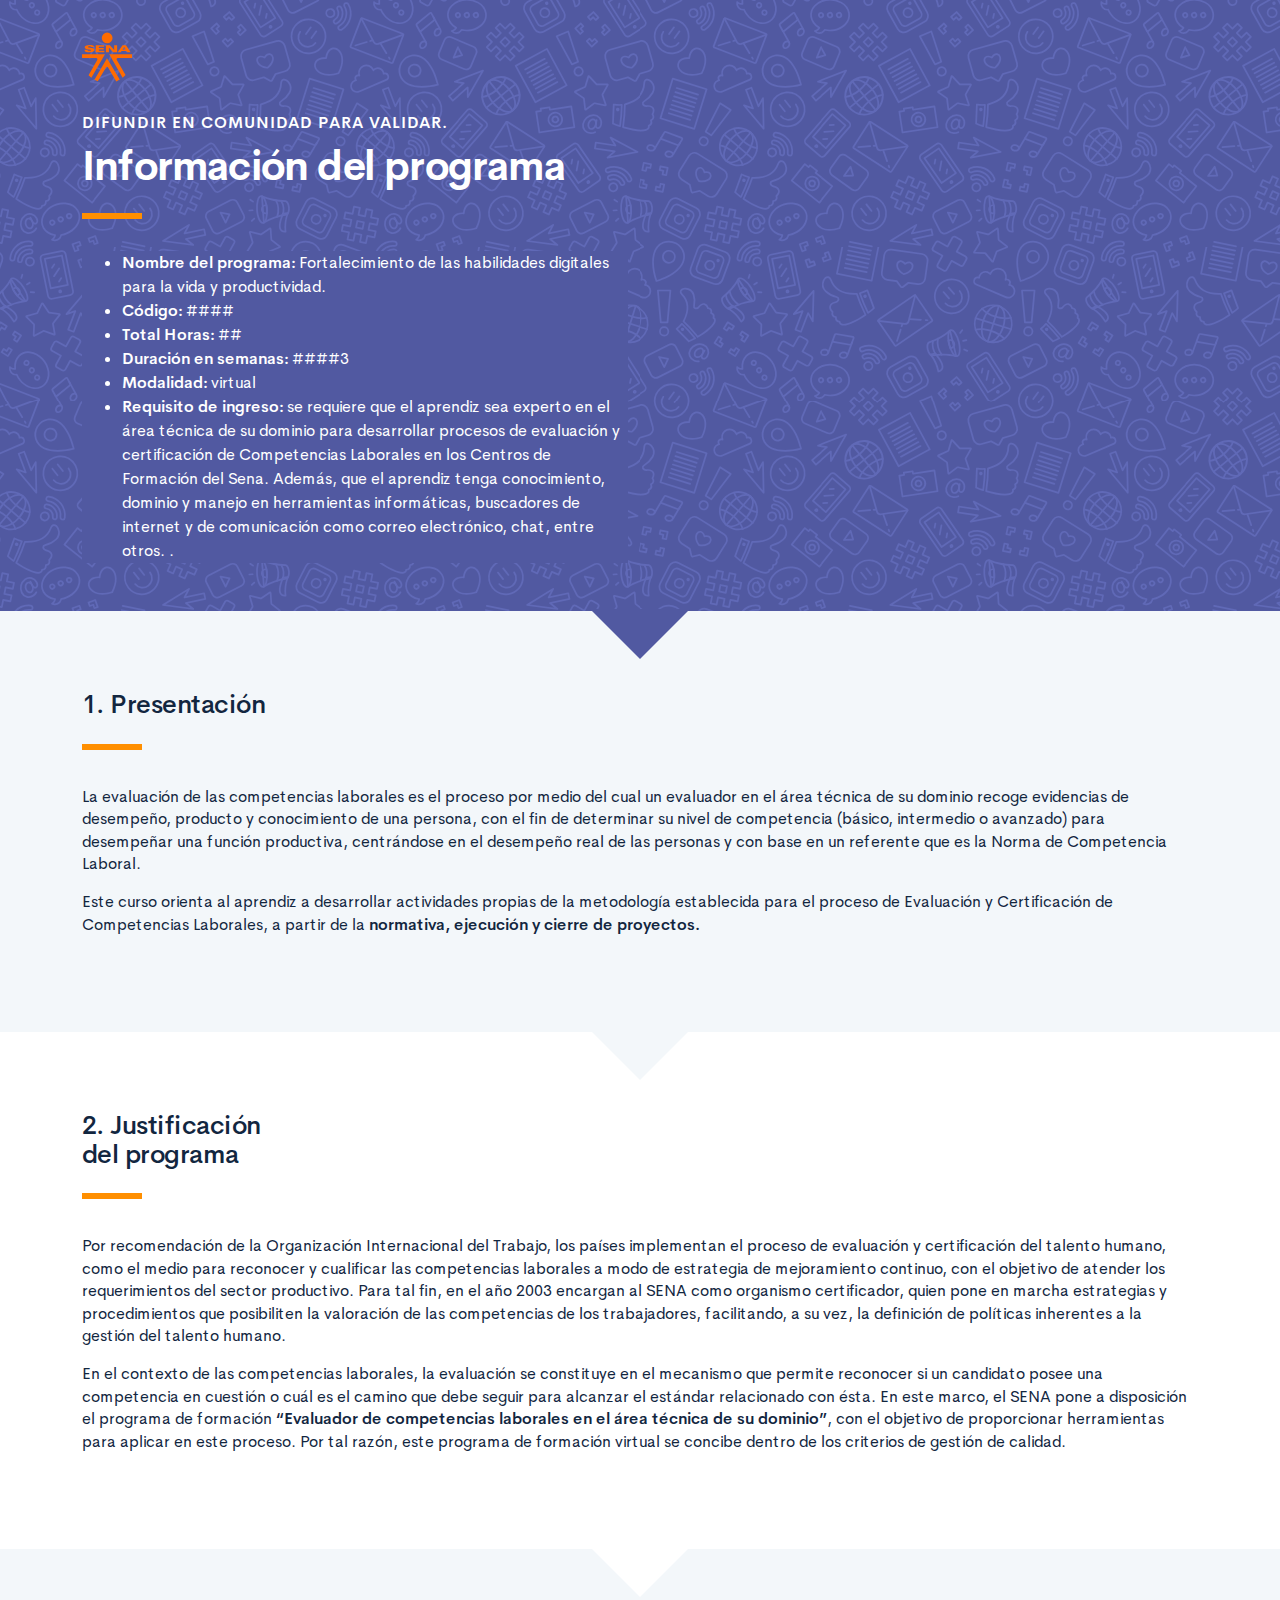
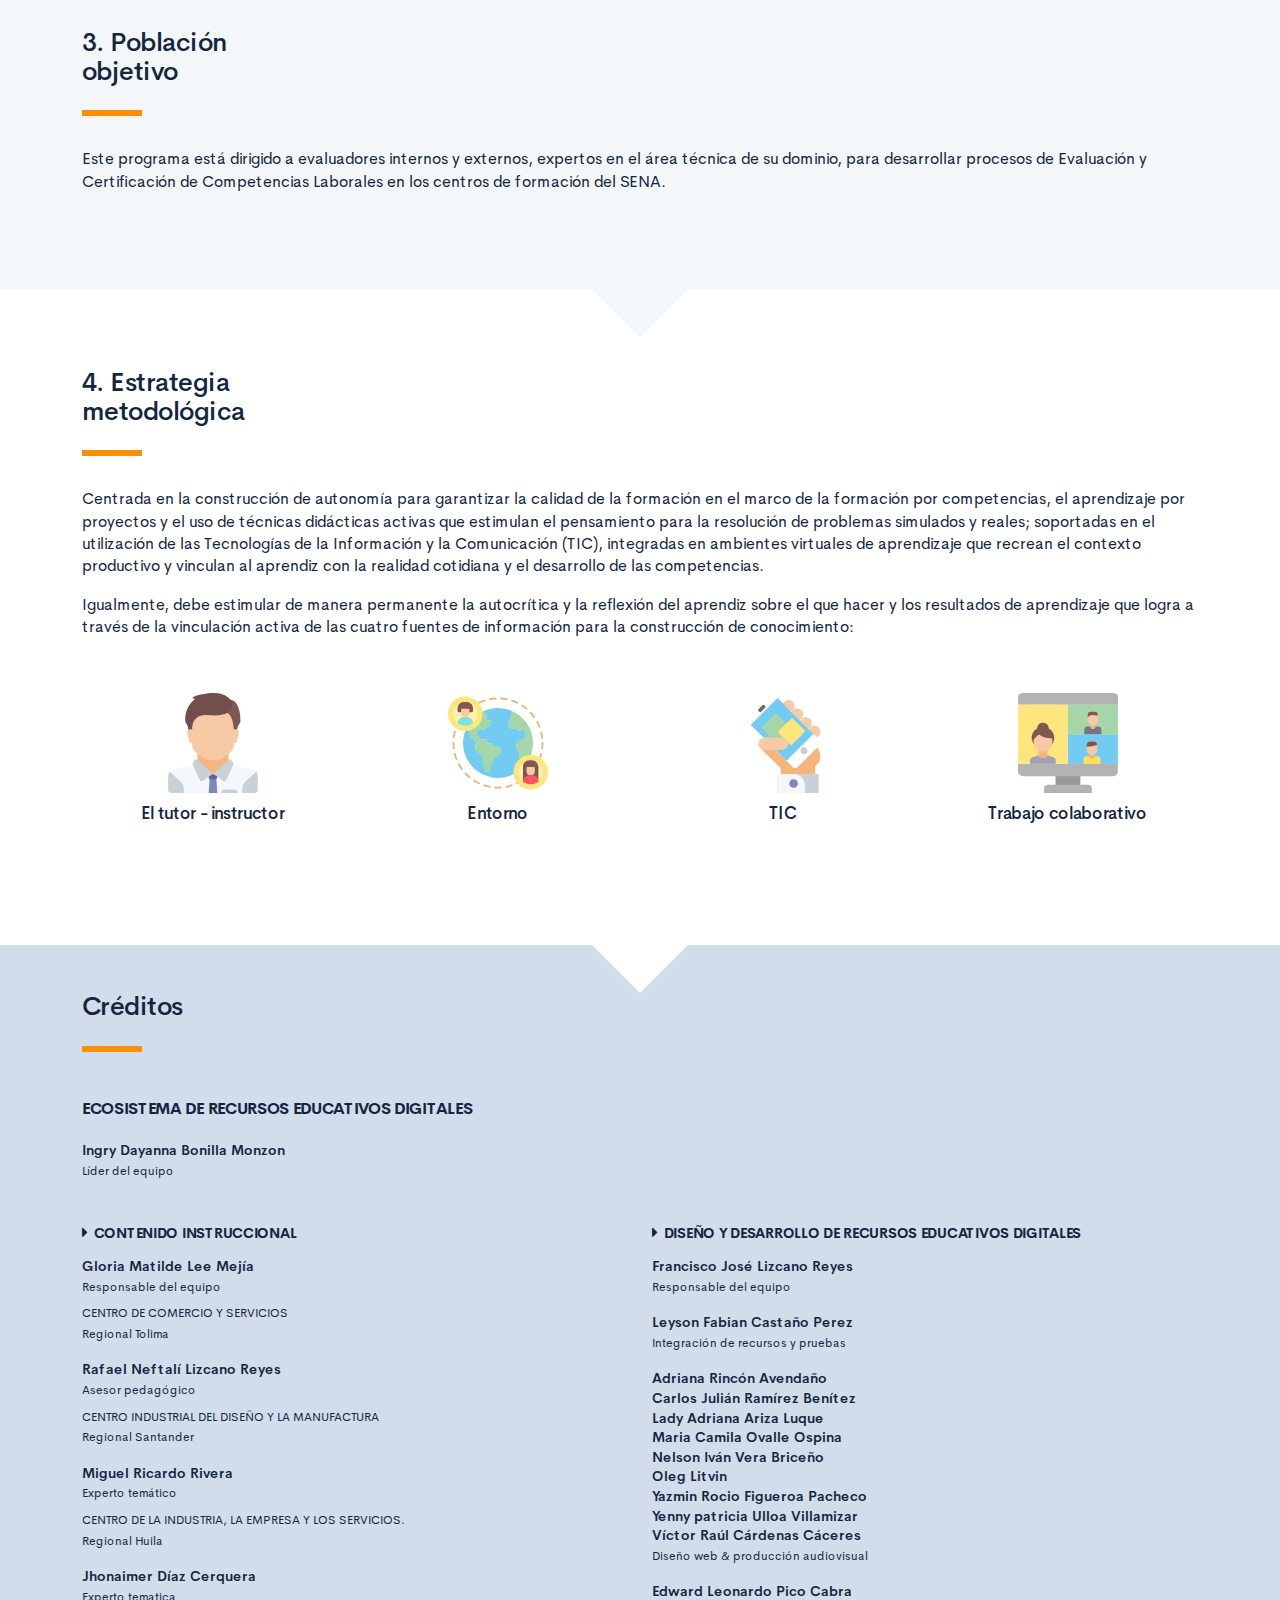
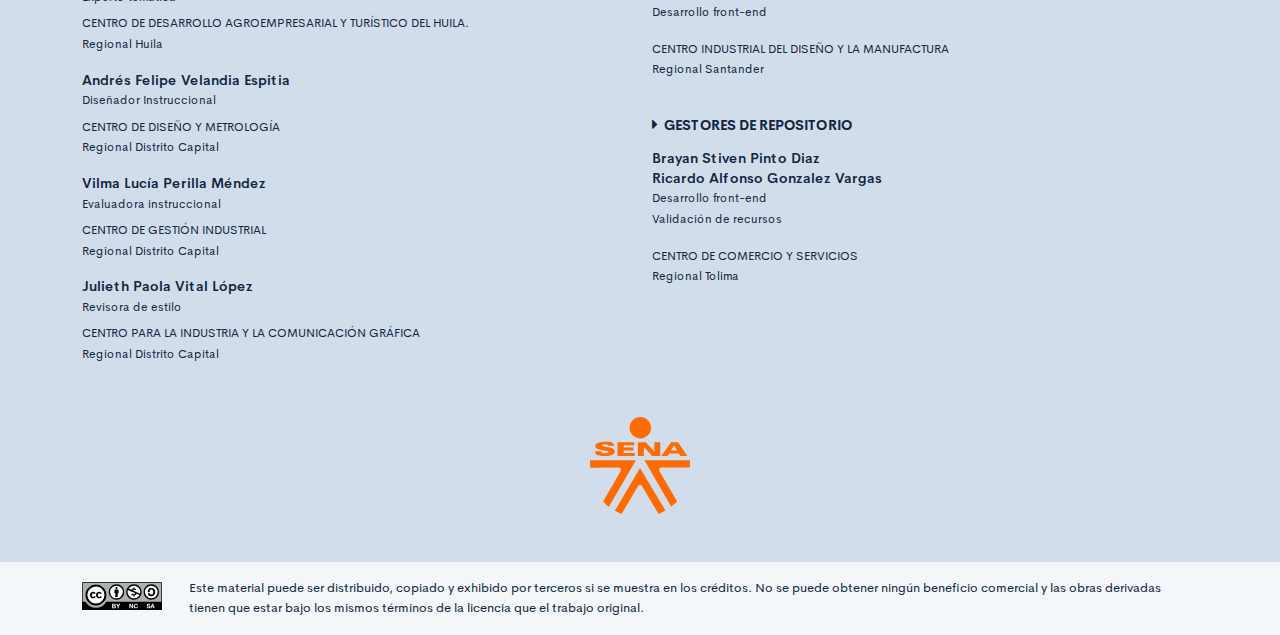
==== commit 84b3cead: "Se realiza cargue con los ajustes" ====
--- a/public/info.html
+++ b/public/info.html
@@ -115,7 +115,7 @@
                         </h4>
                         <p class="footer-texto mb-2"><strong>Gloria Matilde Lee Mejía </strong><br /> <span class="text-small">Responsable del equipo</span></p>
                         <p class="footer-texto"><span class="text-small text-uppercase">Centro de Comercio y Servicios</span><br /><span class="text-small">Regional Tolima</span></p>
-                        <p class="footer-texto mb-2"><strong>Rafael Nelftalí Lizcano Reyes</strong><br /> <span class="text-small">Asesor pedagógico<br /></span></p>
+                        <p class="footer-texto mb-2"><strong>Rafael Neftalí Lizcano Reyes</strong><br /> <span class="text-small">Asesor pedagógico<br /></span></p>
                         <p class="footer-texto"><span class="text-small text-uppercase">CENTRO INDUSTRIAL DEL DISEÑO Y LA MANUFACTURA </span><br /><span class="text-small">Regional Santander </span></p>
                         <p class="footer-texto mb-2"><strong>Miguel Ricardo Rivera</strong><br /><span class="text-small">Experto temático<br /></span></p>
                         <p class="footer-texto"><span class="text-small text-uppercase">Centro de la Industria, la Empresa y los Servicios. </span><br /><span class="text-small">Regional Huila</span></p>
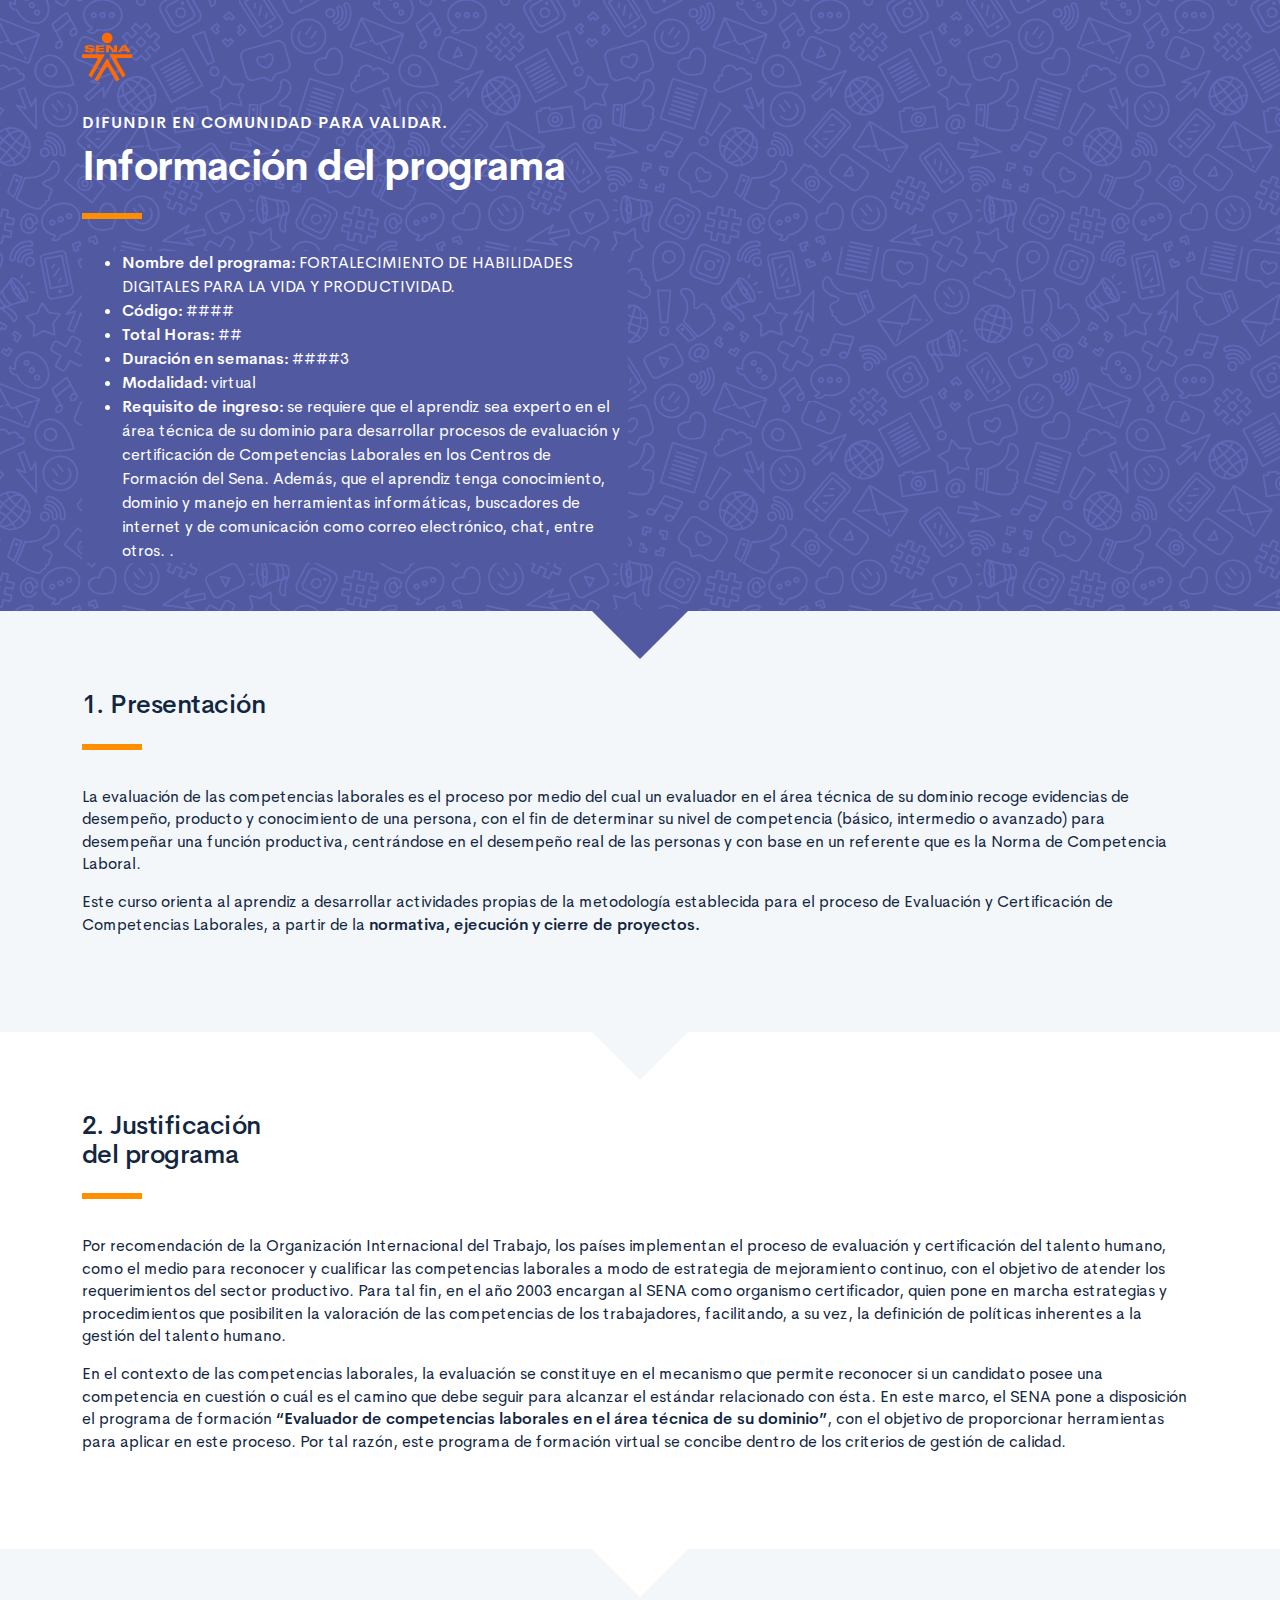
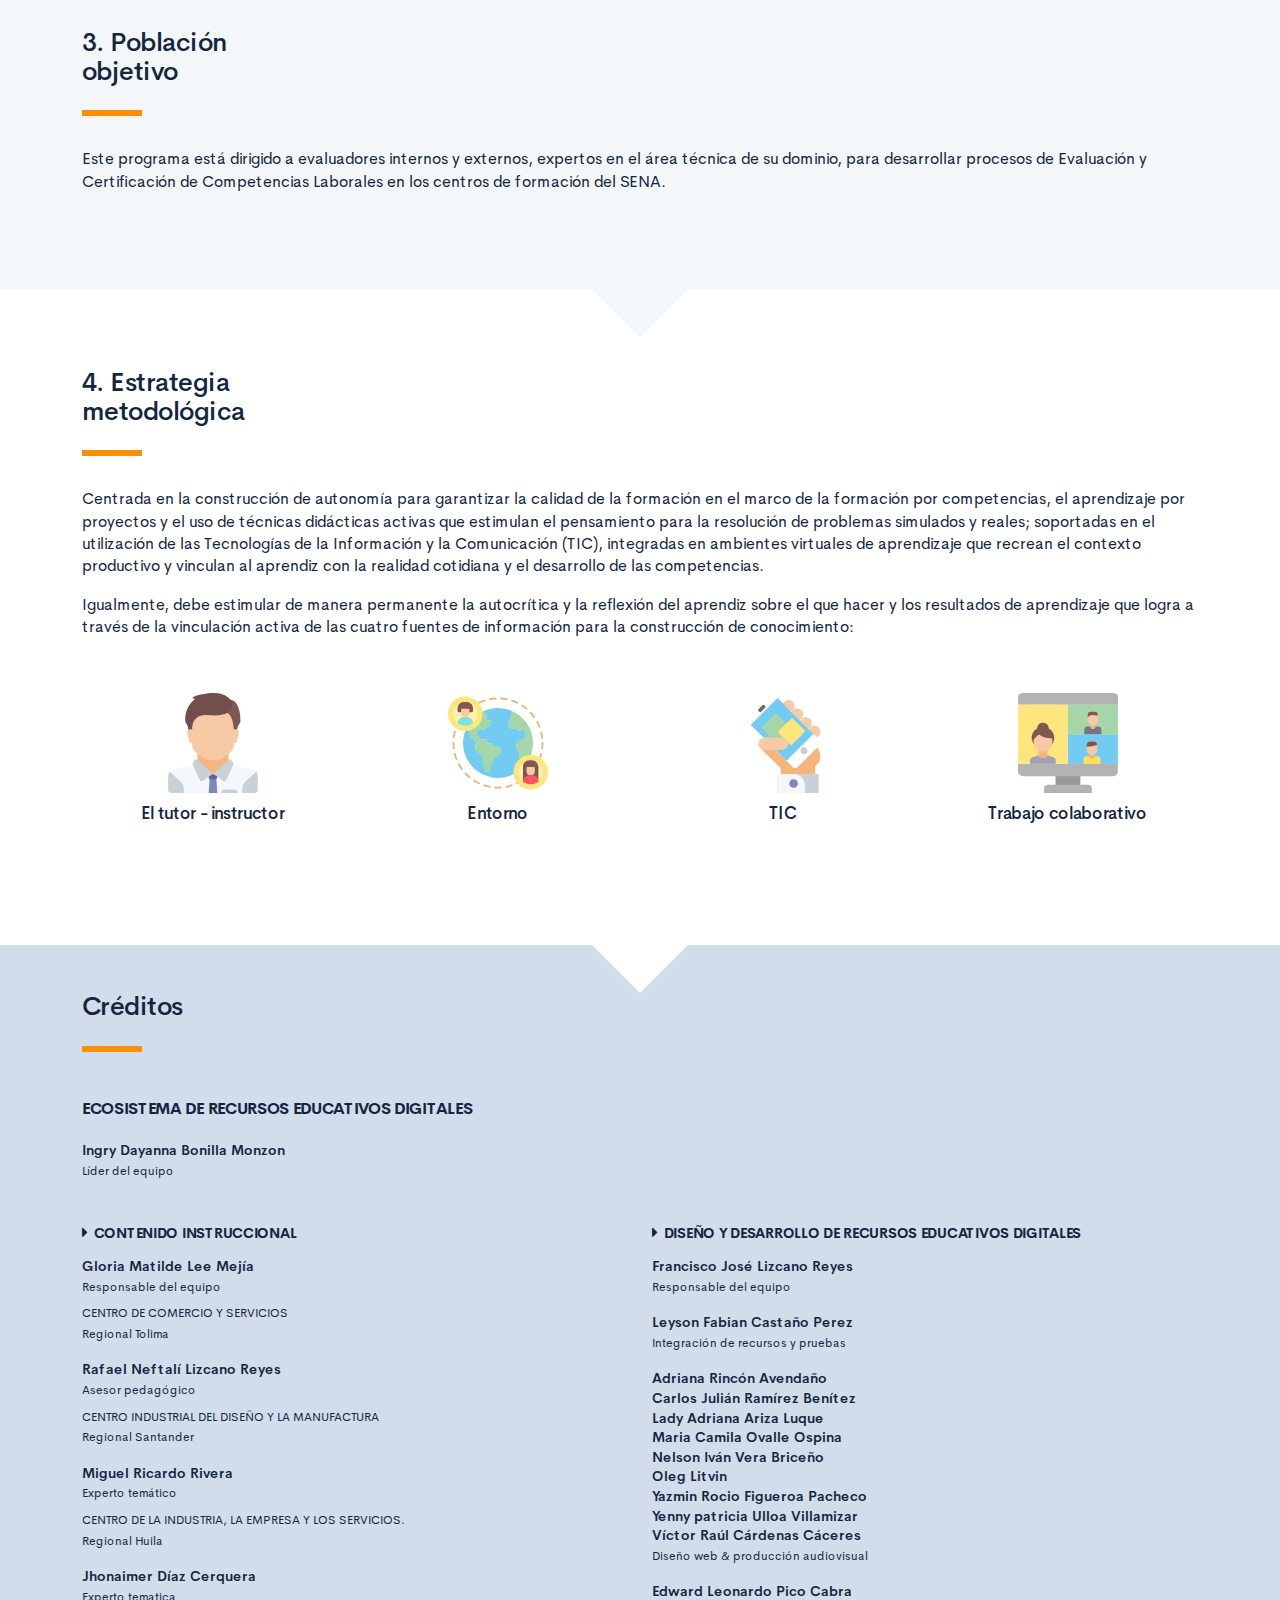
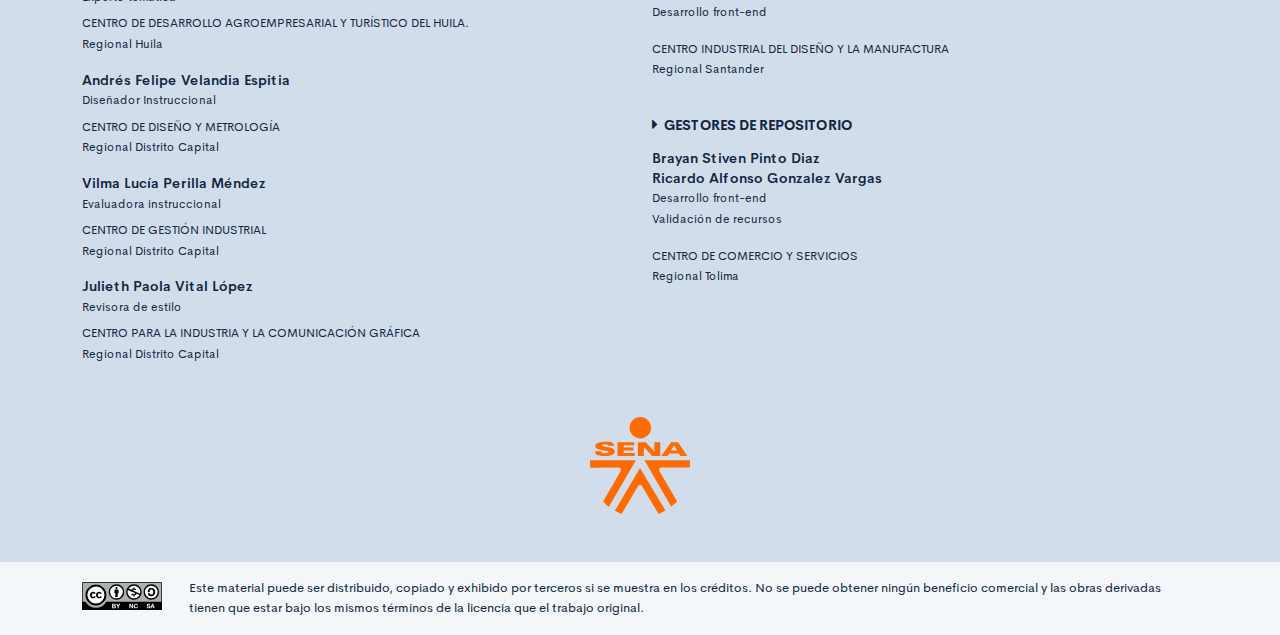
==== commit 6a3186c2: "Se realiza cambio del nombre del programa" ====
--- a/public/info.html
+++ b/public/info.html
@@ -3,7 +3,7 @@
     <head>
         <meta charset="UTF-8">
         <meta name="viewport" content="width=device-width, user-scalable=no, initial-scale=1.0, maximum-scale=1.0, minimum-scale=1.0">
-        <title>Información del programa: Fortalecimiento de las habilidades digitales para la vida y productividad.</title>
+        <title>Información del programa: FORTALECIMIENTO DE HABILIDADES DIGITALES PARA LA VIDA Y PRODUCTIVIDAD.</title>
         <meta meta name="description" content="Ruta de aprendizaje programa Salud penitenciaria.">
         <link rel="icon" type="image/svg+xml" href="assets/images/logos/senaLogo.svg">
         <link rel="stylesheet" href="assets/fonts/feather/feather.css">
@@ -28,7 +28,7 @@
                                 <div class="brand-line-primary"></div>
                                 <p class="curso-descripcion">
                                 <ul class="bg-brand-color-dark text-white">
-                                    <li> <span><strong>Nombre del programa:</strong> Fortalecimiento de las habilidades digitales para la vida y productividad.</span></li>
+                                    <li> <span><strong>Nombre del programa:</strong> FORTALECIMIENTO DE HABILIDADES DIGITALES PARA LA VIDA Y PRODUCTIVIDAD.</span></li>
                                     <li> <span><strong>Código:</strong> ####</span></li>
                                     <li> <span><strong>Total Horas:</strong> ##</span></li>
                                     <li> <span><strong>Duración en semanas:</strong> ####3</span></li>
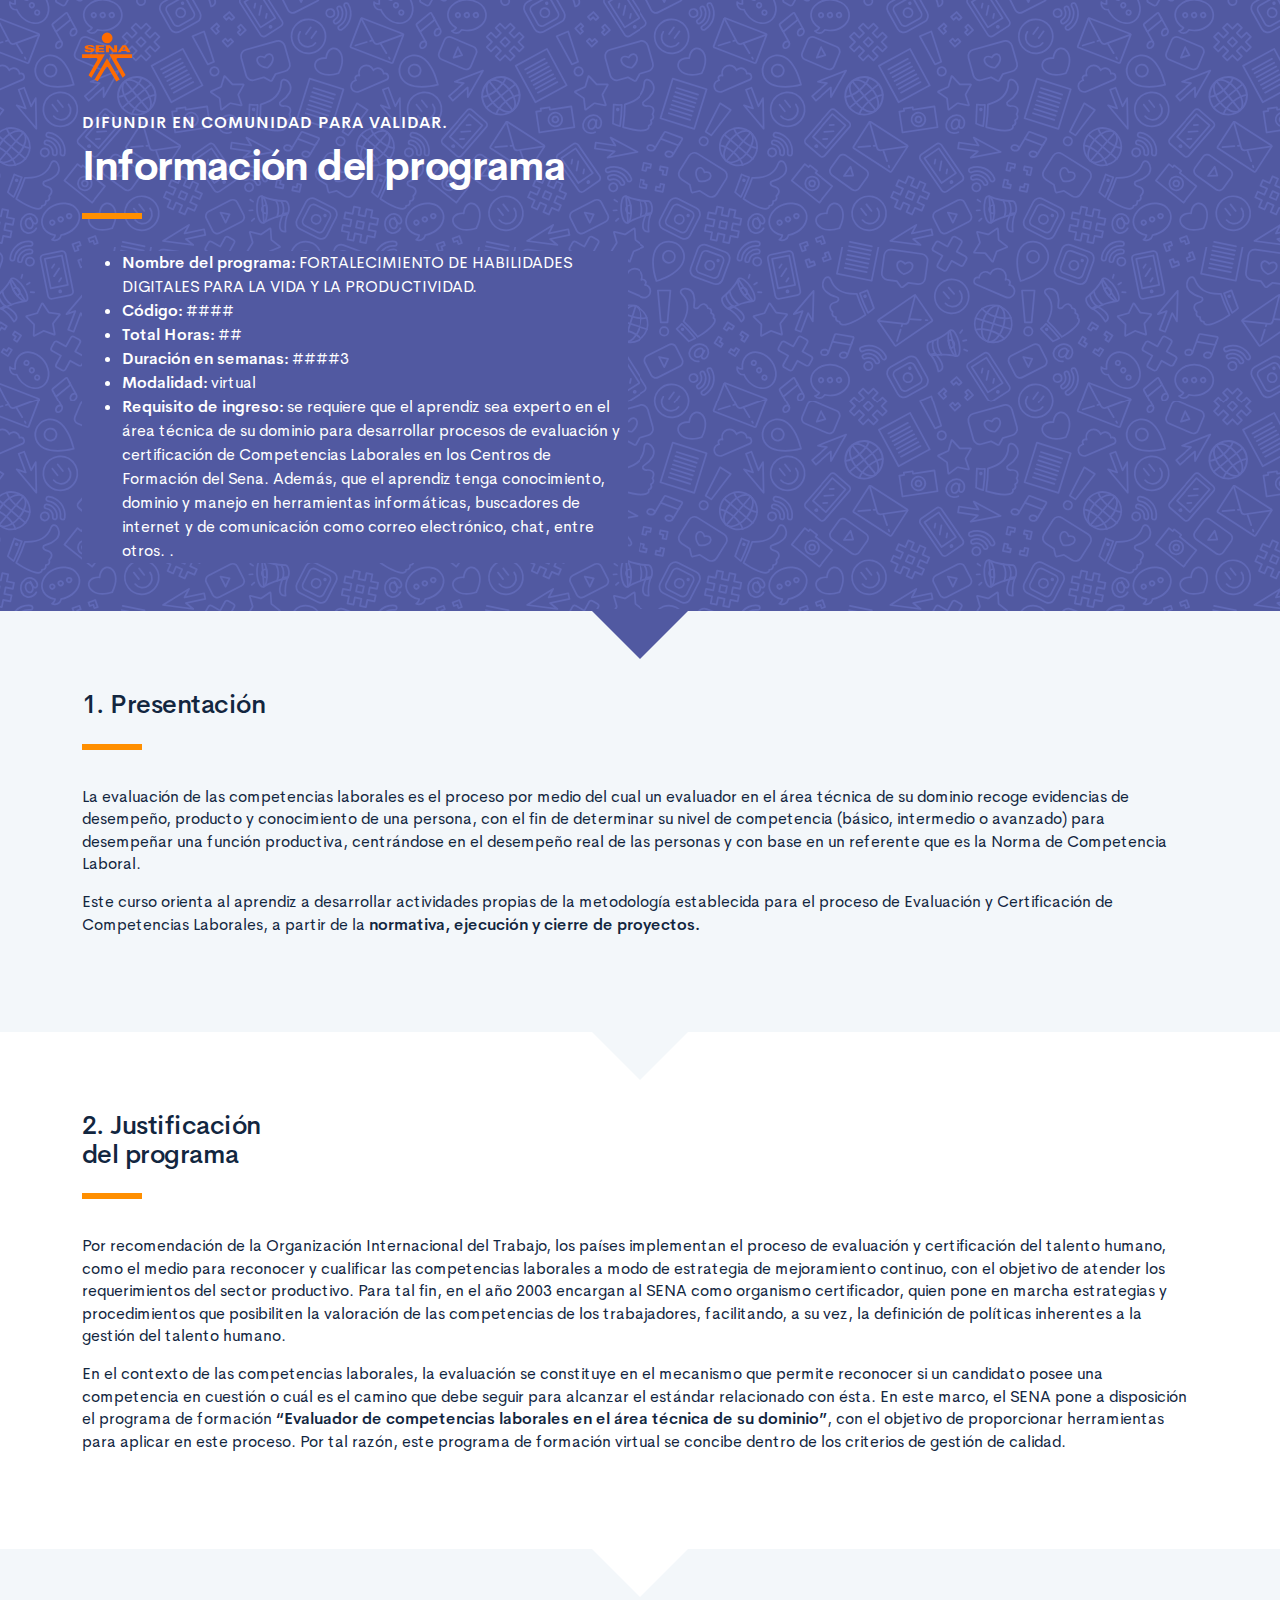
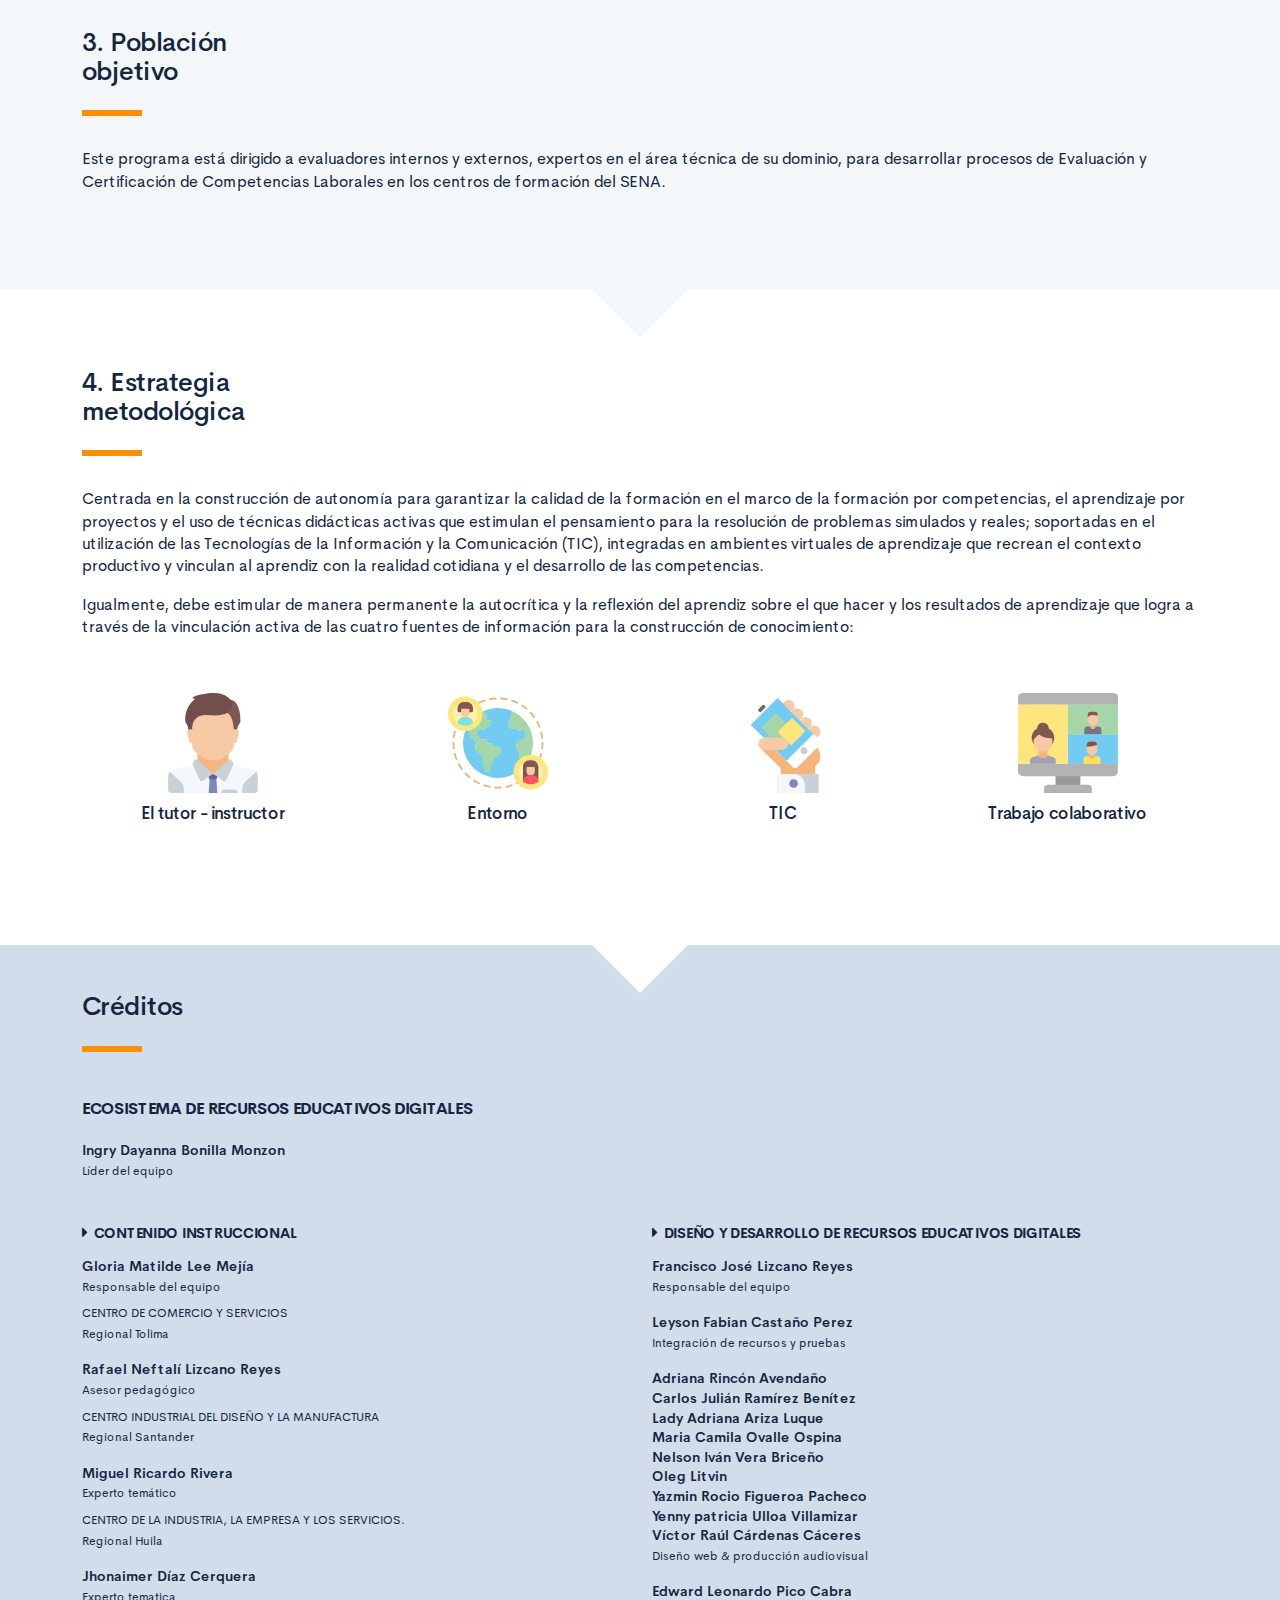
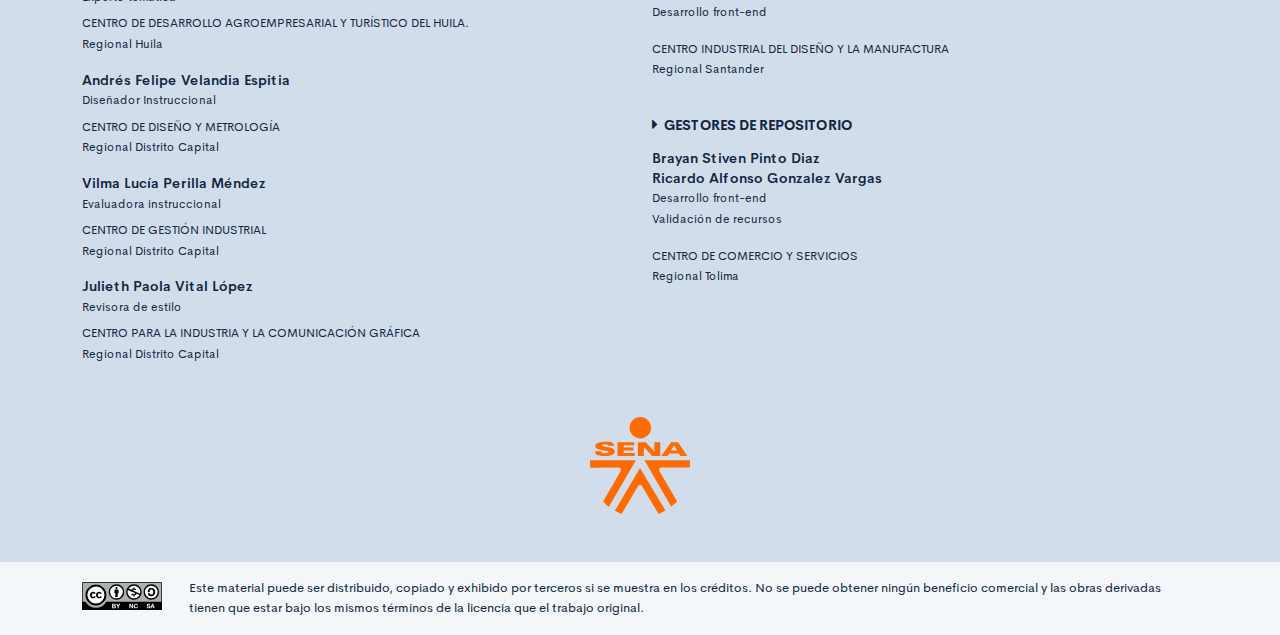
==== commit b574e27d: "Se actualiza nuevamente el nombre" ====
--- a/public/info.html
+++ b/public/info.html
@@ -3,7 +3,7 @@
     <head>
         <meta charset="UTF-8">
         <meta name="viewport" content="width=device-width, user-scalable=no, initial-scale=1.0, maximum-scale=1.0, minimum-scale=1.0">
-        <title>Información del programa: FORTALECIMIENTO DE HABILIDADES DIGITALES PARA LA VIDA Y PRODUCTIVIDAD.</title>
+        <title>Información del programa: FORTALECIMIENTO DE HABILIDADES DIGITALES PARA LA VIDA Y LA PRODUCTIVIDAD.</title>
         <meta meta name="description" content="Ruta de aprendizaje programa Salud penitenciaria.">
         <link rel="icon" type="image/svg+xml" href="assets/images/logos/senaLogo.svg">
         <link rel="stylesheet" href="assets/fonts/feather/feather.css">
@@ -28,7 +28,7 @@
                                 <div class="brand-line-primary"></div>
                                 <p class="curso-descripcion">
                                 <ul class="bg-brand-color-dark text-white">
-                                    <li> <span><strong>Nombre del programa:</strong> FORTALECIMIENTO DE HABILIDADES DIGITALES PARA LA VIDA Y PRODUCTIVIDAD.</span></li>
+                                    <li> <span><strong>Nombre del programa:</strong> FORTALECIMIENTO DE HABILIDADES DIGITALES PARA LA VIDA Y LA PRODUCTIVIDAD.</span></li>
                                     <li> <span><strong>Código:</strong> ####</span></li>
                                     <li> <span><strong>Total Horas:</strong> ##</span></li>
                                     <li> <span><strong>Duración en semanas:</strong> ####3</span></li>
